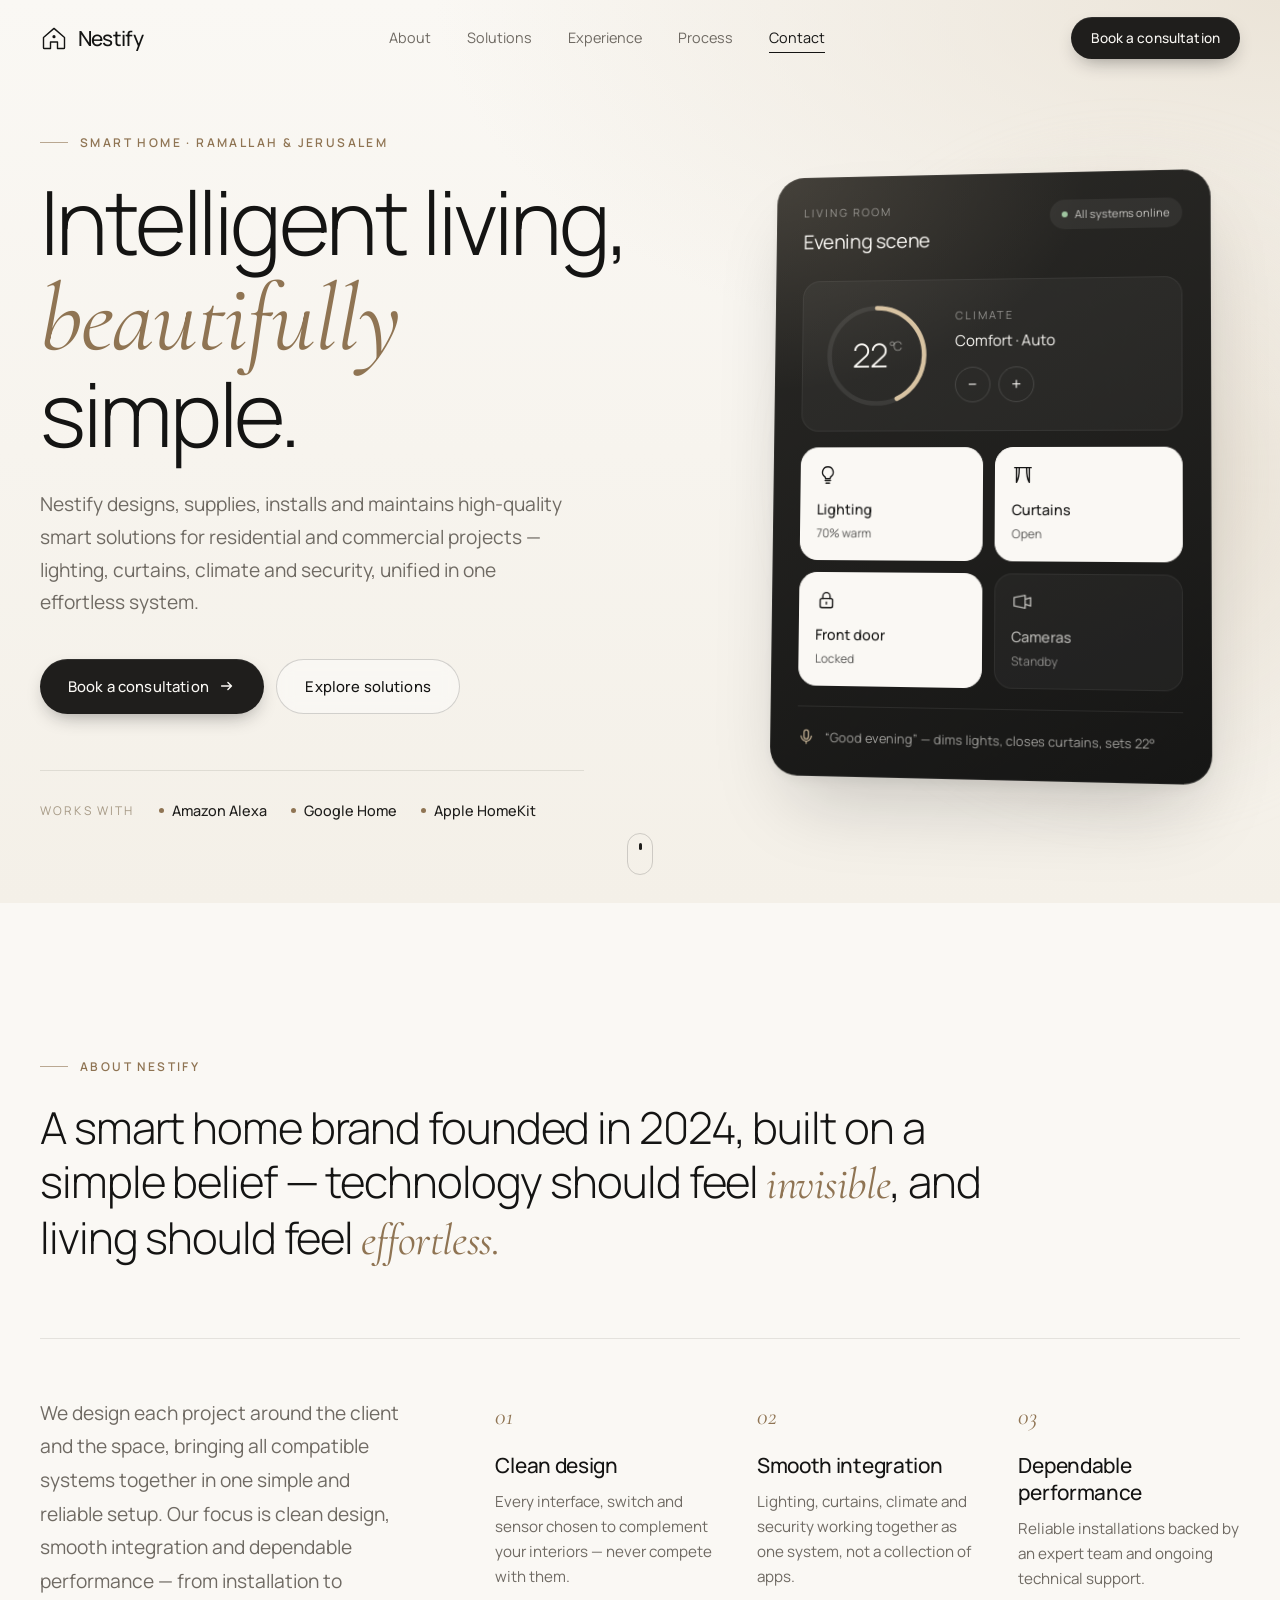
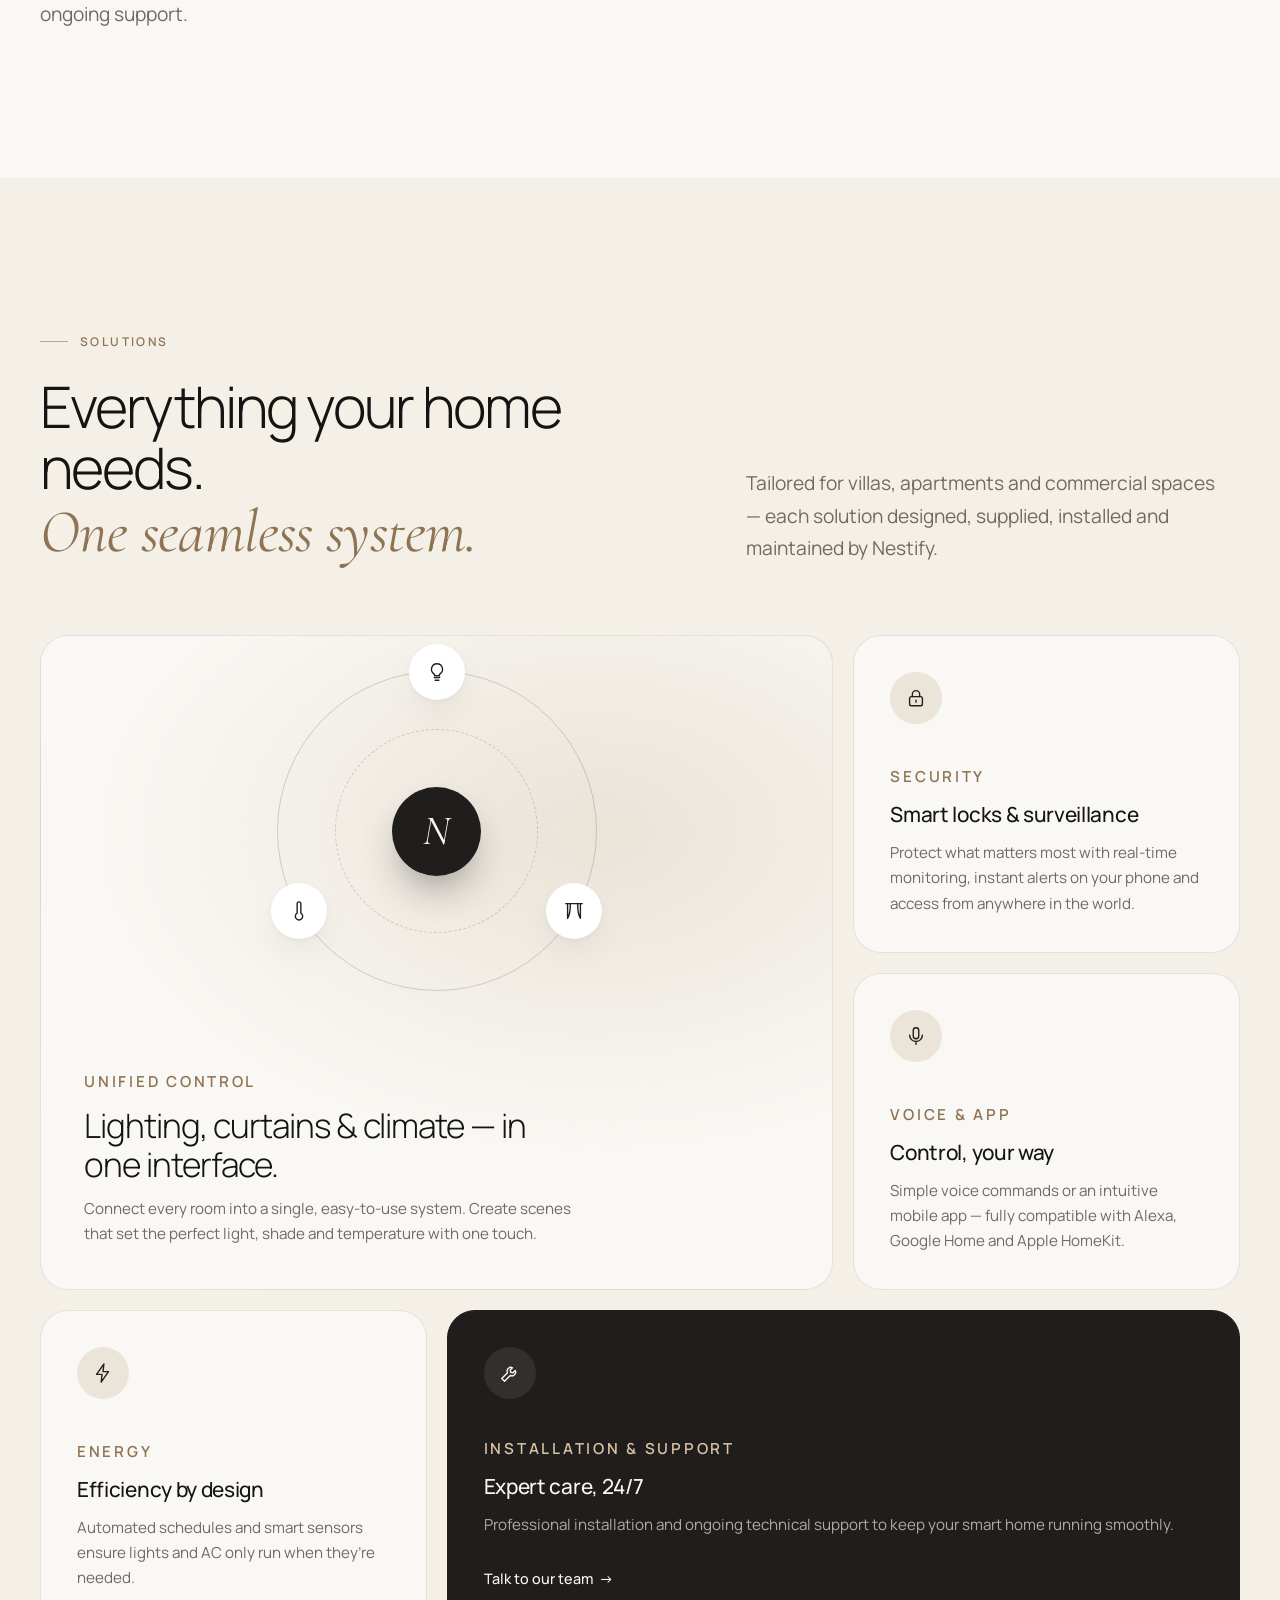
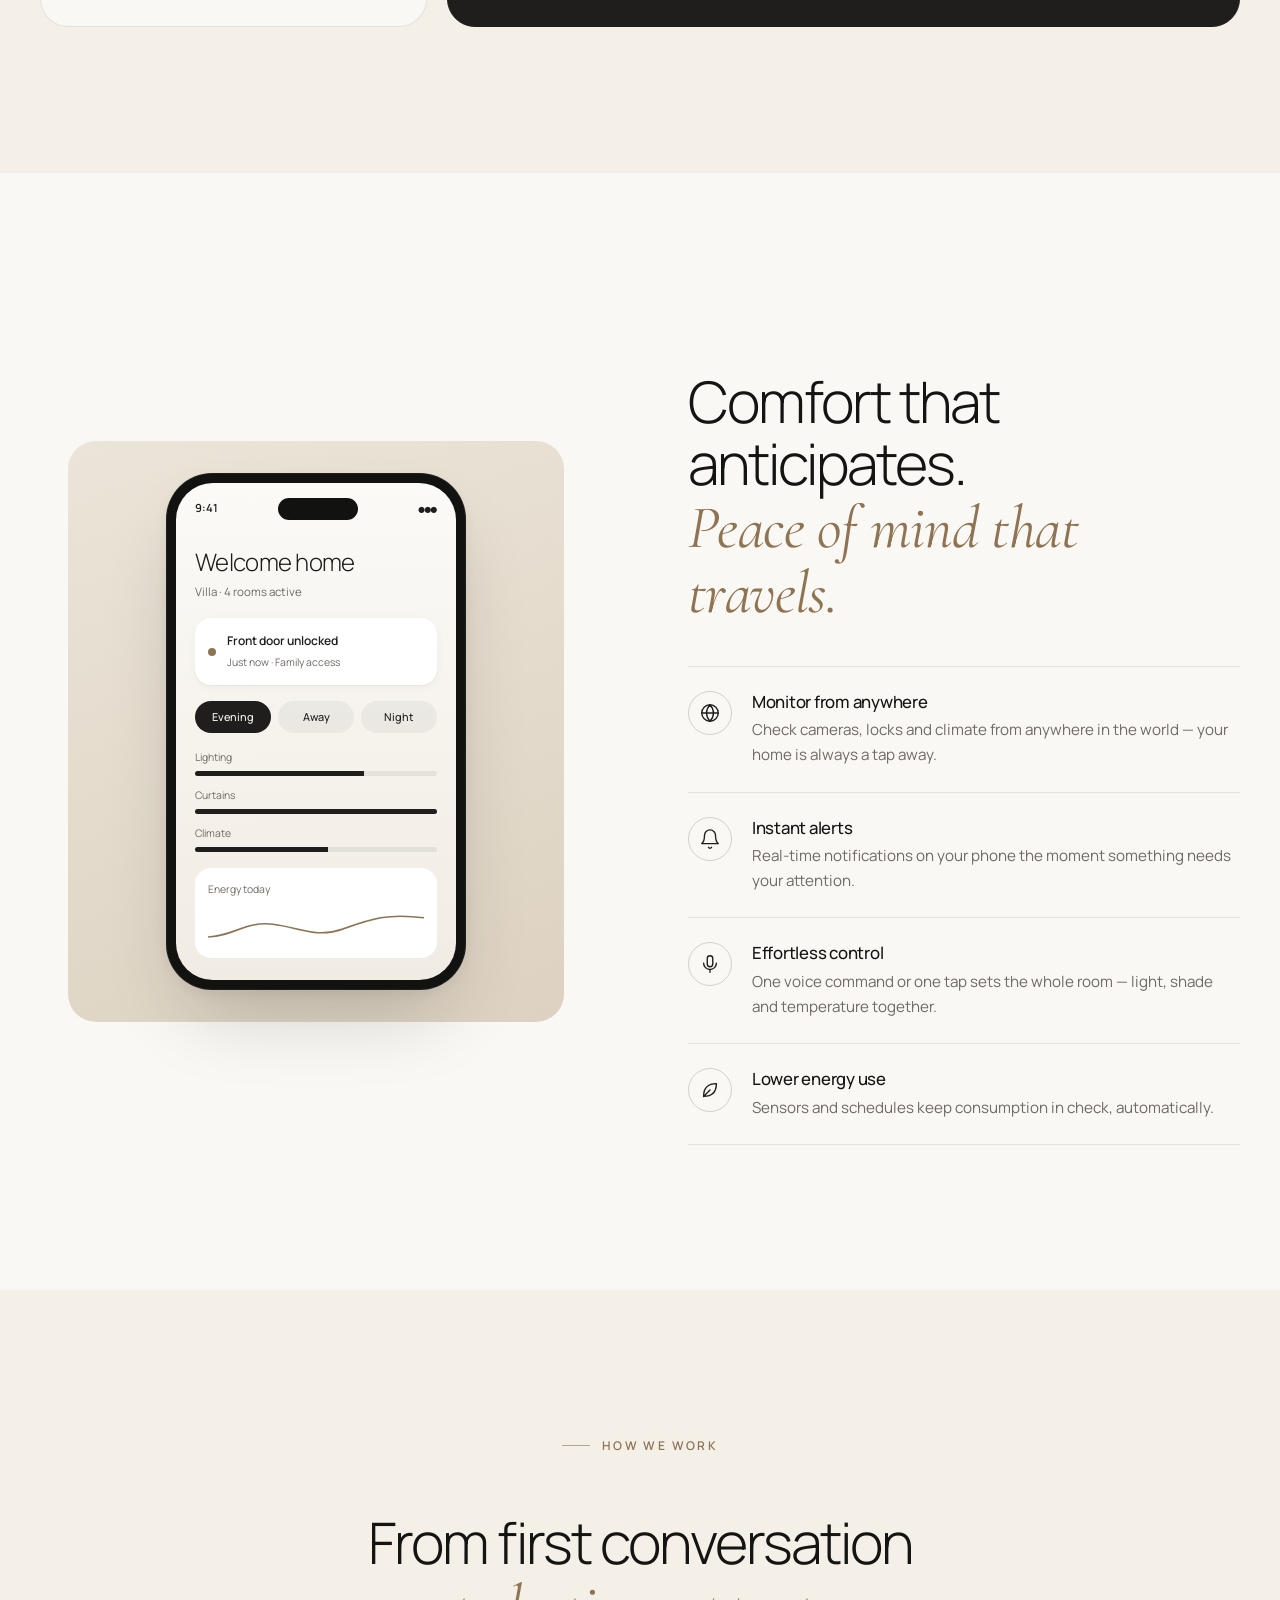
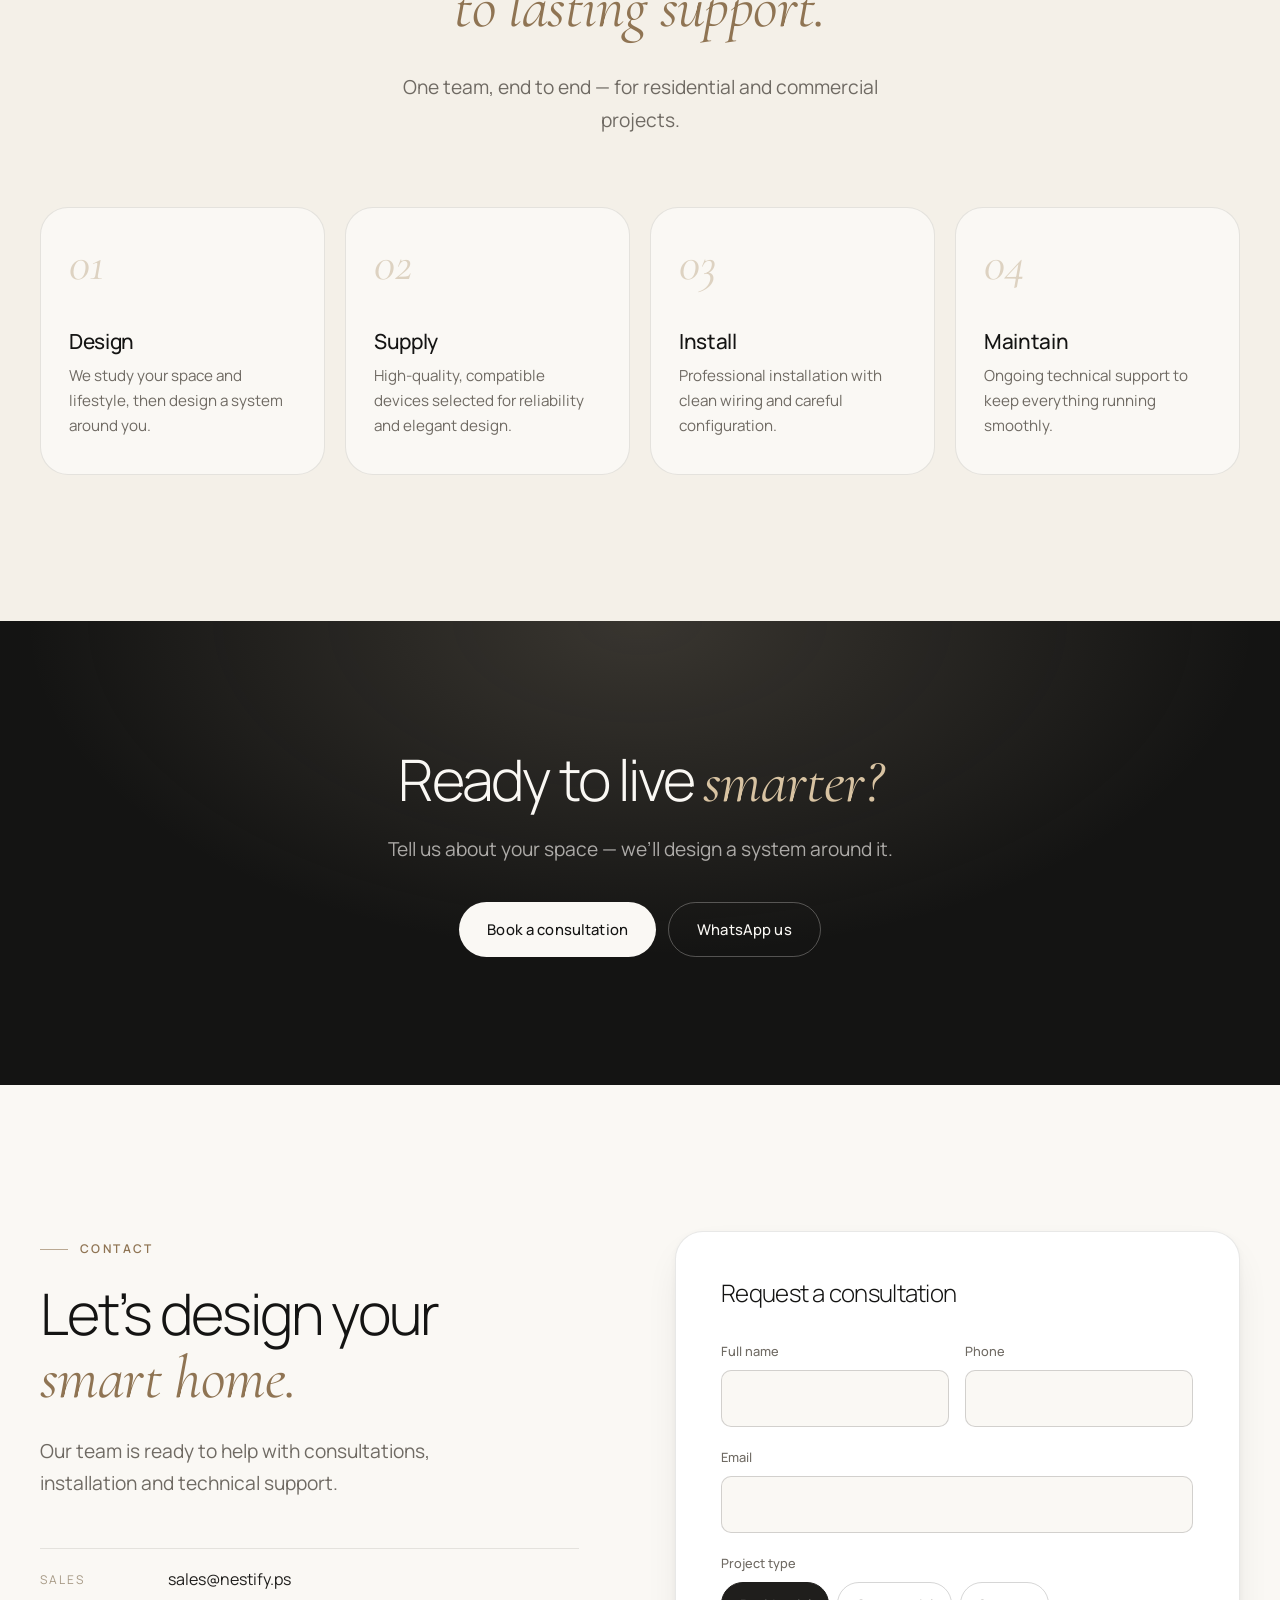
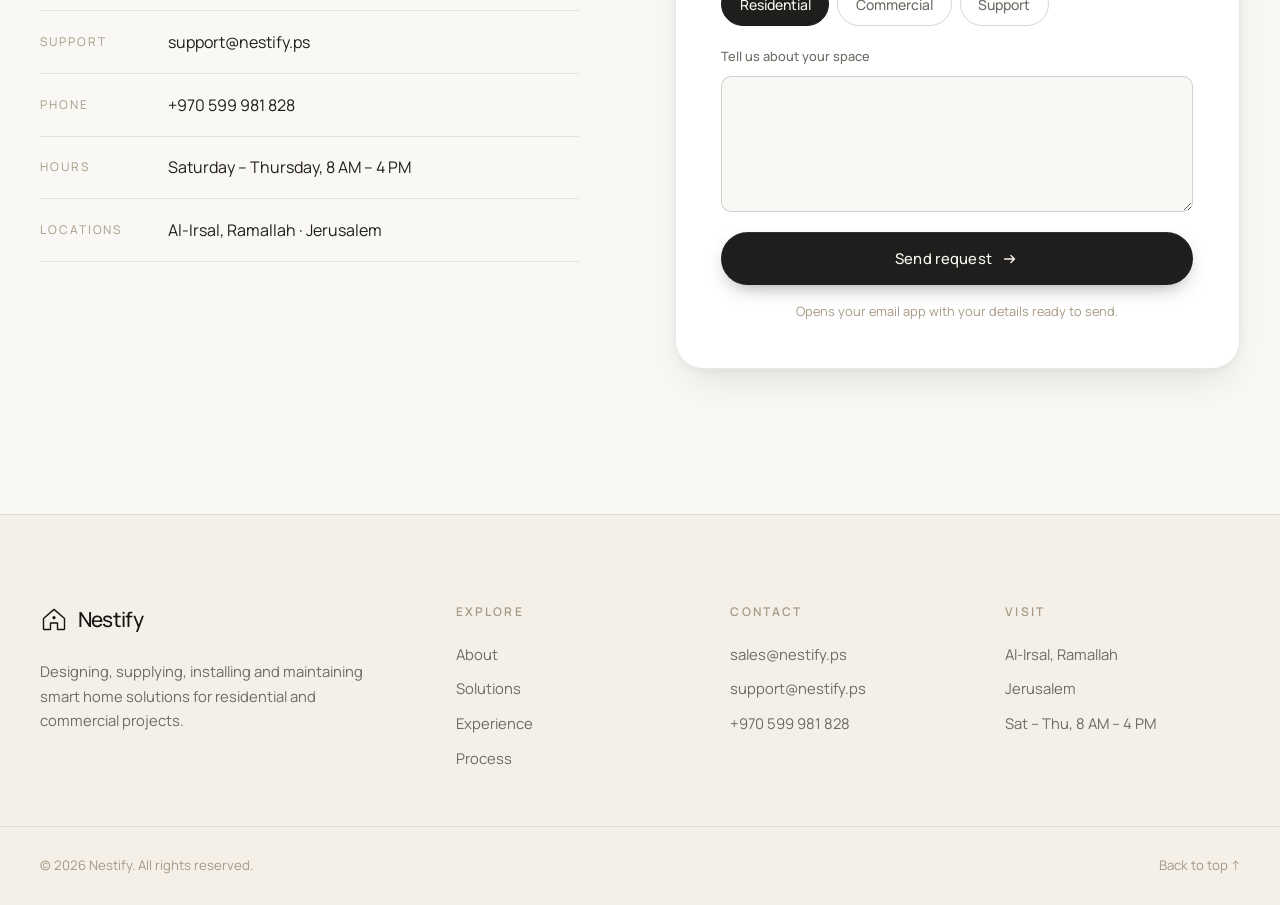
==== index.html @ 94a87b4c "Luxury redesign of the Nestify website Static, responsive rebuild with a warm-neutral design system," ====
<!doctype html>
<html lang="en" class="no-js">
<head>
  <meta charset="utf-8">
  <meta name="viewport" content="width=device-width, initial-scale=1">
  <title>Nestify — Smart Home Solutions | Ramallah &amp; Jerusalem</title>
  <meta name="description" content="Nestify designs, supplies, installs and maintains high-quality smart home solutions for residential and commercial projects — lighting, curtains, climate, security and energy, unified in one elegant system.">
  <meta name="theme-color" content="#faf8f4">
  <meta property="og:title" content="Nestify — Smart Home Solutions">
  <meta property="og:description" content="Lighting, curtains, climate, security and energy — unified in one elegant, reliable smart home system.">
  <meta property="og:type" content="website">
  <meta property="og:url" content="https://nestify.ps/">
  <link rel="icon" href="assets/favicon.svg" type="image/svg+xml">

  <link rel="preconnect" href="https://fonts.googleapis.com">
  <link rel="preconnect" href="https://fonts.gstatic.com" crossorigin>
  <link href="https://fonts.googleapis.com/css2?family=Cormorant+Garamond:ital,wght@0,400;0,500;1,400;1,500&family=Manrope:wght@300;400;500;600&display=swap" rel="stylesheet">
  <link rel="stylesheet" href="css/styles.css">
</head>
<body>
  <a class="skip-link" href="#main">Skip to content</a>

  <!-- ============ Header ============ -->
  <header class="site-header" data-header>
    <div class="container header-inner">
      <a class="brand" href="#top" aria-label="Nestify — home">
        <svg class="brand-mark" viewBox="0 0 32 32" aria-hidden="true"><path d="M4 15.5 16 5l12 10.5V27a1 1 0 0 1-1 1h-7v-7.5h-8V28H5a1 1 0 0 1-1-1V15.5Z" fill="none" stroke="currentColor" stroke-width="1.6" stroke-linejoin="round"/><circle cx="16" cy="14.5" r="1.8" fill="currentColor"/></svg>
        <span class="brand-name">Nestify</span>
      </a>

      <nav class="primary-nav" aria-label="Primary">
        <ul>
          <li><a href="#about">About</a></li>
          <li><a href="#solutions">Solutions</a></li>
          <li><a href="#experience">Experience</a></li>
          <li><a href="#process">Process</a></li>
          <li><a href="#contact">Contact</a></li>
        </ul>
      </nav>

      <div class="header-actions">
        <a class="btn btn-dark btn-sm header-cta" href="#contact">Book a consultation</a>
        <button class="menu-toggle" type="button" aria-expanded="false" aria-controls="mobile-menu" aria-label="Open menu" data-menu-toggle>
          <span></span><span></span>
        </button>
      </div>
    </div>

    <div class="mobile-menu" id="mobile-menu" data-mobile-menu hidden>
      <nav aria-label="Mobile">
        <ul>
          <li><a href="#about">About</a></li>
          <li><a href="#solutions">Solutions</a></li>
          <li><a href="#experience">Experience</a></li>
          <li><a href="#process">Process</a></li>
          <li><a href="#contact">Contact</a></li>
        </ul>
      </nav>
      <div class="mobile-menu-foot">
        <a class="btn btn-dark btn-block" href="#contact">Book a consultation</a>
        <a class="mobile-menu-phone" href="tel:+970599981828">+970 599 981 828</a>
      </div>
    </div>
  </header>

  <main id="main">
    <!-- ============ Hero ============ -->
    <section class="hero" id="top">
      <div class="hero-glow" aria-hidden="true"></div>
      <div class="container hero-grid">
        <div class="hero-copy">
          <p class="eyebrow reveal">Smart Home &middot; Ramallah &amp; Jerusalem</p>
          <h1 class="display reveal" style="--d:1">
            Intelligent living,<br>
            <em>beautifully</em> simple.
          </h1>
          <p class="lead reveal" style="--d:2">
            Nestify designs, supplies, installs and maintains high-quality smart solutions
            for residential and commercial projects &mdash; lighting, curtains, climate and
            security, unified in one effortless system.
          </p>
          <div class="hero-actions reveal" style="--d:3">
            <a class="btn btn-dark" href="#contact">
              Book a consultation
              <svg class="btn-arrow" viewBox="0 0 20 20" aria-hidden="true"><path d="M4 10h11m-4-4 4 4-4 4" fill="none" stroke="currentColor" stroke-width="1.5" stroke-linecap="round" stroke-linejoin="round"/></svg>
            </a>
            <a class="btn btn-ghost" href="#solutions">Explore solutions</a>
          </div>

          <div class="compat reveal" style="--d:4">
            <span class="compat-label">Works with</span>
            <ul class="compat-list">
              <li>Amazon Alexa</li>
              <li>Google Home</li>
              <li>Apple HomeKit</li>
            </ul>
          </div>
        </div>

        <!-- Interactive control panel illustration -->
        <div class="hero-visual reveal" style="--d:2">
          <div class="panel" aria-label="Example Nestify control panel">
            <div class="panel-head">
              <div>
                <p class="panel-kicker">Living Room</p>
                <p class="panel-title">Evening scene</p>
              </div>
              <span class="panel-status"><i></i>All systems online</span>
            </div>

            <div class="panel-climate">
              <div class="dial" data-dial style="--p:.55">
                <svg viewBox="0 0 120 120" aria-hidden="true">
                  <circle class="dial-track" cx="60" cy="60" r="52"/>
                  <circle class="dial-fill" cx="60" cy="60" r="52" pathLength="100"/>
                </svg>
                <div class="dial-value"><span data-temp>22</span><sup>&deg;C</sup></div>
              </div>
              <div class="dial-meta">
                <p class="panel-kicker">Climate</p>
                <p class="dial-mode">Comfort &middot; Auto</p>
                <div class="dial-controls">
                  <button type="button" class="icon-btn" data-temp-step="-1" aria-label="Lower temperature">&minus;</button>
                  <button type="button" class="icon-btn" data-temp-step="1" aria-label="Raise temperature">+</button>
                </div>
              </div>
            </div>

            <ul class="panel-tiles">
              <li>
                <button type="button" class="tile is-on" data-tile aria-pressed="true">
                  <svg viewBox="0 0 24 24" aria-hidden="true"><path d="M9 18h6M10 21h4M12 3a6 6 0 0 0-3.6 10.8c.6.5 1 1.2 1 2V16h5.2v-.2c0-.8.4-1.5 1-2A6 6 0 0 0 12 3Z"/></svg>
                  <span class="tile-name">Lighting</span>
                  <span class="tile-state" data-on="70% warm" data-off="Off">70% warm</span>
                </button>
              </li>
              <li>
                <button type="button" class="tile is-on" data-tile aria-pressed="true">
                  <svg viewBox="0 0 24 24" aria-hidden="true"><path d="M3 4h18M5 4v16M19 4v16M5 20c2-3 3-8 3-16M19 20c-2-3-3-8-3-16"/></svg>
                  <span class="tile-name">Curtains</span>
                  <span class="tile-state" data-on="Open" data-off="Closed">Open</span>
                </button>
              </li>
              <li>
                <button type="button" class="tile is-on" data-tile aria-pressed="true">
                  <svg viewBox="0 0 24 24" aria-hidden="true"><rect x="5" y="10.5" width="14" height="10" rx="2"/><path d="M8 10.5V8a4 4 0 0 1 8 0v2.5M12 14.5v2"/></svg>
                  <span class="tile-name">Front door</span>
                  <span class="tile-state" data-on="Locked" data-off="Unlocked">Locked</span>
                </button>
              </li>
              <li>
                <button type="button" class="tile" data-tile aria-pressed="false">
                  <svg viewBox="0 0 24 24" aria-hidden="true"><path d="M3 7.5 15 5v14L3 16.5v-9ZM15 9.5l6-2v9l-6-2"/></svg>
                  <span class="tile-name">Cameras</span>
                  <span class="tile-state" data-on="Recording" data-off="Standby">Standby</span>
                </button>
              </li>
            </ul>

            <p class="panel-foot">
              <svg viewBox="0 0 24 24" aria-hidden="true"><path d="M12 3a3 3 0 0 0-3 3v6a3 3 0 0 0 6 0V6a3 3 0 0 0-3-3ZM5 11a7 7 0 0 0 14 0M12 18v3"/></svg>
              <span>&ldquo;Good evening&rdquo; &mdash; dims lights, closes curtains, sets 22&deg;</span>
            </p>
          </div>
        </div>
      </div>

      <a class="scroll-cue" href="#about" aria-label="Scroll to learn more"><span></span></a>
    </section>

    <!-- ============ About / Difference ============ -->
    <section class="section about" id="about">
      <div class="container">
        <div class="about-head">
          <p class="eyebrow reveal">About Nestify</p>
          <h2 class="statement reveal" style="--d:1">
            A smart home brand founded in 2024, built on a simple belief &mdash;
            technology should feel <em>invisible</em>, and living should feel <em>effortless.</em>
          </h2>
        </div>

        <div class="about-body">
          <p class="about-text reveal">
            We design each project around the client and the space, bringing all compatible
            systems together in one simple and reliable setup. Our focus is clean design,
            smooth integration and dependable performance &mdash; from installation to
            ongoing support.
          </p>

          <ul class="pillars">
            <li class="pillar reveal" style="--d:1">
              <span class="pillar-num">01</span>
              <h3>Clean design</h3>
              <p>Every interface, switch and sensor chosen to complement your interiors &mdash; never compete with them.</p>
            </li>
            <li class="pillar reveal" style="--d:2">
              <span class="pillar-num">02</span>
              <h3>Smooth integration</h3>
              <p>Lighting, curtains, climate and security working together as one system, not a collection of apps.</p>
            </li>
            <li class="pillar reveal" style="--d:3">
              <span class="pillar-num">03</span>
              <h3>Dependable performance</h3>
              <p>Reliable installations backed by an expert team and ongoing technical support.</p>
            </li>
          </ul>
        </div>
      </div>
    </section>

    <!-- ============ Solutions ============ -->
    <section class="section solutions" id="solutions">
      <div class="container">
        <header class="section-head">
          <div>
            <p class="eyebrow reveal">Solutions</p>
            <h2 class="h2 reveal" style="--d:1">Everything your home needs.<br><em>One seamless system.</em></h2>
          </div>
          <p class="section-intro reveal" style="--d:2">
            Tailored for villas, apartments and commercial spaces &mdash; each solution
            designed, supplied, installed and maintained by Nestify.
          </p>
        </header>

        <div class="bento">
          <article class="card card-feature reveal">
            <div class="card-feature-art" aria-hidden="true">
              <div class="orbit">
                <span class="orbit-node n1"><svg viewBox="0 0 24 24"><path d="M9 18h6M10 21h4M12 3a6 6 0 0 0-3.6 10.8c.6.5 1 1.2 1 2V16h5.2v-.2c0-.8.4-1.5 1-2A6 6 0 0 0 12 3Z"/></svg></span>
                <span class="orbit-node n2"><svg viewBox="0 0 24 24"><path d="M3 4h18M5 4v16M19 4v16M5 20c2-3 3-8 3-16M19 20c-2-3-3-8-3-16"/></svg></span>
                <span class="orbit-node n3"><svg viewBox="0 0 24 24"><path d="M10 4a2 2 0 1 1 4 0v10.3a4 4 0 1 1-4 0V4Z"/></svg></span>
                <span class="orbit-core">N</span>
              </div>
            </div>
            <div class="card-body">
              <p class="card-kicker">Unified Control</p>
              <h3>Lighting, curtains &amp; climate &mdash; in one interface.</h3>
              <p>Connect every room into a single, easy-to-use system. Create scenes that set the perfect light, shade and temperature with one touch.</p>
            </div>
          </article>

          <article class="card reveal" style="--d:1">
            <span class="card-icon"><svg viewBox="0 0 24 24" aria-hidden="true"><rect x="5" y="10.5" width="14" height="10" rx="2"/><path d="M8 10.5V8a4 4 0 0 1 8 0v2.5M12 14.5v2"/></svg></span>
            <p class="card-kicker">Security</p>
            <h3>Smart locks &amp; surveillance</h3>
            <p>Protect what matters most with real-time monitoring, instant alerts on your phone and access from anywhere in the world.</p>
          </article>

          <article class="card reveal" style="--d:2">
            <span class="card-icon"><svg viewBox="0 0 24 24" aria-hidden="true"><path d="M12 3a3 3 0 0 0-3 3v6a3 3 0 0 0 6 0V6a3 3 0 0 0-3-3ZM5 11a7 7 0 0 0 14 0M12 18v3"/></svg></span>
            <p class="card-kicker">Voice &amp; App</p>
            <h3>Control, your way</h3>
            <p>Simple voice commands or an intuitive mobile app &mdash; fully compatible with Alexa, Google Home and Apple HomeKit.</p>
          </article>

          <article class="card reveal" style="--d:1">
            <span class="card-icon"><svg viewBox="0 0 24 24" aria-hidden="true"><path d="M13 2 5 13.5h6L10 22l8-11.5h-6L13 2Z"/></svg></span>
            <p class="card-kicker">Energy</p>
            <h3>Efficiency by design</h3>
            <p>Automated schedules and smart sensors ensure lights and AC only run when they&rsquo;re needed.</p>
          </article>

          <article class="card card-dark reveal" style="--d:2">
            <span class="card-icon"><svg viewBox="0 0 24 24" aria-hidden="true"><path d="M14.7 6.3a4 4 0 0 0-5.4 5.4L3 18l3 3 6.3-6.3a4 4 0 0 0 5.4-5.4l-2.5 2.5-2.4-.6-.6-2.4 2.5-2.5Z"/></svg></span>
            <p class="card-kicker">Installation &amp; Support</p>
            <h3>Expert care, 24/7</h3>
            <p>Professional installation and ongoing technical support to keep your smart home running smoothly.</p>
            <a class="text-link" href="#contact">Talk to our team <span aria-hidden="true">&rarr;</span></a>
          </article>
        </div>
      </div>
    </section>

    <!-- ============ Experience / Value ============ -->
    <section class="section experience" id="experience">
      <div class="container experience-grid">
        <div class="experience-visual reveal">
          <div class="phone" aria-hidden="true">
            <div class="phone-screen">
              <div class="phone-top"><span>9:41</span><span class="phone-notch"></span><span>&#9679;&#9679;&#9679;</span></div>
              <p class="phone-greet">Welcome home</p>
              <p class="phone-sub">Villa &middot; 4 rooms active</p>
              <div class="phone-alert">
                <span class="phone-alert-dot"></span>
                <div>
                  <strong>Front door unlocked</strong>
                  <small>Just now &middot; Family access</small>
                </div>
              </div>
              <div class="phone-scenes">
                <span class="is-active">Evening</span><span>Away</span><span>Night</span>
              </div>
              <div class="phone-bars">
                <div><small>Lighting</small><i style="--w:70%"></i></div>
                <div><small>Curtains</small><i style="--w:100%"></i></div>
                <div><small>Climate</small><i style="--w:55%"></i></div>
              </div>
              <div class="phone-energy">
                <small>Energy today</small>
                <svg viewBox="0 0 200 50" preserveAspectRatio="none"><path d="M0 40 C 25 38, 35 20, 60 24 S 100 42, 125 30 S 165 10, 200 16" fill="none" stroke="currentColor" stroke-width="2"/></svg>
              </div>
            </div>
          </div>
        </div>

        <div class="experience-copy">
          <p class="eyebrow reveal">The Nestify experience</p>
          <h2 class="h2 reveal" style="--d:1">Comfort that anticipates.<br><em>Peace of mind that travels.</em></h2>
          <ul class="benefits">
            <li class="benefit reveal" style="--d:1">
              <span class="benefit-icon"><svg viewBox="0 0 24 24" aria-hidden="true"><circle cx="12" cy="12" r="9"/><path d="M3 12h18M12 3c2.5 2.7 3.8 5.7 3.8 9s-1.3 6.3-3.8 9c-2.5-2.7-3.8-5.7-3.8-9S9.5 5.7 12 3Z"/></svg></span>
              <div>
                <h3>Monitor from anywhere</h3>
                <p>Check cameras, locks and climate from anywhere in the world &mdash; your home is always a tap away.</p>
              </div>
            </li>
            <li class="benefit reveal" style="--d:2">
              <span class="benefit-icon"><svg viewBox="0 0 24 24" aria-hidden="true"><path d="M6 8a6 6 0 1 1 12 0c0 7 3 9 3 9H3s3-2 3-9M10.3 21a1.9 1.9 0 0 0 3.4 0"/></svg></span>
              <div>
                <h3>Instant alerts</h3>
                <p>Real-time notifications on your phone the moment something needs your attention.</p>
              </div>
            </li>
            <li class="benefit reveal" style="--d:3">
              <span class="benefit-icon"><svg viewBox="0 0 24 24" aria-hidden="true"><path d="M12 3a3 3 0 0 0-3 3v6a3 3 0 0 0 6 0V6a3 3 0 0 0-3-3ZM5 11a7 7 0 0 0 14 0M12 18v3"/></svg></span>
              <div>
                <h3>Effortless control</h3>
                <p>One voice command or one tap sets the whole room &mdash; light, shade and temperature together.</p>
              </div>
            </li>
            <li class="benefit reveal" style="--d:4">
              <span class="benefit-icon"><svg viewBox="0 0 24 24" aria-hidden="true"><path d="M5 19c9 0 14-5 14-14-9 0-14 5-14 14Zm0 0 7-7"/></svg></span>
              <div>
                <h3>Lower energy use</h3>
                <p>Sensors and schedules keep consumption in check, automatically.</p>
              </div>
            </li>
          </ul>
        </div>
      </div>
    </section>

    <!-- ============ Process ============ -->
    <section class="section process" id="process">
      <div class="container">
        <header class="section-head section-head-center">
          <p class="eyebrow reveal">How we work</p>
          <h2 class="h2 reveal" style="--d:1">From first conversation<br><em>to lasting support.</em></h2>
          <p class="section-intro reveal" style="--d:2">One team, end to end &mdash; for residential and commercial projects.</p>
        </header>

        <ol class="steps">
          <li class="step reveal" style="--d:1">
            <span class="step-num">01</span>
            <h3>Design</h3>
            <p>We study your space and lifestyle, then design a system around you.</p>
          </li>
          <li class="step reveal" style="--d:2">
            <span class="step-num">02</span>
            <h3>Supply</h3>
            <p>High-quality, compatible devices selected for reliability and elegant design.</p>
          </li>
          <li class="step reveal" style="--d:3">
            <span class="step-num">03</span>
            <h3>Install</h3>
            <p>Professional installation with clean wiring and careful configuration.</p>
          </li>
          <li class="step reveal" style="--d:4">
            <span class="step-num">04</span>
            <h3>Maintain</h3>
            <p>Ongoing technical support to keep everything running smoothly.</p>
          </li>
        </ol>
      </div>
    </section>

    <!-- ============ CTA band ============ -->
    <section class="cta-band">
      <div class="container cta-inner reveal">
        <h2 class="h2">Ready to live <em>smarter?</em></h2>
        <p>Tell us about your space &mdash; we&rsquo;ll design a system around it.</p>
        <div class="cta-actions">
          <a class="btn btn-light" href="#contact">Book a consultation</a>
          <a class="btn btn-outline-light" href="https://wa.me/970599981828" target="_blank" rel="noopener">WhatsApp us</a>
        </div>
      </div>
    </section>

    <!-- ============ Contact ============ -->
    <section class="section contact" id="contact">
      <div class="container contact-grid">
        <div class="contact-info">
          <p class="eyebrow reveal">Contact</p>
          <h2 class="h2 reveal" style="--d:1">Let&rsquo;s design your<br><em>smart home.</em></h2>
          <p class="section-intro reveal" style="--d:2">Our team is ready to help with consultations, installation and technical support.</p>

          <dl class="contact-list">
            <div class="reveal" style="--d:1">
              <dt>Sales</dt>
              <dd><a href="mailto:sales@nestify.ps">sales@nestify.ps</a></dd>
            </div>
            <div class="reveal" style="--d:2">
              <dt>Support</dt>
              <dd><a href="mailto:support@nestify.ps">support@nestify.ps</a></dd>
            </div>
            <div class="reveal" style="--d:3">
              <dt>Phone</dt>
              <dd><a href="tel:+970599981828">+970 599 981 828</a></dd>
            </div>
            <div class="reveal" style="--d:4">
              <dt>Hours</dt>
              <dd>Saturday &ndash; Thursday, 8 AM &ndash; 4 PM</dd>
            </div>
            <div class="reveal" style="--d:5">
              <dt>Locations</dt>
              <dd>Al-Irsal, Ramallah &middot; Jerusalem</dd>
            </div>
          </dl>
        </div>

        <form class="contact-form reveal" style="--d:2" data-contact-form novalidate>
          <h3 class="form-title">Request a consultation</h3>
          <div class="field-row">
            <div class="field">
              <label for="f-name">Full name</label>
              <input id="f-name" name="name" type="text" autocomplete="name" required>
            </div>
            <div class="field">
              <label for="f-phone">Phone</label>
              <input id="f-phone" name="phone" type="tel" autocomplete="tel" inputmode="tel">
            </div>
          </div>
          <div class="field">
            <label for="f-email">Email</label>
            <input id="f-email" name="email" type="email" autocomplete="email" required>
          </div>
          <fieldset class="field">
            <legend>Project type</legend>
            <div class="chips">
              <label class="chip"><input type="radio" name="type" value="Residential" checked><span>Residential</span></label>
              <label class="chip"><input type="radio" name="type" value="Commercial"><span>Commercial</span></label>
              <label class="chip"><input type="radio" name="type" value="Support"><span>Support</span></label>
            </div>
          </fieldset>
          <div class="field">
            <label for="f-message">Tell us about your space</label>
            <textarea id="f-message" name="message" rows="4"></textarea>
          </div>
          <button class="btn btn-dark btn-block" type="submit">
            Send request
            <svg class="btn-arrow" viewBox="0 0 20 20" aria-hidden="true"><path d="M4 10h11m-4-4 4 4-4 4" fill="none" stroke="currentColor" stroke-width="1.5" stroke-linecap="round" stroke-linejoin="round"/></svg>
          </button>
          <p class="form-note" data-form-note role="status" aria-live="polite">Opens your email app with your details ready to send.</p>
        </form>
      </div>
    </section>
  </main>

  <!-- ============ Footer ============ -->
  <footer class="site-footer">
    <div class="container footer-grid">
      <div class="footer-brand">
        <a class="brand" href="#top" aria-label="Nestify — back to top">
          <svg class="brand-mark" viewBox="0 0 32 32" aria-hidden="true"><path d="M4 15.5 16 5l12 10.5V27a1 1 0 0 1-1 1h-7v-7.5h-8V28H5a1 1 0 0 1-1-1V15.5Z" fill="none" stroke="currentColor" stroke-width="1.6" stroke-linejoin="round"/><circle cx="16" cy="14.5" r="1.8" fill="currentColor"/></svg>
          <span class="brand-name">Nestify</span>
        </a>
        <p>Designing, supplying, installing and maintaining smart home solutions for residential and commercial projects.</p>
      </div>

      <div class="footer-col">
        <h4>Explore</h4>
        <ul>
          <li><a href="#about">About</a></li>
          <li><a href="#solutions">Solutions</a></li>
          <li><a href="#experience">Experience</a></li>
          <li><a href="#process">Process</a></li>
        </ul>
      </div>

      <div class="footer-col">
        <h4>Contact</h4>
        <ul>
          <li><a href="mailto:sales@nestify.ps">sales@nestify.ps</a></li>
          <li><a href="mailto:support@nestify.ps">support@nestify.ps</a></li>
          <li><a href="tel:+970599981828">+970 599 981 828</a></li>
        </ul>
      </div>

      <div class="footer-col">
        <h4>Visit</h4>
        <ul>
          <li>Al-Irsal, Ramallah</li>
          <li>Jerusalem</li>
          <li>Sat &ndash; Thu, 8 AM &ndash; 4 PM</li>
        </ul>
      </div>
    </div>

    <div class="container footer-bottom">
      <p>&copy; <span data-year>2026</span> Nestify. All rights reserved.</p>
      <a class="to-top" href="#top">Back to top <span aria-hidden="true">&uarr;</span></a>
    </div>
  </footer>

  <script src="js/main.js" defer></script>
</body>
</html>
---- css/styles.css ----
/* ==========================================================================
   Nestify — design system & styles
   1. Tokens   2. Base   3. Layout & type   4. Components
   5. Sections 6. Motion 7. Responsive
   ========================================================================== */

/* 1. Tokens --------------------------------------------------------------- */
:root {
  /* Palette — warm neutrals with a quiet bronze accent */
  --ivory: #faf8f4;
  --cream: #f4f0e8;
  --sand: #ebe4d8;
  --beige: #ddd2c1;
  --taupe: #a69985;
  --bronze: #8f7453;
  --stone: #6f6a63;
  --charcoal: #1f1e1c;
  --ink: #141413;
  --white: #ffffff;

  --text: var(--charcoal);
  --text-soft: var(--stone);
  --line: rgba(31, 30, 28, 0.1);
  --line-strong: rgba(31, 30, 28, 0.18);

  /* Type */
  --font-sans: "Manrope", system-ui, -apple-system, "Segoe UI", Roboto, sans-serif;
  --font-serif: "Cormorant Garamond", "Times New Roman", serif;

  --fs-eyebrow: 0.75rem;
  --fs-body: 1rem;
  --fs-lead: clamp(1.05rem, 0.98rem + 0.35vw, 1.2rem);
  --fs-h3: clamp(1.15rem, 1.08rem + 0.3vw, 1.3rem);
  --fs-h2: clamp(2.1rem, 1.5rem + 2.6vw, 3.6rem);
  --fs-display: clamp(2.8rem, 1.7rem + 4.8vw, 5.6rem);
  --fs-statement: clamp(1.6rem, 1.15rem + 2vw, 2.75rem);

  /* Space */
  --gutter: clamp(1rem, 0.5rem + 2.5vw, 2.5rem);
  --section-y: clamp(5rem, 3.5rem + 7vw, 10rem);
  --container: 1240px;

  /* Shape & depth */
  --r-sm: 10px;
  --r-md: 18px;
  --r-lg: 28px;
  --r-pill: 999px;
  --shadow-sm: 0 1px 2px rgba(20, 20, 19, 0.04), 0 2px 8px rgba(20, 20, 19, 0.04);
  --shadow-md: 0 2px 6px rgba(20, 20, 19, 0.04), 0 18px 40px -12px rgba(20, 20, 19, 0.12);
  --shadow-lg: 0 4px 12px rgba(20, 20, 19, 0.05), 0 40px 80px -24px rgba(20, 20, 19, 0.22);

  /* Motion */
  --ease: cubic-bezier(0.22, 1, 0.36, 1);
  --ease-soft: cubic-bezier(0.4, 0, 0.2, 1);
  --t-fast: 0.25s;
  --t-med: 0.5s;
  --t-slow: 1s;

  --header-h: 76px;
}

/* 2. Base ----------------------------------------------------------------- */
*,
*::before,
*::after { box-sizing: border-box; }

html {
  scroll-behavior: smooth;
  scroll-padding-top: calc(var(--header-h) + 12px);
  -webkit-text-size-adjust: 100%;
  text-size-adjust: 100%;
}

body {
  margin: 0;
  font-family: var(--font-sans);
  font-size: var(--fs-body);
  line-height: 1.65;
  font-weight: 400;
  color: var(--text);
  background: var(--ivory);
  -webkit-font-smoothing: antialiased;
  -moz-osx-font-smoothing: grayscale;
  text-rendering: optimizeLegibility;
  overflow-x: clip;
}

body.menu-open { overflow: hidden; }

img, svg { display: block; max-width: 100%; }
h1, h2, h3, h4, p, ul, ol, dl, dd, figure { margin: 0; }
ul, ol { padding: 0; list-style: none; }
a { color: inherit; text-decoration: none; }
button, input, textarea { font: inherit; color: inherit; }
button { cursor: pointer; background: none; border: 0; padding: 0; }

::selection { background: var(--charcoal); color: var(--ivory); }

:focus-visible {
  outline: 2px solid var(--bronze);
  outline-offset: 3px;
  border-radius: 4px;
}

.skip-link {
  position: absolute;
  top: -100px;
  left: 16px;
  z-index: 200;
  padding: 0.75rem 1.25rem;
  background: var(--charcoal);
  color: var(--ivory);
  border-radius: var(--r-pill);
  transition: top var(--t-fast) var(--ease);
}
.skip-link:focus { top: 12px; }

/* 3. Layout & type -------------------------------------------------------- */
.container {
  width: 100%;
  max-width: calc(var(--container) + var(--gutter) * 2);
  margin-inline: auto;
  padding-inline: var(--gutter);
}

.section { padding-block: var(--section-y); position: relative; }

.eyebrow {
  display: inline-flex;
  align-items: center;
  gap: 0.75rem;
  font-size: var(--fs-eyebrow);
  font-weight: 600;
  letter-spacing: 0.2em;
  text-transform: uppercase;
  color: var(--bronze);
  margin-bottom: 1.5rem;
}
.eyebrow::before {
  content: "";
  width: 28px;
  height: 1px;
  background: currentColor;
  opacity: 0.6;
}

.display,
.h2,
.statement {
  font-weight: 300;
  letter-spacing: -0.035em;
  line-height: 1.04;
  color: var(--ink);
}
.display { font-size: var(--fs-display); }
.h2 { font-size: var(--fs-h2); line-height: 1.08; }
.statement { font-size: var(--fs-statement); line-height: 1.22; letter-spacing: -0.025em; }

.display em,
.h2 em,
.statement em {
  font-family: var(--font-serif);
  font-style: italic;
  font-weight: 400;
  letter-spacing: -0.01em;
  color: var(--bronze);
}
.display em { font-size: 1.08em; }
.h2 em { font-size: 1.06em; }

.lead {
  font-size: var(--fs-lead);
  line-height: 1.7;
  color: var(--text-soft);
  max-width: 34rem;
}

h3 {
  font-size: var(--fs-h3);
  font-weight: 500;
  letter-spacing: -0.015em;
  line-height: 1.3;
  color: var(--ink);
}

.section-head {
  display: grid;
  grid-template-columns: 1.3fr 1fr;
  align-items: end;
  gap: 2rem 4rem;
  margin-bottom: clamp(3rem, 2rem + 3vw, 5rem);
}
.section-head-center {
  grid-template-columns: 1fr;
  justify-items: center;
  text-align: center;
}
.section-head-center .section-intro { margin-inline: auto; }

.section-intro {
  color: var(--text-soft);
  font-size: var(--fs-lead);
  line-height: 1.7;
  max-width: 30rem;
}

/* 4. Components ----------------------------------------------------------- */

/* Buttons */
.btn {
  --btn-bg: transparent;
  --btn-fg: var(--ink);
  position: relative;
  display: inline-flex;
  align-items: center;
  justify-content: center;
  gap: 0.6rem;
  min-height: 52px;
  padding: 0.9rem 1.75rem;
  border-radius: var(--r-pill);
  background: var(--btn-bg);
  color: var(--btn-fg);
  font-size: 0.925rem;
  font-weight: 500;
  letter-spacing: 0.01em;
  white-space: nowrap;
  isolation: isolate;
  overflow: hidden;
  transition:
    transform var(--t-fast) var(--ease),
    box-shadow var(--t-med) var(--ease),
    background-color var(--t-med) var(--ease),
    color var(--t-med) var(--ease),
    border-color var(--t-med) var(--ease);
}
.btn:active { transform: scale(0.98); }
.btn-sm { min-height: 42px; padding: 0.6rem 1.25rem; font-size: 0.85rem; }
.btn-block { width: 100%; }

.btn-arrow {
  width: 18px;
  height: 18px;
  transition: transform var(--t-med) var(--ease);
}
.btn:hover .btn-arrow { transform: translateX(4px); }

/* Soft sheen that sweeps on hover */
.btn-dark::after,
.btn-light::after {
  content: "";
  position: absolute;
  inset: 0;
  z-index: -1;
  background: linear-gradient(110deg, transparent 30%, rgba(255, 255, 255, 0.14) 50%, transparent 70%);
  transform: translateX(-100%);
  transition: transform 0.9s var(--ease);
}
.btn-dark:hover::after,
.btn-light:hover::after { transform: translateX(100%); }

.btn-dark {
  --btn-bg: var(--charcoal);
  --btn-fg: var(--ivory);
  box-shadow: 0 1px 0 rgba(255, 255, 255, 0.08) inset, 0 8px 20px -8px rgba(20, 20, 19, 0.45);
}
.btn-dark:hover {
  --btn-bg: var(--ink);
  box-shadow: 0 1px 0 rgba(255, 255, 255, 0.08) inset, 0 14px 30px -10px rgba(20, 20, 19, 0.5);
}

.btn-ghost {
  border: 1px solid var(--line-strong);
  background: rgba(255, 255, 255, 0.4);
  backdrop-filter: blur(8px);
  -webkit-backdrop-filter: blur(8px);
}
.btn-ghost:hover { border-color: var(--charcoal); background: var(--white); }

.btn-light { --btn-bg: var(--ivory); --btn-fg: var(--ink); }
.btn-light:hover { --btn-bg: var(--white); box-shadow: 0 14px 30px -12px rgba(0, 0, 0, 0.5); }

.btn-outline-light {
  --btn-fg: var(--ivory);
  border: 1px solid rgba(250, 248, 244, 0.28);
}
.btn-outline-light:hover { border-color: var(--ivory); background: rgba(250, 248, 244, 0.06); }

.text-link {
  display: inline-flex;
  align-items: center;
  gap: 0.4rem;
  margin-top: auto;
  padding-top: 1.5rem;
  font-size: 0.9rem;
  font-weight: 500;
}
.text-link span { transition: transform var(--t-med) var(--ease); }
.text-link:hover span { transform: translateX(4px); }

/* Brand */
.brand {
  display: inline-flex;
  align-items: center;
  gap: 0.6rem;
  color: var(--ink);
}
.brand-mark { width: 28px; height: 28px; }
.brand-name {
  font-size: 1.3rem;
  font-weight: 500;
  letter-spacing: -0.03em;
}

/* 5. Sections ------------------------------------------------------------- */

/* Header */
.site-header {
  position: fixed;
  inset: 0 0 auto;
  z-index: 100;
  transition: background-color var(--t-med) var(--ease), box-shadow var(--t-med) var(--ease), transform var(--t-med) var(--ease);
}
.site-header.is-scrolled {
  background: rgba(250, 248, 244, 0.78);
  backdrop-filter: saturate(160%) blur(18px);
  -webkit-backdrop-filter: saturate(160%) blur(18px);
  box-shadow: 0 1px 0 var(--line);
}
.site-header.is-hidden { transform: translateY(-100%); }

.header-inner {
  display: flex;
  align-items: center;
  justify-content: space-between;
  height: var(--header-h);
  gap: 1.5rem;
}

.primary-nav ul { display: flex; gap: 0.25rem; }
.primary-nav a {
  position: relative;
  display: block;
  padding: 0.5rem 1rem;
  font-size: 0.9rem;
  color: var(--text-soft);
  transition: color var(--t-fast) var(--ease);
}
.primary-nav a::after {
  content: "";
  position: absolute;
  left: 1rem;
  right: 1rem;
  bottom: 0.3rem;
  height: 1px;
  background: currentColor;
  transform: scaleX(0);
  transform-origin: right;
  transition: transform var(--t-med) var(--ease);
}
.primary-nav a:hover,
.primary-nav a.is-active { color: var(--ink); }
.primary-nav a:hover::after,
.primary-nav a.is-active::after { transform: scaleX(1); transform-origin: left; }

.header-actions { display: flex; align-items: center; gap: 0.75rem; }

.menu-toggle {
  display: none;
  position: relative;
  width: 44px;
  height: 44px;
  border-radius: 50%;
  border: 1px solid var(--line-strong);
}
.menu-toggle span {
  position: absolute;
  left: 13px;
  right: 13px;
  height: 1.5px;
  background: var(--ink);
  border-radius: 2px;
  transition: transform var(--t-med) var(--ease), top var(--t-med) var(--ease);
}
.menu-toggle span:first-child { top: 17px; }
.menu-toggle span:last-child { top: 25px; }
.menu-toggle[aria-expanded="true"] span:first-child { top: 21px; transform: rotate(45deg); }
.menu-toggle[aria-expanded="true"] span:last-child { top: 21px; transform: rotate(-45deg); }

.mobile-menu {
  position: fixed;
  inset: var(--header-h) 0 0;
  display: flex;
  flex-direction: column;
  justify-content: space-between;
  padding: 2rem var(--gutter) calc(2rem + env(safe-area-inset-bottom));
  background: var(--ivory);
  overflow-y: auto;
  opacity: 0;
  transform: translateY(-8px);
  transition: opacity var(--t-med) var(--ease), transform var(--t-med) var(--ease);
}
.mobile-menu[hidden] { display: none; }
.mobile-menu.is-open { opacity: 1; transform: none; }
.mobile-menu li { border-bottom: 1px solid var(--line); }
.mobile-menu nav a {
  display: block;
  padding: 1.1rem 0;
  font-size: 1.75rem;
  font-weight: 300;
  letter-spacing: -0.03em;
}
.mobile-menu-foot { display: grid; gap: 1rem; padding-top: 2rem; text-align: center; }
.mobile-menu-phone { color: var(--text-soft); font-size: 0.95rem; }

/* Hero */
.hero {
  position: relative;
  min-height: 100vh;
  min-height: 100svh;
  display: flex;
  align-items: center;
  padding-block: calc(var(--header-h) + 3rem) 5rem;
  background:
    radial-gradient(120% 80% at 100% 0%, var(--sand) 0%, transparent 55%),
    linear-gradient(180deg, var(--ivory) 0%, var(--cream) 100%);
  overflow: hidden;
}
.hero-glow {
  position: absolute;
  width: 60vmax;
  height: 60vmax;
  right: -18vmax;
  top: 10%;
  border-radius: 50%;
  background: radial-gradient(circle, rgba(221, 210, 193, 0.7), transparent 65%);
  filter: blur(20px);
  pointer-events: none;
}

.hero-grid {
  position: relative;
  display: grid;
  grid-template-columns: 1.1fr 0.9fr;
  align-items: center;
  gap: clamp(3rem, 2rem + 4vw, 6rem);
}
.hero-copy { min-width: 0; }
.hero-copy .display { margin-bottom: 1.75rem; }

.hero-actions {
  display: flex;
  flex-wrap: wrap;
  gap: 0.75rem;
  margin-top: 2.5rem;
}

.compat {
  display: flex;
  flex-wrap: wrap;
  align-items: center;
  gap: 0.75rem 1.5rem;
  margin-top: 3.5rem;
  padding-top: 1.75rem;
  border-top: 1px solid var(--line);
  max-width: 34rem;
}
.compat-label {
  font-size: var(--fs-eyebrow);
  letter-spacing: 0.18em;
  text-transform: uppercase;
  color: var(--taupe);
}
.compat-list { display: flex; flex-wrap: wrap; gap: 0.5rem 1.5rem; }
.compat-list li {
  font-size: 0.9rem;
  font-weight: 500;
  color: var(--charcoal);
  display: inline-flex;
  align-items: center;
  gap: 0.5rem;
}
.compat-list li::before {
  content: "";
  width: 5px;
  height: 5px;
  border-radius: 50%;
  background: var(--bronze);
}

/* Hero control panel */
.hero-visual { min-width: 0; display: flex; justify-content: center; }

.panel {
  width: 100%;
  max-width: 440px;
  padding: 1.75rem;
  border-radius: var(--r-lg);
  color: var(--ivory);
  background:
    radial-gradient(120% 60% at 0% 0%, rgba(166, 153, 133, 0.22), transparent 60%),
    linear-gradient(160deg, #2a2926 0%, #161615 100%);
  box-shadow: var(--shadow-lg), 0 0 0 1px rgba(255, 255, 255, 0.05) inset;
  transform: perspective(1400px) rotateY(-6deg) rotateX(3deg);
  transition: transform 1.2s var(--ease);
  animation: float 9s ease-in-out infinite;
}
.panel:hover { transform: perspective(1400px) rotateY(0) rotateX(0); }

.panel-head {
  display: flex;
  justify-content: space-between;
  align-items: flex-start;
  gap: 1rem;
  margin-bottom: 1.5rem;
}
.panel-kicker {
  font-size: 0.7rem;
  letter-spacing: 0.18em;
  text-transform: uppercase;
  color: rgba(250, 248, 244, 0.5);
}
.panel-title { font-size: 1.25rem; font-weight: 400; letter-spacing: -0.02em; margin-top: 0.2rem; }
.panel-status {
  display: inline-flex;
  align-items: center;
  gap: 0.45rem;
  padding: 0.35rem 0.75rem;
  border-radius: var(--r-pill);
  background: rgba(255, 255, 255, 0.06);
  font-size: 0.7rem;
  color: rgba(250, 248, 244, 0.75);
  white-space: nowrap;
}
.panel-status i {
  width: 6px;
  height: 6px;
  border-radius: 50%;
  background: #9fc5a0;
  box-shadow: 0 0 0 0 rgba(159, 197, 160, 0.6);
  animation: pulse 2.4s ease-out infinite;
}

.panel-climate {
  display: flex;
  align-items: center;
  gap: 1.5rem;
  padding: 1.25rem;
  margin-bottom: 1rem;
  border-radius: var(--r-md);
  background: rgba(255, 255, 255, 0.04);
  border: 1px solid rgba(255, 255, 255, 0.06);
}
.dial { position: relative; width: 112px; height: 112px; flex: none; }
.dial svg { width: 100%; height: 100%; transform: rotate(-90deg); }
.dial circle { fill: none; stroke-width: 5; }
.dial-track { stroke: rgba(255, 255, 255, 0.08); }
.dial-fill {
  stroke: #d8c3a2;
  stroke-linecap: round;
  stroke-dasharray: calc(var(--p) * 100) 100;
  transition: stroke-dasharray var(--t-slow) var(--ease);
}
.dial-value {
  position: absolute;
  inset: 0;
  display: grid;
  place-content: center;
  font-size: 2.1rem;
  font-weight: 300;
  letter-spacing: -0.04em;
  grid-auto-flow: column;
  align-items: start;
}
.dial-value sup { font-size: 0.8rem; margin-top: 0.5rem; margin-left: 2px; color: rgba(250, 248, 244, 0.6); }
.dial-meta { min-width: 0; }
.dial-mode { font-size: 0.95rem; margin: 0.2rem 0 0.9rem; }
.dial-controls { display: flex; gap: 0.5rem; }
.icon-btn {
  width: 36px;
  height: 36px;
  border-radius: 50%;
  border: 1px solid rgba(255, 255, 255, 0.14);
  color: var(--ivory);
  font-size: 1.1rem;
  line-height: 1;
  transition: background-color var(--t-fast) var(--ease), border-color var(--t-fast) var(--ease);
}
.icon-btn:hover { background: rgba(255, 255, 255, 0.08); border-color: rgba(255, 255, 255, 0.3); }

.panel-tiles { display: grid; grid-template-columns: 1fr 1fr; gap: 0.75rem; }
.tile {
  width: 100%;
  display: grid;
  gap: 0.15rem;
  padding: 1rem;
  text-align: left;
  border-radius: var(--r-md);
  background: rgba(255, 255, 255, 0.04);
  border: 1px solid rgba(255, 255, 255, 0.06);
  color: rgba(250, 248, 244, 0.7);
  transition: background-color var(--t-med) var(--ease), color var(--t-med) var(--ease), transform var(--t-fast) var(--ease), border-color var(--t-med) var(--ease);
}
.tile:hover { border-color: rgba(255, 255, 255, 0.16); }
.tile:active { transform: scale(0.97); }
.tile svg {
  width: 22px;
  height: 22px;
  margin-bottom: 0.6rem;
  fill: none;
  stroke: currentColor;
  stroke-width: 1.5;
  stroke-linecap: round;
  stroke-linejoin: round;
}
.tile-name { font-size: 0.9rem; font-weight: 500; }
.tile-state { font-size: 0.75rem; opacity: 0.7; }
.tile.is-on { background: var(--ivory); color: var(--ink); border-color: var(--ivory); }

.panel-foot {
  display: flex;
  align-items: center;
  gap: 0.6rem;
  margin-top: 1.25rem;
  padding-top: 1.25rem;
  border-top: 1px solid rgba(255, 255, 255, 0.08);
  font-size: 0.8rem;
  color: rgba(250, 248, 244, 0.6);
}
.panel-foot svg { width: 18px; height: 18px; flex: none; fill: none; stroke: #d8c3a2; stroke-width: 1.5; stroke-linecap: round; }

.scroll-cue {
  position: absolute;
  left: 50%;
  bottom: 1.75rem;
  width: 26px;
  height: 42px;
  margin-left: -13px;
  border: 1px solid var(--line-strong);
  border-radius: 20px;
}
.scroll-cue span {
  position: absolute;
  left: 50%;
  top: 9px;
  width: 3px;
  height: 7px;
  margin-left: -1.5px;
  border-radius: 2px;
  background: var(--charcoal);
  animation: scroll-cue 2.2s var(--ease) infinite;
}

/* About */
.about { background: var(--ivory); }
.about-head { max-width: 62rem; }
.about-body {
  display: grid;
  grid-template-columns: 1fr 2fr;
  gap: 3rem clamp(3rem, 2rem + 4vw, 6rem);
  margin-top: clamp(3rem, 2rem + 3vw, 5rem);
  padding-top: clamp(2.5rem, 2rem + 2vw, 4rem);
  border-top: 1px solid var(--line);
}
.about-text { color: var(--text-soft); font-size: var(--fs-lead); line-height: 1.75; }
.pillars { display: grid; grid-template-columns: repeat(3, 1fr); gap: 2.5rem; }
.pillar { min-width: 0; }
.pillar-num {
  display: block;
  font-family: var(--font-serif);
  font-style: italic;
  font-size: 1.5rem;
  color: var(--bronze);
  margin-bottom: 1rem;
}
.pillar h3 { margin-bottom: 0.6rem; }
.pillar p { color: var(--text-soft); font-size: 0.95rem; }

/* Solutions / bento */
.solutions { background: var(--cream); }
.bento {
  display: grid;
  grid-template-columns: repeat(3, 1fr);
  grid-auto-rows: minmax(280px, auto);
  gap: 1.25rem;
}
.card {
  position: relative;
  display: flex;
  flex-direction: column;
  min-width: 0;
  padding: clamp(1.75rem, 1.5rem + 1vw, 2.25rem);
  border-radius: var(--r-lg);
  background: var(--ivory);
  border: 1px solid var(--line);
  transition: transform var(--t-med) var(--ease), box-shadow var(--t-med) var(--ease), border-color var(--t-med) var(--ease);
}
.card:hover {
  transform: translateY(-4px);
  box-shadow: var(--shadow-md);
  border-color: transparent;
}
.card h3 { margin-bottom: 0.75rem; }
.card p { color: var(--text-soft); font-size: 0.95rem; }
.card-kicker {
  font-size: var(--fs-eyebrow);
  font-weight: 600;
  letter-spacing: 0.18em;
  text-transform: uppercase;
  color: var(--bronze) !important;
  margin-bottom: 0.75rem;
}
.card-icon {
  display: grid;
  place-items: center;
  width: 52px;
  height: 52px;
  margin-bottom: auto;
  border-radius: 50%;
  background: var(--sand);
  color: var(--charcoal);
  transition: background-color var(--t-med) var(--ease), color var(--t-med) var(--ease), transform var(--t-med) var(--ease);
}
.card-icon svg,
.orbit-node svg,
.benefit-icon svg {
  width: 22px;
  height: 22px;
  fill: none;
  stroke: currentColor;
  stroke-width: 1.5;
  stroke-linecap: round;
  stroke-linejoin: round;
}
.card:hover .card-icon { background: var(--charcoal); color: var(--ivory); transform: rotate(-8deg); }
.card .card-icon + .card-kicker { margin-top: 2.5rem; }

.card-feature {
  grid-column: span 2;
  grid-row: span 2;
  padding: 0;
  overflow: hidden;
  background:
    radial-gradient(90% 70% at 70% 30%, rgba(221, 210, 193, 0.55), transparent 70%),
    var(--ivory);
}
.card-feature .card-body { padding: clamp(1.75rem, 1.5rem + 1.5vw, 3rem); max-width: 36rem; }
.card-feature h3 { font-size: clamp(1.5rem, 1.2rem + 1.2vw, 2.1rem); font-weight: 300; letter-spacing: -0.03em; line-height: 1.15; }
.card-feature-art {
  flex: 1;
  display: grid;
  place-items: center;
  min-height: 260px;
  padding: 2rem;
}

.orbit {
  position: relative;
  width: min(320px, 70vw);
  aspect-ratio: 1;
  border-radius: 50%;
  border: 1px solid var(--line-strong);
}
.orbit::before {
  content: "";
  position: absolute;
  inset: 18%;
  border-radius: 50%;
  border: 1px dashed var(--line-strong);
  animation: spin 60s linear infinite;
}
.orbit-core {
  position: absolute;
  inset: 36%;
  display: grid;
  place-items: center;
  border-radius: 50%;
  background: var(--charcoal);
  color: var(--ivory);
  font-family: var(--font-serif);
  font-style: italic;
  font-size: clamp(1.8rem, 1.4rem + 1.5vw, 2.6rem);
  box-shadow: 0 20px 40px -12px rgba(20, 20, 19, 0.45);
}
.orbit-node {
  position: absolute;
  display: grid;
  place-items: center;
  width: 56px;
  height: 56px;
  margin: -28px 0 0 -28px;
  border-radius: 50%;
  background: var(--white);
  color: var(--charcoal);
  box-shadow: var(--shadow-md);
  animation: float 7s ease-in-out infinite;
}
.orbit-node.n1 { left: 50%; top: 0; }
.orbit-node.n2 { left: 93.3%; top: 75%; animation-delay: -2.3s; }
.orbit-node.n3 { left: 6.7%; top: 75%; animation-delay: -4.6s; }

.card-dark {
  grid-column: span 2;
  background: var(--charcoal);
  border-color: var(--charcoal);
  color: var(--ivory);
}
.card-dark h3,
.card-dark .text-link { color: var(--ivory); }
.card-dark p { color: rgba(250, 248, 244, 0.65); }
.card-dark .card-kicker { color: #d8c3a2 !important; }
.card-dark .card-icon { background: rgba(255, 255, 255, 0.08); color: var(--ivory); }
.card-dark:hover .card-icon { background: var(--ivory); color: var(--ink); }
.card-dark .card-icon + .card-kicker { margin-top: 2rem; }

/* Experience */
.experience { background: var(--ivory); overflow: hidden; }
.experience-grid {
  display: grid;
  grid-template-columns: 1fr 1fr;
  align-items: center;
  gap: clamp(3rem, 2rem + 5vw, 7rem);
}
.experience-copy { min-width: 0; }
.experience-visual {
  position: relative;
  display: flex;
  justify-content: center;
  padding-block: 2rem;
  min-width: 0;
}
.experience-visual::before {
  content: "";
  position: absolute;
  inset: 0 5%;
  border-radius: var(--r-lg);
  background: linear-gradient(160deg, var(--sand), var(--beige));
}

.phone {
  position: relative;
  width: min(300px, 78vw);
  padding: 10px;
  border-radius: 46px;
  background: #121211;
  box-shadow: var(--shadow-lg), 0 0 0 1px rgba(255, 255, 255, 0.06) inset;
}
.phone-screen {
  padding: 0.9rem 1.2rem 1.4rem;
  border-radius: 37px;
  background: linear-gradient(180deg, #fbfaf7, #f1ece3);
  font-size: 0.8rem;
}
.phone-top {
  display: flex;
  justify-content: space-between;
  align-items: center;
  font-size: 0.7rem;
  font-weight: 600;
  margin-bottom: 1.4rem;
}
.phone-top span:last-child { letter-spacing: -0.1em; font-size: 0.5rem; }
.phone-notch { width: 80px; height: 22px; border-radius: 20px; background: #121211; }
.phone-greet { font-size: 1.5rem; font-weight: 300; letter-spacing: -0.03em; }
.phone-sub { color: var(--text-soft); font-size: 0.72rem; margin-bottom: 1.1rem; }
.phone-alert {
  display: flex;
  align-items: center;
  gap: 0.7rem;
  padding: 0.8rem;
  border-radius: 16px;
  background: var(--white);
  box-shadow: var(--shadow-sm);
  margin-bottom: 1rem;
  animation: alert-in 6s var(--ease) infinite;
}
.phone-alert strong { display: block; font-size: 0.75rem; font-weight: 600; }
.phone-alert small { color: var(--text-soft); font-size: 0.65rem; }
.phone-alert-dot { width: 8px; height: 8px; border-radius: 50%; background: var(--bronze); flex: none; }
.phone-scenes { display: flex; gap: 0.4rem; margin-bottom: 1rem; }
.phone-scenes span {
  flex: 1;
  text-align: center;
  padding: 0.45rem 0;
  border-radius: var(--r-pill);
  background: rgba(31, 30, 28, 0.05);
  font-size: 0.68rem;
  font-weight: 500;
}
.phone-scenes .is-active { background: var(--charcoal); color: var(--ivory); }
.phone-bars { display: grid; gap: 0.7rem; margin-bottom: 1rem; }
.phone-bars div { display: grid; gap: 0.3rem; }
.phone-bars small { font-size: 0.65rem; color: var(--text-soft); }
.phone-bars i {
  display: block;
  height: 5px;
  border-radius: 4px;
  background: linear-gradient(90deg, var(--charcoal) var(--w), rgba(31, 30, 28, 0.08) var(--w));
}
.phone-energy {
  padding: 0.8rem;
  border-radius: 16px;
  background: var(--white);
  color: var(--bronze);
}
.phone-energy small { display: block; color: var(--text-soft); font-size: 0.65rem; margin-bottom: 0.4rem; }
.phone-energy svg { width: 100%; height: 40px; }

.benefits { display: grid; gap: 0; margin-top: 2.5rem; }
.benefit {
  display: flex;
  gap: 1.25rem;
  padding-block: 1.5rem;
  border-top: 1px solid var(--line);
}
.benefit:last-child { border-bottom: 1px solid var(--line); }
.benefit-icon {
  display: grid;
  place-items: center;
  flex: none;
  width: 44px;
  height: 44px;
  border-radius: 50%;
  border: 1px solid var(--line-strong);
  color: var(--charcoal);
  transition: background-color var(--t-med) var(--ease), color var(--t-med) var(--ease), border-color var(--t-med) var(--ease);
}
.benefit:hover .benefit-icon { background: var(--charcoal); border-color: var(--charcoal); color: var(--ivory); }
.benefit h3 { margin-bottom: 0.3rem; font-size: 1.05rem; }
.benefit p { color: var(--text-soft); font-size: 0.95rem; }

/* Process */
.process { background: var(--cream); }
.steps {
  position: relative;
  display: grid;
  grid-template-columns: repeat(4, 1fr);
  gap: 1.25rem;
  counter-reset: step;
}
.step {
  position: relative;
  min-width: 0;
  padding: 2rem 1.75rem 2.25rem;
  border-radius: var(--r-lg);
  background: var(--ivory);
  border: 1px solid var(--line);
  transition: transform var(--t-med) var(--ease), box-shadow var(--t-med) var(--ease);
}
.step:hover { transform: translateY(-4px); box-shadow: var(--shadow-md); }
.step-num {
  display: block;
  font-family: var(--font-serif);
  font-style: italic;
  font-size: 3rem;
  line-height: 1;
  color: var(--beige);
  margin-bottom: 2.5rem;
  transition: color var(--t-med) var(--ease);
}
.step:hover .step-num { color: var(--bronze); }
.step h3 { margin-bottom: 0.5rem; }
.step p { color: var(--text-soft); font-size: 0.95rem; }

/* CTA band */
.cta-band {
  padding-block: clamp(5rem, 4rem + 5vw, 8rem);
  background:
    radial-gradient(80% 120% at 50% 0%, rgba(166, 153, 133, 0.25), transparent 60%),
    var(--ink);
  color: var(--ivory);
  text-align: center;
}
.cta-inner { display: grid; justify-items: center; gap: 1.25rem; }
.cta-band .h2 { color: var(--ivory); }
.cta-band .h2 em { color: #d8c3a2; }
.cta-band p { color: rgba(250, 248, 244, 0.65); font-size: var(--fs-lead); }
.cta-actions { display: flex; flex-wrap: wrap; justify-content: center; gap: 0.75rem; margin-top: 1rem; }

/* Contact */
.contact { background: var(--ivory); }
.contact-grid {
  display: grid;
  grid-template-columns: 1fr 1.05fr;
  gap: clamp(3rem, 2rem + 5vw, 7rem);
  align-items: start;
}
.contact-info { min-width: 0; }
.contact-info .section-intro { margin-top: 1.5rem; }
.contact-list { margin-top: 3rem; border-top: 1px solid var(--line); }
.contact-list > div {
  display: grid;
  grid-template-columns: 7rem 1fr;
  gap: 1rem;
  padding-block: 1.1rem;
  border-bottom: 1px solid var(--line);
}
.contact-list dt {
  font-size: var(--fs-eyebrow);
  letter-spacing: 0.16em;
  text-transform: uppercase;
  color: var(--taupe);
  padding-top: 0.2rem;
}
.contact-list dd { min-width: 0; overflow-wrap: anywhere; }
.contact-list a {
  background: linear-gradient(currentColor, currentColor) 0 100% / 0 1px no-repeat;
  transition: background-size var(--t-med) var(--ease);
}
.contact-list a:hover { background-size: 100% 1px; }

.contact-form {
  min-width: 0;
  padding: clamp(1.75rem, 1.25rem + 2vw, 3rem);
  border-radius: var(--r-lg);
  background: var(--white);
  border: 1px solid var(--line);
  box-shadow: var(--shadow-md);
}
.form-title {
  font-size: 1.5rem;
  font-weight: 300;
  letter-spacing: -0.03em;
  margin-bottom: 2rem;
}
.field-row { display: grid; grid-template-columns: 1fr 1fr; gap: 1rem; }
.field { display: grid; gap: 0.5rem; margin: 0 0 1.25rem; padding: 0; border: 0; min-width: 0; }
.field label,
.field legend {
  font-size: 0.8rem;
  font-weight: 500;
  color: var(--text-soft);
  padding: 0;
}
.field legend { margin-bottom: 0.5rem; }
.field input,
.field textarea {
  width: 100%;
  min-width: 0;
  padding: 0.9rem 1rem;
  border-radius: var(--r-sm);
  border: 1px solid var(--line-strong);
  background: var(--ivory);
  font-size: 1rem; /* ≥16px prevents iOS zoom */
  transition: border-color var(--t-fast) var(--ease), background-color var(--t-fast) var(--ease), box-shadow var(--t-fast) var(--ease);
}
.field textarea { resize: vertical; min-height: 120px; }
.field input:hover,
.field textarea:hover { border-color: var(--taupe); }
.field input:focus,
.field textarea:focus {
  outline: none;
  border-color: var(--charcoal);
  background: var(--white);
  box-shadow: 0 0 0 4px rgba(143, 116, 83, 0.12);
}
.field input[aria-invalid="true"] { border-color: #b4553f; }

.chips { display: flex; flex-wrap: wrap; gap: 0.5rem; }
.chip { position: relative; cursor: pointer; }
.chip input { position: absolute; opacity: 0; pointer-events: none; }
.chip span {
  display: inline-block;
  padding: 0.6rem 1.1rem;
  border-radius: var(--r-pill);
  border: 1px solid var(--line-strong);
  font-size: 0.875rem;
  transition: all var(--t-fast) var(--ease);
}
.chip:hover span { border-color: var(--charcoal); }
.chip input:checked + span { background: var(--charcoal); border-color: var(--charcoal); color: var(--ivory); }
.chip input:focus-visible + span { outline: 2px solid var(--bronze); outline-offset: 2px; }

.form-note { margin-top: 1rem; font-size: 0.8rem; color: var(--taupe); text-align: center; }
.form-note.is-error { color: #b4553f; }

/* Footer */
.site-footer {
  padding-top: clamp(4rem, 3rem + 3vw, 6rem);
  background: var(--cream);
  border-top: 1px solid var(--line);
  font-size: 0.925rem;
}
.footer-grid {
  display: grid;
  grid-template-columns: 1.6fr repeat(3, 1fr);
  gap: 2.5rem;
  padding-bottom: 3.5rem;
}
.footer-brand p { color: var(--text-soft); max-width: 22rem; margin-top: 1.25rem; }
.footer-col h4 {
  font-size: var(--fs-eyebrow);
  font-weight: 600;
  letter-spacing: 0.18em;
  text-transform: uppercase;
  color: var(--taupe);
  margin-bottom: 1.25rem;
}
.footer-col ul { display: grid; gap: 0.65rem; }
.footer-col li { color: var(--text-soft); overflow-wrap: anywhere; }
.footer-col a { transition: color var(--t-fast) var(--ease); }
.footer-col a:hover { color: var(--ink); }
.footer-bottom {
  display: flex;
  flex-wrap: wrap;
  justify-content: space-between;
  gap: 1rem;
  padding-block: 1.75rem;
  border-top: 1px solid var(--line);
  color: var(--taupe);
  font-size: 0.825rem;
}
.to-top { transition: color var(--t-fast) var(--ease); }
.to-top:hover { color: var(--ink); }

/* 6. Motion --------------------------------------------------------------- */
.reveal {
  opacity: 0;
  transform: translateY(24px);
  transition:
    opacity 1s var(--ease) calc(var(--d, 0) * 90ms),
    transform 1.1s var(--ease) calc(var(--d, 0) * 90ms);
}
.reveal.is-visible { opacity: 1; transform: none; }
.no-js .reveal { opacity: 1; transform: none; }

@keyframes float {
  0%, 100% { translate: 0 0; }
  50% { translate: 0 -10px; }
}
@keyframes spin { to { transform: rotate(360deg); } }
@keyframes pulse {
  0% { box-shadow: 0 0 0 0 rgba(159, 197, 160, 0.55); }
  100% { box-shadow: 0 0 0 8px rgba(159, 197, 160, 0); }
}
@keyframes scroll-cue {
  0% { opacity: 0; transform: translateY(0); }
  30% { opacity: 1; }
  100% { opacity: 0; transform: translateY(12px); }
}
@keyframes alert-in {
  0%, 8% { opacity: 0; transform: translateY(-8px) scale(0.98); }
  16%, 85% { opacity: 1; transform: none; }
  100% { opacity: 0; transform: translateY(-4px); }
}

@media (prefers-reduced-motion: reduce) {
  html { scroll-behavior: auto; }
  *, *::before, *::after {
    animation-duration: 0.01ms !important;
    animation-iteration-count: 1 !important;
    transition-duration: 0.01ms !important;
    transition-delay: 0s !important;
  }
  .reveal { opacity: 1; transform: none; }
  .panel { transform: none; }
}

/* 7. Responsive ----------------------------------------------------------- */
@media (max-width: 1080px) {
  .primary-nav { display: none; }
  .menu-toggle { display: block; }

  .hero-grid { grid-template-columns: 1fr; text-align: center; }
  .hero-copy { display: grid; justify-items: center; }
  .hero-copy .eyebrow::before,
  .section-head-center .eyebrow::before { display: none; }
  .hero-copy .lead { margin-inline: auto; }
  .hero-actions { justify-content: center; }
  .compat { justify-content: center; margin-inline: auto; }
  .compat-list { justify-content: center; }
  .panel { transform: none; }

  .about-body { grid-template-columns: 1fr; }

  .bento { grid-template-columns: repeat(2, 1fr); }
  .card-feature { grid-column: span 2; grid-row: auto; }
  .card-dark { grid-column: auto; }

  .steps { grid-template-columns: repeat(2, 1fr); }

  .footer-grid { grid-template-columns: repeat(3, 1fr); }
  .footer-brand { grid-column: 1 / -1; }
}

@media (max-width: 860px) {
  .section-head { grid-template-columns: 1fr; }
  .experience-grid { grid-template-columns: 1fr; }
  .experience-visual { order: 2; }
  .contact-grid { grid-template-columns: 1fr; }
  .pillars { grid-template-columns: 1fr; gap: 0; }
  .pillar {
    display: grid;
    grid-template-columns: 3rem 1fr;
    column-gap: 1rem;
    padding-block: 1.5rem;
    border-top: 1px solid var(--line);
  }
  .pillar-num { grid-row: span 2; margin: 0; }
}

@media (max-width: 640px) {
  :root { --header-h: 68px; }

  .header-cta { display: none; }

  .hero { padding-block: calc(var(--header-h) + 2.5rem) 4.5rem; min-height: auto; }
  .hero-actions { width: 100%; flex-direction: column; }
  .hero-actions .btn { width: 100%; }
  .scroll-cue { display: none; }

  .panel { padding: 1.25rem; border-radius: 22px; }
  .panel-climate { gap: 1rem; padding: 1rem; }
  .dial { width: 92px; height: 92px; }
  .dial-value { font-size: 1.7rem; }
  .panel-status { font-size: 0; padding: 0.45rem; }
  .panel-status i { margin: 0; }
  .tile { padding: 0.85rem; }

  .bento { grid-template-columns: 1fr; grid-auto-rows: auto; }
  .card-feature { grid-column: auto; }
  .card { min-height: 0; }
  .card .card-icon + .card-kicker { margin-top: 1.75rem; }
  .card-feature-art { min-height: 220px; padding: 2.5rem 1.5rem 0; }

  .steps { grid-template-columns: 1fr; }
  .step { display: grid; grid-template-columns: 3.5rem 1fr; column-gap: 1rem; padding: 1.5rem; }
  .step-num { grid-row: span 2; font-size: 2.2rem; margin: 0; }

  .cta-actions { width: 100%; flex-direction: column; }
  .cta-actions .btn { width: 100%; }

  .field-row { grid-template-columns: 1fr; gap: 0; }
  .contact-list > div { grid-template-columns: 1fr; gap: 0.25rem; }

  .footer-grid { grid-template-columns: 1fr 1fr; }
  .footer-bottom { justify-content: center; text-align: center; }
}

@media (max-width: 380px) {
  .footer-grid { grid-template-columns: 1fr; }
  .panel-tiles { gap: 0.5rem; }
}
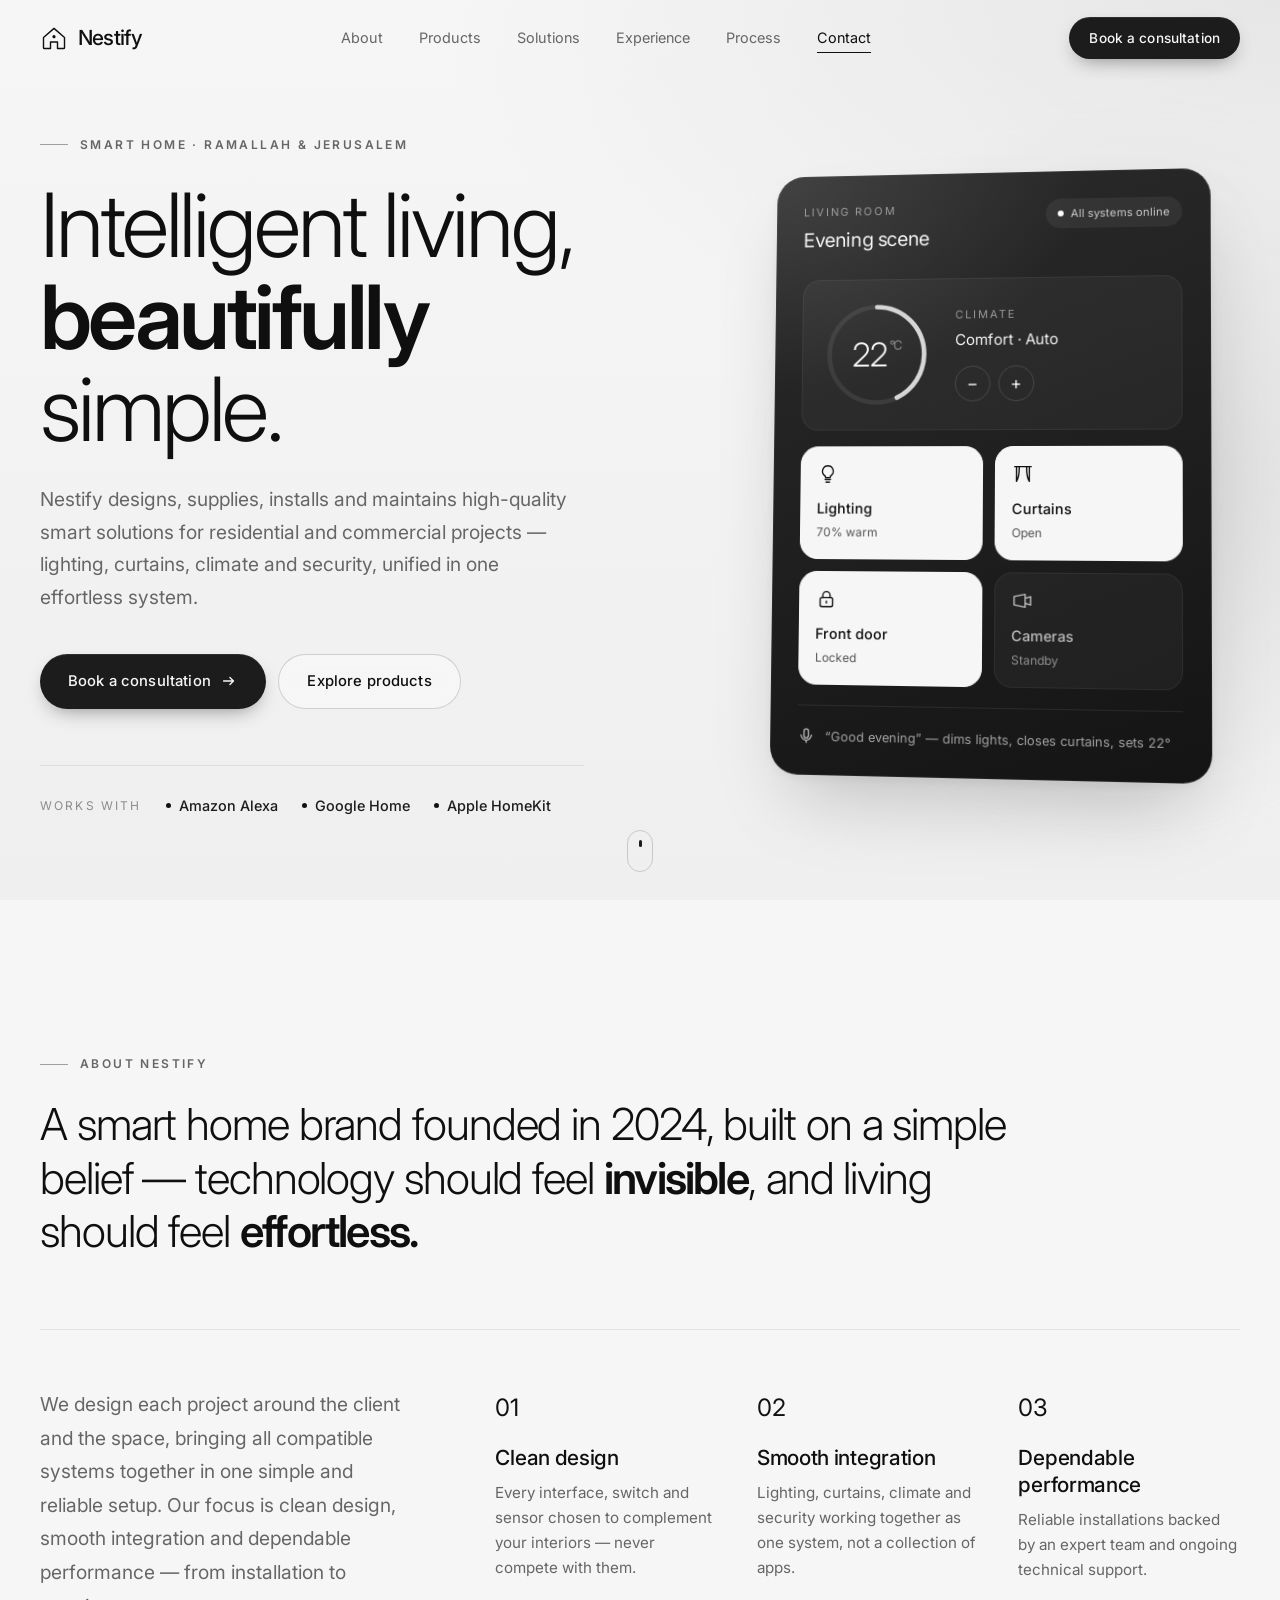
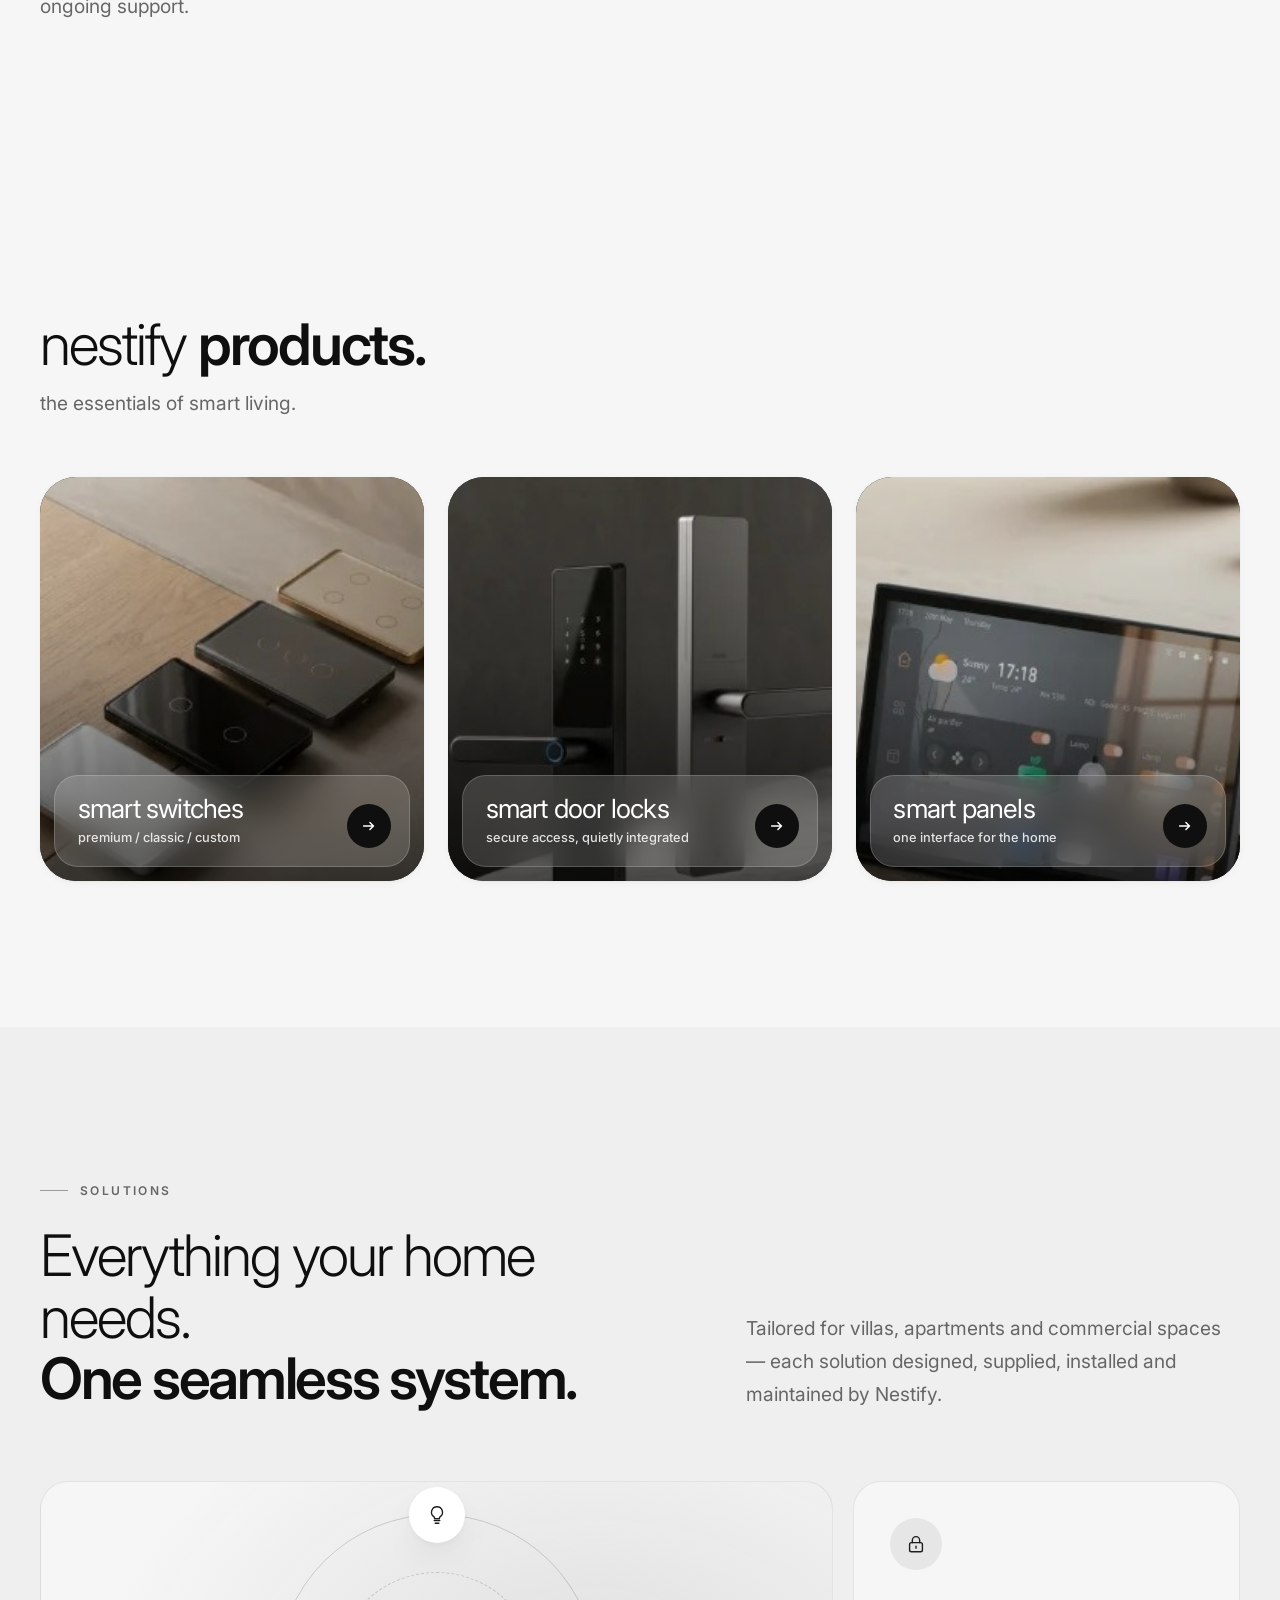
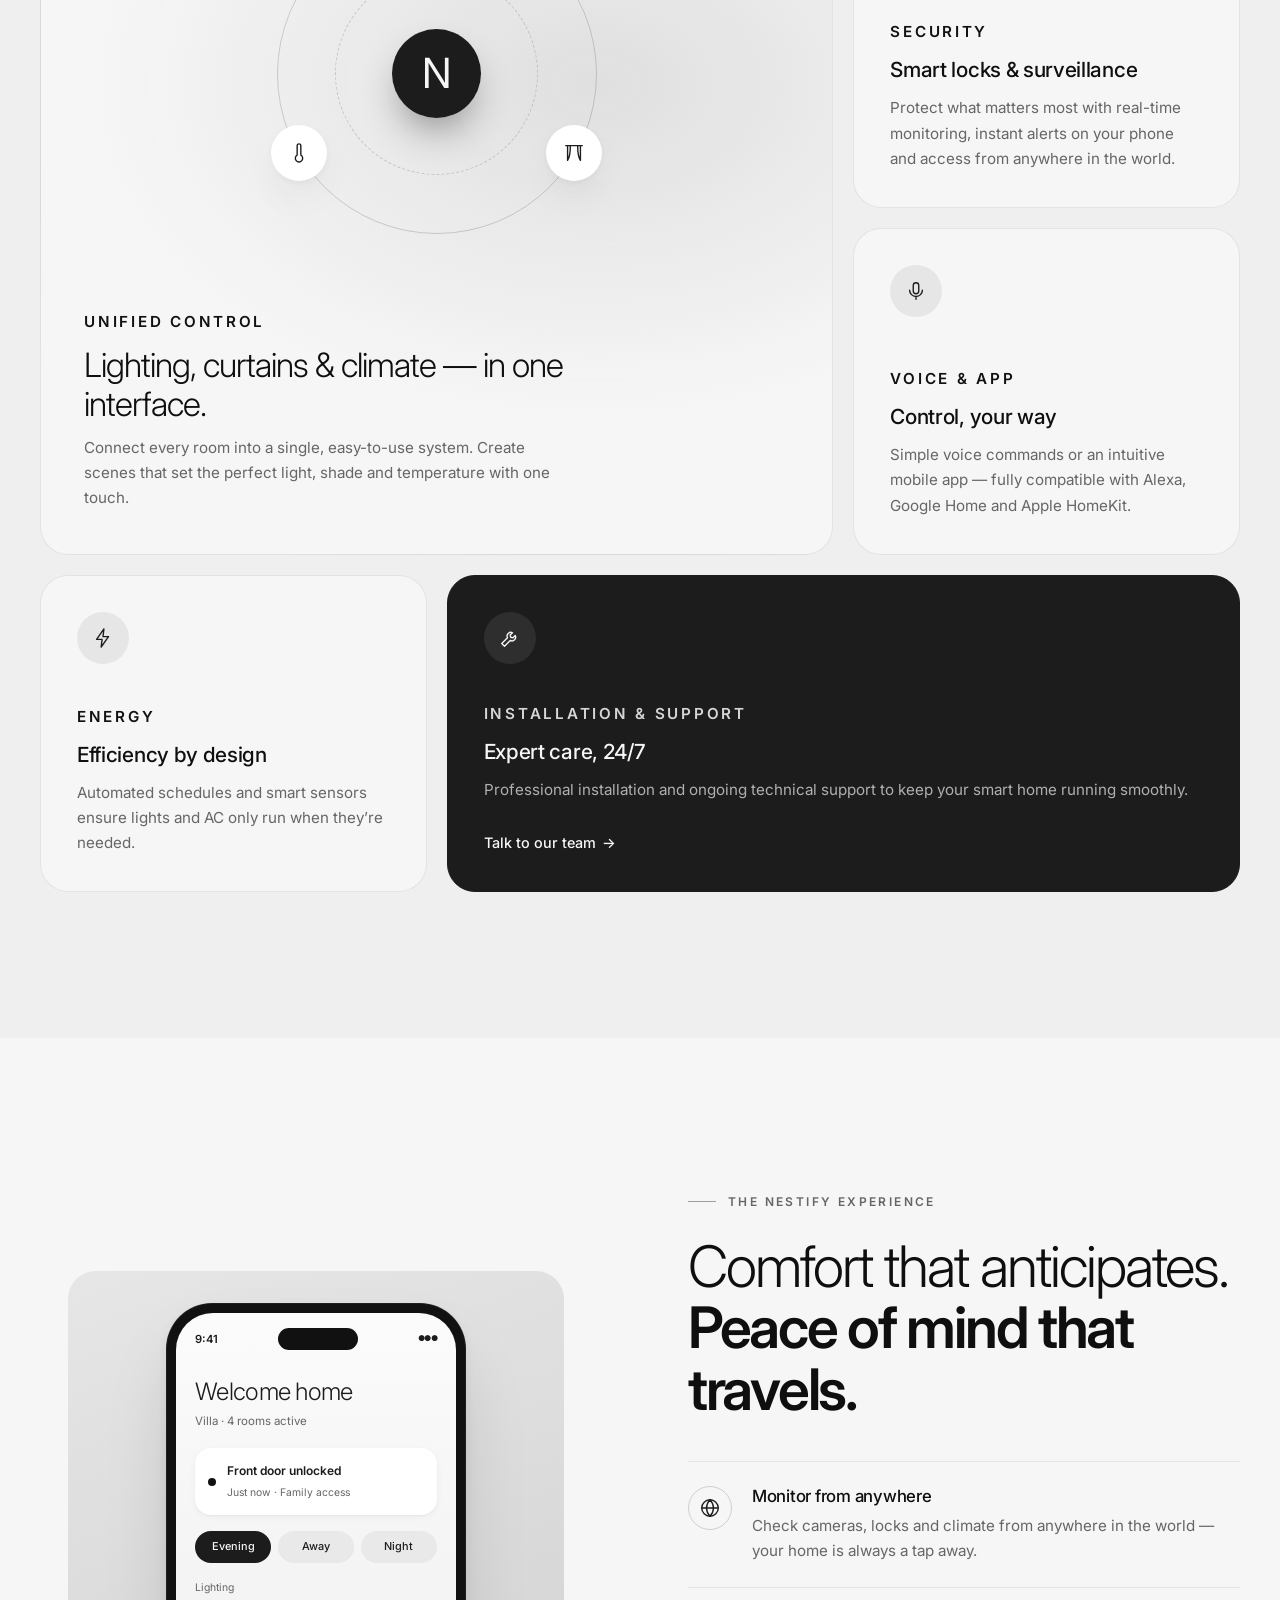
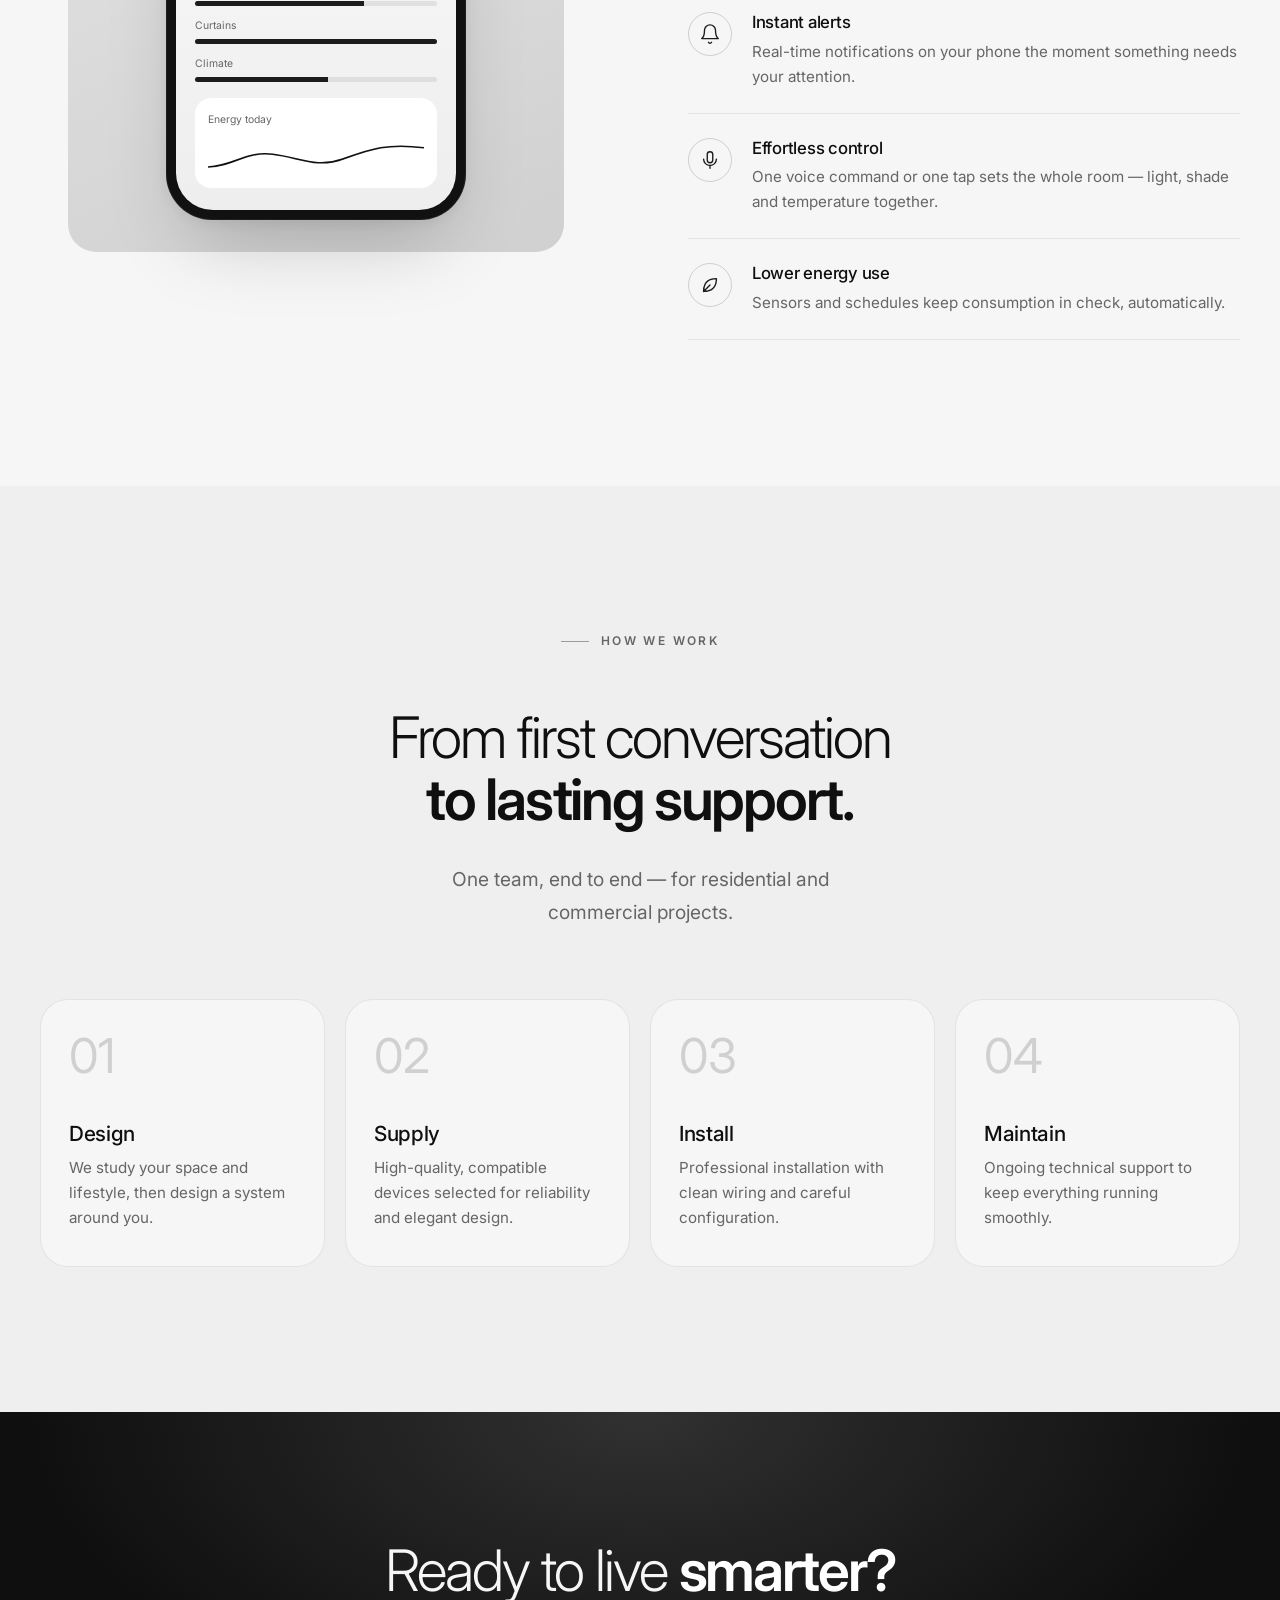
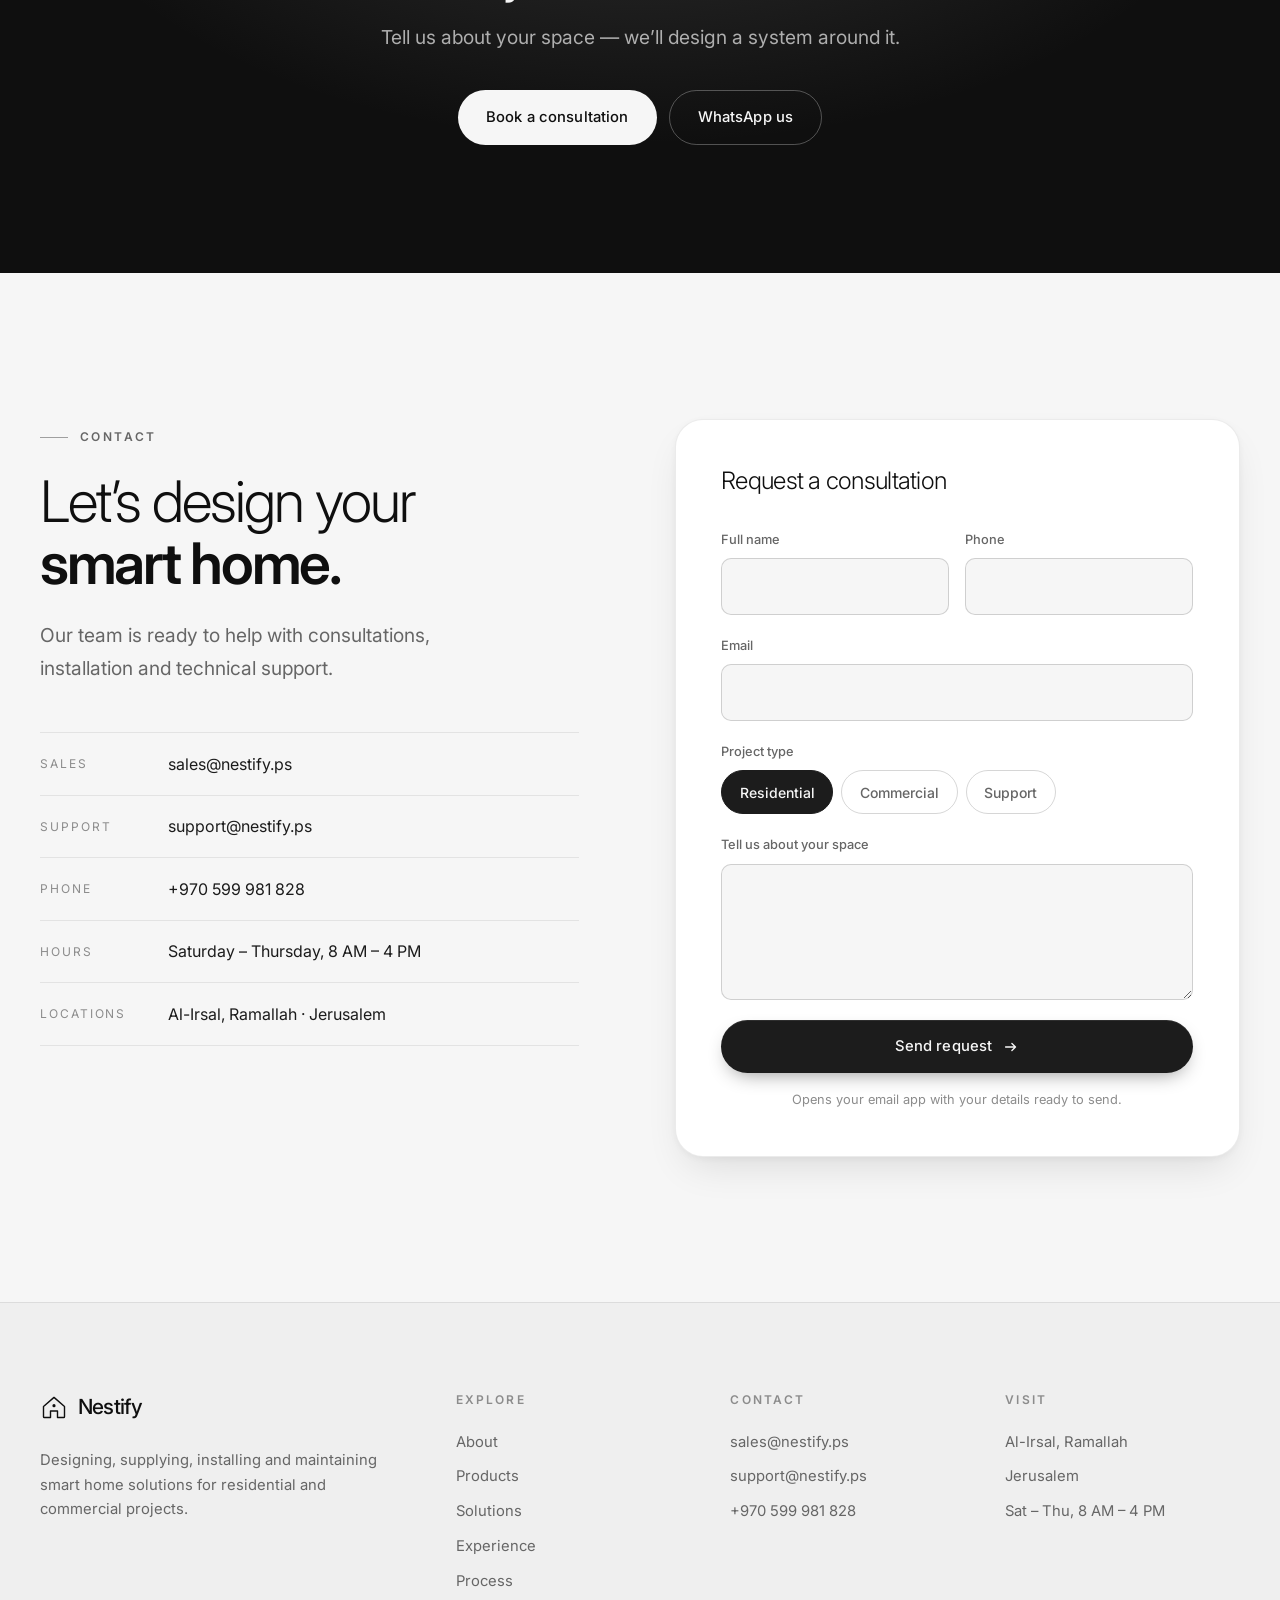
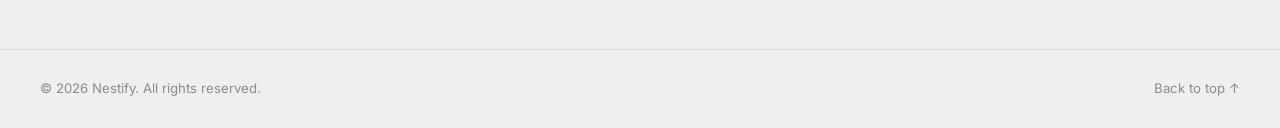
==== commit 5bbe2cc1: "Monochrome palette, products section and product pages - Switch the whole site to a black / white / " ====
--- a/index.html
+++ b/index.html
@@ -5,7 +5,7 @@
   <meta name="viewport" content="width=device-width, initial-scale=1">
   <title>Nestify — Smart Home Solutions | Ramallah &amp; Jerusalem</title>
   <meta name="description" content="Nestify designs, supplies, installs and maintains high-quality smart home solutions for residential and commercial projects — lighting, curtains, climate, security and energy, unified in one elegant system.">
-  <meta name="theme-color" content="#faf8f4">
+  <meta name="theme-color" content="#f6f6f6">
   <meta property="og:title" content="Nestify — Smart Home Solutions">
   <meta property="og:description" content="Lighting, curtains, climate, security and energy — unified in one elegant, reliable smart home system.">
   <meta property="og:type" content="website">
@@ -14,7 +14,7 @@
 
   <link rel="preconnect" href="https://fonts.googleapis.com">
   <link rel="preconnect" href="https://fonts.gstatic.com" crossorigin>
-  <link href="https://fonts.googleapis.com/css2?family=Cormorant+Garamond:ital,wght@0,400;0,500;1,400;1,500&family=Manrope:wght@300;400;500;600&display=swap" rel="stylesheet">
+  <link href="https://fonts.googleapis.com/css2?family=Inter:wght@300;400;500;600;700&display=swap" rel="stylesheet">
   <link rel="stylesheet" href="css/styles.css">
 </head>
 <body>
@@ -31,6 +31,7 @@
       <nav class="primary-nav" aria-label="Primary">
         <ul>
           <li><a href="#about">About</a></li>
+          <li><a href="#products">Products</a></li>
           <li><a href="#solutions">Solutions</a></li>
           <li><a href="#experience">Experience</a></li>
           <li><a href="#process">Process</a></li>
@@ -50,6 +51,7 @@
       <nav aria-label="Mobile">
         <ul>
           <li><a href="#about">About</a></li>
+          <li><a href="#products">Products</a></li>
           <li><a href="#solutions">Solutions</a></li>
           <li><a href="#experience">Experience</a></li>
           <li><a href="#process">Process</a></li>
@@ -84,7 +86,7 @@
               Book a consultation
               <svg class="btn-arrow" viewBox="0 0 20 20" aria-hidden="true"><path d="M4 10h11m-4-4 4 4-4 4" fill="none" stroke="currentColor" stroke-width="1.5" stroke-linecap="round" stroke-linejoin="round"/></svg>
             </a>
-            <a class="btn btn-ghost" href="#solutions">Explore solutions</a>
+            <a class="btn btn-ghost" href="#products">Explore products</a>
           </div>
 
           <div class="compat reveal" style="--d:4">
@@ -208,6 +210,55 @@
       </div>
     </section>
 
+    <!-- ============ Products ============ -->
+    <section class="section products" id="products">
+      <div class="container">
+        <header class="products-head">
+          <h2 class="h2 reveal">nestify <em>products.</em></h2>
+          <p class="products-sub reveal" style="--d:1">the essentials of smart living.</p>
+        </header>
+
+        <ul class="product-grid">
+          <li class="reveal" style="--d:1">
+            <a class="product-card" href="products/smart-switches.html">
+              <img src="assets/products/smart-switches.jpg" alt="Smart glass touch switches in white, black, graphite and gold finishes" width="338" height="262" loading="lazy">
+              <span class="product-card-caption">
+                <span class="product-card-text">
+                  <span class="product-card-title">smart switches</span>
+                  <span class="product-card-sub">premium / classic / custom</span>
+                </span>
+                <span class="product-card-arrow" aria-hidden="true"><svg viewBox="0 0 20 20"><path d="M4 10h11m-4-4 4 4-4 4"/></svg></span>
+              </span>
+            </a>
+          </li>
+          <li class="reveal" style="--d:2">
+            <a class="product-card" href="products/smart-door-locks.html">
+              <img src="assets/products/smart-door-locks.jpg" alt="Smart door lock with fingerprint handle and touch keypad" width="338" height="264" loading="lazy">
+              <span class="product-card-caption">
+                <span class="product-card-text">
+                  <span class="product-card-title">smart door locks</span>
+                  <span class="product-card-sub">secure access, quietly integrated</span>
+                </span>
+                <span class="product-card-arrow" aria-hidden="true"><svg viewBox="0 0 20 20"><path d="M4 10h11m-4-4 4 4-4 4"/></svg></span>
+              </span>
+            </a>
+          </li>
+          <li class="reveal" style="--d:3">
+            <a class="product-card" href="products/smart-panels.html">
+              <img src="assets/products/smart-panels.jpg" alt="Wall-mounted smart control panel showing climate, lighting and curtain controls" width="338" height="264" loading="lazy">
+              <span class="product-card-caption">
+                <span class="product-card-text">
+                  <span class="product-card-title">smart panels</span>
+                  <span class="product-card-sub">one interface for the home</span>
+                </span>
+                <span class="product-card-arrow" aria-hidden="true"><svg viewBox="0 0 20 20"><path d="M4 10h11m-4-4 4 4-4 4"/></svg></span>
+              </span>
+            </a>
+          </li>
+        </ul>
+      </div>
+    </section>
+
     <!-- ============ Solutions ============ -->
     <section class="section solutions" id="solutions">
       <div class="container">
@@ -471,6 +522,7 @@
         <h4>Explore</h4>
         <ul>
           <li><a href="#about">About</a></li>
+          <li><a href="#products">Products</a></li>
           <li><a href="#solutions">Solutions</a></li>
           <li><a href="#experience">Experience</a></li>
           <li><a href="#process">Process</a></li>
--- a/css/styles.css
+++ b/css/styles.css
@@ -6,26 +6,25 @@
 
 /* 1. Tokens --------------------------------------------------------------- */
 :root {
-  /* Palette — warm neutrals with a quiet bronze accent */
-  --ivory: #faf8f4;
-  --cream: #f4f0e8;
-  --sand: #ebe4d8;
-  --beige: #ddd2c1;
-  --taupe: #a69985;
-  --bronze: #8f7453;
-  --stone: #6f6a63;
-  --charcoal: #1f1e1c;
-  --ink: #141413;
+  /* Palette — monochrome: white, grays, black */
   --white: #ffffff;
+  --paper: #f6f6f6;
+  --mist: #efefef;
+  --cloud: #e6e6e6;
+  --silver: #d0d0d0;
+  --ash: #8c8c8c;
+  --accent: #111111;
+  --stone: #666666;
+  --charcoal: #1c1c1c;
+  --ink: #0f0f0f;
 
   --text: var(--charcoal);
   --text-soft: var(--stone);
-  --line: rgba(31, 30, 28, 0.1);
-  --line-strong: rgba(31, 30, 28, 0.18);
+  --line: rgba(0, 0, 0, 0.08);
+  --line-strong: rgba(0, 0, 0, 0.16);
 
   /* Type */
-  --font-sans: "Manrope", system-ui, -apple-system, "Segoe UI", Roboto, sans-serif;
-  --font-serif: "Cormorant Garamond", "Times New Roman", serif;
+  --font-sans: "Inter", system-ui, -apple-system, "Segoe UI", Roboto, "Helvetica Neue", Arial, sans-serif;
 
   --fs-eyebrow: 0.75rem;
   --fs-body: 1rem;
@@ -45,9 +44,9 @@
   --r-md: 18px;
   --r-lg: 28px;
   --r-pill: 999px;
-  --shadow-sm: 0 1px 2px rgba(20, 20, 19, 0.04), 0 2px 8px rgba(20, 20, 19, 0.04);
-  --shadow-md: 0 2px 6px rgba(20, 20, 19, 0.04), 0 18px 40px -12px rgba(20, 20, 19, 0.12);
-  --shadow-lg: 0 4px 12px rgba(20, 20, 19, 0.05), 0 40px 80px -24px rgba(20, 20, 19, 0.22);
+  --shadow-sm: 0 1px 2px rgba(0, 0, 0, 0.04), 0 2px 8px rgba(0, 0, 0, 0.04);
+  --shadow-md: 0 2px 6px rgba(0, 0, 0, 0.04), 0 18px 40px -12px rgba(0, 0, 0, 0.12);
+  --shadow-lg: 0 4px 12px rgba(0, 0, 0, 0.05), 0 40px 80px -24px rgba(0, 0, 0, 0.22);
 
   /* Motion */
   --ease: cubic-bezier(0.22, 1, 0.36, 1);
@@ -78,7 +77,7 @@
   line-height: 1.65;
   font-weight: 400;
   color: var(--text);
-  background: var(--ivory);
+  background: var(--paper);
   -webkit-font-smoothing: antialiased;
   -moz-osx-font-smoothing: grayscale;
   text-rendering: optimizeLegibility;
@@ -94,10 +93,10 @@
 button, input, textarea { font: inherit; color: inherit; }
 button { cursor: pointer; background: none; border: 0; padding: 0; }
 
-::selection { background: var(--charcoal); color: var(--ivory); }
+::selection { background: var(--charcoal); color: var(--paper); }
 
 :focus-visible {
-  outline: 2px solid var(--bronze);
+  outline: 2px solid var(--accent);
   outline-offset: 3px;
   border-radius: 4px;
 }
@@ -109,7 +108,7 @@
   z-index: 200;
   padding: 0.75rem 1.25rem;
   background: var(--charcoal);
-  color: var(--ivory);
+  color: var(--paper);
   border-radius: var(--r-pill);
   transition: top var(--t-fast) var(--ease);
 }
@@ -124,6 +123,7 @@
 }
 
 .section { padding-block: var(--section-y); position: relative; }
+.section-tight { padding-block: 0; }
 
 .eyebrow {
   display: inline-flex;
@@ -133,7 +133,7 @@
   font-weight: 600;
   letter-spacing: 0.2em;
   text-transform: uppercase;
-  color: var(--bronze);
+  color: var(--stone);
   margin-bottom: 1.5rem;
 }
 .eyebrow::before {
@@ -159,14 +159,11 @@
 .display em,
 .h2 em,
 .statement em {
-  font-family: var(--font-serif);
-  font-style: italic;
-  font-weight: 400;
-  letter-spacing: -0.01em;
-  color: var(--bronze);
-}
-.display em { font-size: 1.08em; }
-.h2 em { font-size: 1.06em; }
+  font-style: normal;
+  font-weight: 600;
+  letter-spacing: -0.04em;
+  color: var(--ink);
+}
 
 .lead {
   font-size: var(--fs-lead);
@@ -260,12 +257,12 @@
 
 .btn-dark {
   --btn-bg: var(--charcoal);
-  --btn-fg: var(--ivory);
-  box-shadow: 0 1px 0 rgba(255, 255, 255, 0.08) inset, 0 8px 20px -8px rgba(20, 20, 19, 0.45);
+  --btn-fg: var(--paper);
+  box-shadow: 0 1px 0 rgba(255, 255, 255, 0.08) inset, 0 8px 20px -8px rgba(0, 0, 0, 0.45);
 }
 .btn-dark:hover {
   --btn-bg: var(--ink);
-  box-shadow: 0 1px 0 rgba(255, 255, 255, 0.08) inset, 0 14px 30px -10px rgba(20, 20, 19, 0.5);
+  box-shadow: 0 1px 0 rgba(255, 255, 255, 0.08) inset, 0 14px 30px -10px rgba(0, 0, 0, 0.5);
 }
 
 .btn-ghost {
@@ -276,14 +273,14 @@
 }
 .btn-ghost:hover { border-color: var(--charcoal); background: var(--white); }
 
-.btn-light { --btn-bg: var(--ivory); --btn-fg: var(--ink); }
+.btn-light { --btn-bg: var(--paper); --btn-fg: var(--ink); }
 .btn-light:hover { --btn-bg: var(--white); box-shadow: 0 14px 30px -12px rgba(0, 0, 0, 0.5); }
 
 .btn-outline-light {
-  --btn-fg: var(--ivory);
-  border: 1px solid rgba(250, 248, 244, 0.28);
-}
-.btn-outline-light:hover { border-color: var(--ivory); background: rgba(250, 248, 244, 0.06); }
+  --btn-fg: var(--paper);
+  border: 1px solid rgba(255, 255, 255, 0.28);
+}
+.btn-outline-light:hover { border-color: var(--paper); background: rgba(255, 255, 255, 0.06); }
 
 .text-link {
   display: inline-flex;
@@ -321,7 +318,7 @@
   transition: background-color var(--t-med) var(--ease), box-shadow var(--t-med) var(--ease), transform var(--t-med) var(--ease);
 }
 .site-header.is-scrolled {
-  background: rgba(250, 248, 244, 0.78);
+  background: rgba(255, 255, 255, 0.78);
   backdrop-filter: saturate(160%) blur(18px);
   -webkit-backdrop-filter: saturate(160%) blur(18px);
   box-shadow: 0 1px 0 var(--line);
@@ -393,7 +390,7 @@
   flex-direction: column;
   justify-content: space-between;
   padding: 2rem var(--gutter) calc(2rem + env(safe-area-inset-bottom));
-  background: var(--ivory);
+  background: var(--paper);
   overflow-y: auto;
   opacity: 0;
   transform: translateY(-8px);
@@ -421,8 +418,8 @@
   align-items: center;
   padding-block: calc(var(--header-h) + 3rem) 5rem;
   background:
-    radial-gradient(120% 80% at 100% 0%, var(--sand) 0%, transparent 55%),
-    linear-gradient(180deg, var(--ivory) 0%, var(--cream) 100%);
+    radial-gradient(120% 80% at 100% 0%, var(--cloud) 0%, transparent 55%),
+    linear-gradient(180deg, var(--paper) 0%, var(--mist) 100%);
   overflow: hidden;
 }
 .hero-glow {
@@ -432,7 +429,7 @@
   right: -18vmax;
   top: 10%;
   border-radius: 50%;
-  background: radial-gradient(circle, rgba(221, 210, 193, 0.7), transparent 65%);
+  background: radial-gradient(circle, rgba(205, 205, 205, 0.7), transparent 65%);
   filter: blur(20px);
   pointer-events: none;
 }
@@ -468,7 +465,7 @@
   font-size: var(--fs-eyebrow);
   letter-spacing: 0.18em;
   text-transform: uppercase;
-  color: var(--taupe);
+  color: var(--ash);
 }
 .compat-list { display: flex; flex-wrap: wrap; gap: 0.5rem 1.5rem; }
 .compat-list li {
@@ -484,7 +481,7 @@
   width: 5px;
   height: 5px;
   border-radius: 50%;
-  background: var(--bronze);
+  background: var(--accent);
 }
 
 /* Hero control panel */
@@ -495,10 +492,10 @@
   max-width: 440px;
   padding: 1.75rem;
   border-radius: var(--r-lg);
-  color: var(--ivory);
+  color: var(--paper);
   background:
-    radial-gradient(120% 60% at 0% 0%, rgba(166, 153, 133, 0.22), transparent 60%),
-    linear-gradient(160deg, #2a2926 0%, #161615 100%);
+    radial-gradient(120% 60% at 0% 0%, rgba(150, 150, 150, 0.22), transparent 60%),
+    linear-gradient(160deg, #2b2b2b 0%, #141414 100%);
   box-shadow: var(--shadow-lg), 0 0 0 1px rgba(255, 255, 255, 0.05) inset;
   transform: perspective(1400px) rotateY(-6deg) rotateX(3deg);
   transition: transform 1.2s var(--ease);
@@ -517,7 +514,7 @@
   font-size: 0.7rem;
   letter-spacing: 0.18em;
   text-transform: uppercase;
-  color: rgba(250, 248, 244, 0.5);
+  color: rgba(255, 255, 255, 0.5);
 }
 .panel-title { font-size: 1.25rem; font-weight: 400; letter-spacing: -0.02em; margin-top: 0.2rem; }
 .panel-status {
@@ -528,15 +525,15 @@
   border-radius: var(--r-pill);
   background: rgba(255, 255, 255, 0.06);
   font-size: 0.7rem;
-  color: rgba(250, 248, 244, 0.75);
+  color: rgba(255, 255, 255, 0.75);
   white-space: nowrap;
 }
 .panel-status i {
   width: 6px;
   height: 6px;
   border-radius: 50%;
-  background: #9fc5a0;
-  box-shadow: 0 0 0 0 rgba(159, 197, 160, 0.6);
+  background: #ffffff;
+  box-shadow: 0 0 0 0 rgba(255, 255, 255, 0.6);
   animation: pulse 2.4s ease-out infinite;
 }
 
@@ -555,7 +552,7 @@
 .dial circle { fill: none; stroke-width: 5; }
 .dial-track { stroke: rgba(255, 255, 255, 0.08); }
 .dial-fill {
-  stroke: #d8c3a2;
+  stroke: #d6d6d6;
   stroke-linecap: round;
   stroke-dasharray: calc(var(--p) * 100) 100;
   transition: stroke-dasharray var(--t-slow) var(--ease);
@@ -571,7 +568,7 @@
   grid-auto-flow: column;
   align-items: start;
 }
-.dial-value sup { font-size: 0.8rem; margin-top: 0.5rem; margin-left: 2px; color: rgba(250, 248, 244, 0.6); }
+.dial-value sup { font-size: 0.8rem; margin-top: 0.5rem; margin-left: 2px; color: rgba(255, 255, 255, 0.6); }
 .dial-meta { min-width: 0; }
 .dial-mode { font-size: 0.95rem; margin: 0.2rem 0 0.9rem; }
 .dial-controls { display: flex; gap: 0.5rem; }
@@ -580,7 +577,7 @@
   height: 36px;
   border-radius: 50%;
   border: 1px solid rgba(255, 255, 255, 0.14);
-  color: var(--ivory);
+  color: var(--paper);
   font-size: 1.1rem;
   line-height: 1;
   transition: background-color var(--t-fast) var(--ease), border-color var(--t-fast) var(--ease);
@@ -597,7 +594,7 @@
   border-radius: var(--r-md);
   background: rgba(255, 255, 255, 0.04);
   border: 1px solid rgba(255, 255, 255, 0.06);
-  color: rgba(250, 248, 244, 0.7);
+  color: rgba(255, 255, 255, 0.7);
   transition: background-color var(--t-med) var(--ease), color var(--t-med) var(--ease), transform var(--t-fast) var(--ease), border-color var(--t-med) var(--ease);
 }
 .tile:hover { border-color: rgba(255, 255, 255, 0.16); }
@@ -614,7 +611,7 @@
 }
 .tile-name { font-size: 0.9rem; font-weight: 500; }
 .tile-state { font-size: 0.75rem; opacity: 0.7; }
-.tile.is-on { background: var(--ivory); color: var(--ink); border-color: var(--ivory); }
+.tile.is-on { background: var(--paper); color: var(--ink); border-color: var(--paper); }
 
 .panel-foot {
   display: flex;
@@ -624,9 +621,9 @@
   padding-top: 1.25rem;
   border-top: 1px solid rgba(255, 255, 255, 0.08);
   font-size: 0.8rem;
-  color: rgba(250, 248, 244, 0.6);
-}
-.panel-foot svg { width: 18px; height: 18px; flex: none; fill: none; stroke: #d8c3a2; stroke-width: 1.5; stroke-linecap: round; }
+  color: rgba(255, 255, 255, 0.6);
+}
+.panel-foot svg { width: 18px; height: 18px; flex: none; fill: none; stroke: #d6d6d6; stroke-width: 1.5; stroke-linecap: round; }
 
 .scroll-cue {
   position: absolute;
@@ -651,7 +648,7 @@
 }
 
 /* About */
-.about { background: var(--ivory); }
+.about { background: var(--paper); }
 .about-head { max-width: 62rem; }
 .about-body {
   display: grid;
@@ -666,17 +663,15 @@
 .pillar { min-width: 0; }
 .pillar-num {
   display: block;
-  font-family: var(--font-serif);
-  font-style: italic;
   font-size: 1.5rem;
-  color: var(--bronze);
+  color: var(--accent);
   margin-bottom: 1rem;
 }
 .pillar h3 { margin-bottom: 0.6rem; }
 .pillar p { color: var(--text-soft); font-size: 0.95rem; }
 
 /* Solutions / bento */
-.solutions { background: var(--cream); }
+.solutions { background: var(--mist); }
 .bento {
   display: grid;
   grid-template-columns: repeat(3, 1fr);
@@ -690,7 +685,7 @@
   min-width: 0;
   padding: clamp(1.75rem, 1.5rem + 1vw, 2.25rem);
   border-radius: var(--r-lg);
-  background: var(--ivory);
+  background: var(--paper);
   border: 1px solid var(--line);
   transition: transform var(--t-med) var(--ease), box-shadow var(--t-med) var(--ease), border-color var(--t-med) var(--ease);
 }
@@ -706,7 +701,7 @@
   font-weight: 600;
   letter-spacing: 0.18em;
   text-transform: uppercase;
-  color: var(--bronze) !important;
+  color: var(--accent) !important;
   margin-bottom: 0.75rem;
 }
 .card-icon {
@@ -716,7 +711,7 @@
   height: 52px;
   margin-bottom: auto;
   border-radius: 50%;
-  background: var(--sand);
+  background: var(--cloud);
   color: var(--charcoal);
   transition: background-color var(--t-med) var(--ease), color var(--t-med) var(--ease), transform var(--t-med) var(--ease);
 }
@@ -731,7 +726,7 @@
   stroke-linecap: round;
   stroke-linejoin: round;
 }
-.card:hover .card-icon { background: var(--charcoal); color: var(--ivory); transform: rotate(-8deg); }
+.card:hover .card-icon { background: var(--charcoal); color: var(--paper); transform: rotate(-8deg); }
 .card .card-icon + .card-kicker { margin-top: 2.5rem; }
 
 .card-feature {
@@ -740,8 +735,8 @@
   padding: 0;
   overflow: hidden;
   background:
-    radial-gradient(90% 70% at 70% 30%, rgba(221, 210, 193, 0.55), transparent 70%),
-    var(--ivory);
+    radial-gradient(90% 70% at 70% 30%, rgba(205, 205, 205, 0.55), transparent 70%),
+    var(--paper);
 }
 .card-feature .card-body { padding: clamp(1.75rem, 1.5rem + 1.5vw, 3rem); max-width: 36rem; }
 .card-feature h3 { font-size: clamp(1.5rem, 1.2rem + 1.2vw, 2.1rem); font-weight: 300; letter-spacing: -0.03em; line-height: 1.15; }
@@ -775,11 +770,9 @@
   place-items: center;
   border-radius: 50%;
   background: var(--charcoal);
-  color: var(--ivory);
-  font-family: var(--font-serif);
-  font-style: italic;
+  color: var(--paper);
   font-size: clamp(1.8rem, 1.4rem + 1.5vw, 2.6rem);
-  box-shadow: 0 20px 40px -12px rgba(20, 20, 19, 0.45);
+  box-shadow: 0 20px 40px -12px rgba(0, 0, 0, 0.45);
 }
 .orbit-node {
   position: absolute;
@@ -802,18 +795,18 @@
   grid-column: span 2;
   background: var(--charcoal);
   border-color: var(--charcoal);
-  color: var(--ivory);
+  color: var(--paper);
 }
 .card-dark h3,
-.card-dark .text-link { color: var(--ivory); }
-.card-dark p { color: rgba(250, 248, 244, 0.65); }
-.card-dark .card-kicker { color: #d8c3a2 !important; }
-.card-dark .card-icon { background: rgba(255, 255, 255, 0.08); color: var(--ivory); }
-.card-dark:hover .card-icon { background: var(--ivory); color: var(--ink); }
+.card-dark .text-link { color: var(--paper); }
+.card-dark p { color: rgba(255, 255, 255, 0.65); }
+.card-dark .card-kicker { color: #d6d6d6 !important; }
+.card-dark .card-icon { background: rgba(255, 255, 255, 0.08); color: var(--paper); }
+.card-dark:hover .card-icon { background: var(--paper); color: var(--ink); }
 .card-dark .card-icon + .card-kicker { margin-top: 2rem; }
 
 /* Experience */
-.experience { background: var(--ivory); overflow: hidden; }
+.experience { background: var(--paper); overflow: hidden; }
 .experience-grid {
   display: grid;
   grid-template-columns: 1fr 1fr;
@@ -833,7 +826,7 @@
   position: absolute;
   inset: 0 5%;
   border-radius: var(--r-lg);
-  background: linear-gradient(160deg, var(--sand), var(--beige));
+  background: linear-gradient(160deg, var(--cloud), var(--silver));
 }
 
 .phone {
@@ -841,13 +834,13 @@
   width: min(300px, 78vw);
   padding: 10px;
   border-radius: 46px;
-  background: #121211;
+  background: #111111;
   box-shadow: var(--shadow-lg), 0 0 0 1px rgba(255, 255, 255, 0.06) inset;
 }
 .phone-screen {
   padding: 0.9rem 1.2rem 1.4rem;
   border-radius: 37px;
-  background: linear-gradient(180deg, #fbfaf7, #f1ece3);
+  background: linear-gradient(180deg, #fbfbfb, #eeeeee);
   font-size: 0.8rem;
 }
 .phone-top {
@@ -859,7 +852,7 @@
   margin-bottom: 1.4rem;
 }
 .phone-top span:last-child { letter-spacing: -0.1em; font-size: 0.5rem; }
-.phone-notch { width: 80px; height: 22px; border-radius: 20px; background: #121211; }
+.phone-notch { width: 80px; height: 22px; border-radius: 20px; background: #111111; }
 .phone-greet { font-size: 1.5rem; font-weight: 300; letter-spacing: -0.03em; }
 .phone-sub { color: var(--text-soft); font-size: 0.72rem; margin-bottom: 1.1rem; }
 .phone-alert {
@@ -875,18 +868,18 @@
 }
 .phone-alert strong { display: block; font-size: 0.75rem; font-weight: 600; }
 .phone-alert small { color: var(--text-soft); font-size: 0.65rem; }
-.phone-alert-dot { width: 8px; height: 8px; border-radius: 50%; background: var(--bronze); flex: none; }
+.phone-alert-dot { width: 8px; height: 8px; border-radius: 50%; background: var(--accent); flex: none; }
 .phone-scenes { display: flex; gap: 0.4rem; margin-bottom: 1rem; }
 .phone-scenes span {
   flex: 1;
   text-align: center;
   padding: 0.45rem 0;
   border-radius: var(--r-pill);
-  background: rgba(31, 30, 28, 0.05);
+  background: rgba(0, 0, 0, 0.05);
   font-size: 0.68rem;
   font-weight: 500;
 }
-.phone-scenes .is-active { background: var(--charcoal); color: var(--ivory); }
+.phone-scenes .is-active { background: var(--charcoal); color: var(--paper); }
 .phone-bars { display: grid; gap: 0.7rem; margin-bottom: 1rem; }
 .phone-bars div { display: grid; gap: 0.3rem; }
 .phone-bars small { font-size: 0.65rem; color: var(--text-soft); }
@@ -894,13 +887,13 @@
   display: block;
   height: 5px;
   border-radius: 4px;
-  background: linear-gradient(90deg, var(--charcoal) var(--w), rgba(31, 30, 28, 0.08) var(--w));
+  background: linear-gradient(90deg, var(--charcoal) var(--w), rgba(0, 0, 0, 0.08) var(--w));
 }
 .phone-energy {
   padding: 0.8rem;
   border-radius: 16px;
   background: var(--white);
-  color: var(--bronze);
+  color: var(--accent);
 }
 .phone-energy small { display: block; color: var(--text-soft); font-size: 0.65rem; margin-bottom: 0.4rem; }
 .phone-energy svg { width: 100%; height: 40px; }
@@ -924,12 +917,12 @@
   color: var(--charcoal);
   transition: background-color var(--t-med) var(--ease), color var(--t-med) var(--ease), border-color var(--t-med) var(--ease);
 }
-.benefit:hover .benefit-icon { background: var(--charcoal); border-color: var(--charcoal); color: var(--ivory); }
+.benefit:hover .benefit-icon { background: var(--charcoal); border-color: var(--charcoal); color: var(--paper); }
 .benefit h3 { margin-bottom: 0.3rem; font-size: 1.05rem; }
 .benefit p { color: var(--text-soft); font-size: 0.95rem; }
 
 /* Process */
-.process { background: var(--cream); }
+.process { background: var(--mist); }
 .steps {
   position: relative;
   display: grid;
@@ -942,22 +935,20 @@
   min-width: 0;
   padding: 2rem 1.75rem 2.25rem;
   border-radius: var(--r-lg);
-  background: var(--ivory);
+  background: var(--paper);
   border: 1px solid var(--line);
   transition: transform var(--t-med) var(--ease), box-shadow var(--t-med) var(--ease);
 }
 .step:hover { transform: translateY(-4px); box-shadow: var(--shadow-md); }
 .step-num {
   display: block;
-  font-family: var(--font-serif);
-  font-style: italic;
   font-size: 3rem;
   line-height: 1;
-  color: var(--beige);
+  color: var(--silver);
   margin-bottom: 2.5rem;
   transition: color var(--t-med) var(--ease);
 }
-.step:hover .step-num { color: var(--bronze); }
+.step:hover .step-num { color: var(--accent); }
 .step h3 { margin-bottom: 0.5rem; }
 .step p { color: var(--text-soft); font-size: 0.95rem; }
 
@@ -965,19 +956,19 @@
 .cta-band {
   padding-block: clamp(5rem, 4rem + 5vw, 8rem);
   background:
-    radial-gradient(80% 120% at 50% 0%, rgba(166, 153, 133, 0.25), transparent 60%),
+    radial-gradient(80% 120% at 50% 0%, rgba(150, 150, 150, 0.25), transparent 60%),
     var(--ink);
-  color: var(--ivory);
+  color: var(--paper);
   text-align: center;
 }
 .cta-inner { display: grid; justify-items: center; gap: 1.25rem; }
-.cta-band .h2 { color: var(--ivory); }
-.cta-band .h2 em { color: #d8c3a2; }
-.cta-band p { color: rgba(250, 248, 244, 0.65); font-size: var(--fs-lead); }
+.cta-band .h2 { color: var(--paper); }
+.cta-band .h2 em { color: var(--white); }
+.cta-band p { color: rgba(255, 255, 255, 0.65); font-size: var(--fs-lead); }
 .cta-actions { display: flex; flex-wrap: wrap; justify-content: center; gap: 0.75rem; margin-top: 1rem; }
 
 /* Contact */
-.contact { background: var(--ivory); }
+.contact { background: var(--paper); }
 .contact-grid {
   display: grid;
   grid-template-columns: 1fr 1.05fr;
@@ -998,7 +989,7 @@
   font-size: var(--fs-eyebrow);
   letter-spacing: 0.16em;
   text-transform: uppercase;
-  color: var(--taupe);
+  color: var(--ash);
   padding-top: 0.2rem;
 }
 .contact-list dd { min-width: 0; overflow-wrap: anywhere; }
@@ -1039,19 +1030,19 @@
   padding: 0.9rem 1rem;
   border-radius: var(--r-sm);
   border: 1px solid var(--line-strong);
-  background: var(--ivory);
+  background: var(--paper);
   font-size: 1rem; /* ≥16px prevents iOS zoom */
   transition: border-color var(--t-fast) var(--ease), background-color var(--t-fast) var(--ease), box-shadow var(--t-fast) var(--ease);
 }
 .field textarea { resize: vertical; min-height: 120px; }
 .field input:hover,
-.field textarea:hover { border-color: var(--taupe); }
+.field textarea:hover { border-color: var(--ash); }
 .field input:focus,
 .field textarea:focus {
   outline: none;
   border-color: var(--charcoal);
   background: var(--white);
-  box-shadow: 0 0 0 4px rgba(143, 116, 83, 0.12);
+  box-shadow: 0 0 0 4px rgba(0, 0, 0, 0.12);
 }
 .field input[aria-invalid="true"] { border-color: #b4553f; }
 
@@ -1067,16 +1058,16 @@
   transition: all var(--t-fast) var(--ease);
 }
 .chip:hover span { border-color: var(--charcoal); }
-.chip input:checked + span { background: var(--charcoal); border-color: var(--charcoal); color: var(--ivory); }
-.chip input:focus-visible + span { outline: 2px solid var(--bronze); outline-offset: 2px; }
-
-.form-note { margin-top: 1rem; font-size: 0.8rem; color: var(--taupe); text-align: center; }
+.chip input:checked + span { background: var(--charcoal); border-color: var(--charcoal); color: var(--paper); }
+.chip input:focus-visible + span { outline: 2px solid var(--accent); outline-offset: 2px; }
+
+.form-note { margin-top: 1rem; font-size: 0.8rem; color: var(--ash); text-align: center; }
 .form-note.is-error { color: #b4553f; }
 
 /* Footer */
 .site-footer {
   padding-top: clamp(4rem, 3rem + 3vw, 6rem);
-  background: var(--cream);
+  background: var(--mist);
   border-top: 1px solid var(--line);
   font-size: 0.925rem;
 }
@@ -1092,7 +1083,7 @@
   font-weight: 600;
   letter-spacing: 0.18em;
   text-transform: uppercase;
-  color: var(--taupe);
+  color: var(--ash);
   margin-bottom: 1.25rem;
 }
 .footer-col ul { display: grid; gap: 0.65rem; }
@@ -1106,11 +1097,195 @@
   gap: 1rem;
   padding-block: 1.75rem;
   border-top: 1px solid var(--line);
-  color: var(--taupe);
+  color: var(--ash);
   font-size: 0.825rem;
 }
 .to-top { transition: color var(--t-fast) var(--ease); }
 .to-top:hover { color: var(--ink); }
+
+/* Products (home) */
+.products { background: var(--paper); }
+.products-head { margin-bottom: clamp(2.5rem, 2rem + 2vw, 4rem); }
+.products-sub { margin-top: 0.75rem; color: var(--text-soft); font-size: var(--fs-lead); }
+
+.product-grid {
+  display: grid;
+  grid-template-columns: repeat(3, 1fr);
+  gap: clamp(1rem, 0.5rem + 1.2vw, 1.5rem);
+}
+.product-grid > li { min-width: 0; }
+
+.product-card {
+  position: relative;
+  display: block;
+  aspect-ratio: 1 / 1.05;
+  border-radius: 36px;
+  overflow: hidden;
+  background: var(--charcoal);
+  isolation: isolate;
+  box-shadow: var(--shadow-sm);
+  transition: transform var(--t-med) var(--ease), box-shadow var(--t-med) var(--ease);
+}
+.product-card img {
+  position: absolute;
+  inset: 0;
+  width: 100%;
+  height: 100%;
+  object-fit: cover;
+  filter: grayscale(0.15);
+  transition: transform 1.2s var(--ease), filter var(--t-med) var(--ease);
+}
+.product-card::after {
+  content: "";
+  position: absolute;
+  inset: 0;
+  background: linear-gradient(180deg, transparent 45%, rgba(0, 0, 0, 0.45) 100%);
+  pointer-events: none;
+}
+.product-card:hover { transform: translateY(-6px); box-shadow: var(--shadow-lg); }
+.product-card:hover img { transform: scale(1.05); filter: grayscale(0); }
+
+.product-card-caption {
+  position: absolute;
+  z-index: 1;
+  inset: auto 0.9rem 0.9rem;
+  display: flex;
+  align-items: flex-end;
+  justify-content: space-between;
+  gap: 1rem;
+  padding: 1.1rem 1.1rem 1.1rem 1.4rem;
+  border-radius: 24px;
+  background: rgba(255, 255, 255, 0.16);
+  border: 1px solid rgba(255, 255, 255, 0.18);
+  backdrop-filter: blur(16px) saturate(140%);
+  -webkit-backdrop-filter: blur(16px) saturate(140%);
+  color: var(--white);
+}
+.product-card-text { display: grid; gap: 0.2rem; min-width: 0; }
+.product-card-title {
+  font-size: clamp(1.3rem, 1.1rem + 0.7vw, 1.65rem);
+  font-weight: 400;
+  letter-spacing: -0.03em;
+  line-height: 1.15;
+}
+.product-card-sub { font-size: 0.8rem; font-weight: 500; opacity: 0.85; }
+.product-card-arrow {
+  display: grid;
+  place-items: center;
+  flex: none;
+  width: 44px;
+  height: 44px;
+  border-radius: 50%;
+  background: var(--ink);
+  color: var(--white);
+  transition: transform var(--t-med) var(--ease), background-color var(--t-med) var(--ease), color var(--t-med) var(--ease);
+}
+.product-card-arrow svg { width: 18px; height: 18px; fill: none; stroke: currentColor; stroke-width: 1.6; stroke-linecap: round; stroke-linejoin: round; }
+.product-card:hover .product-card-arrow { background: var(--white); color: var(--ink); transform: rotate(-45deg); }
+
+/* Product pages */
+.product-hero {
+  padding-block: calc(var(--header-h) + clamp(2rem, 1rem + 3vw, 4rem)) clamp(4rem, 3rem + 4vw, 7rem);
+  background: linear-gradient(180deg, var(--white) 0%, var(--paper) 100%);
+}
+.breadcrumb {
+  display: flex;
+  flex-wrap: wrap;
+  gap: 0.5rem;
+  margin-bottom: clamp(2rem, 1.5rem + 2vw, 3.5rem);
+  font-size: 0.85rem;
+  color: var(--ash);
+}
+.breadcrumb a { transition: color var(--t-fast) var(--ease); }
+.breadcrumb a:hover { color: var(--ink); }
+.breadcrumb li + li::before { content: "/"; margin-right: 0.5rem; color: var(--silver); }
+.breadcrumb [aria-current] { color: var(--ink); }
+
+.product-hero-grid {
+  display: grid;
+  grid-template-columns: 1fr 1.1fr;
+  align-items: center;
+  gap: clamp(2.5rem, 2rem + 4vw, 6rem);
+}
+.product-hero-copy { min-width: 0; }
+.product-hero-copy .display { margin-bottom: 1rem; }
+.product-tagline {
+  font-size: 0.95rem;
+  font-weight: 500;
+  color: var(--stone);
+  margin-bottom: 1.75rem;
+}
+.product-hero-media {
+  position: relative;
+  min-width: 0;
+  border-radius: 36px;
+  overflow: hidden;
+  aspect-ratio: 1.29;
+  background: var(--charcoal);
+  box-shadow: var(--shadow-lg);
+}
+.product-hero-media img { width: 100%; height: 100%; object-fit: cover; }
+
+.feature-grid {
+  display: grid;
+  grid-template-columns: repeat(4, 1fr);
+  gap: 1.25rem;
+}
+.feature-grid .card { min-height: 260px; }
+
+.split {
+  display: grid;
+  grid-template-columns: 1fr 1.2fr;
+  gap: clamp(2.5rem, 2rem + 4vw, 6rem);
+  align-items: start;
+}
+.split > * { min-width: 0; }
+.split .section-intro { margin-top: 1.25rem; }
+
+.option-list { display: grid; gap: 1rem; }
+.option {
+  display: grid;
+  grid-template-columns: auto 1fr;
+  gap: 0.25rem 1.25rem;
+  align-items: start;
+  padding: 1.5rem 1.75rem;
+  border-radius: var(--r-md);
+  background: var(--white);
+  border: 1px solid var(--line);
+  transition: transform var(--t-med) var(--ease), box-shadow var(--t-med) var(--ease), border-color var(--t-med) var(--ease);
+}
+.option:hover { transform: translateX(4px); box-shadow: var(--shadow-md); border-color: transparent; }
+.option-num { grid-row: span 2; font-size: 0.8rem; font-weight: 600; color: var(--ash); padding-top: 0.25rem; }
+.option h3 { font-size: 1.1rem; }
+.option p { color: var(--text-soft); font-size: 0.95rem; }
+
+.swatches { display: flex; flex-wrap: wrap; gap: 1.25rem; margin-top: 2rem; }
+.swatch { display: grid; justify-items: center; gap: 0.6rem; font-size: 0.8rem; color: var(--text-soft); }
+.swatch i {
+  width: 48px;
+  height: 48px;
+  border-radius: 50%;
+  background: var(--c);
+  box-shadow: inset 0 0 0 1px rgba(0, 0, 0, 0.1), 0 6px 14px -6px rgba(0, 0, 0, 0.3);
+}
+
+.compat-band {
+  display: flex;
+  flex-wrap: wrap;
+  align-items: center;
+  justify-content: space-between;
+  gap: 1.5rem 3rem;
+  padding: clamp(1.75rem, 1.5rem + 1.5vw, 2.75rem);
+  border-radius: var(--r-lg);
+  background: var(--white);
+  border: 1px solid var(--line);
+}
+.compat-band h3 { font-size: 1.25rem; font-weight: 400; }
+.compat-band h3 strong { font-weight: 600; }
+.compat-band .compat-list li::before { background: var(--ink); }
+
+.more-products .product-grid { grid-template-columns: repeat(2, 1fr); }
+.more-products .product-card { aspect-ratio: 1.35; }
 
 /* 6. Motion --------------------------------------------------------------- */
 .reveal {
@@ -1129,8 +1304,8 @@
 }
 @keyframes spin { to { transform: rotate(360deg); } }
 @keyframes pulse {
-  0% { box-shadow: 0 0 0 0 rgba(159, 197, 160, 0.55); }
-  100% { box-shadow: 0 0 0 8px rgba(159, 197, 160, 0); }
+  0% { box-shadow: 0 0 0 0 rgba(255, 255, 255, 0.55); }
+  100% { box-shadow: 0 0 0 8px rgba(255, 255, 255, 0); }
 }
 @keyframes scroll-cue {
   0% { opacity: 0; transform: translateY(0); }
@@ -1180,6 +1355,14 @@
 
   .footer-grid { grid-template-columns: repeat(3, 1fr); }
   .footer-brand { grid-column: 1 / -1; }
+
+  .product-grid { grid-template-columns: repeat(2, 1fr); }
+  .product-grid > li:last-child:nth-child(odd) { grid-column: 1 / -1; }
+  .product-grid > li:last-child:nth-child(odd) .product-card { aspect-ratio: 2 / 1; }
+  .product-hero-grid { grid-template-columns: 1fr; }
+  .product-hero-media { order: -1; }
+  .feature-grid { grid-template-columns: repeat(2, 1fr); }
+  .split { grid-template-columns: 1fr; }
 }
 
 @media (max-width: 860px) {
@@ -1234,6 +1417,18 @@
 
   .footer-grid { grid-template-columns: 1fr 1fr; }
   .footer-bottom { justify-content: center; text-align: center; }
+
+  .product-grid,
+  .more-products .product-grid { grid-template-columns: 1fr; }
+  .product-card,
+  .product-grid > li:last-child:nth-child(odd) .product-card,
+  .more-products .product-card { aspect-ratio: 1 / 0.95; border-radius: 28px; }
+  .product-card-caption { border-radius: 20px; }
+  .product-hero-media { border-radius: 28px; }
+  .feature-grid { grid-template-columns: 1fr; }
+  .feature-grid .card { min-height: 0; }
+  .option { padding: 1.25rem; }
+  .compat-band { flex-direction: column; align-items: flex-start; }
 }
 
 @media (max-width: 380px) {
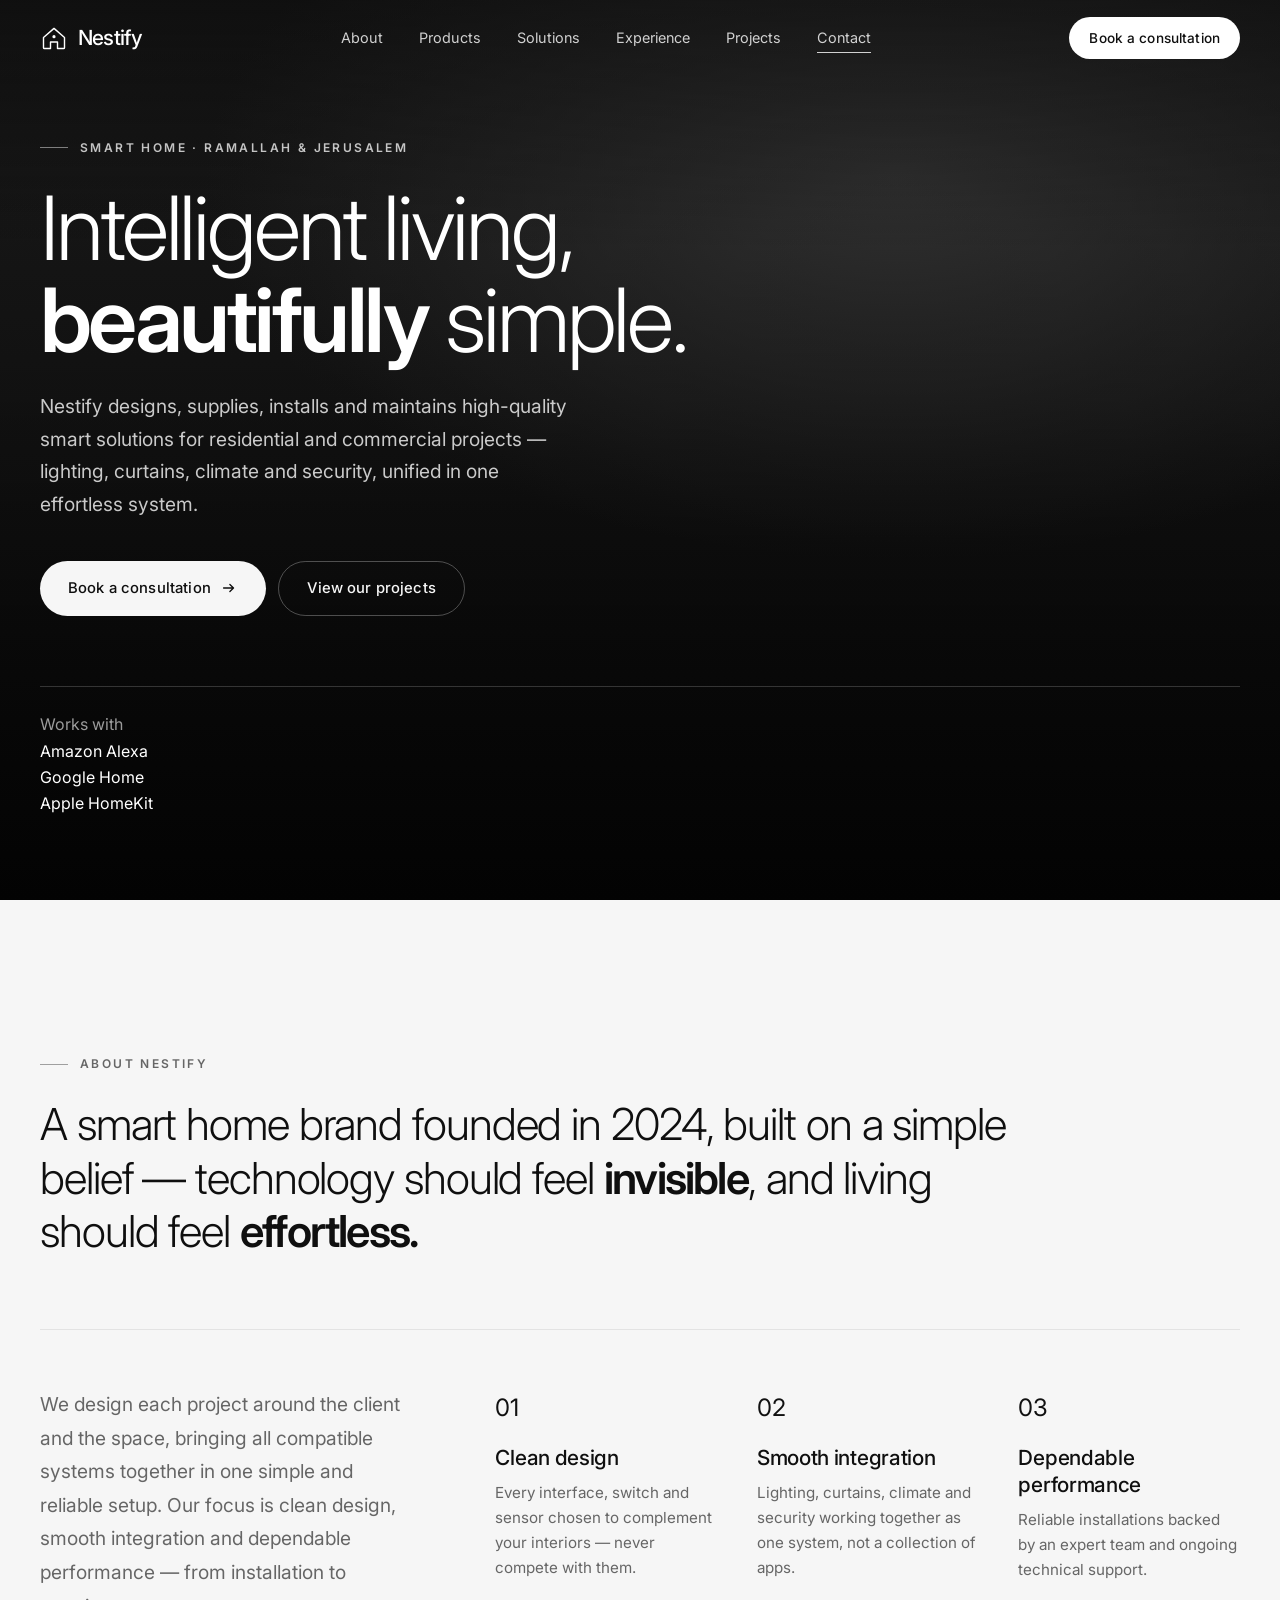
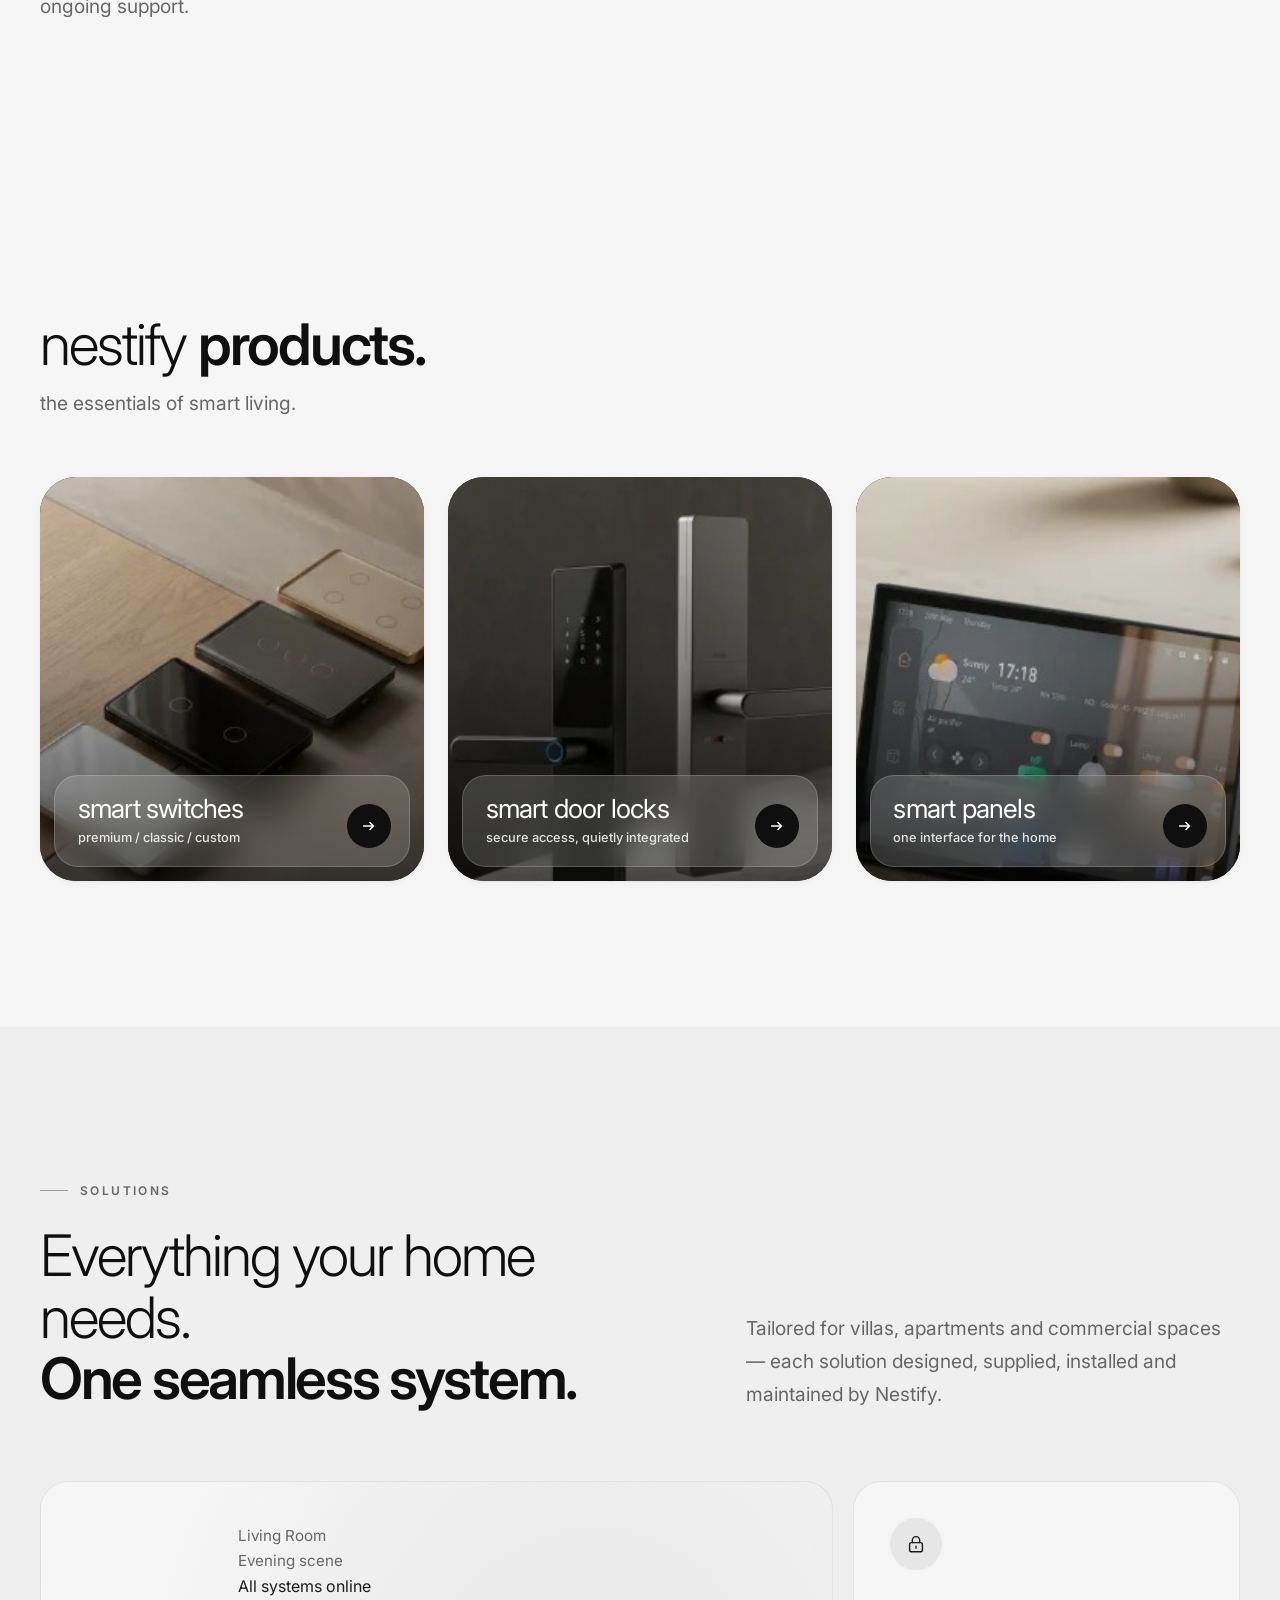
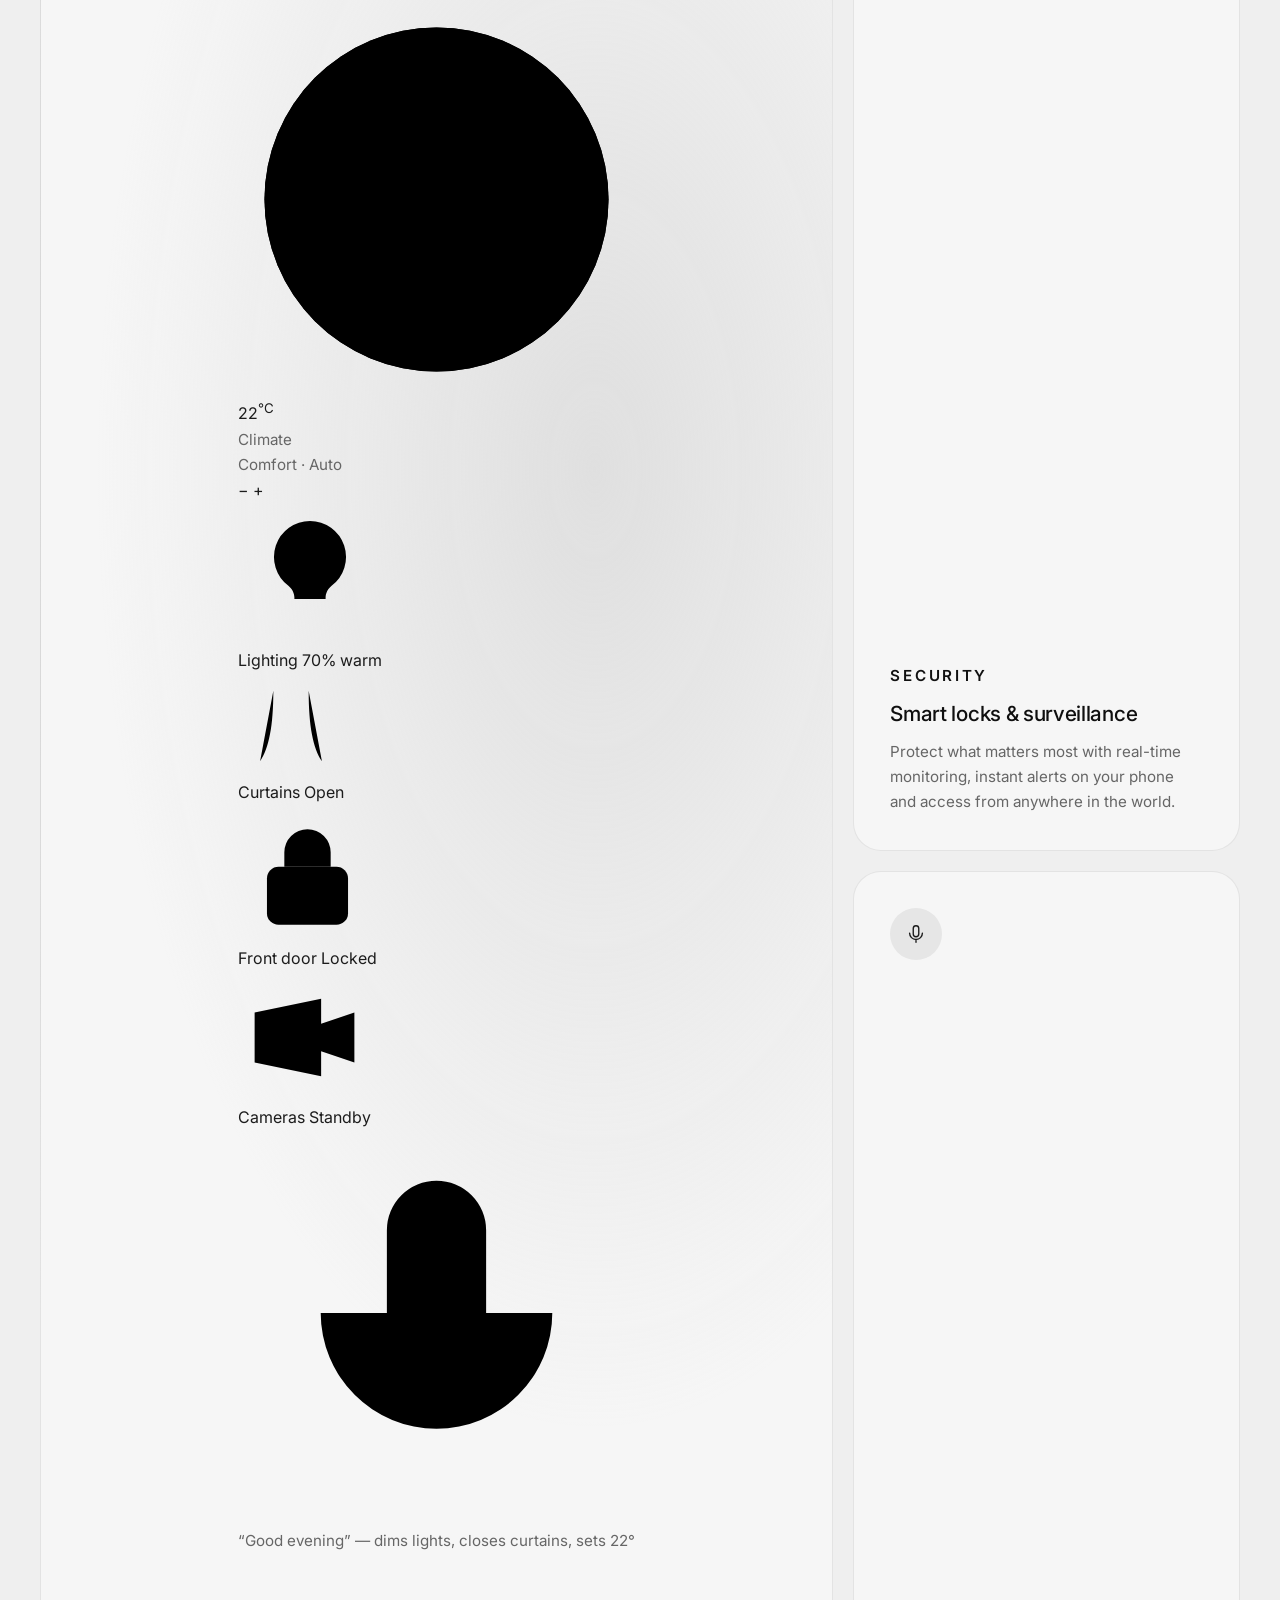
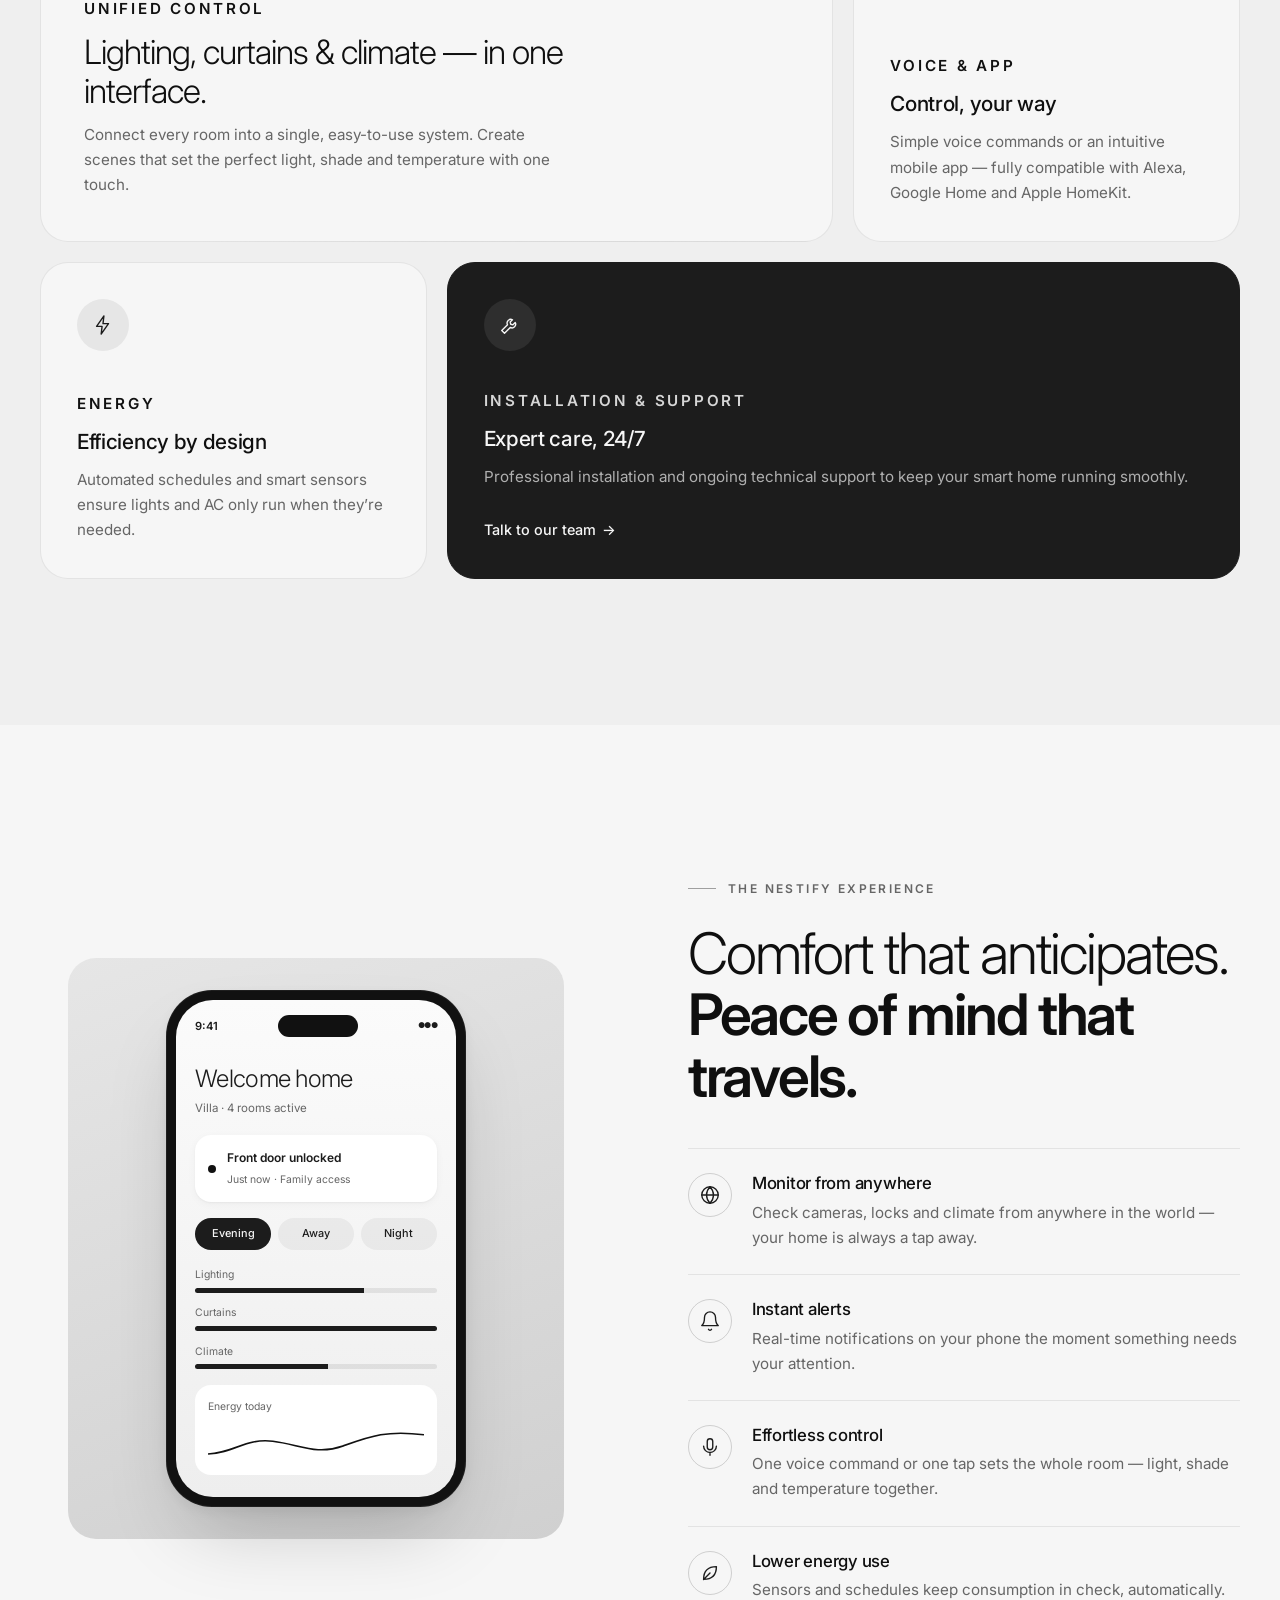
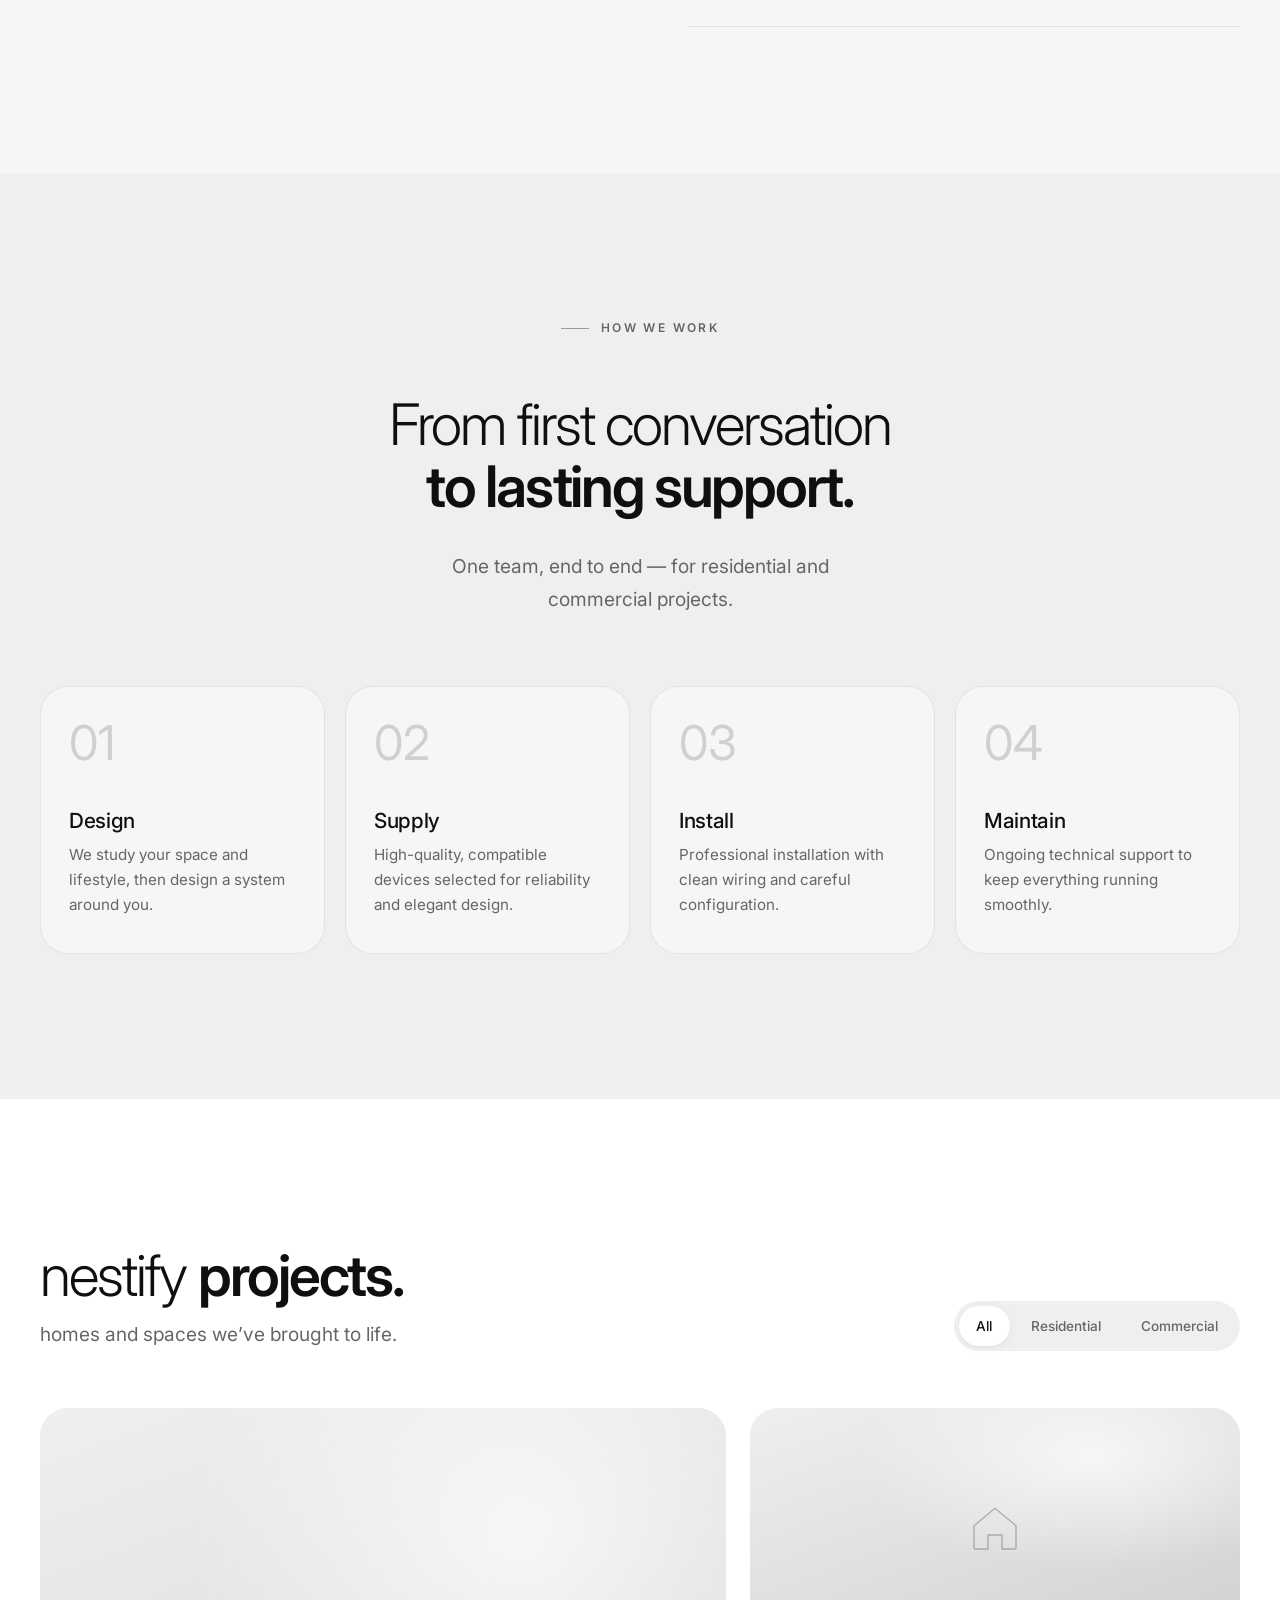
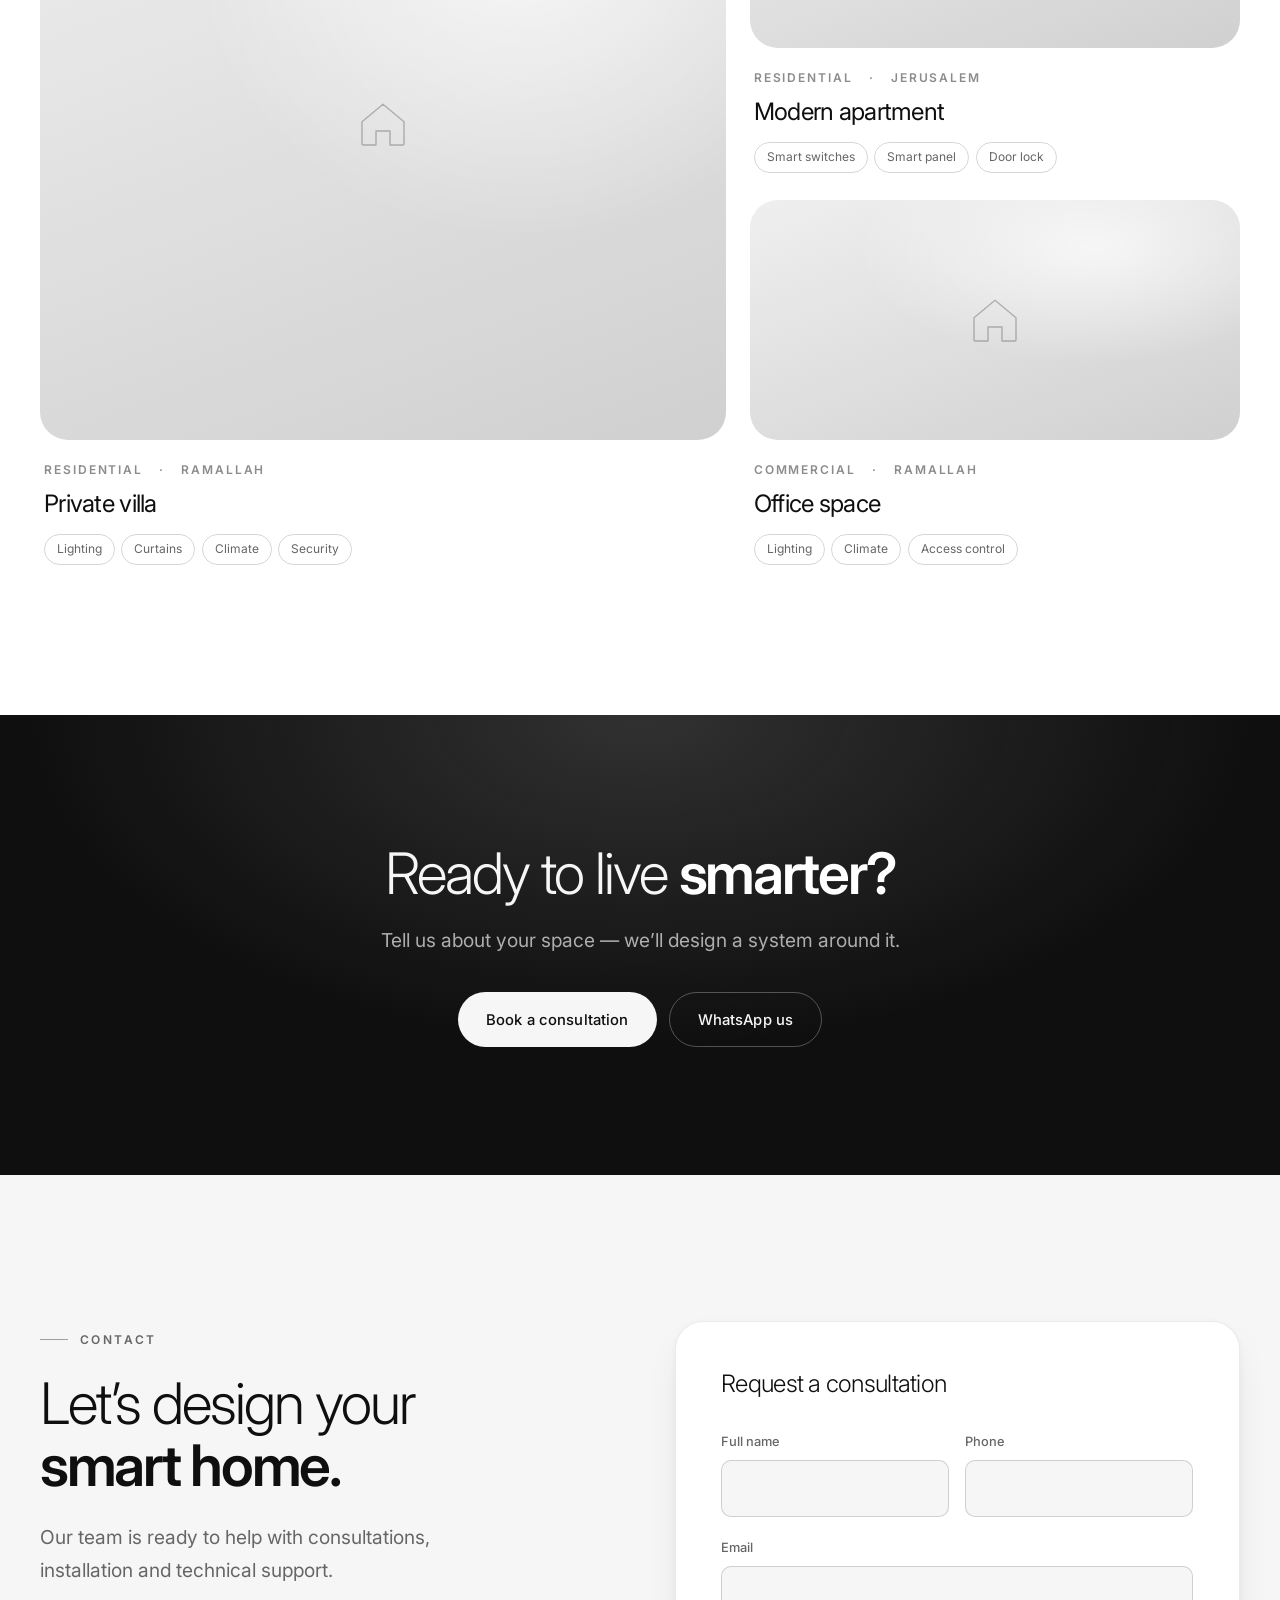
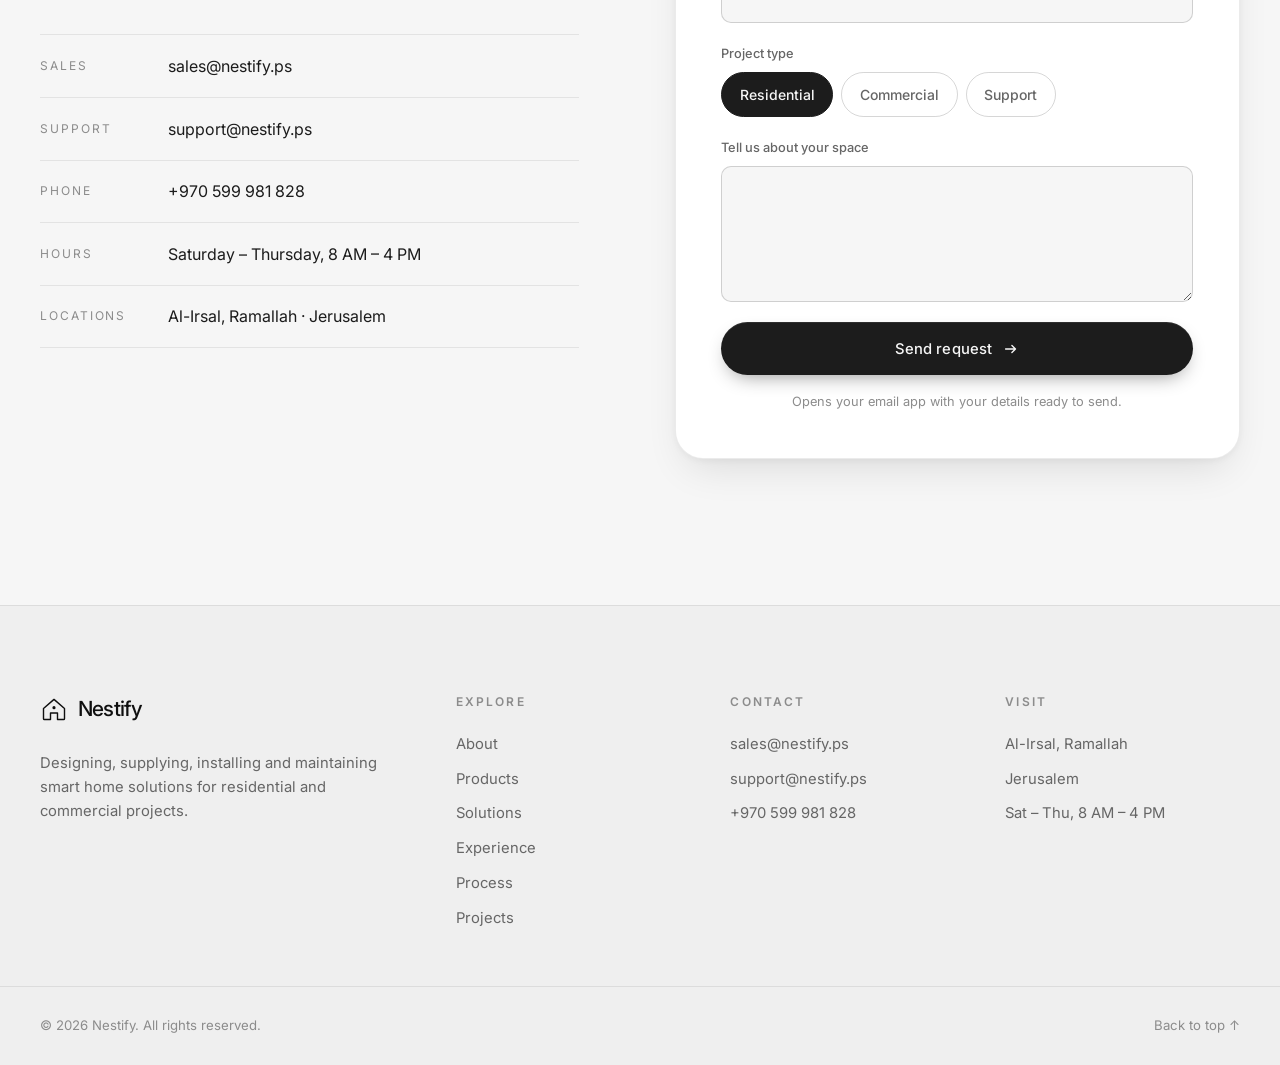
==== commit 9631c249: "Video hero and projects section - Replace the home hero with a full-screen background video   (asset" ====
--- a/index.html
+++ b/index.html
@@ -17,7 +17,7 @@
   <link href="https://fonts.googleapis.com/css2?family=Inter:wght@300;400;500;600;700&display=swap" rel="stylesheet">
   <link rel="stylesheet" href="css/styles.css">
 </head>
-<body>
+<body class="has-video-hero">
   <a class="skip-link" href="#main">Skip to content</a>
 
   <!-- ============ Header ============ -->
@@ -34,7 +34,7 @@
           <li><a href="#products">Products</a></li>
           <li><a href="#solutions">Solutions</a></li>
           <li><a href="#experience">Experience</a></li>
-          <li><a href="#process">Process</a></li>
+          <li><a href="#projects">Projects</a></li>
           <li><a href="#contact">Contact</a></li>
         </ul>
       </nav>
@@ -54,7 +54,7 @@
           <li><a href="#products">Products</a></li>
           <li><a href="#solutions">Solutions</a></li>
           <li><a href="#experience">Experience</a></li>
-          <li><a href="#process">Process</a></li>
+          <li><a href="#projects">Projects</a></li>
           <li><a href="#contact">Contact</a></li>
         </ul>
       </nav>
@@ -66,30 +66,38 @@
   </header>
 
   <main id="main">
-    <!-- ============ Hero ============ -->
+    <!-- ============ Hero (video) ============ -->
     <section class="hero" id="top">
-      <div class="hero-glow" aria-hidden="true"></div>
-      <div class="container hero-grid">
-        <div class="hero-copy">
-          <p class="eyebrow reveal">Smart Home &middot; Ramallah &amp; Jerusalem</p>
-          <h1 class="display reveal" style="--d:1">
-            Intelligent living,<br>
-            <em>beautifully</em> simple.
-          </h1>
-          <p class="lead reveal" style="--d:2">
-            Nestify designs, supplies, installs and maintains high-quality smart solutions
-            for residential and commercial projects &mdash; lighting, curtains, climate and
-            security, unified in one effortless system.
-          </p>
-          <div class="hero-actions reveal" style="--d:3">
-            <a class="btn btn-dark" href="#contact">
-              Book a consultation
-              <svg class="btn-arrow" viewBox="0 0 20 20" aria-hidden="true"><path d="M4 10h11m-4-4 4 4-4 4" fill="none" stroke="currentColor" stroke-width="1.5" stroke-linecap="round" stroke-linejoin="round"/></svg>
-            </a>
-            <a class="btn btn-ghost" href="#products">Explore products</a>
-          </div>
-
-          <div class="compat reveal" style="--d:4">
+      <div class="hero-media" aria-hidden="true">
+        <!-- Drop the house film into assets/video/ (hero.mp4, optional hero.webm and hero-poster.jpg). -->
+        <video class="hero-video" data-hero-video autoplay muted loop playsinline preload="auto">
+          <source src="assets/video/hero.webm" type="video/webm">
+          <source src="assets/video/hero.mp4" type="video/mp4">
+        </video>
+      </div>
+      <div class="hero-shade" aria-hidden="true"></div>
+
+      <div class="container hero-content">
+        <p class="eyebrow reveal">Smart Home &middot; Ramallah &amp; Jerusalem</p>
+        <h1 class="display reveal" style="--d:1">
+          Intelligent living,<br>
+          <em>beautifully</em> simple.
+        </h1>
+        <p class="lead reveal" style="--d:2">
+          Nestify designs, supplies, installs and maintains high-quality smart solutions
+          for residential and commercial projects &mdash; lighting, curtains, climate and
+          security, unified in one effortless system.
+        </p>
+        <div class="hero-actions reveal" style="--d:3">
+          <a class="btn btn-light" href="#contact">
+            Book a consultation
+            <svg class="btn-arrow" viewBox="0 0 20 20" aria-hidden="true"><path d="M4 10h11m-4-4 4 4-4 4" fill="none" stroke="currentColor" stroke-width="1.5" stroke-linecap="round" stroke-linejoin="round"/></svg>
+          </a>
+          <a class="btn btn-outline-light" href="#projects">View our projects</a>
+        </div>
+
+        <div class="hero-foot reveal" style="--d:4">
+          <div class="compat">
             <span class="compat-label">Works with</span>
             <ul class="compat-list">
               <li>Amazon Alexa</li>
@@ -97,77 +105,13 @@
               <li>Apple HomeKit</li>
             </ul>
           </div>
-        </div>
-
-        <!-- Interactive control panel illustration -->
-        <div class="hero-visual reveal" style="--d:2">
-          <div class="panel" aria-label="Example Nestify control panel">
-            <div class="panel-head">
-              <div>
-                <p class="panel-kicker">Living Room</p>
-                <p class="panel-title">Evening scene</p>
-              </div>
-              <span class="panel-status"><i></i>All systems online</span>
-            </div>
-
-            <div class="panel-climate">
-              <div class="dial" data-dial style="--p:.55">
-                <svg viewBox="0 0 120 120" aria-hidden="true">
-                  <circle class="dial-track" cx="60" cy="60" r="52"/>
-                  <circle class="dial-fill" cx="60" cy="60" r="52" pathLength="100"/>
-                </svg>
-                <div class="dial-value"><span data-temp>22</span><sup>&deg;C</sup></div>
-              </div>
-              <div class="dial-meta">
-                <p class="panel-kicker">Climate</p>
-                <p class="dial-mode">Comfort &middot; Auto</p>
-                <div class="dial-controls">
-                  <button type="button" class="icon-btn" data-temp-step="-1" aria-label="Lower temperature">&minus;</button>
-                  <button type="button" class="icon-btn" data-temp-step="1" aria-label="Raise temperature">+</button>
-                </div>
-              </div>
-            </div>
-
-            <ul class="panel-tiles">
-              <li>
-                <button type="button" class="tile is-on" data-tile aria-pressed="true">
-                  <svg viewBox="0 0 24 24" aria-hidden="true"><path d="M9 18h6M10 21h4M12 3a6 6 0 0 0-3.6 10.8c.6.5 1 1.2 1 2V16h5.2v-.2c0-.8.4-1.5 1-2A6 6 0 0 0 12 3Z"/></svg>
-                  <span class="tile-name">Lighting</span>
-                  <span class="tile-state" data-on="70% warm" data-off="Off">70% warm</span>
-                </button>
-              </li>
-              <li>
-                <button type="button" class="tile is-on" data-tile aria-pressed="true">
-                  <svg viewBox="0 0 24 24" aria-hidden="true"><path d="M3 4h18M5 4v16M19 4v16M5 20c2-3 3-8 3-16M19 20c-2-3-3-8-3-16"/></svg>
-                  <span class="tile-name">Curtains</span>
-                  <span class="tile-state" data-on="Open" data-off="Closed">Open</span>
-                </button>
-              </li>
-              <li>
-                <button type="button" class="tile is-on" data-tile aria-pressed="true">
-                  <svg viewBox="0 0 24 24" aria-hidden="true"><rect x="5" y="10.5" width="14" height="10" rx="2"/><path d="M8 10.5V8a4 4 0 0 1 8 0v2.5M12 14.5v2"/></svg>
-                  <span class="tile-name">Front door</span>
-                  <span class="tile-state" data-on="Locked" data-off="Unlocked">Locked</span>
-                </button>
-              </li>
-              <li>
-                <button type="button" class="tile" data-tile aria-pressed="false">
-                  <svg viewBox="0 0 24 24" aria-hidden="true"><path d="M3 7.5 15 5v14L3 16.5v-9ZM15 9.5l6-2v9l-6-2"/></svg>
-                  <span class="tile-name">Cameras</span>
-                  <span class="tile-state" data-on="Recording" data-off="Standby">Standby</span>
-                </button>
-              </li>
-            </ul>
-
-            <p class="panel-foot">
-              <svg viewBox="0 0 24 24" aria-hidden="true"><path d="M12 3a3 3 0 0 0-3 3v6a3 3 0 0 0 6 0V6a3 3 0 0 0-3-3ZM5 11a7 7 0 0 0 14 0M12 18v3"/></svg>
-              <span>&ldquo;Good evening&rdquo; &mdash; dims lights, closes curtains, sets 22&deg;</span>
-            </p>
-          </div>
-        </div>
-      </div>
-
-      <a class="scroll-cue" href="#about" aria-label="Scroll to learn more"><span></span></a>
+          <button class="video-toggle" type="button" data-video-toggle aria-pressed="false" aria-label="Pause background video">
+            <svg class="i-pause" viewBox="0 0 20 20" aria-hidden="true"><path d="M7 5v10M13 5v10"/></svg>
+            <svg class="i-play" viewBox="0 0 20 20" aria-hidden="true"><path d="M7 5.5v9l7.5-4.5L7 5.5Z"/></svg>
+          </button>
+        </div>
+      </div>
+
     </section>
 
     <!-- ============ About / Difference ============ -->
@@ -275,12 +219,69 @@
 
         <div class="bento">
           <article class="card card-feature reveal">
-            <div class="card-feature-art" aria-hidden="true">
-              <div class="orbit">
-                <span class="orbit-node n1"><svg viewBox="0 0 24 24"><path d="M9 18h6M10 21h4M12 3a6 6 0 0 0-3.6 10.8c.6.5 1 1.2 1 2V16h5.2v-.2c0-.8.4-1.5 1-2A6 6 0 0 0 12 3Z"/></svg></span>
-                <span class="orbit-node n2"><svg viewBox="0 0 24 24"><path d="M3 4h18M5 4v16M19 4v16M5 20c2-3 3-8 3-16M19 20c-2-3-3-8-3-16"/></svg></span>
-                <span class="orbit-node n3"><svg viewBox="0 0 24 24"><path d="M10 4a2 2 0 1 1 4 0v10.3a4 4 0 1 1-4 0V4Z"/></svg></span>
-                <span class="orbit-core">N</span>
+            <div class="card-feature-art">
+              <div class="panel" aria-label="Example Nestify control panel">
+                <div class="panel-head">
+                  <div>
+                    <p class="panel-kicker">Living Room</p>
+                    <p class="panel-title">Evening scene</p>
+                  </div>
+                  <span class="panel-status"><i></i>All systems online</span>
+                </div>
+
+                <div class="panel-climate">
+                  <div class="dial" data-dial style="--p:.55">
+                    <svg viewBox="0 0 120 120" aria-hidden="true">
+                      <circle class="dial-track" cx="60" cy="60" r="52"/>
+                      <circle class="dial-fill" cx="60" cy="60" r="52" pathLength="100"/>
+                    </svg>
+                    <div class="dial-value"><span data-temp>22</span><sup>&deg;C</sup></div>
+                  </div>
+                  <div class="dial-meta">
+                    <p class="panel-kicker">Climate</p>
+                    <p class="dial-mode">Comfort &middot; Auto</p>
+                    <div class="dial-controls">
+                      <button type="button" class="icon-btn" data-temp-step="-1" aria-label="Lower temperature">&minus;</button>
+                      <button type="button" class="icon-btn" data-temp-step="1" aria-label="Raise temperature">+</button>
+                    </div>
+                  </div>
+                </div>
+
+                <ul class="panel-tiles">
+                  <li>
+                    <button type="button" class="tile is-on" data-tile aria-pressed="true">
+                      <svg viewBox="0 0 24 24" aria-hidden="true"><path d="M9 18h6M10 21h4M12 3a6 6 0 0 0-3.6 10.8c.6.5 1 1.2 1 2V16h5.2v-.2c0-.8.4-1.5 1-2A6 6 0 0 0 12 3Z"/></svg>
+                      <span class="tile-name">Lighting</span>
+                      <span class="tile-state" data-on="70% warm" data-off="Off">70% warm</span>
+                    </button>
+                  </li>
+                  <li>
+                    <button type="button" class="tile is-on" data-tile aria-pressed="true">
+                      <svg viewBox="0 0 24 24" aria-hidden="true"><path d="M3 4h18M5 4v16M19 4v16M5 20c2-3 3-8 3-16M19 20c-2-3-3-8-3-16"/></svg>
+                      <span class="tile-name">Curtains</span>
+                      <span class="tile-state" data-on="Open" data-off="Closed">Open</span>
+                    </button>
+                  </li>
+                  <li>
+                    <button type="button" class="tile is-on" data-tile aria-pressed="true">
+                      <svg viewBox="0 0 24 24" aria-hidden="true"><rect x="5" y="10.5" width="14" height="10" rx="2"/><path d="M8 10.5V8a4 4 0 0 1 8 0v2.5M12 14.5v2"/></svg>
+                      <span class="tile-name">Front door</span>
+                      <span class="tile-state" data-on="Locked" data-off="Unlocked">Locked</span>
+                    </button>
+                  </li>
+                  <li>
+                    <button type="button" class="tile" data-tile aria-pressed="false">
+                      <svg viewBox="0 0 24 24" aria-hidden="true"><path d="M3 7.5 15 5v14L3 16.5v-9ZM15 9.5l6-2v9l-6-2"/></svg>
+                      <span class="tile-name">Cameras</span>
+                      <span class="tile-state" data-on="Recording" data-off="Standby">Standby</span>
+                    </button>
+                  </li>
+                </ul>
+
+                <p class="panel-foot">
+                  <svg viewBox="0 0 24 24" aria-hidden="true"><path d="M12 3a3 3 0 0 0-3 3v6a3 3 0 0 0 6 0V6a3 3 0 0 0-3-3ZM5 11a7 7 0 0 0 14 0M12 18v3"/></svg>
+                  <span>&ldquo;Good evening&rdquo; &mdash; dims lights, closes curtains, sets 22&deg;</span>
+                </p>
               </div>
             </div>
             <div class="card-body">
@@ -425,6 +426,60 @@
       </div>
     </section>
 
+    <!-- ============ Projects ============ -->
+    <!-- Sample entries: replace titles, locations, systems and photos with real Nestify projects. -->
+    <section class="section projects" id="projects">
+      <div class="container">
+        <header class="projects-head">
+          <div>
+            <h2 class="h2 reveal">nestify <em>projects.</em></h2>
+            <p class="products-sub reveal" style="--d:1">homes and spaces we&rsquo;ve brought to life.</p>
+          </div>
+          <div class="filter reveal" style="--d:2" role="group" aria-label="Filter projects">
+            <button type="button" class="filter-btn is-active" data-filter="all" aria-pressed="true">All</button>
+            <button type="button" class="filter-btn" data-filter="residential" aria-pressed="false">Residential</button>
+            <button type="button" class="filter-btn" data-filter="commercial" aria-pressed="false">Commercial</button>
+          </div>
+        </header>
+
+        <ul class="project-grid" data-projects>
+          <li class="project project-lg reveal" style="--d:1" data-category="residential">
+            <article>
+              <!-- Replace the placeholder with: <img src="assets/projects/….jpg" alt="…" loading="lazy"> -->
+              <div class="project-media project-media--placeholder"><svg viewBox="0 0 48 48" aria-hidden="true"><path d="M6 22 24 7l18 15v19a1 1 0 0 1-1 1H30V30H18v12H7a1 1 0 0 1-1-1V22Z"/></svg></div>
+              <div class="project-info">
+                <p class="project-meta"><span>Residential</span><span>Ramallah</span></p>
+                <h3>Private villa</h3>
+                <ul class="project-tags"><li>Lighting</li><li>Curtains</li><li>Climate</li><li>Security</li></ul>
+              </div>
+            </article>
+          </li>
+          <li class="project reveal" style="--d:2" data-category="residential">
+            <article>
+              <!-- Replace the placeholder with: <img src="assets/projects/….jpg" alt="…" loading="lazy"> -->
+              <div class="project-media project-media--placeholder"><svg viewBox="0 0 48 48" aria-hidden="true"><path d="M6 22 24 7l18 15v19a1 1 0 0 1-1 1H30V30H18v12H7a1 1 0 0 1-1-1V22Z"/></svg></div>
+              <div class="project-info">
+                <p class="project-meta"><span>Residential</span><span>Jerusalem</span></p>
+                <h3>Modern apartment</h3>
+                <ul class="project-tags"><li>Smart switches</li><li>Smart panel</li><li>Door lock</li></ul>
+              </div>
+            </article>
+          </li>
+          <li class="project reveal" style="--d:3" data-category="commercial">
+            <article>
+              <!-- Replace the placeholder with: <img src="assets/projects/….jpg" alt="…" loading="lazy"> -->
+              <div class="project-media project-media--placeholder"><svg viewBox="0 0 48 48" aria-hidden="true"><path d="M6 22 24 7l18 15v19a1 1 0 0 1-1 1H30V30H18v12H7a1 1 0 0 1-1-1V22Z"/></svg></div>
+              <div class="project-info">
+                <p class="project-meta"><span>Commercial</span><span>Ramallah</span></p>
+                <h3>Office space</h3>
+                <ul class="project-tags"><li>Lighting</li><li>Climate</li><li>Access control</li></ul>
+              </div>
+            </article>
+          </li>
+        </ul>
+      </div>
+    </section>
+
     <!-- ============ CTA band ============ -->
     <section class="cta-band">
       <div class="container cta-inner reveal">
@@ -526,6 +581,7 @@
           <li><a href="#solutions">Solutions</a></li>
           <li><a href="#experience">Experience</a></li>
           <li><a href="#process">Process</a></li>
+          <li><a href="#projects">Projects</a></li>
         </ul>
       </div>
 
--- a/css/styles.css
+++ b/css/styles.css
@@ -409,40 +409,45 @@
 .mobile-menu-foot { display: grid; gap: 1rem; padding-top: 2rem; text-align: center; }
 .mobile-menu-phone { color: var(--text-soft); font-size: 0.95rem; }
 
-/* Hero */
+/* Hero — full-screen video */
 .hero {
   position: relative;
   min-height: 100vh;
   min-height: 100svh;
   display: flex;
-  align-items: center;
-  padding-block: calc(var(--header-h) + 3rem) 5rem;
+  align-items: flex-end;
+  padding-block: calc(var(--header-h) + 3rem) clamp(3rem, 2rem + 4vw, 5.5rem);
+  color: var(--white);
   background:
-    radial-gradient(120% 80% at 100% 0%, var(--cloud) 0%, transparent 55%),
-    linear-gradient(180deg, var(--paper) 0%, var(--mist) 100%);
+    radial-gradient(90% 70% at 70% 20%, #3a3a3a 0%, transparent 60%),
+    linear-gradient(180deg, #1f1f1f 0%, #0b0b0b 100%);
   overflow: hidden;
-}
-.hero-glow {
+  isolation: isolate;
+}
+.hero-media { position: absolute; inset: 0; z-index: -2; }
+.hero-video {
+  width: 100%;
+  height: 100%;
+  object-fit: cover;
+  opacity: 0;
+  transform: scale(1.04);
+  transition: opacity 1.6s var(--ease), transform 8s var(--ease-soft);
+}
+.hero-video.is-ready { opacity: 1; transform: none; }
+.hero-shade {
   position: absolute;
-  width: 60vmax;
-  height: 60vmax;
-  right: -18vmax;
-  top: 10%;
-  border-radius: 50%;
-  background: radial-gradient(circle, rgba(205, 205, 205, 0.7), transparent 65%);
-  filter: blur(20px);
-  pointer-events: none;
-}
-
-.hero-grid {
-  position: relative;
-  display: grid;
-  grid-template-columns: 1.1fr 0.9fr;
-  align-items: center;
-  gap: clamp(3rem, 2rem + 4vw, 6rem);
-}
-.hero-copy { min-width: 0; }
-.hero-copy .display { margin-bottom: 1.75rem; }
+  inset: 0;
+  z-index: -1;
+  background:
+    linear-gradient(180deg, rgba(0, 0, 0, 0.45) 0%, rgba(0, 0, 0, 0) 28%),
+    linear-gradient(0deg, rgba(0, 0, 0, 0.72) 0%, rgba(0, 0, 0, 0.25) 55%, rgba(0, 0, 0, 0.1) 100%);
+}
+
+.hero-content { position: relative; }
+.hero .eyebrow { color: rgba(255, 255, 255, 0.75); }
+.hero .display { color: var(--white); margin-bottom: 1.5rem; max-width: 14ch; }
+.hero .display em { color: var(--white); }
+.hero .lead { color: rgba(255, 255, 255, 0.78); }
 
 .hero-actions {
   display: flex;
@@ -451,203 +456,47 @@
   margin-top: 2.5rem;
 }
 
-.compat {
-  display: flex;
-  flex-wrap: wrap;
+.hero-foot {
+  display: flex;
   align-items: center;
-  gap: 0.75rem 1.5rem;
-  margin-top: 3.5rem;
-  padding-top: 1.75rem;
-  border-top: 1px solid var(--line);
-  max-width: 34rem;
-}
-.compat-label {
-  font-size: var(--fs-eyebrow);
-  letter-spacing: 0.18em;
-  text-transform: uppercase;
-  color: var(--ash);
-}
-.compat-list { display: flex; flex-wrap: wrap; gap: 0.5rem 1.5rem; }
-.compat-list li {
-  font-size: 0.9rem;
-  font-weight: 500;
-  color: var(--charcoal);
-  display: inline-flex;
-  align-items: center;
-  gap: 0.5rem;
-}
-.compat-list li::before {
-  content: "";
-  width: 5px;
-  height: 5px;
+  justify-content: space-between;
+  gap: 1.5rem;
+  margin-top: clamp(2.5rem, 2rem + 3vw, 4.5rem);
+  padding-top: 1.5rem;
+  border-top: 1px solid rgba(255, 255, 255, 0.18);
+}
+.hero .compat-label { color: rgba(255, 255, 255, 0.6); }
+.hero .compat-list li { color: var(--white); }
+.hero .compat-list li::before { background: var(--white); }
+
+.video-toggle {
+  display: grid;
+  place-items: center;
+  flex: none;
+  width: 44px;
+  height: 44px;
   border-radius: 50%;
-  background: var(--accent);
-}
-
-/* Hero control panel */
-.hero-visual { min-width: 0; display: flex; justify-content: center; }
-
-.panel {
-  width: 100%;
-  max-width: 440px;
-  padding: 1.75rem;
-  border-radius: var(--r-lg);
-  color: var(--paper);
-  background:
-    radial-gradient(120% 60% at 0% 0%, rgba(150, 150, 150, 0.22), transparent 60%),
-    linear-gradient(160deg, #2b2b2b 0%, #141414 100%);
-  box-shadow: var(--shadow-lg), 0 0 0 1px rgba(255, 255, 255, 0.05) inset;
-  transform: perspective(1400px) rotateY(-6deg) rotateX(3deg);
-  transition: transform 1.2s var(--ease);
-  animation: float 9s ease-in-out infinite;
-}
-.panel:hover { transform: perspective(1400px) rotateY(0) rotateX(0); }
-
-.panel-head {
-  display: flex;
-  justify-content: space-between;
-  align-items: flex-start;
-  gap: 1rem;
-  margin-bottom: 1.5rem;
-}
-.panel-kicker {
-  font-size: 0.7rem;
-  letter-spacing: 0.18em;
-  text-transform: uppercase;
-  color: rgba(255, 255, 255, 0.5);
-}
-.panel-title { font-size: 1.25rem; font-weight: 400; letter-spacing: -0.02em; margin-top: 0.2rem; }
-.panel-status {
-  display: inline-flex;
-  align-items: center;
-  gap: 0.45rem;
-  padding: 0.35rem 0.75rem;
-  border-radius: var(--r-pill);
-  background: rgba(255, 255, 255, 0.06);
-  font-size: 0.7rem;
-  color: rgba(255, 255, 255, 0.75);
-  white-space: nowrap;
-}
-.panel-status i {
-  width: 6px;
-  height: 6px;
-  border-radius: 50%;
-  background: #ffffff;
-  box-shadow: 0 0 0 0 rgba(255, 255, 255, 0.6);
-  animation: pulse 2.4s ease-out infinite;
-}
-
-.panel-climate {
-  display: flex;
-  align-items: center;
-  gap: 1.5rem;
-  padding: 1.25rem;
-  margin-bottom: 1rem;
-  border-radius: var(--r-md);
-  background: rgba(255, 255, 255, 0.04);
-  border: 1px solid rgba(255, 255, 255, 0.06);
-}
-.dial { position: relative; width: 112px; height: 112px; flex: none; }
-.dial svg { width: 100%; height: 100%; transform: rotate(-90deg); }
-.dial circle { fill: none; stroke-width: 5; }
-.dial-track { stroke: rgba(255, 255, 255, 0.08); }
-.dial-fill {
-  stroke: #d6d6d6;
-  stroke-linecap: round;
-  stroke-dasharray: calc(var(--p) * 100) 100;
-  transition: stroke-dasharray var(--t-slow) var(--ease);
-}
-.dial-value {
-  position: absolute;
-  inset: 0;
-  display: grid;
-  place-content: center;
-  font-size: 2.1rem;
-  font-weight: 300;
-  letter-spacing: -0.04em;
-  grid-auto-flow: column;
-  align-items: start;
-}
-.dial-value sup { font-size: 0.8rem; margin-top: 0.5rem; margin-left: 2px; color: rgba(255, 255, 255, 0.6); }
-.dial-meta { min-width: 0; }
-.dial-mode { font-size: 0.95rem; margin: 0.2rem 0 0.9rem; }
-.dial-controls { display: flex; gap: 0.5rem; }
-.icon-btn {
-  width: 36px;
-  height: 36px;
-  border-radius: 50%;
-  border: 1px solid rgba(255, 255, 255, 0.14);
-  color: var(--paper);
-  font-size: 1.1rem;
-  line-height: 1;
+  border: 1px solid rgba(255, 255, 255, 0.3);
+  color: var(--white);
   transition: background-color var(--t-fast) var(--ease), border-color var(--t-fast) var(--ease);
 }
-.icon-btn:hover { background: rgba(255, 255, 255, 0.08); border-color: rgba(255, 255, 255, 0.3); }
-
-.panel-tiles { display: grid; grid-template-columns: 1fr 1fr; gap: 0.75rem; }
-.tile {
-  width: 100%;
-  display: grid;
-  gap: 0.15rem;
-  padding: 1rem;
-  text-align: left;
-  border-radius: var(--r-md);
-  background: rgba(255, 255, 255, 0.04);
-  border: 1px solid rgba(255, 255, 255, 0.06);
-  color: rgba(255, 255, 255, 0.7);
-  transition: background-color var(--t-med) var(--ease), color var(--t-med) var(--ease), transform var(--t-fast) var(--ease), border-color var(--t-med) var(--ease);
-}
-.tile:hover { border-color: rgba(255, 255, 255, 0.16); }
-.tile:active { transform: scale(0.97); }
-.tile svg {
-  width: 22px;
-  height: 22px;
-  margin-bottom: 0.6rem;
-  fill: none;
-  stroke: currentColor;
-  stroke-width: 1.5;
-  stroke-linecap: round;
-  stroke-linejoin: round;
-}
-.tile-name { font-size: 0.9rem; font-weight: 500; }
-.tile-state { font-size: 0.75rem; opacity: 0.7; }
-.tile.is-on { background: var(--paper); color: var(--ink); border-color: var(--paper); }
-
-.panel-foot {
-  display: flex;
-  align-items: center;
-  gap: 0.6rem;
-  margin-top: 1.25rem;
-  padding-top: 1.25rem;
-  border-top: 1px solid rgba(255, 255, 255, 0.08);
-  font-size: 0.8rem;
-  color: rgba(255, 255, 255, 0.6);
-}
-.panel-foot svg { width: 18px; height: 18px; flex: none; fill: none; stroke: #d6d6d6; stroke-width: 1.5; stroke-linecap: round; }
-
-.scroll-cue {
-  position: absolute;
-  left: 50%;
-  bottom: 1.75rem;
-  width: 26px;
-  height: 42px;
-  margin-left: -13px;
-  border: 1px solid var(--line-strong);
-  border-radius: 20px;
-}
-.scroll-cue span {
-  position: absolute;
-  left: 50%;
-  top: 9px;
-  width: 3px;
-  height: 7px;
-  margin-left: -1.5px;
-  border-radius: 2px;
-  background: var(--charcoal);
-  animation: scroll-cue 2.2s var(--ease) infinite;
-}
-
-/* About */
+.video-toggle:hover { background: rgba(255, 255, 255, 0.1); border-color: var(--white); }
+.video-toggle svg { width: 18px; height: 18px; fill: none; stroke: currentColor; stroke-width: 1.6; stroke-linecap: round; stroke-linejoin: round; }
+.video-toggle .i-play { display: none; }
+.video-toggle[aria-pressed="true"] .i-pause { display: none; }
+.video-toggle[aria-pressed="true"] .i-play { display: block; }
+.video-toggle[hidden] { display: none; }
+
+/* Header over the dark video hero, until the page scrolls */
+.has-video-hero .site-header:not(.is-scrolled) .brand,
+.has-video-hero .site-header:not(.is-scrolled) .primary-nav a,
+.has-video-hero .site-header:not(.is-scrolled) .primary-nav a:hover { color: var(--white); }
+.has-video-hero .site-header:not(.is-scrolled) .primary-nav a { opacity: 0.8; }
+.has-video-hero .site-header:not(.is-scrolled) .primary-nav a:hover { opacity: 1; }
+.has-video-hero .site-header:not(.is-scrolled) .header-cta { --btn-bg: var(--white); --btn-fg: var(--ink); box-shadow: none; }
+.has-video-hero .site-header:not(.is-scrolled) .menu-toggle { border-color: rgba(255, 255, 255, 0.4); }
+.has-video-hero .site-header:not(.is-scrolled) .menu-toggle span { background: var(--white); }
+.has-video-hero /* About */
 .about { background: var(--paper); }
 .about-head { max-width: 62rem; }
 .about-body {
@@ -716,7 +565,6 @@
   transition: background-color var(--t-med) var(--ease), color var(--t-med) var(--ease), transform var(--t-med) var(--ease);
 }
 .card-icon svg,
-.orbit-node svg,
 .benefit-icon svg {
   width: 22px;
   height: 22px;
@@ -744,52 +592,9 @@
   flex: 1;
   display: grid;
   place-items: center;
-  min-height: 260px;
-  padding: 2rem;
-}
-
-.orbit {
-  position: relative;
-  width: min(320px, 70vw);
-  aspect-ratio: 1;
-  border-radius: 50%;
-  border: 1px solid var(--line-strong);
-}
-.orbit::before {
-  content: "";
-  position: absolute;
-  inset: 18%;
-  border-radius: 50%;
-  border: 1px dashed var(--line-strong);
-  animation: spin 60s linear infinite;
-}
-.orbit-core {
-  position: absolute;
-  inset: 36%;
-  display: grid;
-  place-items: center;
-  border-radius: 50%;
-  background: var(--charcoal);
-  color: var(--paper);
-  font-size: clamp(1.8rem, 1.4rem + 1.5vw, 2.6rem);
-  box-shadow: 0 20px 40px -12px rgba(0, 0, 0, 0.45);
-}
-.orbit-node {
-  position: absolute;
-  display: grid;
-  place-items: center;
-  width: 56px;
-  height: 56px;
-  margin: -28px 0 0 -28px;
-  border-radius: 50%;
-  background: var(--white);
-  color: var(--charcoal);
-  box-shadow: var(--shadow-md);
-  animation: float 7s ease-in-out infinite;
-}
-.orbit-node.n1 { left: 50%; top: 0; }
-.orbit-node.n2 { left: 93.3%; top: 75%; animation-delay: -2.3s; }
-.orbit-node.n3 { left: 6.7%; top: 75%; animation-delay: -4.6s; }
+  padding: clamp(1.5rem, 1rem + 2vw, 3rem) clamp(1rem, 0.5rem + 2vw, 3rem) 0;
+}
+.card-feature .panel { max-width: 400px; }
 
 .card-dark {
   grid-column: span 2;
@@ -1183,6 +988,102 @@
 .product-card-arrow svg { width: 18px; height: 18px; fill: none; stroke: currentColor; stroke-width: 1.6; stroke-linecap: round; stroke-linejoin: round; }
 .product-card:hover .product-card-arrow { background: var(--white); color: var(--ink); transform: rotate(-45deg); }
 
+/* Projects */
+.projects { background: var(--white); }
+.projects-head {
+  display: flex;
+  flex-wrap: wrap;
+  align-items: flex-end;
+  justify-content: space-between;
+  gap: 1.5rem 2rem;
+  margin-bottom: clamp(2.5rem, 2rem + 2vw, 4rem);
+}
+
+.filter {
+  display: inline-flex;
+  gap: 0.25rem;
+  padding: 0.3rem;
+  border-radius: var(--r-pill);
+  background: var(--mist);
+}
+.filter-btn {
+  padding: 0.55rem 1.1rem;
+  border-radius: var(--r-pill);
+  font-size: 0.85rem;
+  font-weight: 500;
+  color: var(--text-soft);
+  transition: background-color var(--t-fast) var(--ease), color var(--t-fast) var(--ease), box-shadow var(--t-fast) var(--ease);
+}
+.filter-btn:hover { color: var(--ink); }
+.filter-btn.is-active { background: var(--white); color: var(--ink); box-shadow: var(--shadow-sm); }
+
+.project-grid {
+  display: grid;
+  grid-template-columns: 1.4fr 1fr;
+  gap: clamp(1rem, 0.5rem + 1.2vw, 1.5rem);
+}
+.project { min-width: 0; }
+.project.project-lg { grid-row: span 2; }
+.project.is-hidden { display: none; }
+.project article { display: flex; flex-direction: column; height: 100%; }
+
+.project-media {
+  position: relative;
+  flex: 1;
+  min-height: 240px;
+  border-radius: var(--r-lg);
+  overflow: hidden;
+  background: var(--cloud);
+}
+.project-lg .project-media { min-height: 420px; }
+.project-media img {
+  position: absolute;
+  inset: 0;
+  width: 100%;
+  height: 100%;
+  object-fit: cover;
+  transition: transform 1.2s var(--ease);
+}
+.project:hover .project-media img { transform: scale(1.04); }
+.project-media--placeholder {
+  display: grid;
+  place-items: center;
+  background:
+    radial-gradient(80% 80% at 70% 20%, rgba(255, 255, 255, 0.7), transparent 60%),
+    linear-gradient(160deg, var(--mist), var(--silver));
+}
+.project-media--placeholder svg {
+  width: 56px;
+  height: 56px;
+  fill: none;
+  stroke: rgba(0, 0, 0, 0.25);
+  stroke-width: 1.2;
+  stroke-linejoin: round;
+}
+
+.project-info { padding: 1.25rem 0.25rem 0.25rem; }
+.project-meta {
+  display: flex;
+  flex-wrap: wrap;
+  gap: 0.4rem 1rem;
+  font-size: var(--fs-eyebrow);
+  font-weight: 600;
+  letter-spacing: 0.16em;
+  text-transform: uppercase;
+  color: var(--ash);
+  margin-bottom: 0.5rem;
+}
+.project-meta span + span::before { content: "\00b7"; margin-right: 1rem; }
+.project-info h3 { font-size: clamp(1.2rem, 1.1rem + 0.5vw, 1.5rem); font-weight: 400; letter-spacing: -0.03em; }
+.project-tags { display: flex; flex-wrap: wrap; gap: 0.4rem; margin-top: 0.9rem; }
+.project-tags li {
+  padding: 0.3rem 0.75rem;
+  border-radius: var(--r-pill);
+  border: 1px solid var(--line-strong);
+  font-size: 0.75rem;
+  color: var(--text-soft);
+}
+
 /* Product pages */
 .product-hero {
   padding-block: calc(var(--header-h) + clamp(2rem, 1rem + 3vw, 4rem)) clamp(4rem, 3rem + 4vw, 7rem);
@@ -1306,11 +1207,6 @@
 @keyframes pulse {
   0% { box-shadow: 0 0 0 0 rgba(255, 255, 255, 0.55); }
   100% { box-shadow: 0 0 0 8px rgba(255, 255, 255, 0); }
-}
-@keyframes scroll-cue {
-  0% { opacity: 0; transform: translateY(0); }
-  30% { opacity: 1; }
-  100% { opacity: 0; transform: translateY(12px); }
 }
 @keyframes alert-in {
   0%, 8% { opacity: 0; transform: translateY(-8px) scale(0.98); }
@@ -1335,14 +1231,7 @@
   .primary-nav { display: none; }
   .menu-toggle { display: block; }
 
-  .hero-grid { grid-template-columns: 1fr; text-align: center; }
-  .hero-copy { display: grid; justify-items: center; }
-  .hero-copy .eyebrow::before,
   .section-head-center .eyebrow::before { display: none; }
-  .hero-copy .lead { margin-inline: auto; }
-  .hero-actions { justify-content: center; }
-  .compat { justify-content: center; margin-inline: auto; }
-  .compat-list { justify-content: center; }
   .panel { transform: none; }
 
   .about-body { grid-template-columns: 1fr; }
@@ -1355,6 +1244,10 @@
 
   .footer-grid { grid-template-columns: repeat(3, 1fr); }
   .footer-brand { grid-column: 1 / -1; }
+
+  .project-grid { grid-template-columns: 1fr 1fr; }
+  .project.project-lg { grid-column: 1 / -1; grid-row: auto; }
+  .project-lg .project-media { min-height: 360px; }
 
   .product-grid { grid-template-columns: repeat(2, 1fr); }
   .product-grid > li:last-child:nth-child(odd) { grid-column: 1 / -1; }
@@ -1386,10 +1279,10 @@
 
   .header-cta { display: none; }
 
-  .hero { padding-block: calc(var(--header-h) + 2.5rem) 4.5rem; min-height: auto; }
+  .hero { padding-block: calc(var(--header-h) + 3rem) 2.5rem; }
+  .hero-foot { align-items: flex-end; }
   .hero-actions { width: 100%; flex-direction: column; }
   .hero-actions .btn { width: 100%; }
-  .scroll-cue { display: none; }
 
   .panel { padding: 1.25rem; border-radius: 22px; }
   .panel-climate { gap: 1rem; padding: 1rem; }
@@ -1403,7 +1296,7 @@
   .card-feature { grid-column: auto; }
   .card { min-height: 0; }
   .card .card-icon + .card-kicker { margin-top: 1.75rem; }
-  .card-feature-art { min-height: 220px; padding: 2.5rem 1.5rem 0; }
+  .card-feature-art { padding: 1.25rem 1rem 0; }
 
   .steps { grid-template-columns: 1fr; }
   .step { display: grid; grid-template-columns: 3.5rem 1fr; column-gap: 1rem; padding: 1.5rem; }
@@ -1420,6 +1313,11 @@
 
   .product-grid,
   .more-products .product-grid { grid-template-columns: 1fr; }
+  .project-grid { grid-template-columns: 1fr; }
+  .project-media,
+  .project-lg .project-media { min-height: 0; aspect-ratio: 4 / 3; flex: none; }
+  .filter { width: 100%; }
+  .filter-btn { flex: 1; }
   .product-card,
   .product-grid > li:last-child:nth-child(odd) .product-card,
   .more-products .product-card { aspect-ratio: 1 / 0.95; border-radius: 28px; }
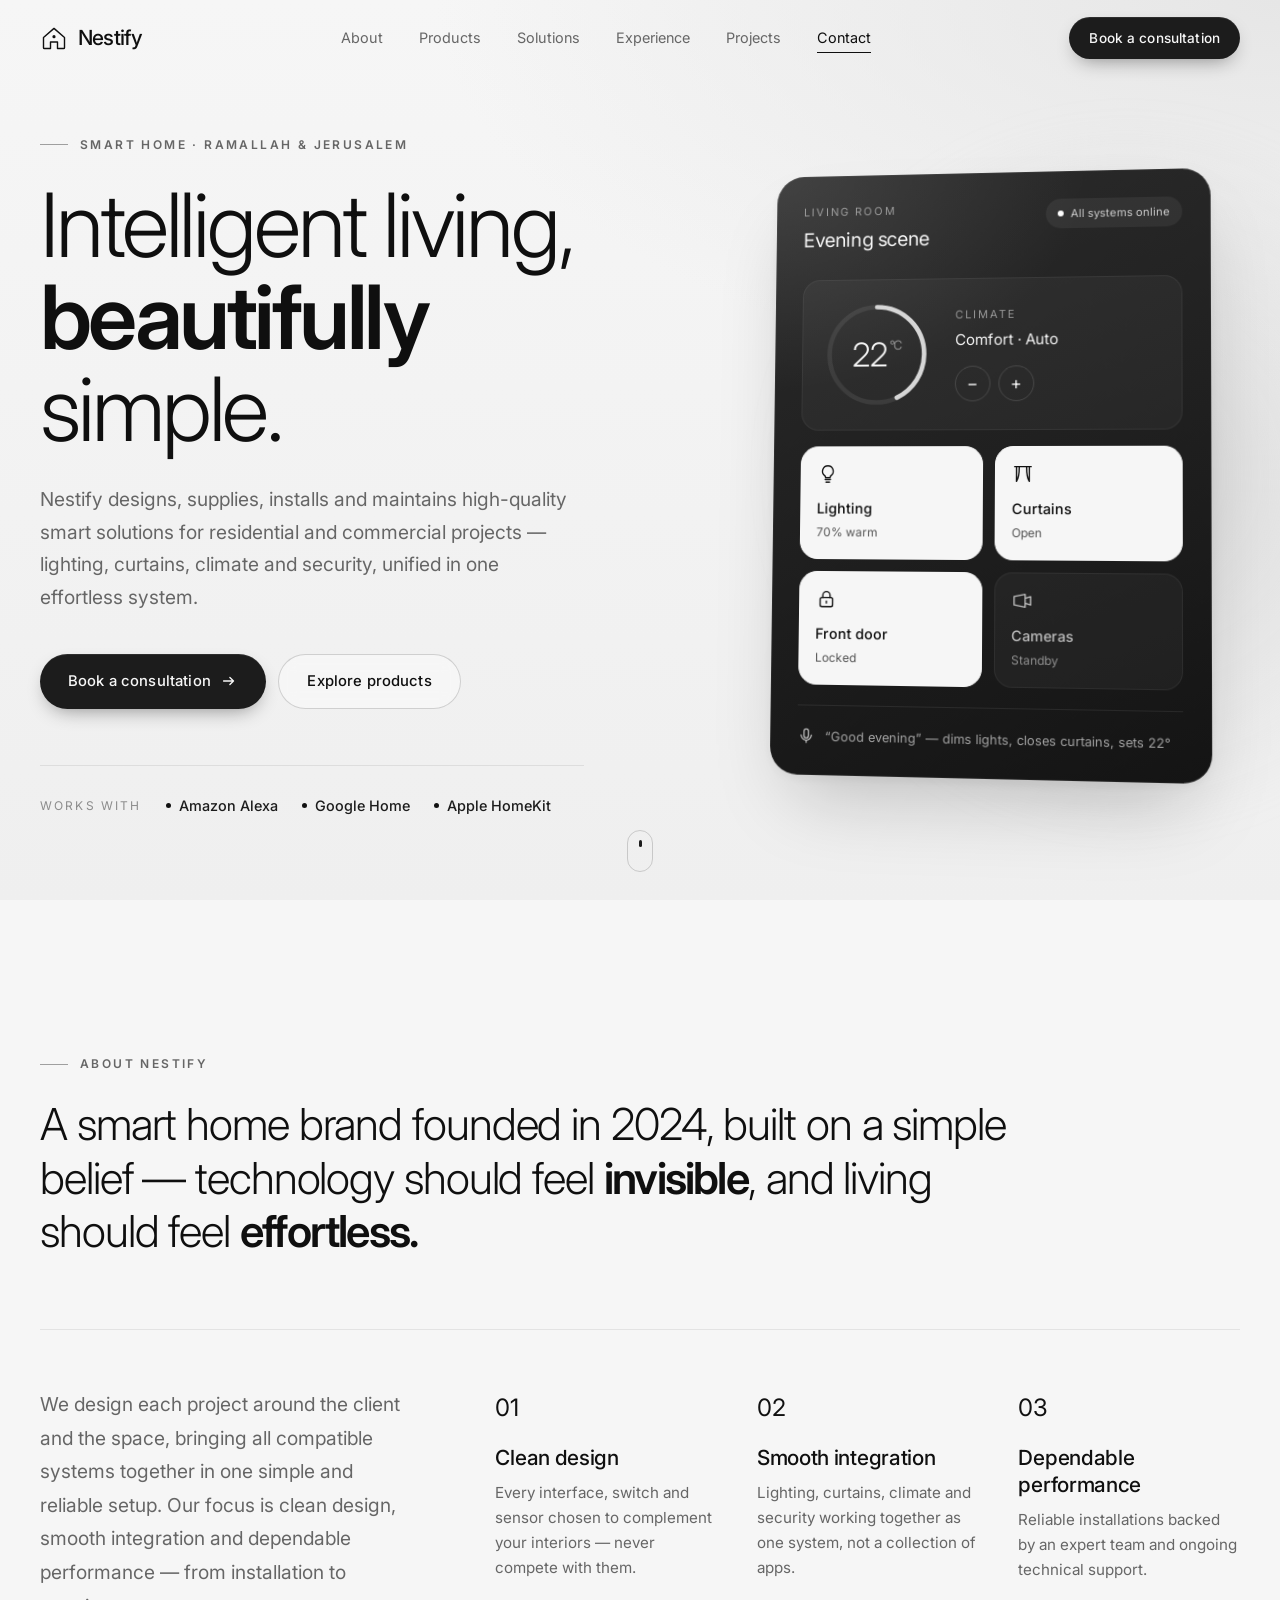
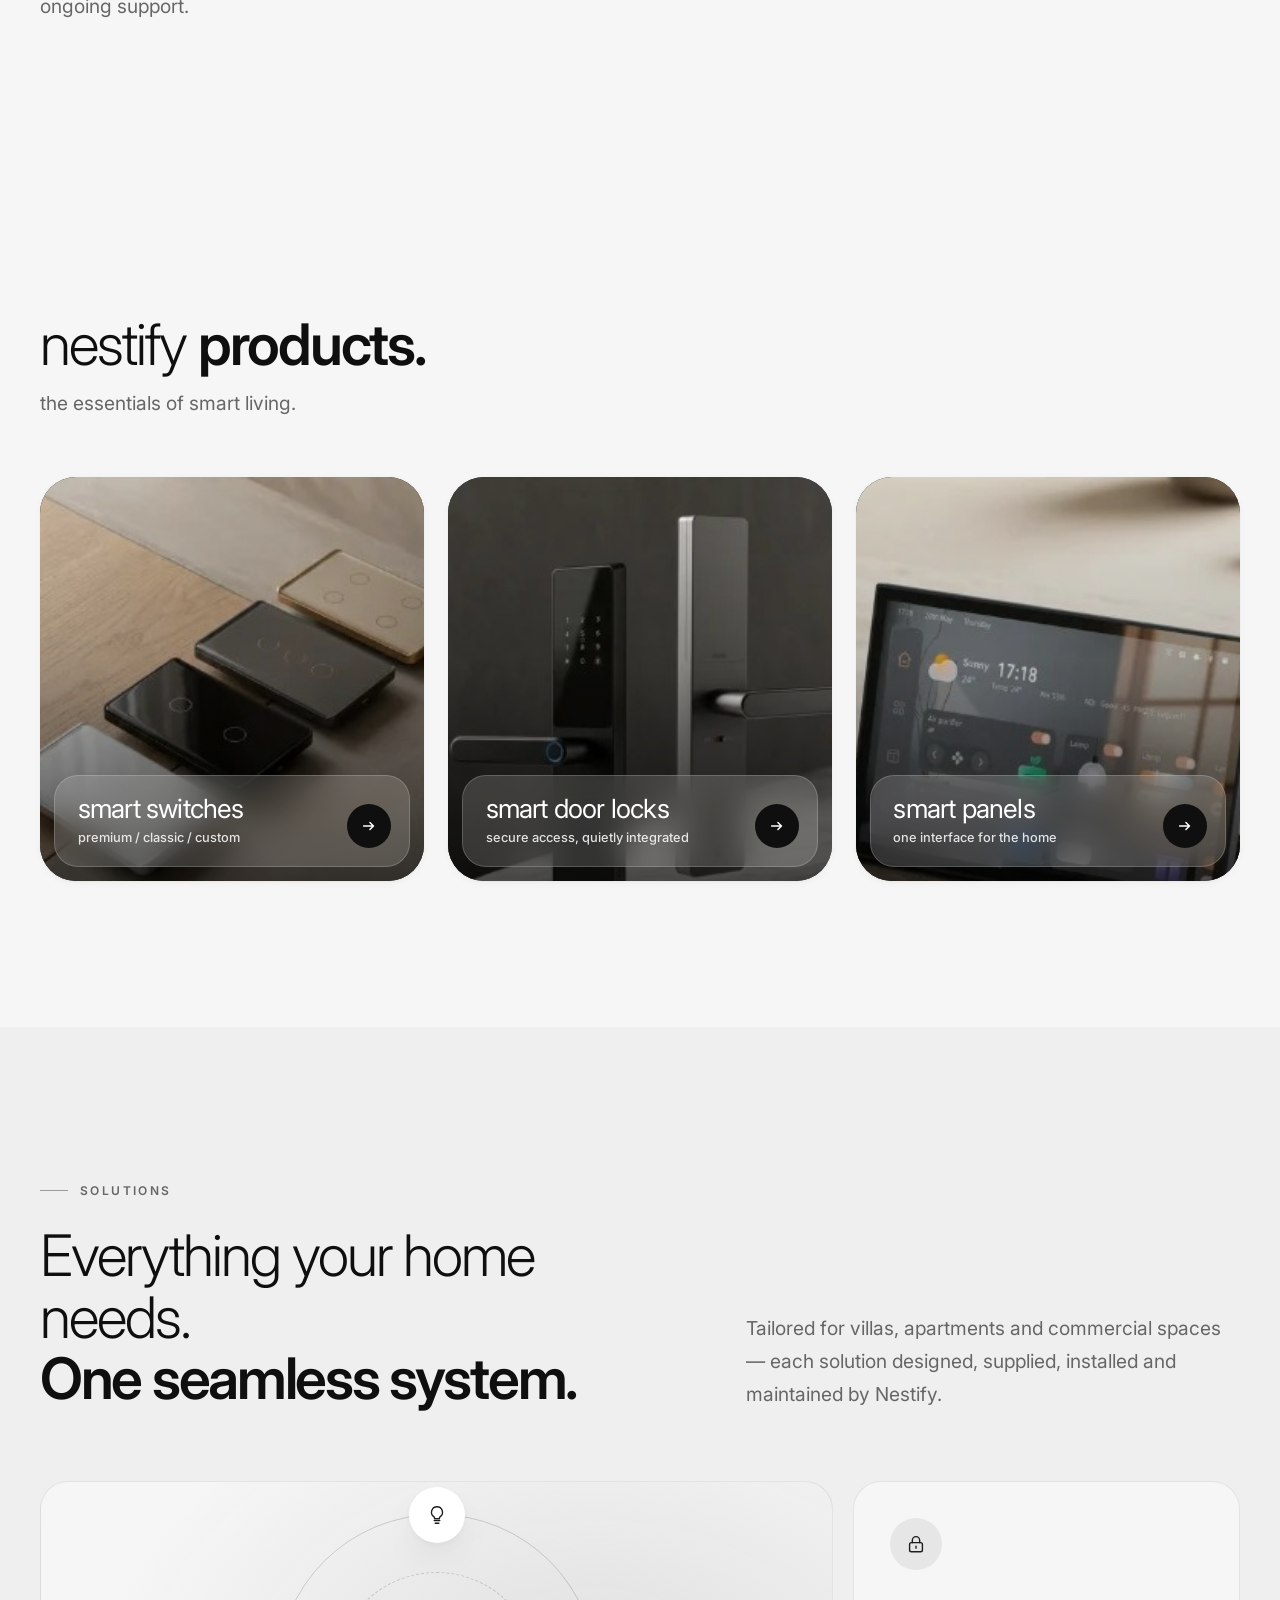
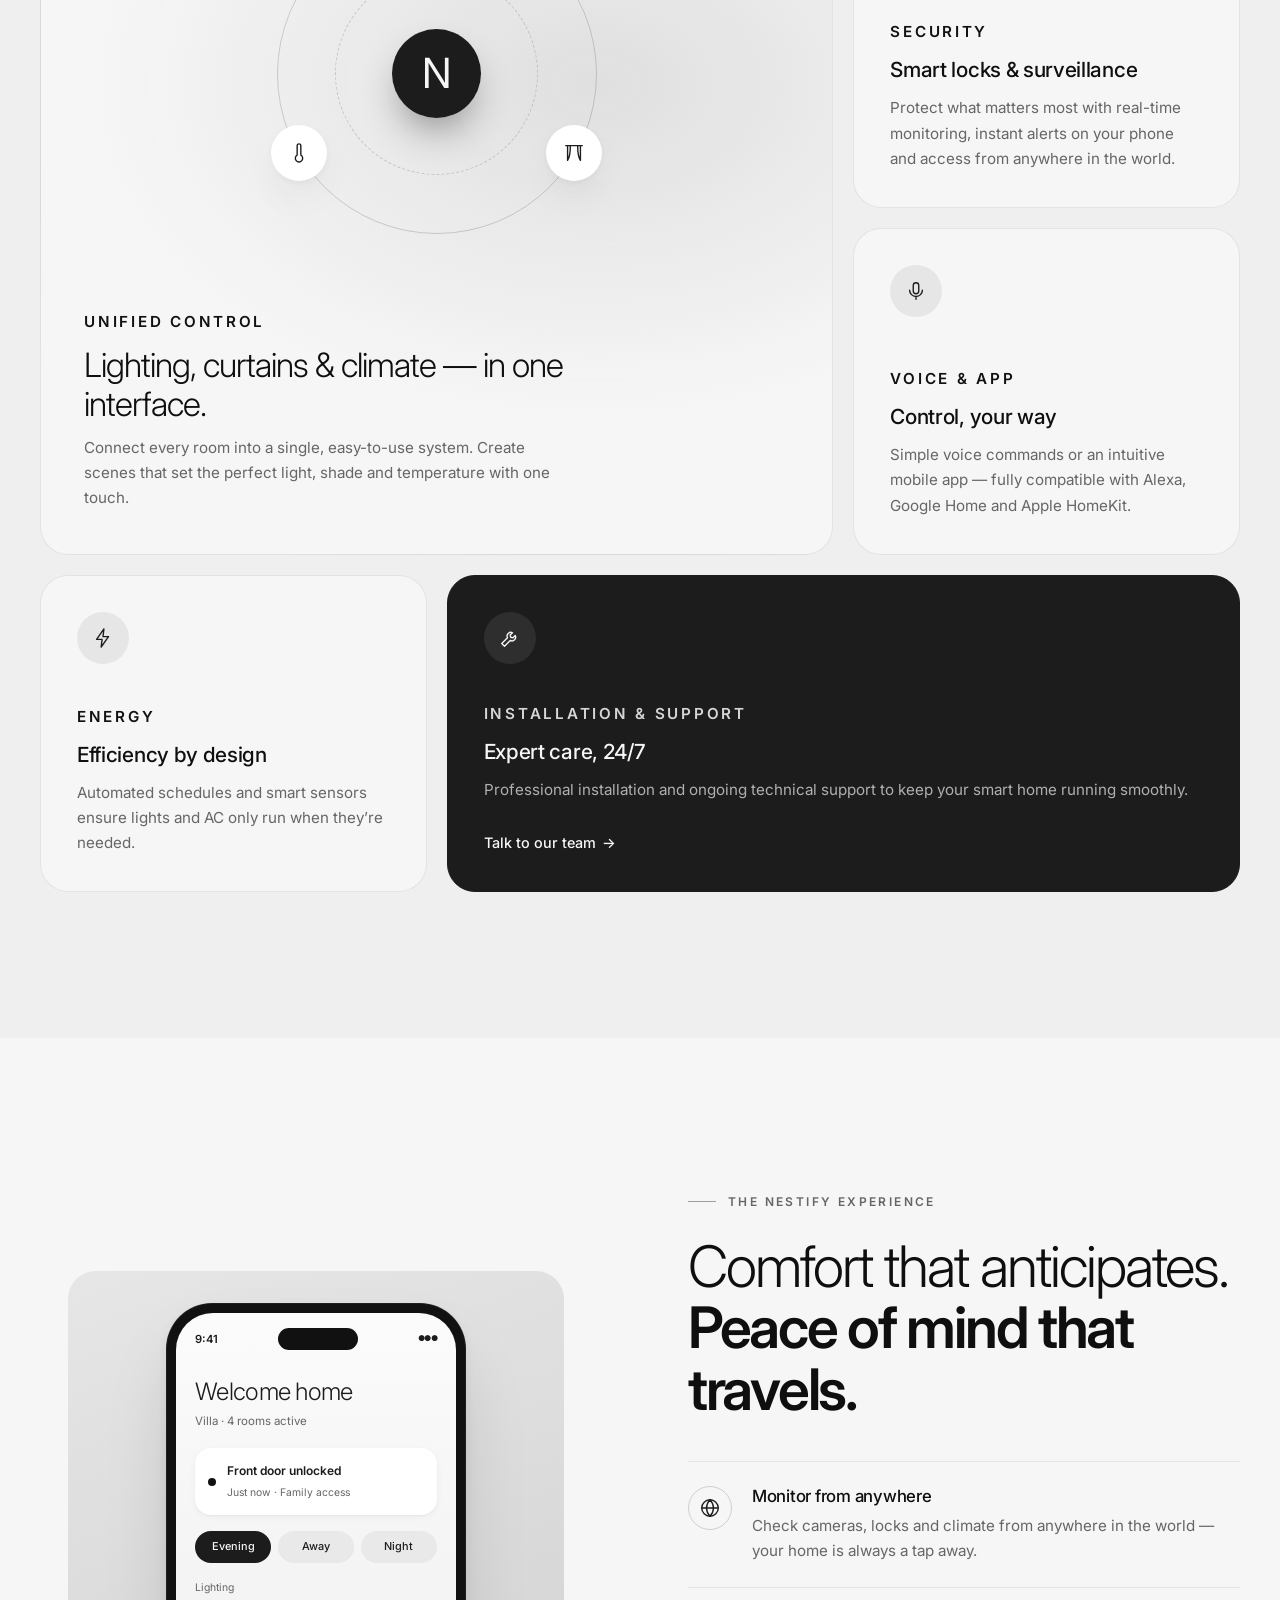
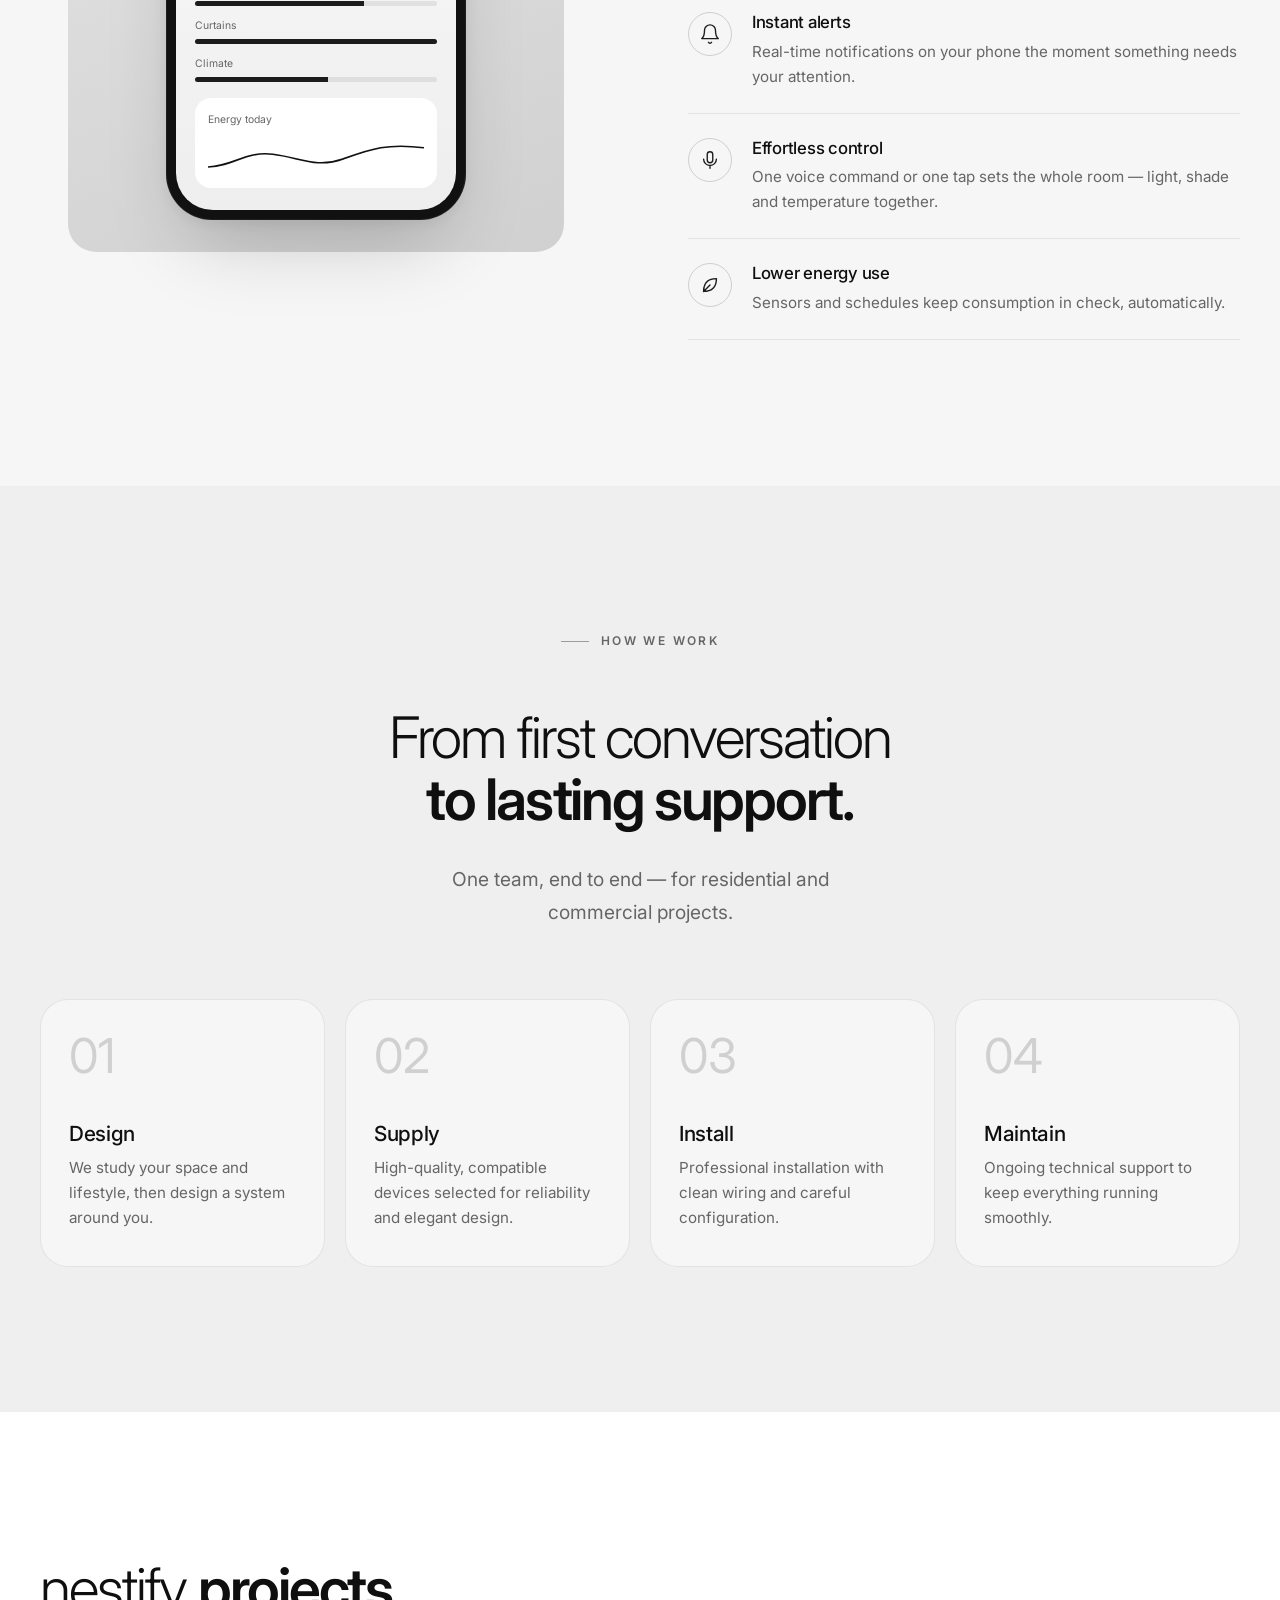
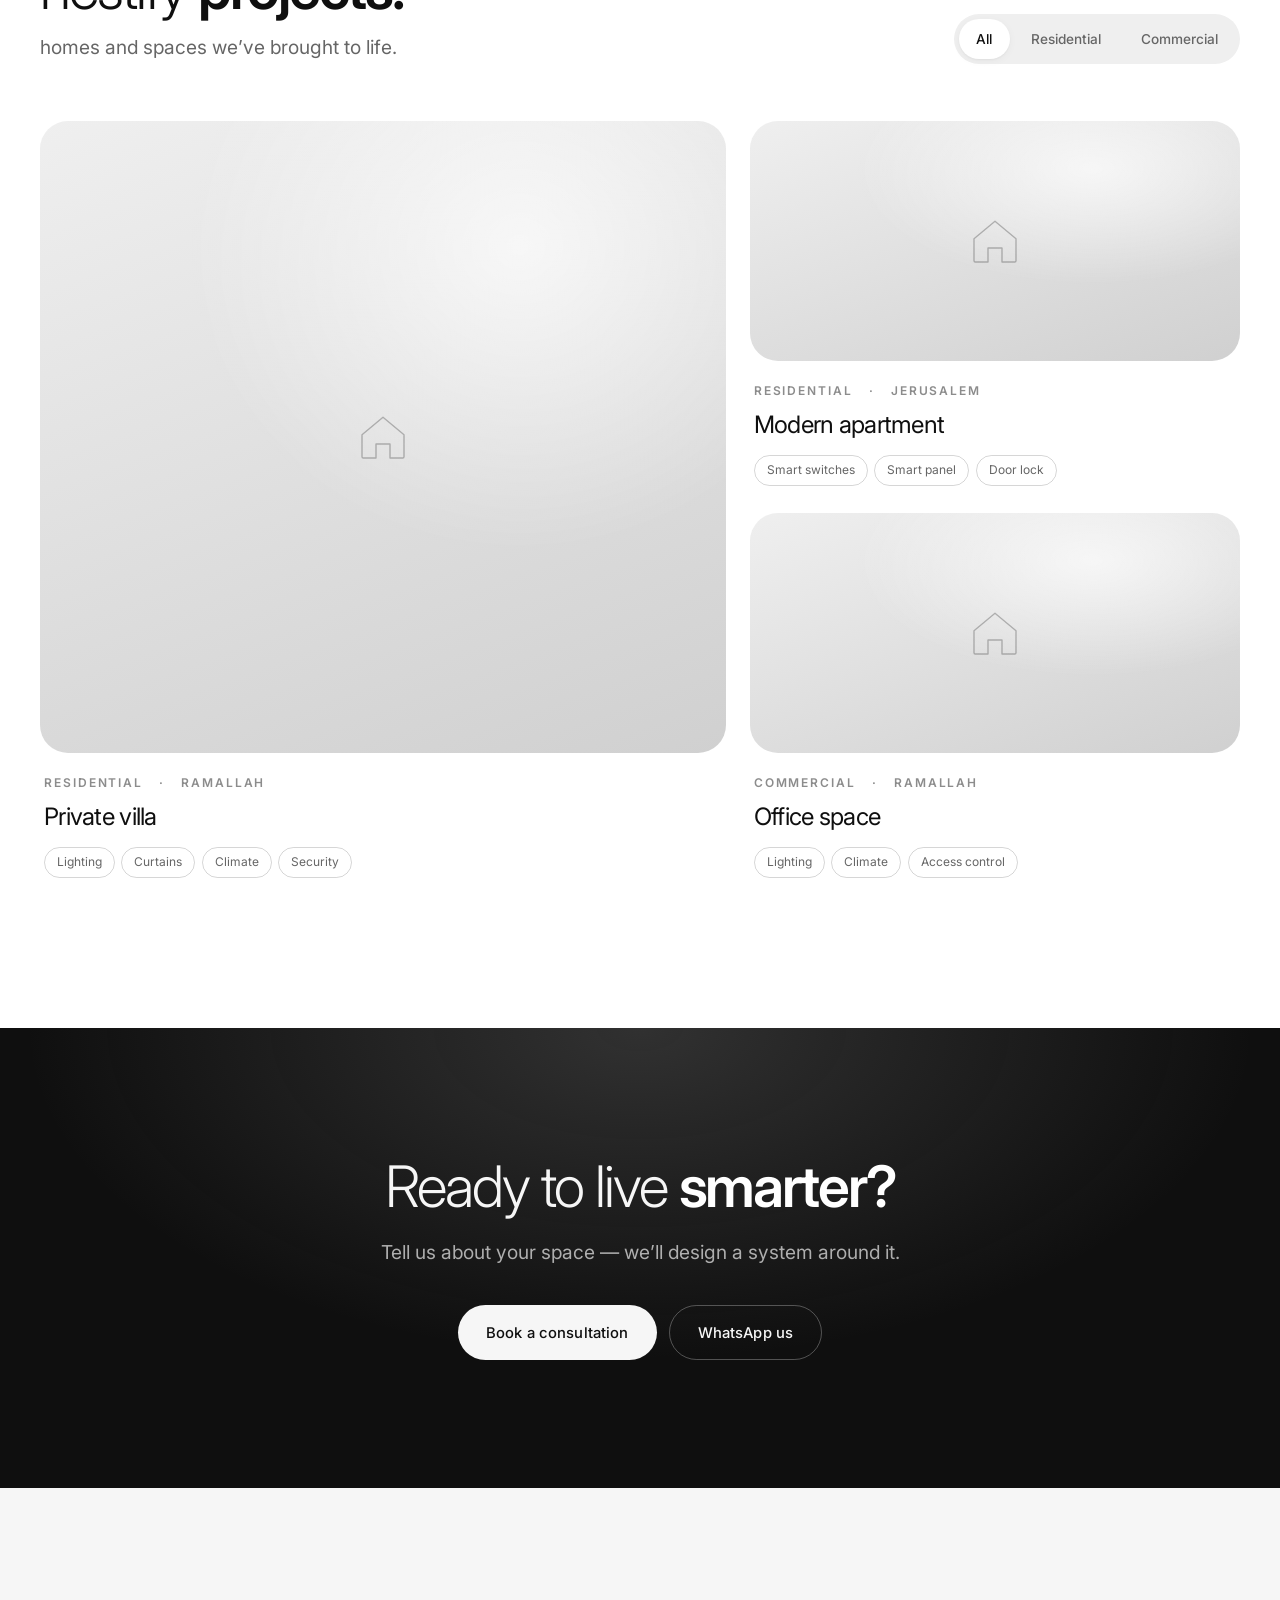
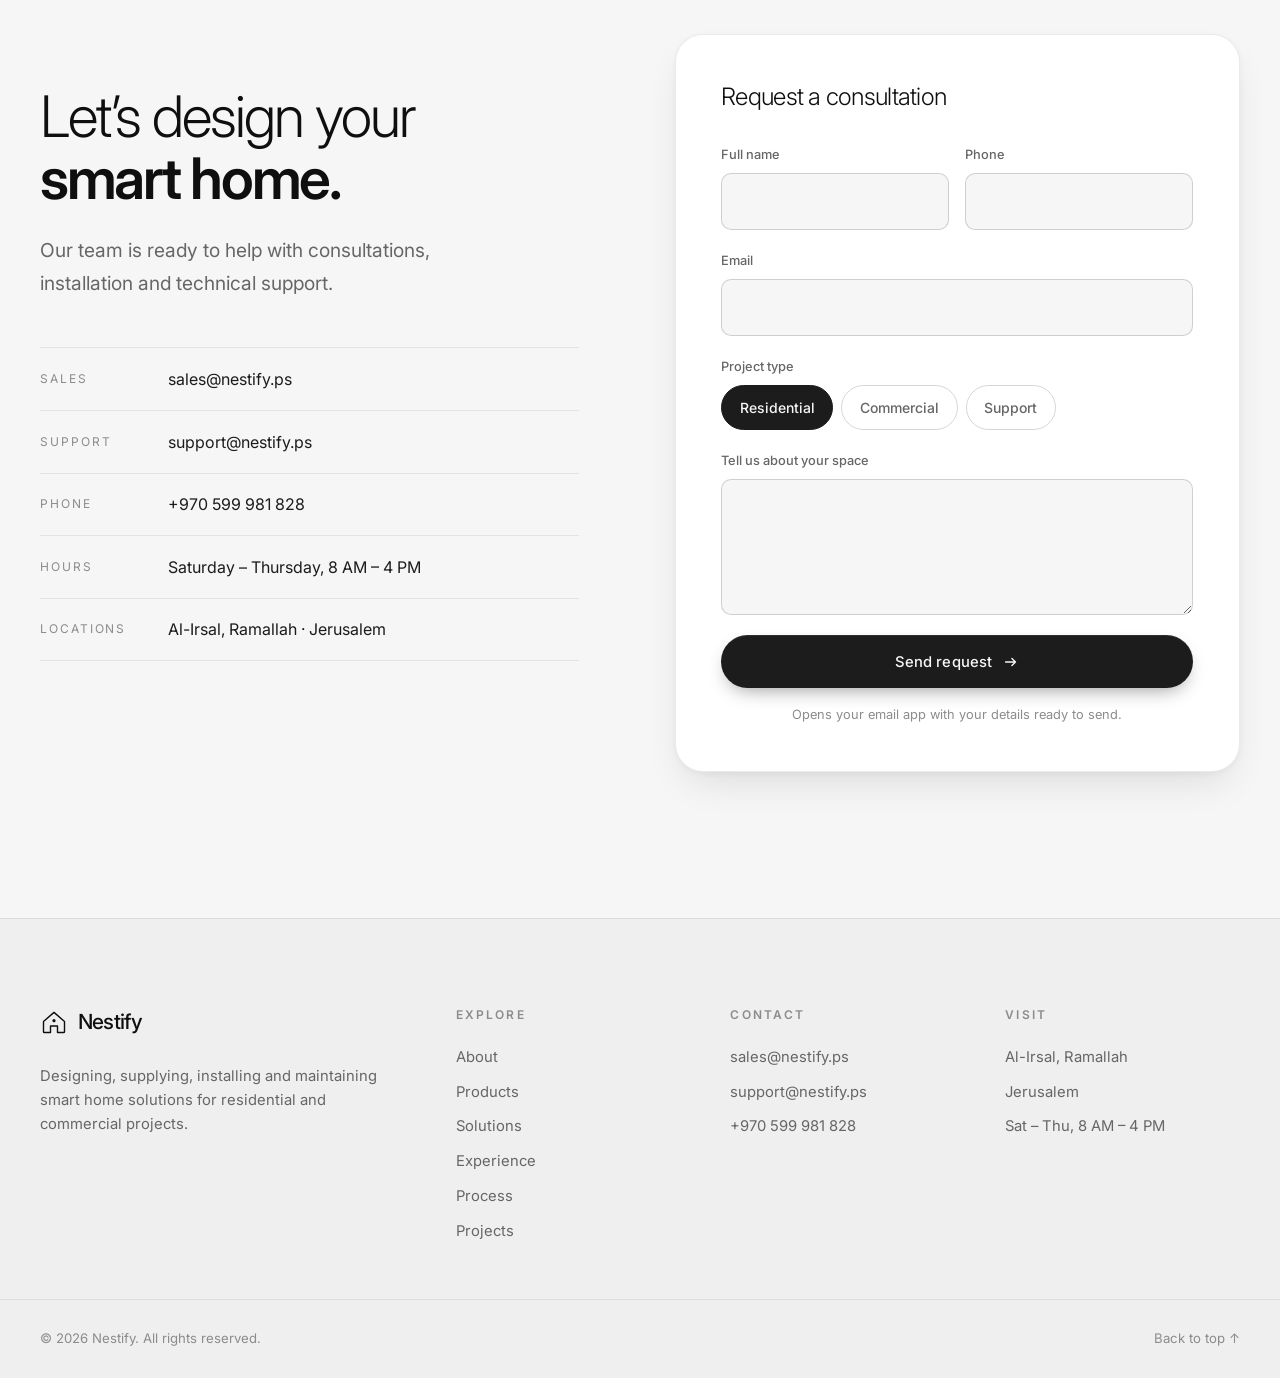
==== commit 39aba06e: "Revert video hero, keep projects section Restore the previous hero (with the interactive control pan" ====
--- a/index.html
+++ b/index.html
@@ -17,7 +17,7 @@
   <link href="https://fonts.googleapis.com/css2?family=Inter:wght@300;400;500;600;700&display=swap" rel="stylesheet">
   <link rel="stylesheet" href="css/styles.css">
 </head>
-<body class="has-video-hero">
+<body>
   <a class="skip-link" href="#main">Skip to content</a>
 
   <!-- ============ Header ============ -->
@@ -66,38 +66,30 @@
   </header>
 
   <main id="main">
-    <!-- ============ Hero (video) ============ -->
+    <!-- ============ Hero ============ -->
     <section class="hero" id="top">
-      <div class="hero-media" aria-hidden="true">
-        <!-- Drop the house film into assets/video/ (hero.mp4, optional hero.webm and hero-poster.jpg). -->
-        <video class="hero-video" data-hero-video autoplay muted loop playsinline preload="auto">
-          <source src="assets/video/hero.webm" type="video/webm">
-          <source src="assets/video/hero.mp4" type="video/mp4">
-        </video>
-      </div>
-      <div class="hero-shade" aria-hidden="true"></div>
-
-      <div class="container hero-content">
-        <p class="eyebrow reveal">Smart Home &middot; Ramallah &amp; Jerusalem</p>
-        <h1 class="display reveal" style="--d:1">
-          Intelligent living,<br>
-          <em>beautifully</em> simple.
-        </h1>
-        <p class="lead reveal" style="--d:2">
-          Nestify designs, supplies, installs and maintains high-quality smart solutions
-          for residential and commercial projects &mdash; lighting, curtains, climate and
-          security, unified in one effortless system.
-        </p>
-        <div class="hero-actions reveal" style="--d:3">
-          <a class="btn btn-light" href="#contact">
-            Book a consultation
-            <svg class="btn-arrow" viewBox="0 0 20 20" aria-hidden="true"><path d="M4 10h11m-4-4 4 4-4 4" fill="none" stroke="currentColor" stroke-width="1.5" stroke-linecap="round" stroke-linejoin="round"/></svg>
-          </a>
-          <a class="btn btn-outline-light" href="#projects">View our projects</a>
-        </div>
-
-        <div class="hero-foot reveal" style="--d:4">
-          <div class="compat">
+      <div class="hero-glow" aria-hidden="true"></div>
+      <div class="container hero-grid">
+        <div class="hero-copy">
+          <p class="eyebrow reveal">Smart Home &middot; Ramallah &amp; Jerusalem</p>
+          <h1 class="display reveal" style="--d:1">
+            Intelligent living,<br>
+            <em>beautifully</em> simple.
+          </h1>
+          <p class="lead reveal" style="--d:2">
+            Nestify designs, supplies, installs and maintains high-quality smart solutions
+            for residential and commercial projects &mdash; lighting, curtains, climate and
+            security, unified in one effortless system.
+          </p>
+          <div class="hero-actions reveal" style="--d:3">
+            <a class="btn btn-dark" href="#contact">
+              Book a consultation
+              <svg class="btn-arrow" viewBox="0 0 20 20" aria-hidden="true"><path d="M4 10h11m-4-4 4 4-4 4" fill="none" stroke="currentColor" stroke-width="1.5" stroke-linecap="round" stroke-linejoin="round"/></svg>
+            </a>
+            <a class="btn btn-ghost" href="#products">Explore products</a>
+          </div>
+
+          <div class="compat reveal" style="--d:4">
             <span class="compat-label">Works with</span>
             <ul class="compat-list">
               <li>Amazon Alexa</li>
@@ -105,13 +97,77 @@
               <li>Apple HomeKit</li>
             </ul>
           </div>
-          <button class="video-toggle" type="button" data-video-toggle aria-pressed="false" aria-label="Pause background video">
-            <svg class="i-pause" viewBox="0 0 20 20" aria-hidden="true"><path d="M7 5v10M13 5v10"/></svg>
-            <svg class="i-play" viewBox="0 0 20 20" aria-hidden="true"><path d="M7 5.5v9l7.5-4.5L7 5.5Z"/></svg>
-          </button>
-        </div>
-      </div>
-
+        </div>
+
+        <!-- Interactive control panel illustration -->
+        <div class="hero-visual reveal" style="--d:2">
+          <div class="panel" aria-label="Example Nestify control panel">
+            <div class="panel-head">
+              <div>
+                <p class="panel-kicker">Living Room</p>
+                <p class="panel-title">Evening scene</p>
+              </div>
+              <span class="panel-status"><i></i>All systems online</span>
+            </div>
+
+            <div class="panel-climate">
+              <div class="dial" data-dial style="--p:.55">
+                <svg viewBox="0 0 120 120" aria-hidden="true">
+                  <circle class="dial-track" cx="60" cy="60" r="52"/>
+                  <circle class="dial-fill" cx="60" cy="60" r="52" pathLength="100"/>
+                </svg>
+                <div class="dial-value"><span data-temp>22</span><sup>&deg;C</sup></div>
+              </div>
+              <div class="dial-meta">
+                <p class="panel-kicker">Climate</p>
+                <p class="dial-mode">Comfort &middot; Auto</p>
+                <div class="dial-controls">
+                  <button type="button" class="icon-btn" data-temp-step="-1" aria-label="Lower temperature">&minus;</button>
+                  <button type="button" class="icon-btn" data-temp-step="1" aria-label="Raise temperature">+</button>
+                </div>
+              </div>
+            </div>
+
+            <ul class="panel-tiles">
+              <li>
+                <button type="button" class="tile is-on" data-tile aria-pressed="true">
+                  <svg viewBox="0 0 24 24" aria-hidden="true"><path d="M9 18h6M10 21h4M12 3a6 6 0 0 0-3.6 10.8c.6.5 1 1.2 1 2V16h5.2v-.2c0-.8.4-1.5 1-2A6 6 0 0 0 12 3Z"/></svg>
+                  <span class="tile-name">Lighting</span>
+                  <span class="tile-state" data-on="70% warm" data-off="Off">70% warm</span>
+                </button>
+              </li>
+              <li>
+                <button type="button" class="tile is-on" data-tile aria-pressed="true">
+                  <svg viewBox="0 0 24 24" aria-hidden="true"><path d="M3 4h18M5 4v16M19 4v16M5 20c2-3 3-8 3-16M19 20c-2-3-3-8-3-16"/></svg>
+                  <span class="tile-name">Curtains</span>
+                  <span class="tile-state" data-on="Open" data-off="Closed">Open</span>
+                </button>
+              </li>
+              <li>
+                <button type="button" class="tile is-on" data-tile aria-pressed="true">
+                  <svg viewBox="0 0 24 24" aria-hidden="true"><rect x="5" y="10.5" width="14" height="10" rx="2"/><path d="M8 10.5V8a4 4 0 0 1 8 0v2.5M12 14.5v2"/></svg>
+                  <span class="tile-name">Front door</span>
+                  <span class="tile-state" data-on="Locked" data-off="Unlocked">Locked</span>
+                </button>
+              </li>
+              <li>
+                <button type="button" class="tile" data-tile aria-pressed="false">
+                  <svg viewBox="0 0 24 24" aria-hidden="true"><path d="M3 7.5 15 5v14L3 16.5v-9ZM15 9.5l6-2v9l-6-2"/></svg>
+                  <span class="tile-name">Cameras</span>
+                  <span class="tile-state" data-on="Recording" data-off="Standby">Standby</span>
+                </button>
+              </li>
+            </ul>
+
+            <p class="panel-foot">
+              <svg viewBox="0 0 24 24" aria-hidden="true"><path d="M12 3a3 3 0 0 0-3 3v6a3 3 0 0 0 6 0V6a3 3 0 0 0-3-3ZM5 11a7 7 0 0 0 14 0M12 18v3"/></svg>
+              <span>&ldquo;Good evening&rdquo; &mdash; dims lights, closes curtains, sets 22&deg;</span>
+            </p>
+          </div>
+        </div>
+      </div>
+
+      <a class="scroll-cue" href="#about" aria-label="Scroll to learn more"><span></span></a>
     </section>
 
     <!-- ============ About / Difference ============ -->
@@ -219,69 +275,12 @@
 
         <div class="bento">
           <article class="card card-feature reveal">
-            <div class="card-feature-art">
-              <div class="panel" aria-label="Example Nestify control panel">
-                <div class="panel-head">
-                  <div>
-                    <p class="panel-kicker">Living Room</p>
-                    <p class="panel-title">Evening scene</p>
-                  </div>
-                  <span class="panel-status"><i></i>All systems online</span>
-                </div>
-
-                <div class="panel-climate">
-                  <div class="dial" data-dial style="--p:.55">
-                    <svg viewBox="0 0 120 120" aria-hidden="true">
-                      <circle class="dial-track" cx="60" cy="60" r="52"/>
-                      <circle class="dial-fill" cx="60" cy="60" r="52" pathLength="100"/>
-                    </svg>
-                    <div class="dial-value"><span data-temp>22</span><sup>&deg;C</sup></div>
-                  </div>
-                  <div class="dial-meta">
-                    <p class="panel-kicker">Climate</p>
-                    <p class="dial-mode">Comfort &middot; Auto</p>
-                    <div class="dial-controls">
-                      <button type="button" class="icon-btn" data-temp-step="-1" aria-label="Lower temperature">&minus;</button>
-                      <button type="button" class="icon-btn" data-temp-step="1" aria-label="Raise temperature">+</button>
-                    </div>
-                  </div>
-                </div>
-
-                <ul class="panel-tiles">
-                  <li>
-                    <button type="button" class="tile is-on" data-tile aria-pressed="true">
-                      <svg viewBox="0 0 24 24" aria-hidden="true"><path d="M9 18h6M10 21h4M12 3a6 6 0 0 0-3.6 10.8c.6.5 1 1.2 1 2V16h5.2v-.2c0-.8.4-1.5 1-2A6 6 0 0 0 12 3Z"/></svg>
-                      <span class="tile-name">Lighting</span>
-                      <span class="tile-state" data-on="70% warm" data-off="Off">70% warm</span>
-                    </button>
-                  </li>
-                  <li>
-                    <button type="button" class="tile is-on" data-tile aria-pressed="true">
-                      <svg viewBox="0 0 24 24" aria-hidden="true"><path d="M3 4h18M5 4v16M19 4v16M5 20c2-3 3-8 3-16M19 20c-2-3-3-8-3-16"/></svg>
-                      <span class="tile-name">Curtains</span>
-                      <span class="tile-state" data-on="Open" data-off="Closed">Open</span>
-                    </button>
-                  </li>
-                  <li>
-                    <button type="button" class="tile is-on" data-tile aria-pressed="true">
-                      <svg viewBox="0 0 24 24" aria-hidden="true"><rect x="5" y="10.5" width="14" height="10" rx="2"/><path d="M8 10.5V8a4 4 0 0 1 8 0v2.5M12 14.5v2"/></svg>
-                      <span class="tile-name">Front door</span>
-                      <span class="tile-state" data-on="Locked" data-off="Unlocked">Locked</span>
-                    </button>
-                  </li>
-                  <li>
-                    <button type="button" class="tile" data-tile aria-pressed="false">
-                      <svg viewBox="0 0 24 24" aria-hidden="true"><path d="M3 7.5 15 5v14L3 16.5v-9ZM15 9.5l6-2v9l-6-2"/></svg>
-                      <span class="tile-name">Cameras</span>
-                      <span class="tile-state" data-on="Recording" data-off="Standby">Standby</span>
-                    </button>
-                  </li>
-                </ul>
-
-                <p class="panel-foot">
-                  <svg viewBox="0 0 24 24" aria-hidden="true"><path d="M12 3a3 3 0 0 0-3 3v6a3 3 0 0 0 6 0V6a3 3 0 0 0-3-3ZM5 11a7 7 0 0 0 14 0M12 18v3"/></svg>
-                  <span>&ldquo;Good evening&rdquo; &mdash; dims lights, closes curtains, sets 22&deg;</span>
-                </p>
+            <div class="card-feature-art" aria-hidden="true">
+              <div class="orbit">
+                <span class="orbit-node n1"><svg viewBox="0 0 24 24"><path d="M9 18h6M10 21h4M12 3a6 6 0 0 0-3.6 10.8c.6.5 1 1.2 1 2V16h5.2v-.2c0-.8.4-1.5 1-2A6 6 0 0 0 12 3Z"/></svg></span>
+                <span class="orbit-node n2"><svg viewBox="0 0 24 24"><path d="M3 4h18M5 4v16M19 4v16M5 20c2-3 3-8 3-16M19 20c-2-3-3-8-3-16"/></svg></span>
+                <span class="orbit-node n3"><svg viewBox="0 0 24 24"><path d="M10 4a2 2 0 1 1 4 0v10.3a4 4 0 1 1-4 0V4Z"/></svg></span>
+                <span class="orbit-core">N</span>
               </div>
             </div>
             <div class="card-body">
--- a/css/styles.css
+++ b/css/styles.css
@@ -409,45 +409,40 @@
 .mobile-menu-foot { display: grid; gap: 1rem; padding-top: 2rem; text-align: center; }
 .mobile-menu-phone { color: var(--text-soft); font-size: 0.95rem; }
 
-/* Hero — full-screen video */
+/* Hero */
 .hero {
   position: relative;
   min-height: 100vh;
   min-height: 100svh;
   display: flex;
-  align-items: flex-end;
-  padding-block: calc(var(--header-h) + 3rem) clamp(3rem, 2rem + 4vw, 5.5rem);
-  color: var(--white);
+  align-items: center;
+  padding-block: calc(var(--header-h) + 3rem) 5rem;
   background:
-    radial-gradient(90% 70% at 70% 20%, #3a3a3a 0%, transparent 60%),
-    linear-gradient(180deg, #1f1f1f 0%, #0b0b0b 100%);
+    radial-gradient(120% 80% at 100% 0%, var(--cloud) 0%, transparent 55%),
+    linear-gradient(180deg, var(--paper) 0%, var(--mist) 100%);
   overflow: hidden;
-  isolation: isolate;
-}
-.hero-media { position: absolute; inset: 0; z-index: -2; }
-.hero-video {
-  width: 100%;
-  height: 100%;
-  object-fit: cover;
-  opacity: 0;
-  transform: scale(1.04);
-  transition: opacity 1.6s var(--ease), transform 8s var(--ease-soft);
-}
-.hero-video.is-ready { opacity: 1; transform: none; }
-.hero-shade {
+}
+.hero-glow {
   position: absolute;
-  inset: 0;
-  z-index: -1;
-  background:
-    linear-gradient(180deg, rgba(0, 0, 0, 0.45) 0%, rgba(0, 0, 0, 0) 28%),
-    linear-gradient(0deg, rgba(0, 0, 0, 0.72) 0%, rgba(0, 0, 0, 0.25) 55%, rgba(0, 0, 0, 0.1) 100%);
-}
-
-.hero-content { position: relative; }
-.hero .eyebrow { color: rgba(255, 255, 255, 0.75); }
-.hero .display { color: var(--white); margin-bottom: 1.5rem; max-width: 14ch; }
-.hero .display em { color: var(--white); }
-.hero .lead { color: rgba(255, 255, 255, 0.78); }
+  width: 60vmax;
+  height: 60vmax;
+  right: -18vmax;
+  top: 10%;
+  border-radius: 50%;
+  background: radial-gradient(circle, rgba(205, 205, 205, 0.7), transparent 65%);
+  filter: blur(20px);
+  pointer-events: none;
+}
+
+.hero-grid {
+  position: relative;
+  display: grid;
+  grid-template-columns: 1.1fr 0.9fr;
+  align-items: center;
+  gap: clamp(3rem, 2rem + 4vw, 6rem);
+}
+.hero-copy { min-width: 0; }
+.hero-copy .display { margin-bottom: 1.75rem; }
 
 .hero-actions {
   display: flex;
@@ -456,47 +451,203 @@
   margin-top: 2.5rem;
 }
 
-.hero-foot {
-  display: flex;
-  align-items: center;
+.compat {
+  display: flex;
+  flex-wrap: wrap;
+  align-items: center;
+  gap: 0.75rem 1.5rem;
+  margin-top: 3.5rem;
+  padding-top: 1.75rem;
+  border-top: 1px solid var(--line);
+  max-width: 34rem;
+}
+.compat-label {
+  font-size: var(--fs-eyebrow);
+  letter-spacing: 0.18em;
+  text-transform: uppercase;
+  color: var(--ash);
+}
+.compat-list { display: flex; flex-wrap: wrap; gap: 0.5rem 1.5rem; }
+.compat-list li {
+  font-size: 0.9rem;
+  font-weight: 500;
+  color: var(--charcoal);
+  display: inline-flex;
+  align-items: center;
+  gap: 0.5rem;
+}
+.compat-list li::before {
+  content: "";
+  width: 5px;
+  height: 5px;
+  border-radius: 50%;
+  background: var(--accent);
+}
+
+/* Hero control panel */
+.hero-visual { min-width: 0; display: flex; justify-content: center; }
+
+.panel {
+  width: 100%;
+  max-width: 440px;
+  padding: 1.75rem;
+  border-radius: var(--r-lg);
+  color: var(--paper);
+  background:
+    radial-gradient(120% 60% at 0% 0%, rgba(150, 150, 150, 0.22), transparent 60%),
+    linear-gradient(160deg, #2b2b2b 0%, #141414 100%);
+  box-shadow: var(--shadow-lg), 0 0 0 1px rgba(255, 255, 255, 0.05) inset;
+  transform: perspective(1400px) rotateY(-6deg) rotateX(3deg);
+  transition: transform 1.2s var(--ease);
+  animation: float 9s ease-in-out infinite;
+}
+.panel:hover { transform: perspective(1400px) rotateY(0) rotateX(0); }
+
+.panel-head {
+  display: flex;
   justify-content: space-between;
+  align-items: flex-start;
+  gap: 1rem;
+  margin-bottom: 1.5rem;
+}
+.panel-kicker {
+  font-size: 0.7rem;
+  letter-spacing: 0.18em;
+  text-transform: uppercase;
+  color: rgba(255, 255, 255, 0.5);
+}
+.panel-title { font-size: 1.25rem; font-weight: 400; letter-spacing: -0.02em; margin-top: 0.2rem; }
+.panel-status {
+  display: inline-flex;
+  align-items: center;
+  gap: 0.45rem;
+  padding: 0.35rem 0.75rem;
+  border-radius: var(--r-pill);
+  background: rgba(255, 255, 255, 0.06);
+  font-size: 0.7rem;
+  color: rgba(255, 255, 255, 0.75);
+  white-space: nowrap;
+}
+.panel-status i {
+  width: 6px;
+  height: 6px;
+  border-radius: 50%;
+  background: #ffffff;
+  box-shadow: 0 0 0 0 rgba(255, 255, 255, 0.6);
+  animation: pulse 2.4s ease-out infinite;
+}
+
+.panel-climate {
+  display: flex;
+  align-items: center;
   gap: 1.5rem;
-  margin-top: clamp(2.5rem, 2rem + 3vw, 4.5rem);
-  padding-top: 1.5rem;
-  border-top: 1px solid rgba(255, 255, 255, 0.18);
-}
-.hero .compat-label { color: rgba(255, 255, 255, 0.6); }
-.hero .compat-list li { color: var(--white); }
-.hero .compat-list li::before { background: var(--white); }
-
-.video-toggle {
-  display: grid;
-  place-items: center;
-  flex: none;
-  width: 44px;
-  height: 44px;
+  padding: 1.25rem;
+  margin-bottom: 1rem;
+  border-radius: var(--r-md);
+  background: rgba(255, 255, 255, 0.04);
+  border: 1px solid rgba(255, 255, 255, 0.06);
+}
+.dial { position: relative; width: 112px; height: 112px; flex: none; }
+.dial svg { width: 100%; height: 100%; transform: rotate(-90deg); }
+.dial circle { fill: none; stroke-width: 5; }
+.dial-track { stroke: rgba(255, 255, 255, 0.08); }
+.dial-fill {
+  stroke: #d6d6d6;
+  stroke-linecap: round;
+  stroke-dasharray: calc(var(--p) * 100) 100;
+  transition: stroke-dasharray var(--t-slow) var(--ease);
+}
+.dial-value {
+  position: absolute;
+  inset: 0;
+  display: grid;
+  place-content: center;
+  font-size: 2.1rem;
+  font-weight: 300;
+  letter-spacing: -0.04em;
+  grid-auto-flow: column;
+  align-items: start;
+}
+.dial-value sup { font-size: 0.8rem; margin-top: 0.5rem; margin-left: 2px; color: rgba(255, 255, 255, 0.6); }
+.dial-meta { min-width: 0; }
+.dial-mode { font-size: 0.95rem; margin: 0.2rem 0 0.9rem; }
+.dial-controls { display: flex; gap: 0.5rem; }
+.icon-btn {
+  width: 36px;
+  height: 36px;
   border-radius: 50%;
-  border: 1px solid rgba(255, 255, 255, 0.3);
-  color: var(--white);
+  border: 1px solid rgba(255, 255, 255, 0.14);
+  color: var(--paper);
+  font-size: 1.1rem;
+  line-height: 1;
   transition: background-color var(--t-fast) var(--ease), border-color var(--t-fast) var(--ease);
 }
-.video-toggle:hover { background: rgba(255, 255, 255, 0.1); border-color: var(--white); }
-.video-toggle svg { width: 18px; height: 18px; fill: none; stroke: currentColor; stroke-width: 1.6; stroke-linecap: round; stroke-linejoin: round; }
-.video-toggle .i-play { display: none; }
-.video-toggle[aria-pressed="true"] .i-pause { display: none; }
-.video-toggle[aria-pressed="true"] .i-play { display: block; }
-.video-toggle[hidden] { display: none; }
-
-/* Header over the dark video hero, until the page scrolls */
-.has-video-hero .site-header:not(.is-scrolled) .brand,
-.has-video-hero .site-header:not(.is-scrolled) .primary-nav a,
-.has-video-hero .site-header:not(.is-scrolled) .primary-nav a:hover { color: var(--white); }
-.has-video-hero .site-header:not(.is-scrolled) .primary-nav a { opacity: 0.8; }
-.has-video-hero .site-header:not(.is-scrolled) .primary-nav a:hover { opacity: 1; }
-.has-video-hero .site-header:not(.is-scrolled) .header-cta { --btn-bg: var(--white); --btn-fg: var(--ink); box-shadow: none; }
-.has-video-hero .site-header:not(.is-scrolled) .menu-toggle { border-color: rgba(255, 255, 255, 0.4); }
-.has-video-hero .site-header:not(.is-scrolled) .menu-toggle span { background: var(--white); }
-.has-video-hero /* About */
+.icon-btn:hover { background: rgba(255, 255, 255, 0.08); border-color: rgba(255, 255, 255, 0.3); }
+
+.panel-tiles { display: grid; grid-template-columns: 1fr 1fr; gap: 0.75rem; }
+.tile {
+  width: 100%;
+  display: grid;
+  gap: 0.15rem;
+  padding: 1rem;
+  text-align: left;
+  border-radius: var(--r-md);
+  background: rgba(255, 255, 255, 0.04);
+  border: 1px solid rgba(255, 255, 255, 0.06);
+  color: rgba(255, 255, 255, 0.7);
+  transition: background-color var(--t-med) var(--ease), color var(--t-med) var(--ease), transform var(--t-fast) var(--ease), border-color var(--t-med) var(--ease);
+}
+.tile:hover { border-color: rgba(255, 255, 255, 0.16); }
+.tile:active { transform: scale(0.97); }
+.tile svg {
+  width: 22px;
+  height: 22px;
+  margin-bottom: 0.6rem;
+  fill: none;
+  stroke: currentColor;
+  stroke-width: 1.5;
+  stroke-linecap: round;
+  stroke-linejoin: round;
+}
+.tile-name { font-size: 0.9rem; font-weight: 500; }
+.tile-state { font-size: 0.75rem; opacity: 0.7; }
+.tile.is-on { background: var(--paper); color: var(--ink); border-color: var(--paper); }
+
+.panel-foot {
+  display: flex;
+  align-items: center;
+  gap: 0.6rem;
+  margin-top: 1.25rem;
+  padding-top: 1.25rem;
+  border-top: 1px solid rgba(255, 255, 255, 0.08);
+  font-size: 0.8rem;
+  color: rgba(255, 255, 255, 0.6);
+}
+.panel-foot svg { width: 18px; height: 18px; flex: none; fill: none; stroke: #d6d6d6; stroke-width: 1.5; stroke-linecap: round; }
+
+.scroll-cue {
+  position: absolute;
+  left: 50%;
+  bottom: 1.75rem;
+  width: 26px;
+  height: 42px;
+  margin-left: -13px;
+  border: 1px solid var(--line-strong);
+  border-radius: 20px;
+}
+.scroll-cue span {
+  position: absolute;
+  left: 50%;
+  top: 9px;
+  width: 3px;
+  height: 7px;
+  margin-left: -1.5px;
+  border-radius: 2px;
+  background: var(--charcoal);
+  animation: scroll-cue 2.2s var(--ease) infinite;
+}
+
+/* About */
 .about { background: var(--paper); }
 .about-head { max-width: 62rem; }
 .about-body {
@@ -565,6 +716,7 @@
   transition: background-color var(--t-med) var(--ease), color var(--t-med) var(--ease), transform var(--t-med) var(--ease);
 }
 .card-icon svg,
+.orbit-node svg,
 .benefit-icon svg {
   width: 22px;
   height: 22px;
@@ -592,9 +744,52 @@
   flex: 1;
   display: grid;
   place-items: center;
-  padding: clamp(1.5rem, 1rem + 2vw, 3rem) clamp(1rem, 0.5rem + 2vw, 3rem) 0;
-}
-.card-feature .panel { max-width: 400px; }
+  min-height: 260px;
+  padding: 2rem;
+}
+
+.orbit {
+  position: relative;
+  width: min(320px, 70vw);
+  aspect-ratio: 1;
+  border-radius: 50%;
+  border: 1px solid var(--line-strong);
+}
+.orbit::before {
+  content: "";
+  position: absolute;
+  inset: 18%;
+  border-radius: 50%;
+  border: 1px dashed var(--line-strong);
+  animation: spin 60s linear infinite;
+}
+.orbit-core {
+  position: absolute;
+  inset: 36%;
+  display: grid;
+  place-items: center;
+  border-radius: 50%;
+  background: var(--charcoal);
+  color: var(--paper);
+  font-size: clamp(1.8rem, 1.4rem + 1.5vw, 2.6rem);
+  box-shadow: 0 20px 40px -12px rgba(0, 0, 0, 0.45);
+}
+.orbit-node {
+  position: absolute;
+  display: grid;
+  place-items: center;
+  width: 56px;
+  height: 56px;
+  margin: -28px 0 0 -28px;
+  border-radius: 50%;
+  background: var(--white);
+  color: var(--charcoal);
+  box-shadow: var(--shadow-md);
+  animation: float 7s ease-in-out infinite;
+}
+.orbit-node.n1 { left: 50%; top: 0; }
+.orbit-node.n2 { left: 93.3%; top: 75%; animation-delay: -2.3s; }
+.orbit-node.n3 { left: 6.7%; top: 75%; animation-delay: -4.6s; }
 
 .card-dark {
   grid-column: span 2;
@@ -1208,6 +1403,11 @@
   0% { box-shadow: 0 0 0 0 rgba(255, 255, 255, 0.55); }
   100% { box-shadow: 0 0 0 8px rgba(255, 255, 255, 0); }
 }
+@keyframes scroll-cue {
+  0% { opacity: 0; transform: translateY(0); }
+  30% { opacity: 1; }
+  100% { opacity: 0; transform: translateY(12px); }
+}
 @keyframes alert-in {
   0%, 8% { opacity: 0; transform: translateY(-8px) scale(0.98); }
   16%, 85% { opacity: 1; transform: none; }
@@ -1231,7 +1431,14 @@
   .primary-nav { display: none; }
   .menu-toggle { display: block; }
 
+  .hero-grid { grid-template-columns: 1fr; text-align: center; }
+  .hero-copy { display: grid; justify-items: center; }
+  .hero-copy .eyebrow::before,
   .section-head-center .eyebrow::before { display: none; }
+  .hero-copy .lead { margin-inline: auto; }
+  .hero-actions { justify-content: center; }
+  .compat { justify-content: center; margin-inline: auto; }
+  .compat-list { justify-content: center; }
   .panel { transform: none; }
 
   .about-body { grid-template-columns: 1fr; }
@@ -1279,10 +1486,10 @@
 
   .header-cta { display: none; }
 
-  .hero { padding-block: calc(var(--header-h) + 3rem) 2.5rem; }
-  .hero-foot { align-items: flex-end; }
+  .hero { padding-block: calc(var(--header-h) + 2.5rem) 4.5rem; min-height: auto; }
   .hero-actions { width: 100%; flex-direction: column; }
   .hero-actions .btn { width: 100%; }
+  .scroll-cue { display: none; }
 
   .panel { padding: 1.25rem; border-radius: 22px; }
   .panel-climate { gap: 1rem; padding: 1rem; }
@@ -1296,7 +1503,7 @@
   .card-feature { grid-column: auto; }
   .card { min-height: 0; }
   .card .card-icon + .card-kicker { margin-top: 1.75rem; }
-  .card-feature-art { padding: 1.25rem 1rem 0; }
+  .card-feature-art { min-height: 220px; padding: 2.5rem 1.5rem 0; }
 
   .steps { grid-template-columns: 1fr; }
   .step { display: grid; grid-template-columns: 3.5rem 1fr; column-gap: 1rem; padding: 1.5rem; }
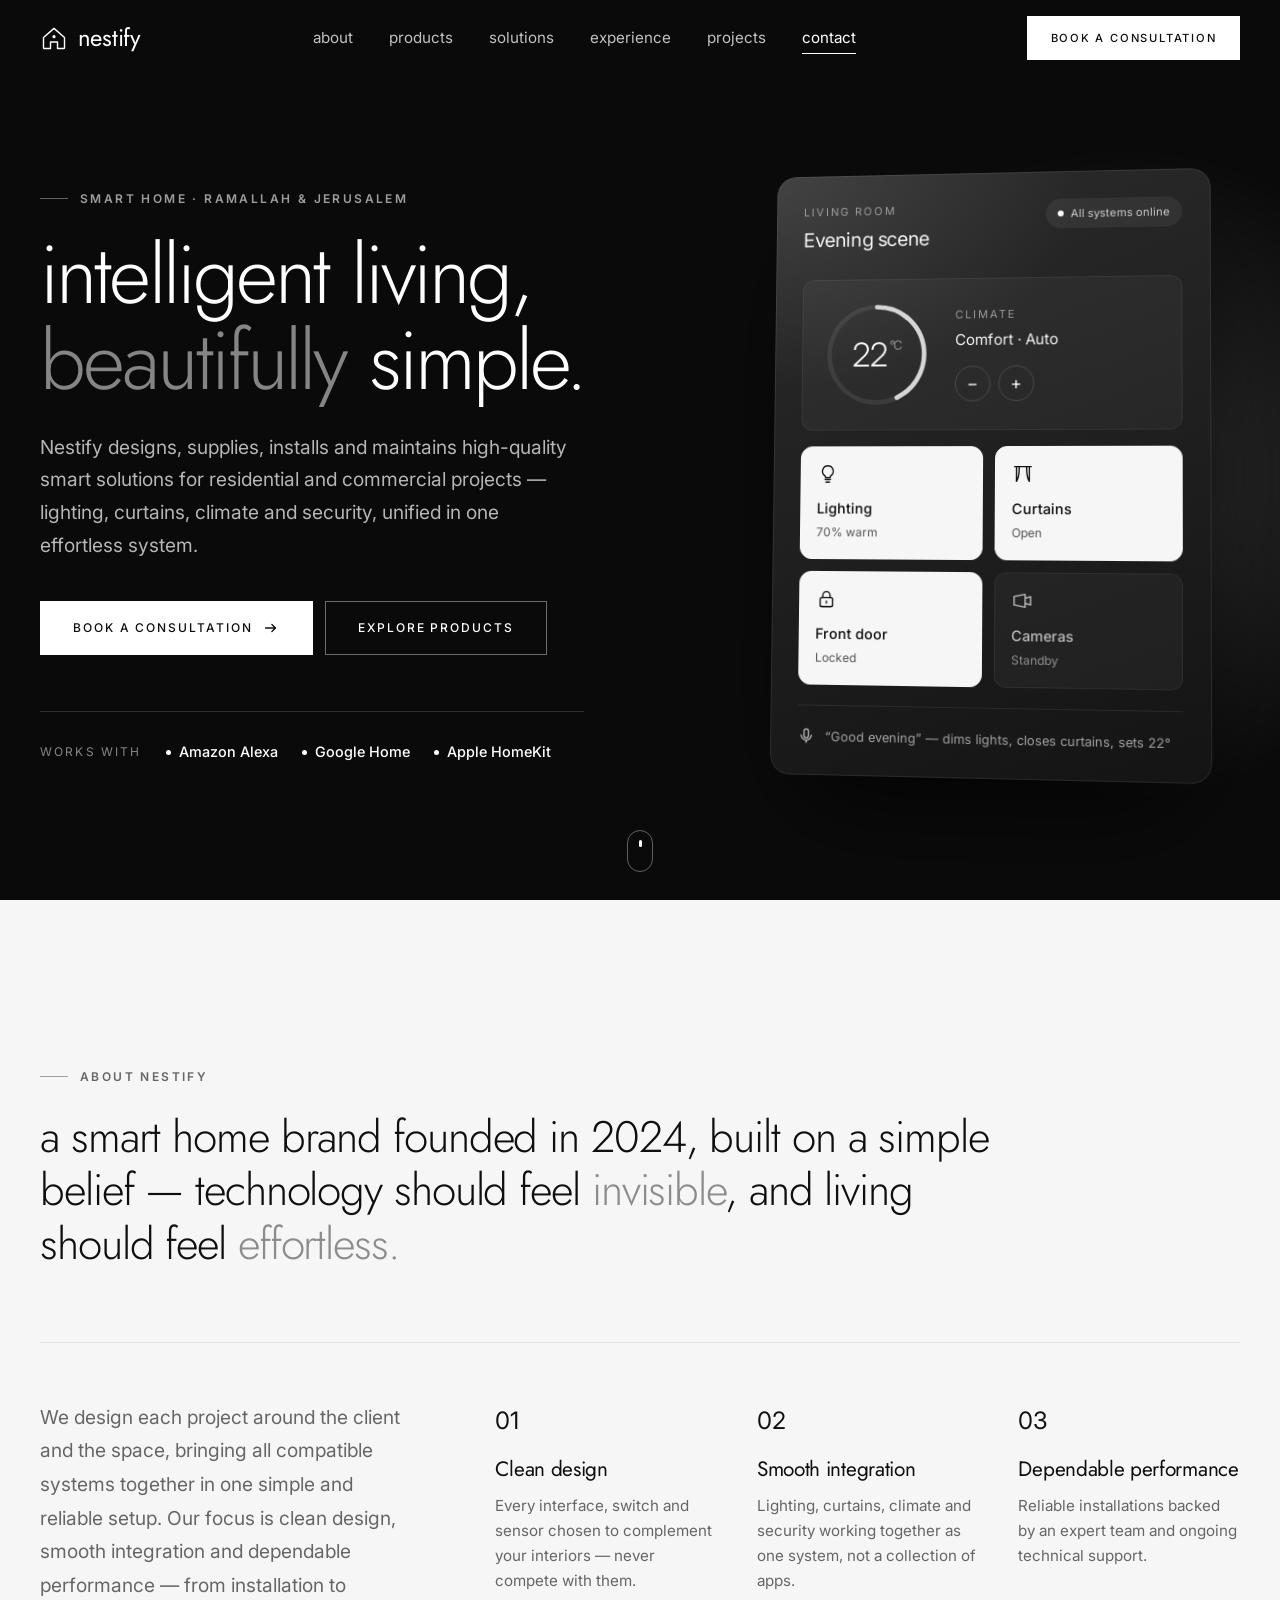
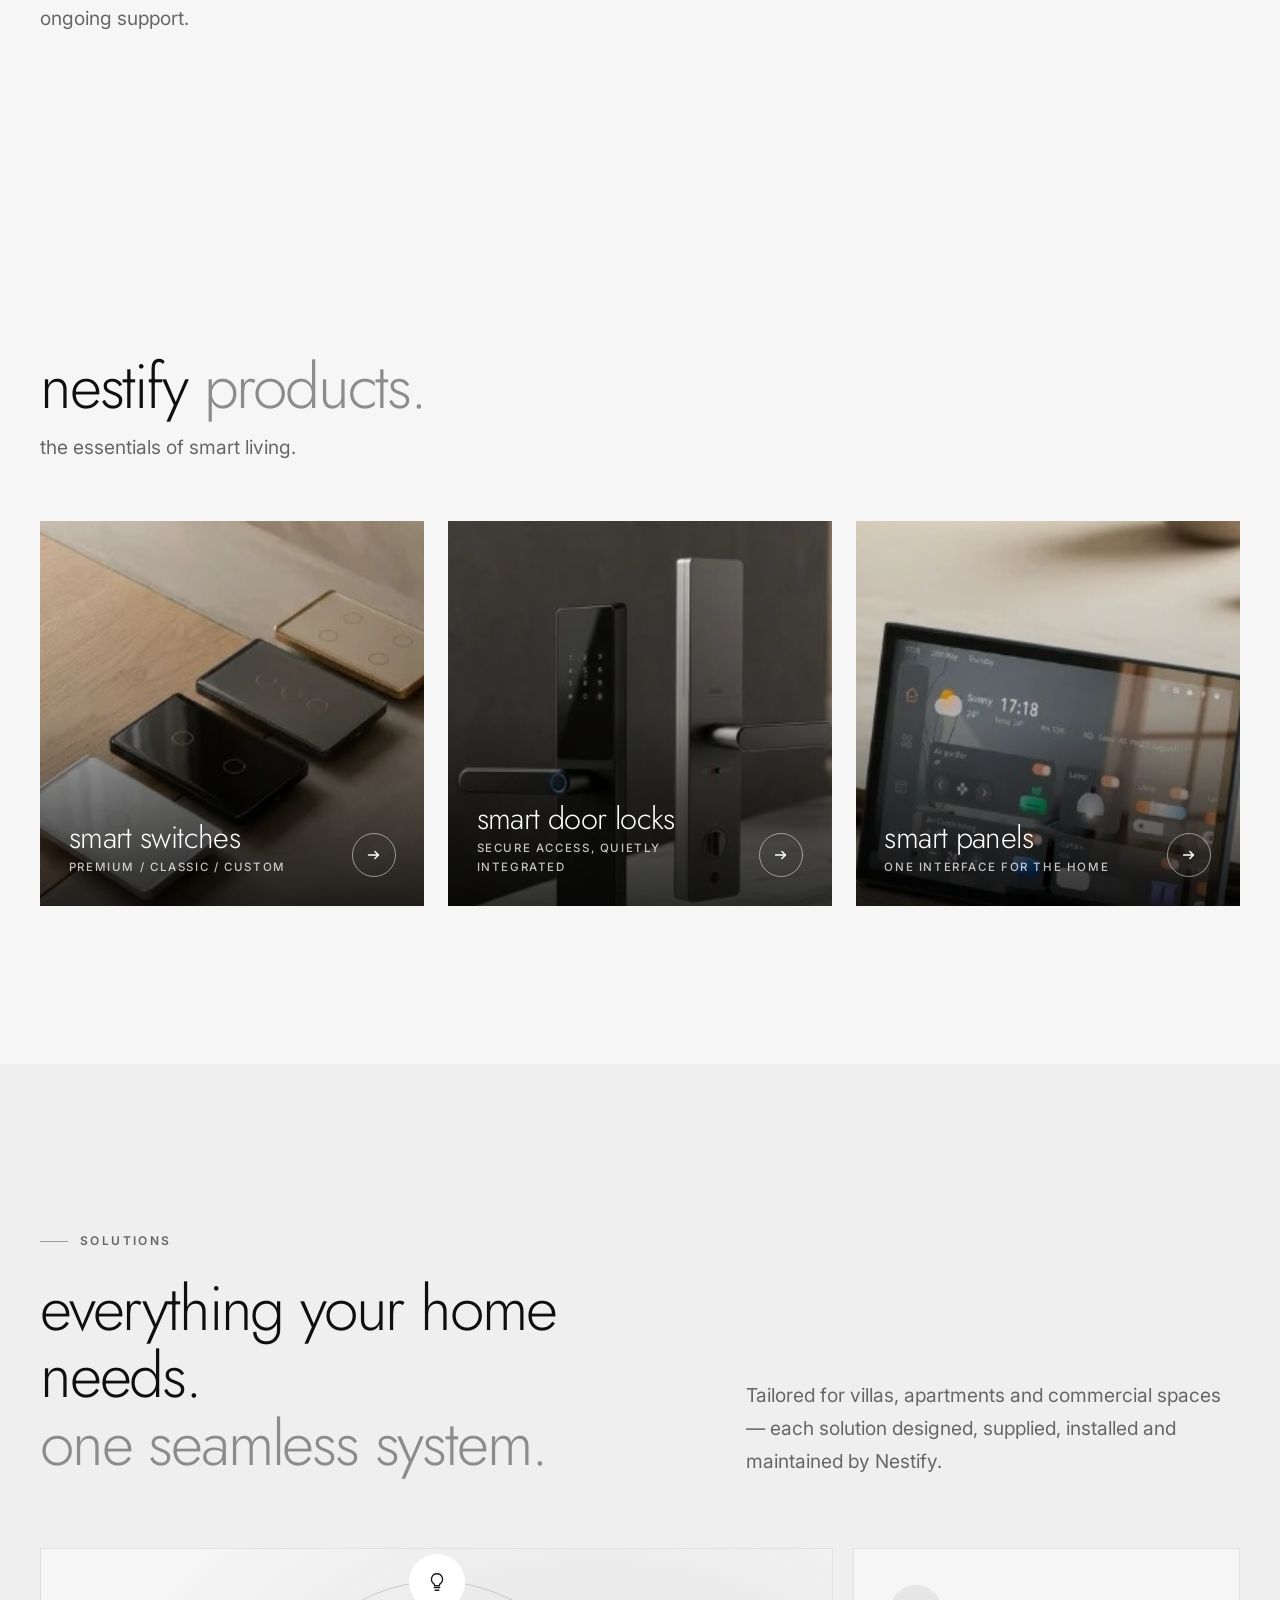
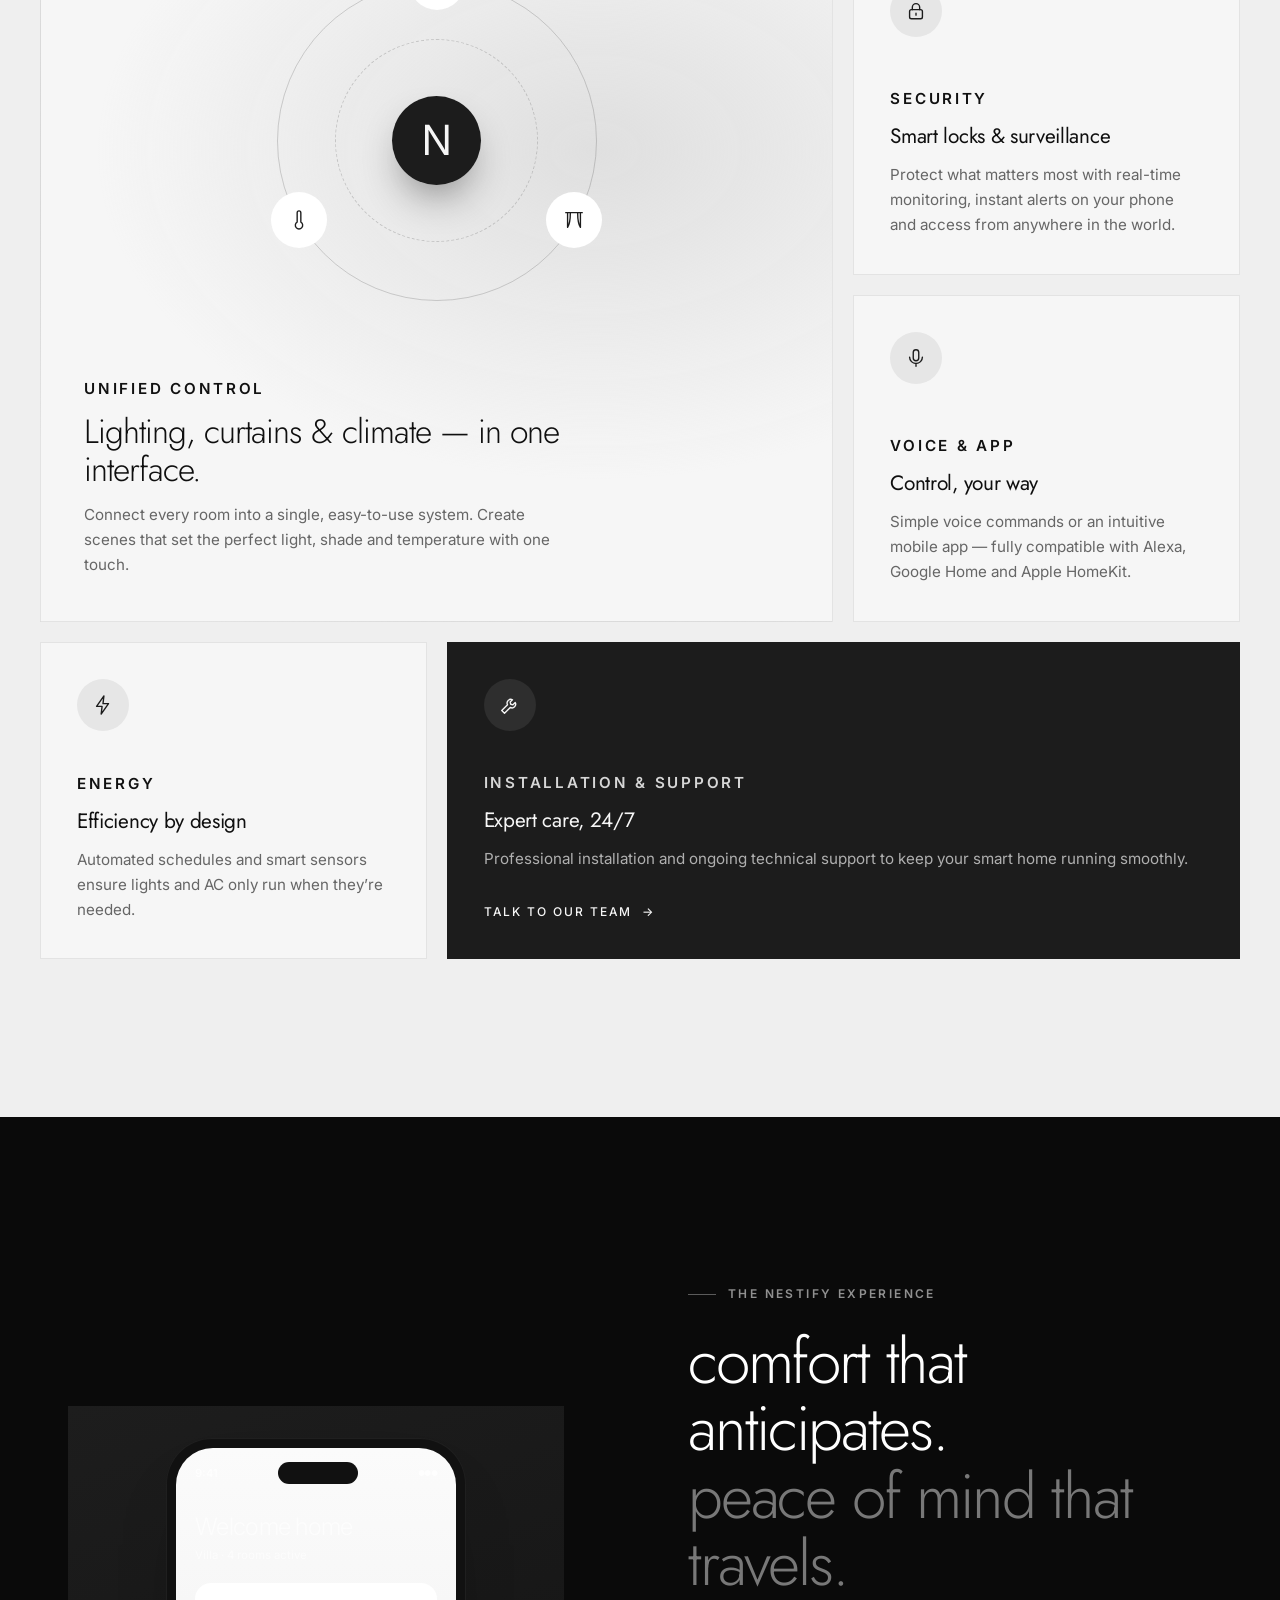
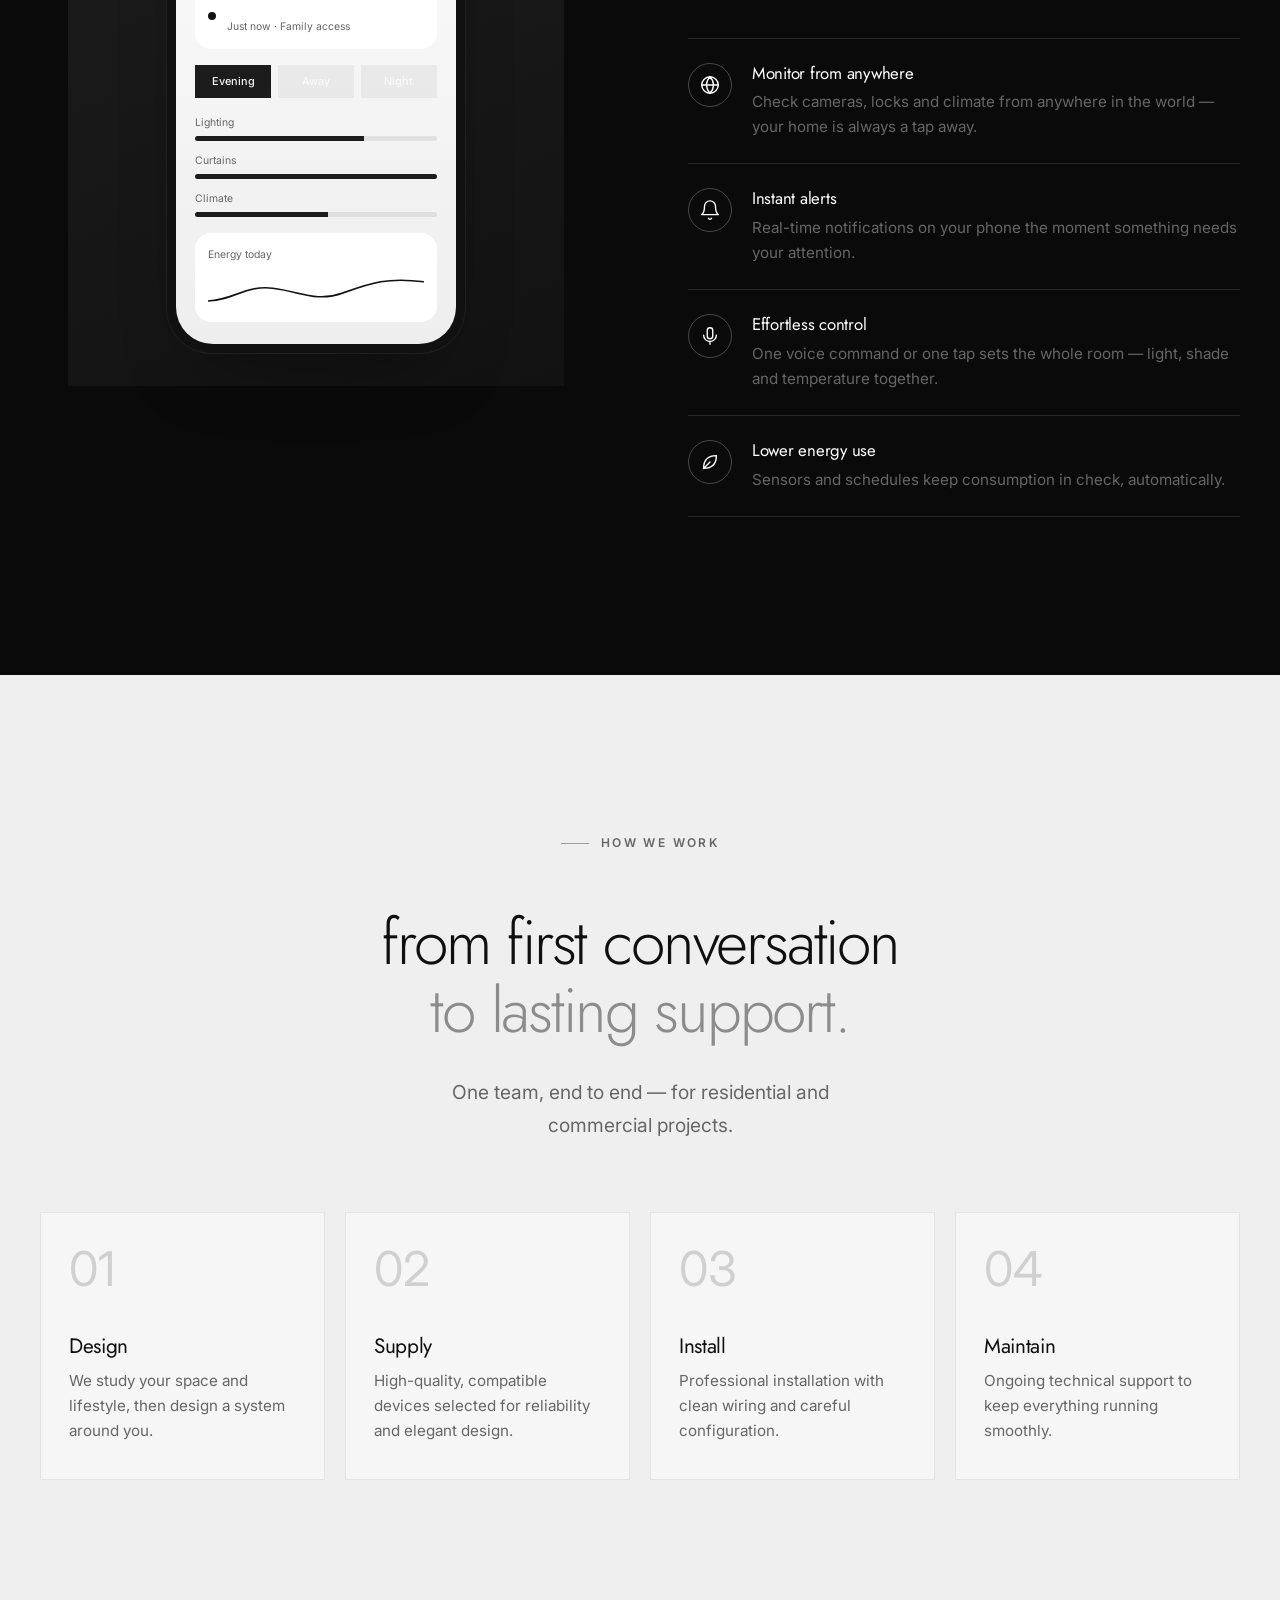
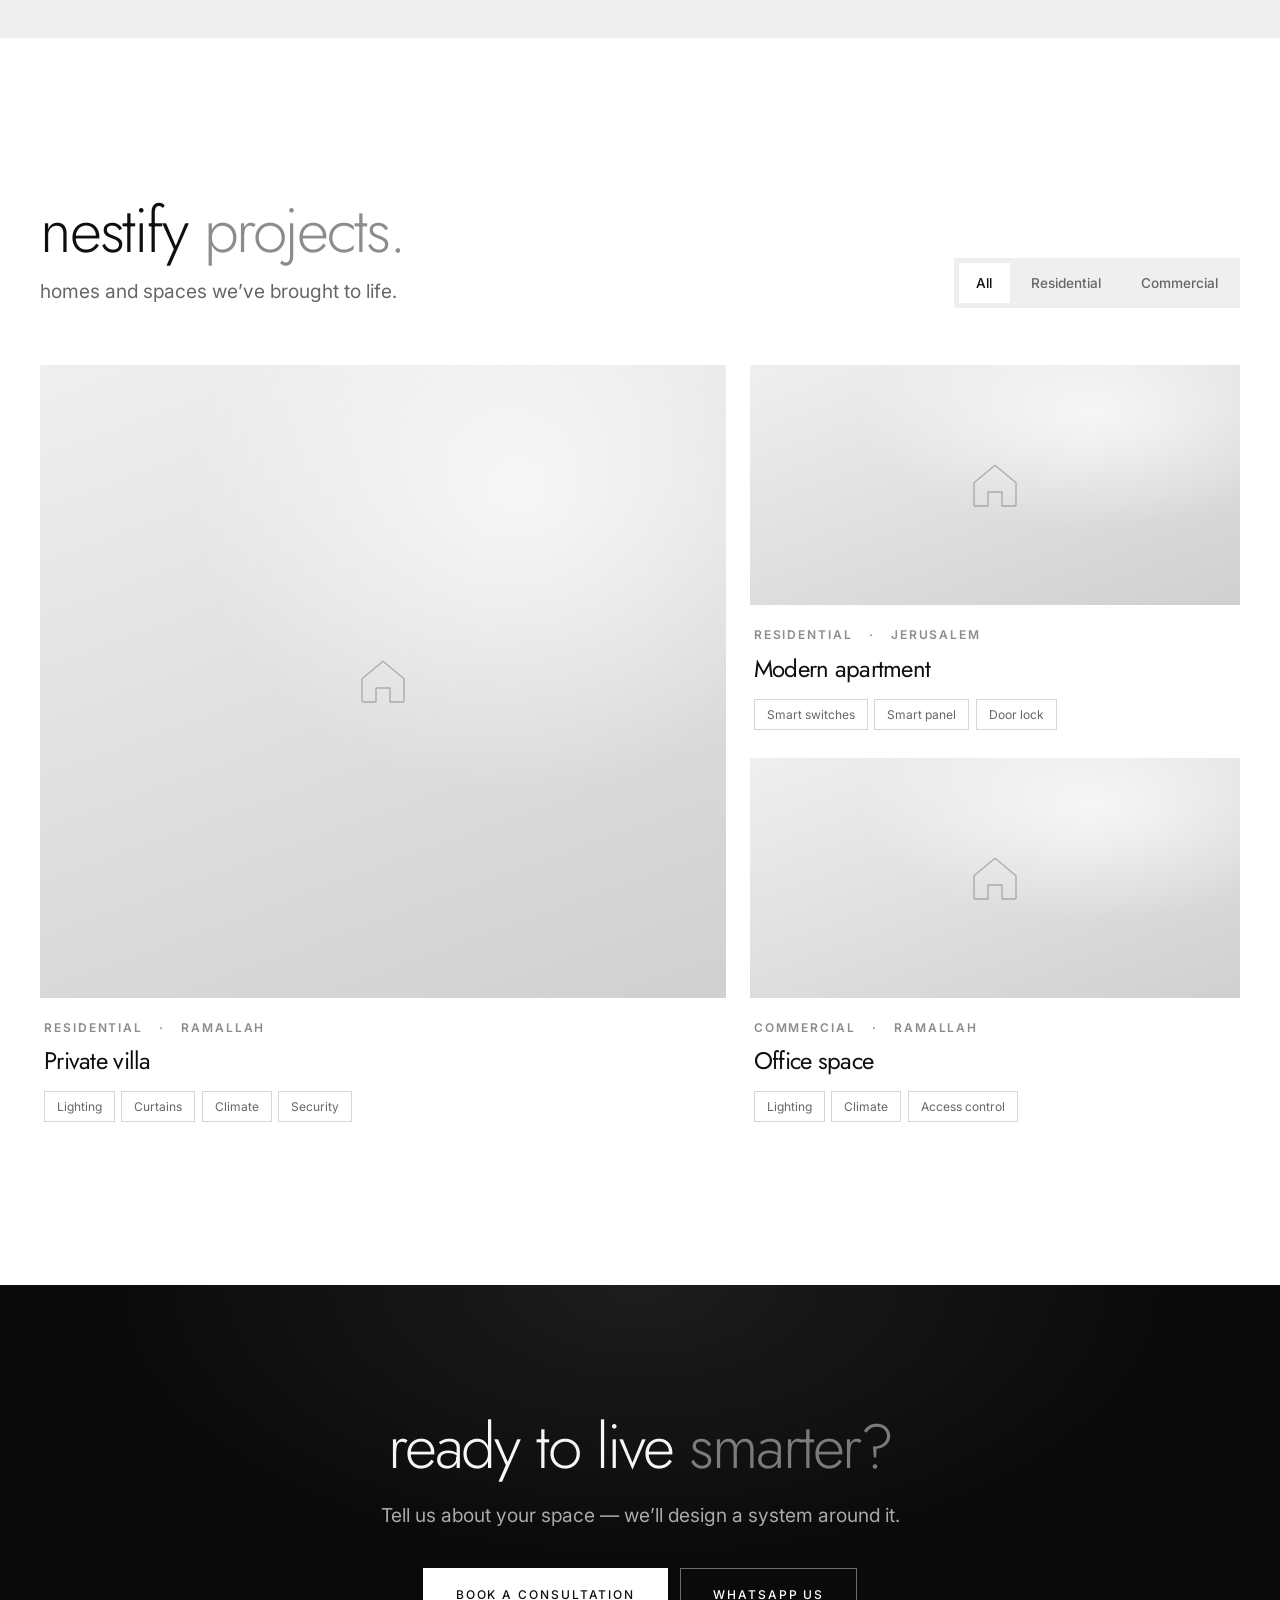
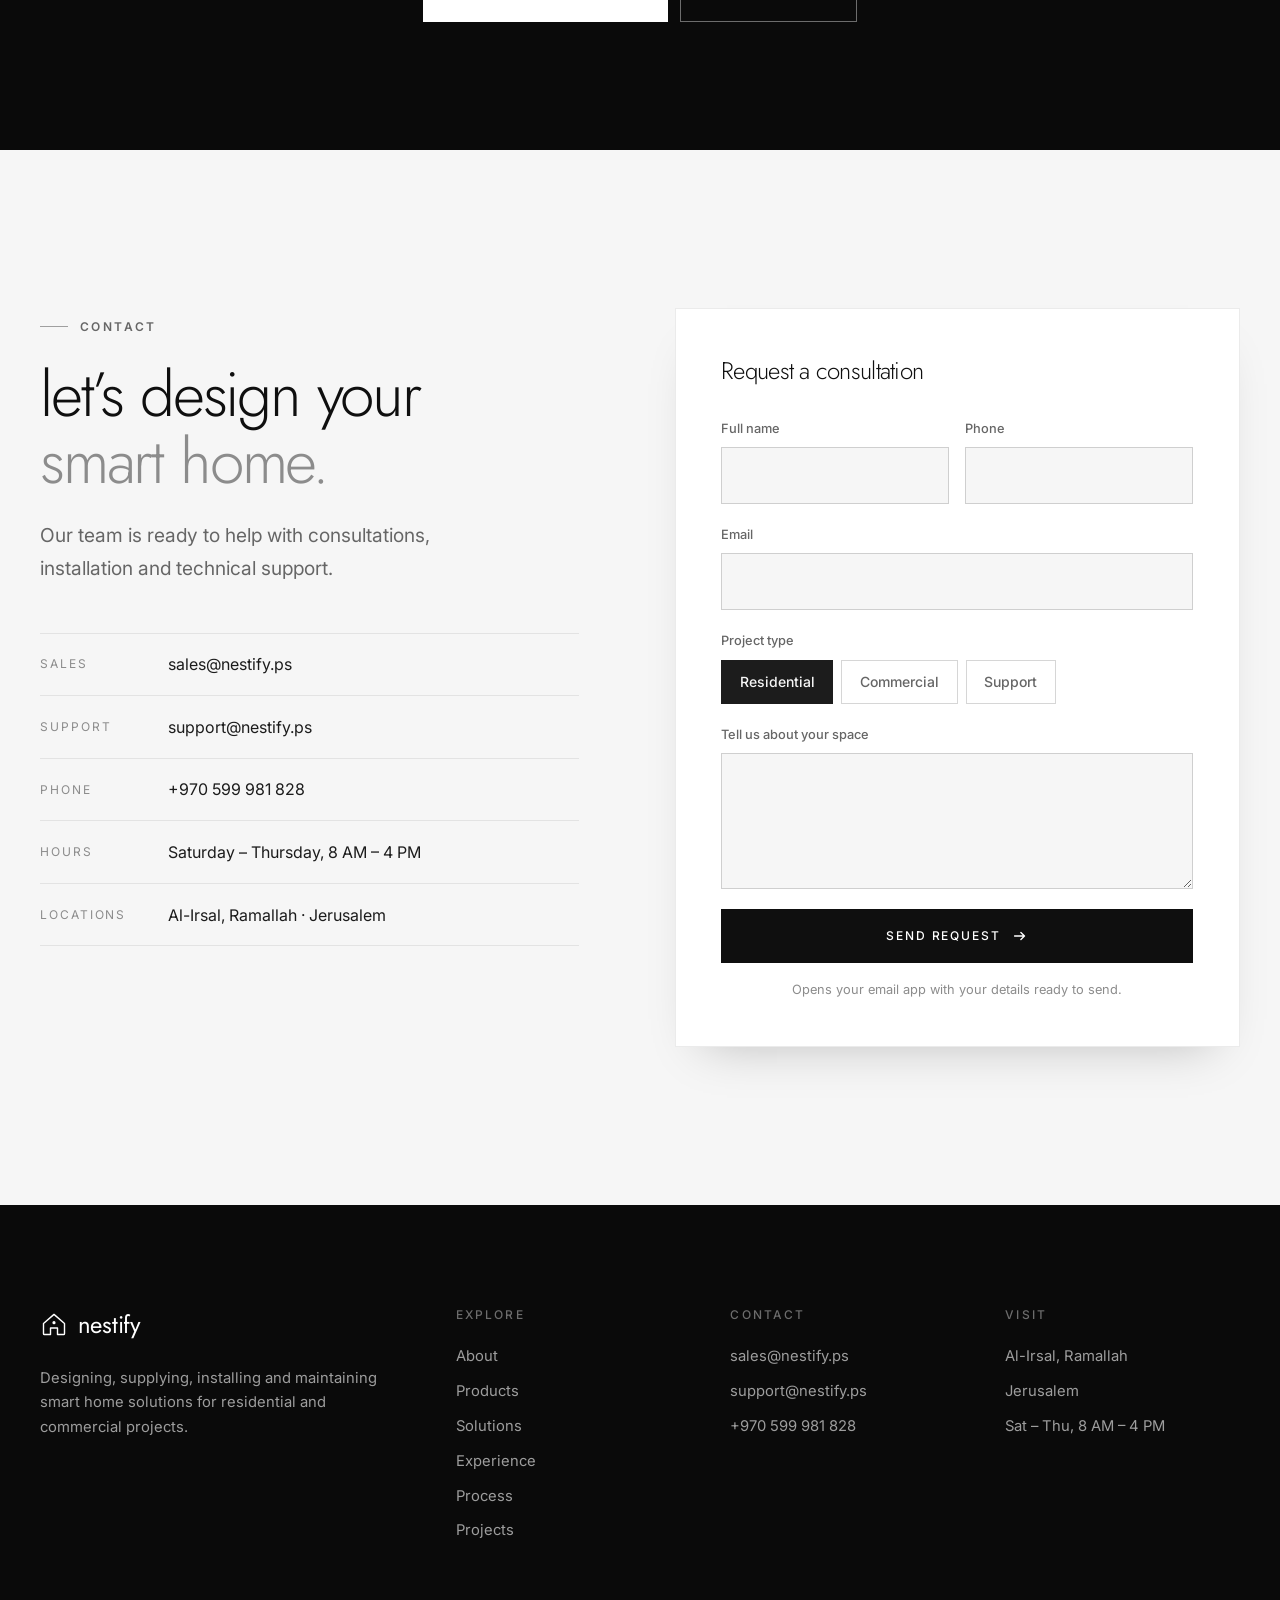
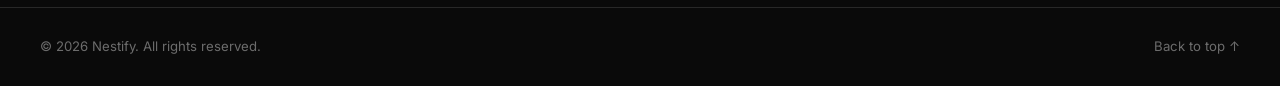
==== commit a5199512: "Restyle toward a gallery-like luxury aesthetic - Lowercase, light Jost headlines with two-tone gray " ====
--- a/index.html
+++ b/index.html
@@ -14,10 +14,10 @@
 
   <link rel="preconnect" href="https://fonts.googleapis.com">
   <link rel="preconnect" href="https://fonts.gstatic.com" crossorigin>
-  <link href="https://fonts.googleapis.com/css2?family=Inter:wght@300;400;500;600;700&display=swap" rel="stylesheet">
+  <link href="https://fonts.googleapis.com/css2?family=Inter:wght@300;400;500;600&family=Jost:wght@300;400;500&display=swap" rel="stylesheet">
   <link rel="stylesheet" href="css/styles.css">
 </head>
-<body>
+<body class="has-dark-hero">
   <a class="skip-link" href="#main">Skip to content</a>
 
   <!-- ============ Header ============ -->
@@ -82,11 +82,11 @@
             security, unified in one effortless system.
           </p>
           <div class="hero-actions reveal" style="--d:3">
-            <a class="btn btn-dark" href="#contact">
+            <a class="btn btn-light" href="#contact">
               Book a consultation
               <svg class="btn-arrow" viewBox="0 0 20 20" aria-hidden="true"><path d="M4 10h11m-4-4 4 4-4 4" fill="none" stroke="currentColor" stroke-width="1.5" stroke-linecap="round" stroke-linejoin="round"/></svg>
             </a>
-            <a class="btn btn-ghost" href="#products">Explore products</a>
+            <a class="btn btn-outline-light" href="#products">Explore products</a>
           </div>
 
           <div class="compat reveal" style="--d:4">
@@ -323,7 +323,7 @@
     </section>
 
     <!-- ============ Experience / Value ============ -->
-    <section class="section experience" id="experience">
+    <section class="section section-dark experience" id="experience">
       <div class="container experience-grid">
         <div class="experience-visual reveal">
           <div class="phone" aria-hidden="true">
--- a/css/styles.css
+++ b/css/styles.css
@@ -25,28 +25,30 @@
 
   /* Type */
   --font-sans: "Inter", system-ui, -apple-system, "Segoe UI", Roboto, "Helvetica Neue", Arial, sans-serif;
+  --font-display: "Jost", "Inter", system-ui, -apple-system, "Segoe UI", sans-serif;
 
   --fs-eyebrow: 0.75rem;
   --fs-body: 1rem;
   --fs-lead: clamp(1.05rem, 0.98rem + 0.35vw, 1.2rem);
   --fs-h3: clamp(1.15rem, 1.08rem + 0.3vw, 1.3rem);
-  --fs-h2: clamp(2.1rem, 1.5rem + 2.6vw, 3.6rem);
-  --fs-display: clamp(2.8rem, 1.7rem + 4.8vw, 5.6rem);
+  --fs-h2: clamp(2.2rem, 1.5rem + 3vw, 4rem);
+  --fs-display: clamp(2.9rem, 1.6rem + 4.4vw, 5.9rem);
   --fs-statement: clamp(1.6rem, 1.15rem + 2vw, 2.75rem);
 
   /* Space */
   --gutter: clamp(1rem, 0.5rem + 2.5vw, 2.5rem);
-  --section-y: clamp(5rem, 3.5rem + 7vw, 10rem);
-  --container: 1240px;
+  --section-y: clamp(5.5rem, 3.5rem + 8vw, 11rem);
+  --container: 1320px;
 
   /* Shape & depth */
-  --r-sm: 10px;
-  --r-md: 18px;
-  --r-lg: 28px;
-  --r-pill: 999px;
-  --shadow-sm: 0 1px 2px rgba(0, 0, 0, 0.04), 0 2px 8px rgba(0, 0, 0, 0.04);
-  --shadow-md: 0 2px 6px rgba(0, 0, 0, 0.04), 0 18px 40px -12px rgba(0, 0, 0, 0.12);
-  --shadow-lg: 0 4px 12px rgba(0, 0, 0, 0.05), 0 40px 80px -24px rgba(0, 0, 0, 0.22);
+  /* Architectural: square edges, almost no shadow */
+  --r-sm: 0;
+  --r-md: 0;
+  --r-lg: 0;
+  --r-pill: 0;
+  --shadow-sm: none;
+  --shadow-md: 0 24px 48px -28px rgba(0, 0, 0, 0.25);
+  --shadow-lg: 0 40px 80px -40px rgba(0, 0, 0, 0.45);
 
   /* Motion */
   --ease: cubic-bezier(0.22, 1, 0.36, 1);
@@ -147,6 +149,8 @@
 .display,
 .h2,
 .statement {
+  font-family: var(--font-display);
+  text-transform: lowercase;
   font-weight: 300;
   letter-spacing: -0.035em;
   line-height: 1.04;
@@ -160,9 +164,8 @@
 .h2 em,
 .statement em {
   font-style: normal;
-  font-weight: 600;
-  letter-spacing: -0.04em;
-  color: var(--ink);
+  font-weight: 300;
+  color: var(--ash);
 }
 
 .lead {
@@ -173,8 +176,9 @@
 }
 
 h3 {
+  font-family: var(--font-display);
   font-size: var(--fs-h3);
-  font-weight: 500;
+  font-weight: 400;
   letter-spacing: -0.015em;
   line-height: 1.3;
   color: var(--ink);
@@ -212,14 +216,16 @@
   align-items: center;
   justify-content: center;
   gap: 0.6rem;
-  min-height: 52px;
-  padding: 0.9rem 1.75rem;
+  min-height: 54px;
+  padding: 0.9rem 2rem;
+  border: 1px solid transparent;
   border-radius: var(--r-pill);
   background: var(--btn-bg);
   color: var(--btn-fg);
-  font-size: 0.925rem;
+  font-size: 0.75rem;
   font-weight: 500;
-  letter-spacing: 0.01em;
+  letter-spacing: 0.16em;
+  text-transform: uppercase;
   white-space: nowrap;
   isolation: isolate;
   overflow: hidden;
@@ -231,7 +237,7 @@
     border-color var(--t-med) var(--ease);
 }
 .btn:active { transform: scale(0.98); }
-.btn-sm { min-height: 42px; padding: 0.6rem 1.25rem; font-size: 0.85rem; }
+.btn-sm { min-height: 44px; padding: 0.6rem 1.4rem; font-size: 0.7rem; }
 .btn-block { width: 100%; }
 
 .btn-arrow {
@@ -255,41 +261,28 @@
 .btn-dark:hover::after,
 .btn-light:hover::after { transform: translateX(100%); }
 
-.btn-dark {
-  --btn-bg: var(--charcoal);
-  --btn-fg: var(--paper);
-  box-shadow: 0 1px 0 rgba(255, 255, 255, 0.08) inset, 0 8px 20px -8px rgba(0, 0, 0, 0.45);
-}
-.btn-dark:hover {
-  --btn-bg: var(--ink);
-  box-shadow: 0 1px 0 rgba(255, 255, 255, 0.08) inset, 0 14px 30px -10px rgba(0, 0, 0, 0.5);
-}
-
-.btn-ghost {
-  border: 1px solid var(--line-strong);
-  background: rgba(255, 255, 255, 0.4);
-  backdrop-filter: blur(8px);
-  -webkit-backdrop-filter: blur(8px);
-}
-.btn-ghost:hover { border-color: var(--charcoal); background: var(--white); }
-
-.btn-light { --btn-bg: var(--paper); --btn-fg: var(--ink); }
-.btn-light:hover { --btn-bg: var(--white); box-shadow: 0 14px 30px -12px rgba(0, 0, 0, 0.5); }
-
-.btn-outline-light {
-  --btn-fg: var(--paper);
-  border: 1px solid rgba(255, 255, 255, 0.28);
-}
-.btn-outline-light:hover { border-color: var(--paper); background: rgba(255, 255, 255, 0.06); }
+.btn-dark { --btn-bg: var(--ink); --btn-fg: var(--white); }
+.btn-dark:hover { --btn-bg: #2a2a2a; }
+
+.btn-ghost { border-color: var(--ink); }
+.btn-ghost:hover { --btn-bg: var(--ink); --btn-fg: var(--white); }
+
+.btn-light { --btn-bg: var(--white); --btn-fg: var(--ink); }
+.btn-light:hover { --btn-bg: var(--cloud); }
+
+.btn-outline-light { --btn-fg: var(--white); border-color: rgba(255, 255, 255, 0.4); }
+.btn-outline-light:hover { --btn-bg: var(--white); --btn-fg: var(--ink); border-color: var(--white); }
 
 .text-link {
   display: inline-flex;
   align-items: center;
-  gap: 0.4rem;
+  gap: 0.6rem;
   margin-top: auto;
   padding-top: 1.5rem;
-  font-size: 0.9rem;
+  font-size: 0.75rem;
   font-weight: 500;
+  letter-spacing: 0.16em;
+  text-transform: uppercase;
 }
 .text-link span { transition: transform var(--t-med) var(--ease); }
 .text-link:hover span { transform: translateX(4px); }
@@ -303,9 +296,11 @@
 }
 .brand-mark { width: 28px; height: 28px; }
 .brand-name {
-  font-size: 1.3rem;
-  font-weight: 500;
-  letter-spacing: -0.03em;
+  font-family: var(--font-display);
+  font-size: 1.5rem;
+  font-weight: 400;
+  letter-spacing: -0.01em;
+  text-transform: lowercase;
 }
 
 /* 5. Sections ------------------------------------------------------------- */
@@ -338,7 +333,8 @@
   position: relative;
   display: block;
   padding: 0.5rem 1rem;
-  font-size: 0.9rem;
+  font-size: 0.95rem;
+  text-transform: lowercase;
   color: var(--text-soft);
   transition: color var(--t-fast) var(--ease);
 }
@@ -359,6 +355,18 @@
 .primary-nav a:hover::after,
 .primary-nav a.is-active::after { transform: scaleX(1); transform-origin: left; }
 
+/* Header over a dark hero, until the page scrolls */
+.has-dark-hero .site-header:not(.is-scrolled) .brand,
+.has-dark-hero .site-header:not(.is-scrolled) .primary-nav a { color: rgba(255, 255, 255, 0.75); }
+.has-dark-hero .site-header:not(.is-scrolled) .brand,
+.has-dark-hero .site-header:not(.is-scrolled) .primary-nav a:hover,
+.has-dark-hero .site-header:not(.is-scrolled) .primary-nav a.is-active { color: var(--white); }
+.has-dark-hero .site-header:not(.is-scrolled) .header-cta { --btn-bg: var(--white); --btn-fg: var(--ink); }
+.has-dark-hero .site-header:not(.is-scrolled) .menu-toggle { border-color: rgba(255, 255, 255, 0.4); }
+.has-dark-hero .site-header:not(.is-scrolled) .menu-toggle span { background: var(--white); }
+.has-dark-hero .scroll-cue { border-color: rgba(255, 255, 255, 0.35); }
+.has-dark-hero .scroll-cue span { background: var(--white); }
+
 .header-actions { display: flex; align-items: center; gap: 0.75rem; }
 
 .menu-toggle {
@@ -366,7 +374,6 @@
   position: relative;
   width: 44px;
   height: 44px;
-  border-radius: 50%;
   border: 1px solid var(--line-strong);
 }
 .menu-toggle span {
@@ -402,9 +409,11 @@
 .mobile-menu nav a {
   display: block;
   padding: 1.1rem 0;
-  font-size: 1.75rem;
+  font-family: var(--font-display);
+  font-size: 2rem;
   font-weight: 300;
-  letter-spacing: -0.03em;
+  letter-spacing: -0.02em;
+  text-transform: lowercase;
 }
 .mobile-menu-foot { display: grid; gap: 1rem; padding-top: 2rem; text-align: center; }
 .mobile-menu-phone { color: var(--text-soft); font-size: 0.95rem; }
@@ -417,11 +426,14 @@
   display: flex;
   align-items: center;
   padding-block: calc(var(--header-h) + 3rem) 5rem;
-  background:
-    radial-gradient(120% 80% at 100% 0%, var(--cloud) 0%, transparent 55%),
-    linear-gradient(180deg, var(--paper) 0%, var(--mist) 100%);
+  color: var(--white);
+  background: #0a0a0a;
   overflow: hidden;
 }
+.hero .eyebrow { color: rgba(255, 255, 255, 0.6); }
+.hero .display { color: var(--white); }
+.hero .display em { color: rgba(255, 255, 255, 0.5); }
+.hero .lead { color: rgba(255, 255, 255, 0.7); }
 .hero-glow {
   position: absolute;
   width: 60vmax;
@@ -429,8 +441,8 @@
   right: -18vmax;
   top: 10%;
   border-radius: 50%;
-  background: radial-gradient(circle, rgba(205, 205, 205, 0.7), transparent 65%);
-  filter: blur(20px);
+  background: radial-gradient(circle, rgba(255, 255, 255, 0.14), transparent 62%);
+  filter: blur(10px);
   pointer-events: none;
 }
 
@@ -461,6 +473,10 @@
   border-top: 1px solid var(--line);
   max-width: 34rem;
 }
+.hero .compat { border-top-color: rgba(255, 255, 255, 0.14); }
+.hero .compat-label { color: rgba(255, 255, 255, 0.5); }
+.hero .compat-list li { color: var(--white); }
+.hero .compat-list li::before { background: var(--white); }
 .compat-label {
   font-size: var(--fs-eyebrow);
   letter-spacing: 0.18em;
@@ -491,17 +507,21 @@
   width: 100%;
   max-width: 440px;
   padding: 1.75rem;
-  border-radius: var(--r-lg);
+  border-radius: 20px; /* hardware keeps its soft corners */
   color: var(--paper);
   background:
     radial-gradient(120% 60% at 0% 0%, rgba(150, 150, 150, 0.22), transparent 60%),
     linear-gradient(160deg, #2b2b2b 0%, #141414 100%);
-  box-shadow: var(--shadow-lg), 0 0 0 1px rgba(255, 255, 255, 0.05) inset;
+  box-shadow: 0 50px 100px -30px rgba(0, 0, 0, 0.8), 0 0 0 1px rgba(255, 255, 255, 0.08) inset;
   transform: perspective(1400px) rotateY(-6deg) rotateX(3deg);
   transition: transform 1.2s var(--ease);
   animation: float 9s ease-in-out infinite;
 }
 .panel:hover { transform: perspective(1400px) rotateY(0) rotateX(0); }
+/* The panel is a device, so its UI keeps soft corners */
+.panel .panel-climate,
+.panel .tile { border-radius: 12px; }
+.panel .panel-status { border-radius: 999px; }
 
 .panel-head {
   display: flex;
@@ -689,11 +709,7 @@
   border: 1px solid var(--line);
   transition: transform var(--t-med) var(--ease), box-shadow var(--t-med) var(--ease), border-color var(--t-med) var(--ease);
 }
-.card:hover {
-  transform: translateY(-4px);
-  box-shadow: var(--shadow-md);
-  border-color: transparent;
-}
+.card:hover { border-color: var(--line-strong); }
 .card h3 { margin-bottom: 0.75rem; }
 .card p { color: var(--text-soft); font-size: 0.95rem; }
 .card-kicker {
@@ -805,8 +821,21 @@
 .card-dark:hover .card-icon { background: var(--paper); color: var(--ink); }
 .card-dark .card-icon + .card-kicker { margin-top: 2rem; }
 
+/* Dark sections */
+.section-dark { background: #0a0a0a; color: rgba(255, 255, 255, 0.72); }
+.section-dark .h2,
+.section-dark h3 { color: var(--white); }
+.section-dark .h2 em { color: rgba(255, 255, 255, 0.45); }
+.section-dark .eyebrow { color: rgba(255, 255, 255, 0.55); }
+.section-dark .section-intro,
+.section-dark p { color: rgba(255, 255, 255, 0.62); }
+
 /* Experience */
-.experience { background: var(--paper); overflow: hidden; }
+.experience { overflow: hidden; }
+.experience.section-dark .experience-visual::before { background: linear-gradient(160deg, #1d1d1d, #121212); }
+.experience.section-dark .benefit { border-color: rgba(255, 255, 255, 0.12); }
+.experience.section-dark .benefit-icon { border-color: rgba(255, 255, 255, 0.25); color: var(--white); }
+.experience.section-dark .benefit:hover .benefit-icon { background: var(--white); border-color: var(--white); color: var(--ink); }
 .experience-grid {
   display: grid;
   grid-template-columns: 1fr 1fr;
@@ -939,7 +968,7 @@
   border: 1px solid var(--line);
   transition: transform var(--t-med) var(--ease), box-shadow var(--t-med) var(--ease);
 }
-.step:hover { transform: translateY(-4px); box-shadow: var(--shadow-md); }
+.step:hover { border-color: var(--line-strong); }
 .step-num {
   display: block;
   font-size: 3rem;
@@ -956,14 +985,14 @@
 .cta-band {
   padding-block: clamp(5rem, 4rem + 5vw, 8rem);
   background:
-    radial-gradient(80% 120% at 50% 0%, rgba(150, 150, 150, 0.25), transparent 60%),
-    var(--ink);
+    radial-gradient(70% 100% at 50% 0%, rgba(255, 255, 255, 0.08), transparent 60%),
+    #0a0a0a;
   color: var(--paper);
   text-align: center;
 }
 .cta-inner { display: grid; justify-items: center; gap: 1.25rem; }
 .cta-band .h2 { color: var(--paper); }
-.cta-band .h2 em { color: var(--white); }
+.cta-band .h2 em { color: rgba(255, 255, 255, 0.45); }
 .cta-band p { color: rgba(255, 255, 255, 0.65); font-size: var(--fs-lead); }
 .cta-actions { display: flex; flex-wrap: wrap; justify-content: center; gap: 0.75rem; margin-top: 1rem; }
 
@@ -1066,42 +1095,43 @@
 
 /* Footer */
 .site-footer {
-  padding-top: clamp(4rem, 3rem + 3vw, 6rem);
-  background: var(--mist);
-  border-top: 1px solid var(--line);
+  padding-top: clamp(4.5rem, 3rem + 4vw, 7rem);
+  background: #0a0a0a;
+  color: rgba(255, 255, 255, 0.6);
   font-size: 0.925rem;
 }
+.site-footer .brand { color: var(--white); }
 .footer-grid {
   display: grid;
   grid-template-columns: 1.6fr repeat(3, 1fr);
   gap: 2.5rem;
-  padding-bottom: 3.5rem;
-}
-.footer-brand p { color: var(--text-soft); max-width: 22rem; margin-top: 1.25rem; }
+  padding-bottom: 4rem;
+}
+.footer-brand p { max-width: 22rem; margin-top: 1.25rem; }
 .footer-col h4 {
   font-size: var(--fs-eyebrow);
-  font-weight: 600;
+  font-weight: 500;
   letter-spacing: 0.18em;
   text-transform: uppercase;
-  color: var(--ash);
+  color: rgba(255, 255, 255, 0.4);
   margin-bottom: 1.25rem;
 }
 .footer-col ul { display: grid; gap: 0.65rem; }
-.footer-col li { color: var(--text-soft); overflow-wrap: anywhere; }
+.footer-col li { overflow-wrap: anywhere; }
 .footer-col a { transition: color var(--t-fast) var(--ease); }
-.footer-col a:hover { color: var(--ink); }
+.footer-col a:hover { color: var(--white); }
 .footer-bottom {
   display: flex;
   flex-wrap: wrap;
   justify-content: space-between;
   gap: 1rem;
   padding-block: 1.75rem;
-  border-top: 1px solid var(--line);
-  color: var(--ash);
+  border-top: 1px solid rgba(255, 255, 255, 0.12);
+  color: rgba(255, 255, 255, 0.4);
   font-size: 0.825rem;
 }
 .to-top { transition: color var(--t-fast) var(--ease); }
-.to-top:hover { color: var(--ink); }
+.to-top:hover { color: var(--white); }
 
 /* Products (home) */
 .products { background: var(--paper); }
@@ -1118,8 +1148,8 @@
 .product-card {
   position: relative;
   display: block;
-  aspect-ratio: 1 / 1.05;
-  border-radius: 36px;
+  aspect-ratio: 1 / 1;
+  border-radius: var(--r-lg);
   overflow: hidden;
   background: var(--charcoal);
   isolation: isolate;
@@ -1132,43 +1162,37 @@
   width: 100%;
   height: 100%;
   object-fit: cover;
-  filter: grayscale(0.15);
-  transition: transform 1.2s var(--ease), filter var(--t-med) var(--ease);
+  transition: transform 1.6s var(--ease);
 }
 .product-card::after {
   content: "";
   position: absolute;
   inset: 0;
-  background: linear-gradient(180deg, transparent 45%, rgba(0, 0, 0, 0.45) 100%);
+  background: linear-gradient(180deg, rgba(0, 0, 0, 0) 50%, rgba(0, 0, 0, 0.65) 100%);
   pointer-events: none;
 }
-.product-card:hover { transform: translateY(-6px); box-shadow: var(--shadow-lg); }
-.product-card:hover img { transform: scale(1.05); filter: grayscale(0); }
+.product-card:hover img { transform: scale(1.06); }
 
 .product-card-caption {
   position: absolute;
   z-index: 1;
-  inset: auto 0.9rem 0.9rem;
+  inset: auto 0 0;
   display: flex;
   align-items: flex-end;
   justify-content: space-between;
   gap: 1rem;
-  padding: 1.1rem 1.1rem 1.1rem 1.4rem;
-  border-radius: 24px;
-  background: rgba(255, 255, 255, 0.16);
-  border: 1px solid rgba(255, 255, 255, 0.18);
-  backdrop-filter: blur(16px) saturate(140%);
-  -webkit-backdrop-filter: blur(16px) saturate(140%);
+  padding: clamp(1.25rem, 1rem + 1vw, 2rem);
   color: var(--white);
 }
 .product-card-text { display: grid; gap: 0.2rem; min-width: 0; }
 .product-card-title {
-  font-size: clamp(1.3rem, 1.1rem + 0.7vw, 1.65rem);
-  font-weight: 400;
-  letter-spacing: -0.03em;
+  font-family: var(--font-display);
+  font-size: clamp(1.5rem, 1.2rem + 0.9vw, 2rem);
+  font-weight: 300;
+  letter-spacing: -0.02em;
   line-height: 1.15;
 }
-.product-card-sub { font-size: 0.8rem; font-weight: 500; opacity: 0.85; }
+.product-card-sub { font-size: 0.72rem; font-weight: 500; letter-spacing: 0.14em; text-transform: uppercase; opacity: 0.75; }
 .product-card-arrow {
   display: grid;
   place-items: center;
@@ -1176,12 +1200,12 @@
   width: 44px;
   height: 44px;
   border-radius: 50%;
-  background: var(--ink);
+  border: 1px solid rgba(255, 255, 255, 0.5);
   color: var(--white);
-  transition: transform var(--t-med) var(--ease), background-color var(--t-med) var(--ease), color var(--t-med) var(--ease);
+  transition: transform var(--t-med) var(--ease), background-color var(--t-med) var(--ease), color var(--t-med) var(--ease), border-color var(--t-med) var(--ease);
 }
 .product-card-arrow svg { width: 18px; height: 18px; fill: none; stroke: currentColor; stroke-width: 1.6; stroke-linecap: round; stroke-linejoin: round; }
-.product-card:hover .product-card-arrow { background: var(--white); color: var(--ink); transform: rotate(-45deg); }
+.product-card:hover .product-card-arrow { background: var(--white); border-color: var(--white); color: var(--ink); }
 
 /* Projects */
 .projects { background: var(--white); }
@@ -1282,8 +1306,18 @@
 /* Product pages */
 .product-hero {
   padding-block: calc(var(--header-h) + clamp(2rem, 1rem + 3vw, 4rem)) clamp(4rem, 3rem + 4vw, 7rem);
-  background: linear-gradient(180deg, var(--white) 0%, var(--paper) 100%);
-}
+  background: #0a0a0a;
+  color: var(--white);
+}
+.product-hero .eyebrow { color: rgba(255, 255, 255, 0.55); }
+.product-hero .display { color: var(--white); }
+.product-hero .display em { color: rgba(255, 255, 255, 0.5); }
+.product-hero .lead,
+.product-hero .product-tagline { color: rgba(255, 255, 255, 0.65); }
+.product-hero .breadcrumb { color: rgba(255, 255, 255, 0.45); }
+.product-hero .breadcrumb a:hover,
+.product-hero .breadcrumb [aria-current] { color: var(--white); }
+.product-hero .breadcrumb li + li::before { color: rgba(255, 255, 255, 0.25); }
 .breadcrumb {
   display: flex;
   flex-wrap: wrap;
@@ -1306,15 +1340,17 @@
 .product-hero-copy { min-width: 0; }
 .product-hero-copy .display { margin-bottom: 1rem; }
 .product-tagline {
-  font-size: 0.95rem;
+  font-size: 0.75rem;
   font-weight: 500;
+  letter-spacing: 0.16em;
+  text-transform: uppercase;
   color: var(--stone);
   margin-bottom: 1.75rem;
 }
 .product-hero-media {
   position: relative;
   min-width: 0;
-  border-radius: 36px;
+  border-radius: var(--r-lg);
   overflow: hidden;
   aspect-ratio: 1.29;
   background: var(--charcoal);
@@ -1381,7 +1417,7 @@
 .compat-band .compat-list li::before { background: var(--ink); }
 
 .more-products .product-grid { grid-template-columns: repeat(2, 1fr); }
-.more-products .product-card { aspect-ratio: 1.35; }
+.more-products .product-card { aspect-ratio: 4 / 3; }
 
 /* 6. Motion --------------------------------------------------------------- */
 .reveal {
@@ -1527,9 +1563,7 @@
   .filter-btn { flex: 1; }
   .product-card,
   .product-grid > li:last-child:nth-child(odd) .product-card,
-  .more-products .product-card { aspect-ratio: 1 / 0.95; border-radius: 28px; }
-  .product-card-caption { border-radius: 20px; }
-  .product-hero-media { border-radius: 28px; }
+  .more-products .product-card { aspect-ratio: 1 / 0.95; }
   .feature-grid { grid-template-columns: 1fr; }
   .feature-grid .card { min-height: 0; }
   .option { padding: 1.25rem; }
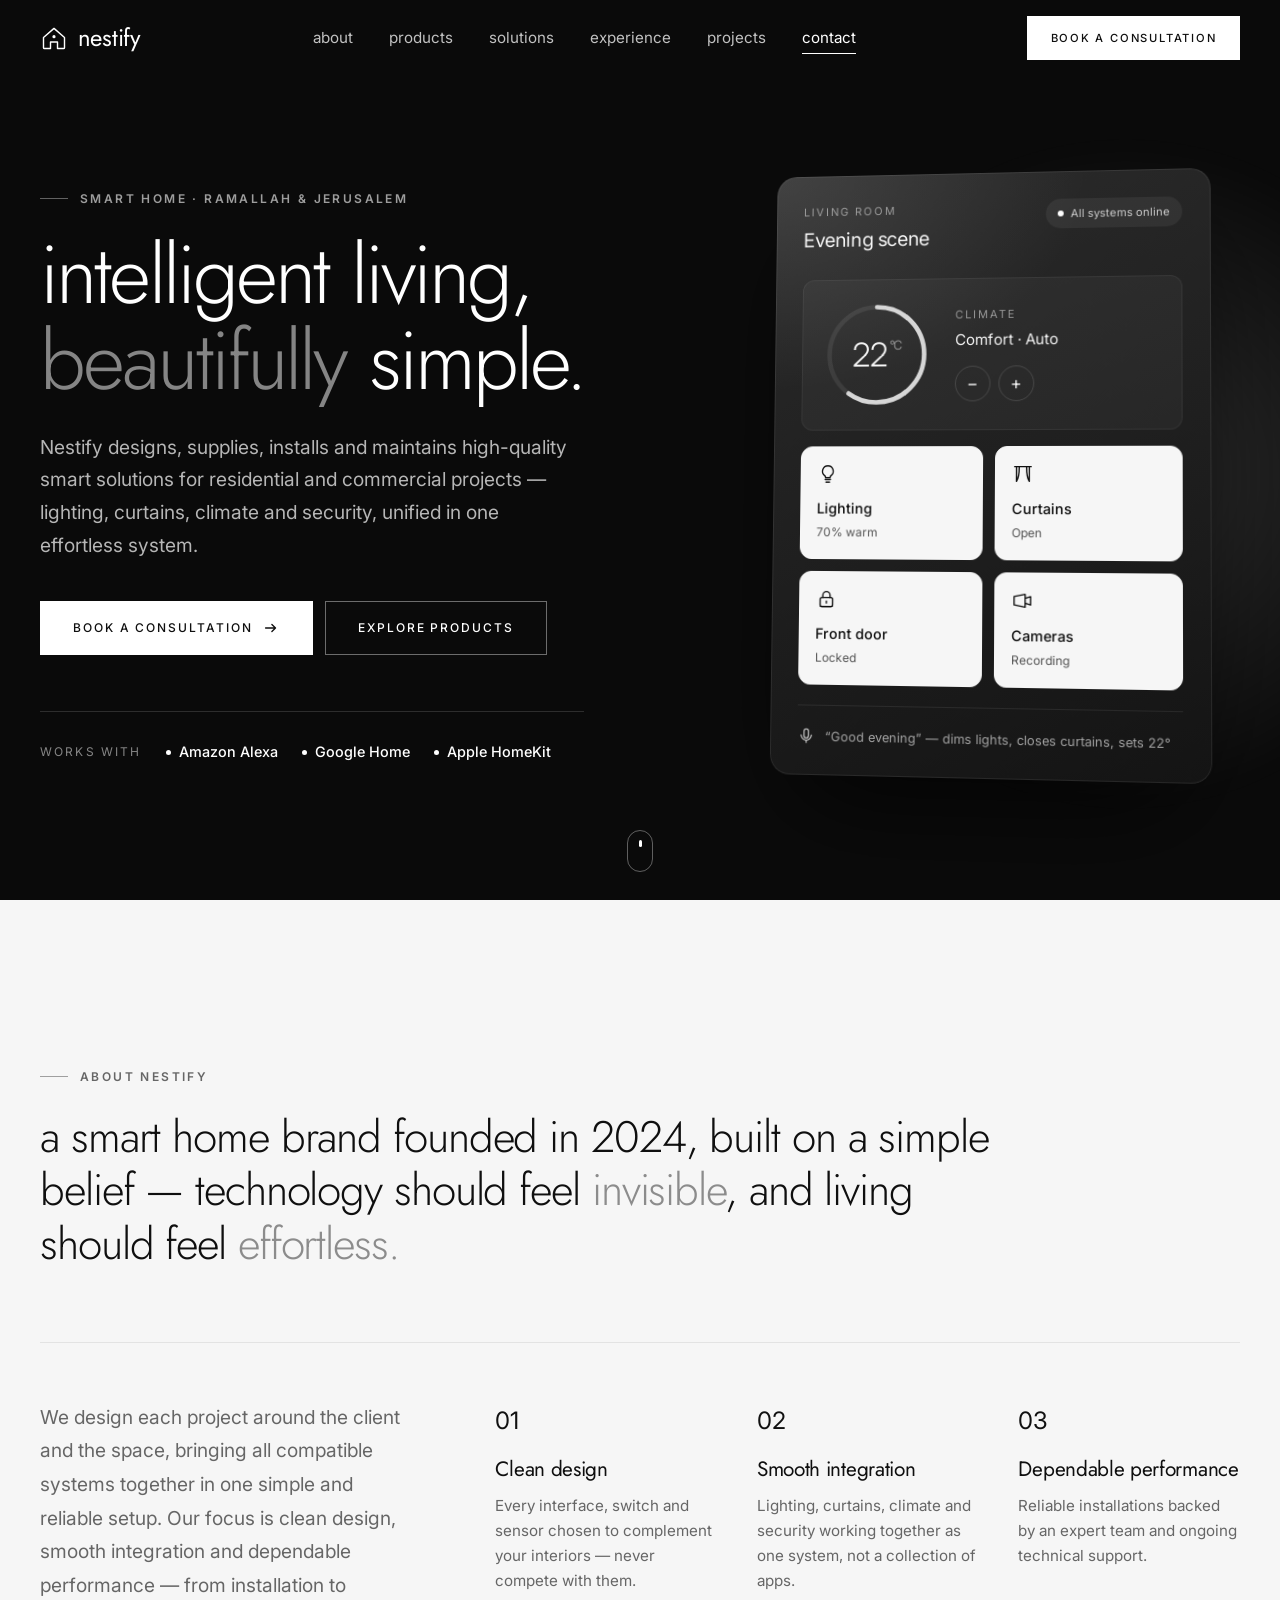
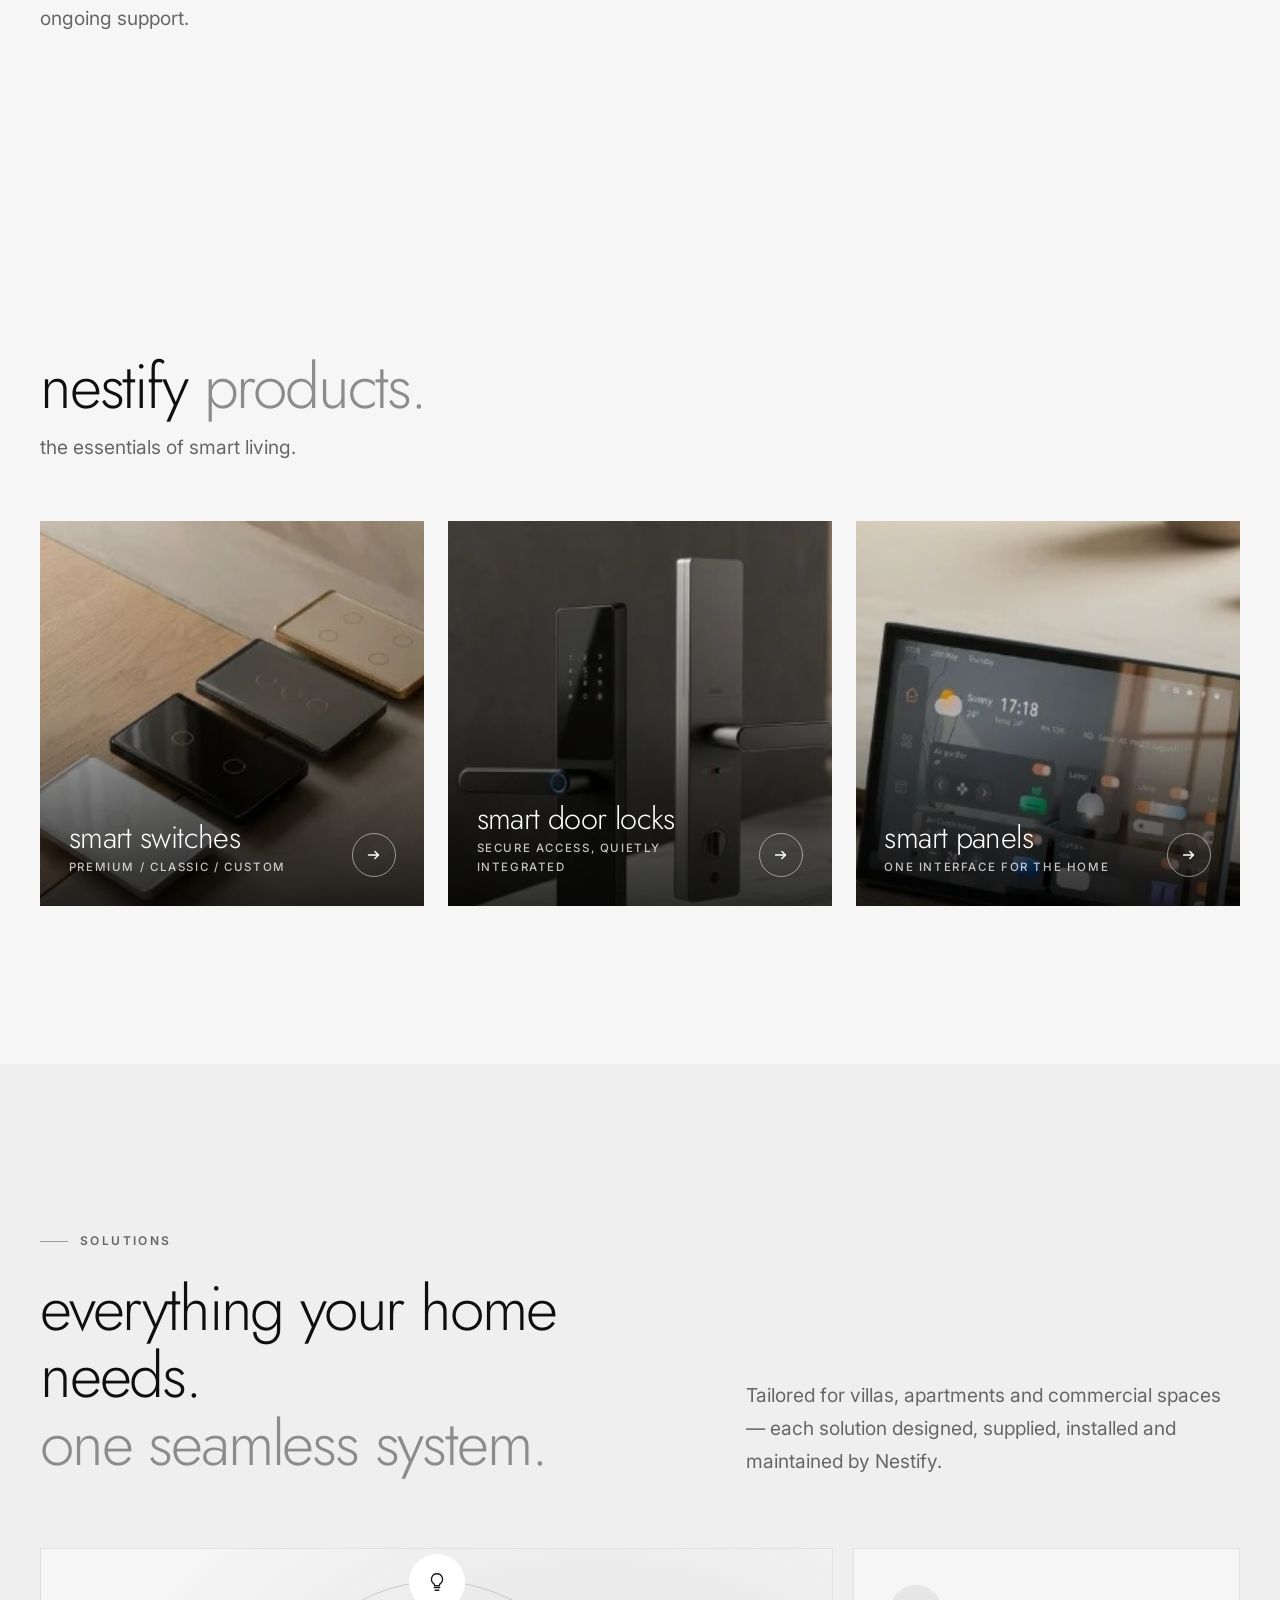
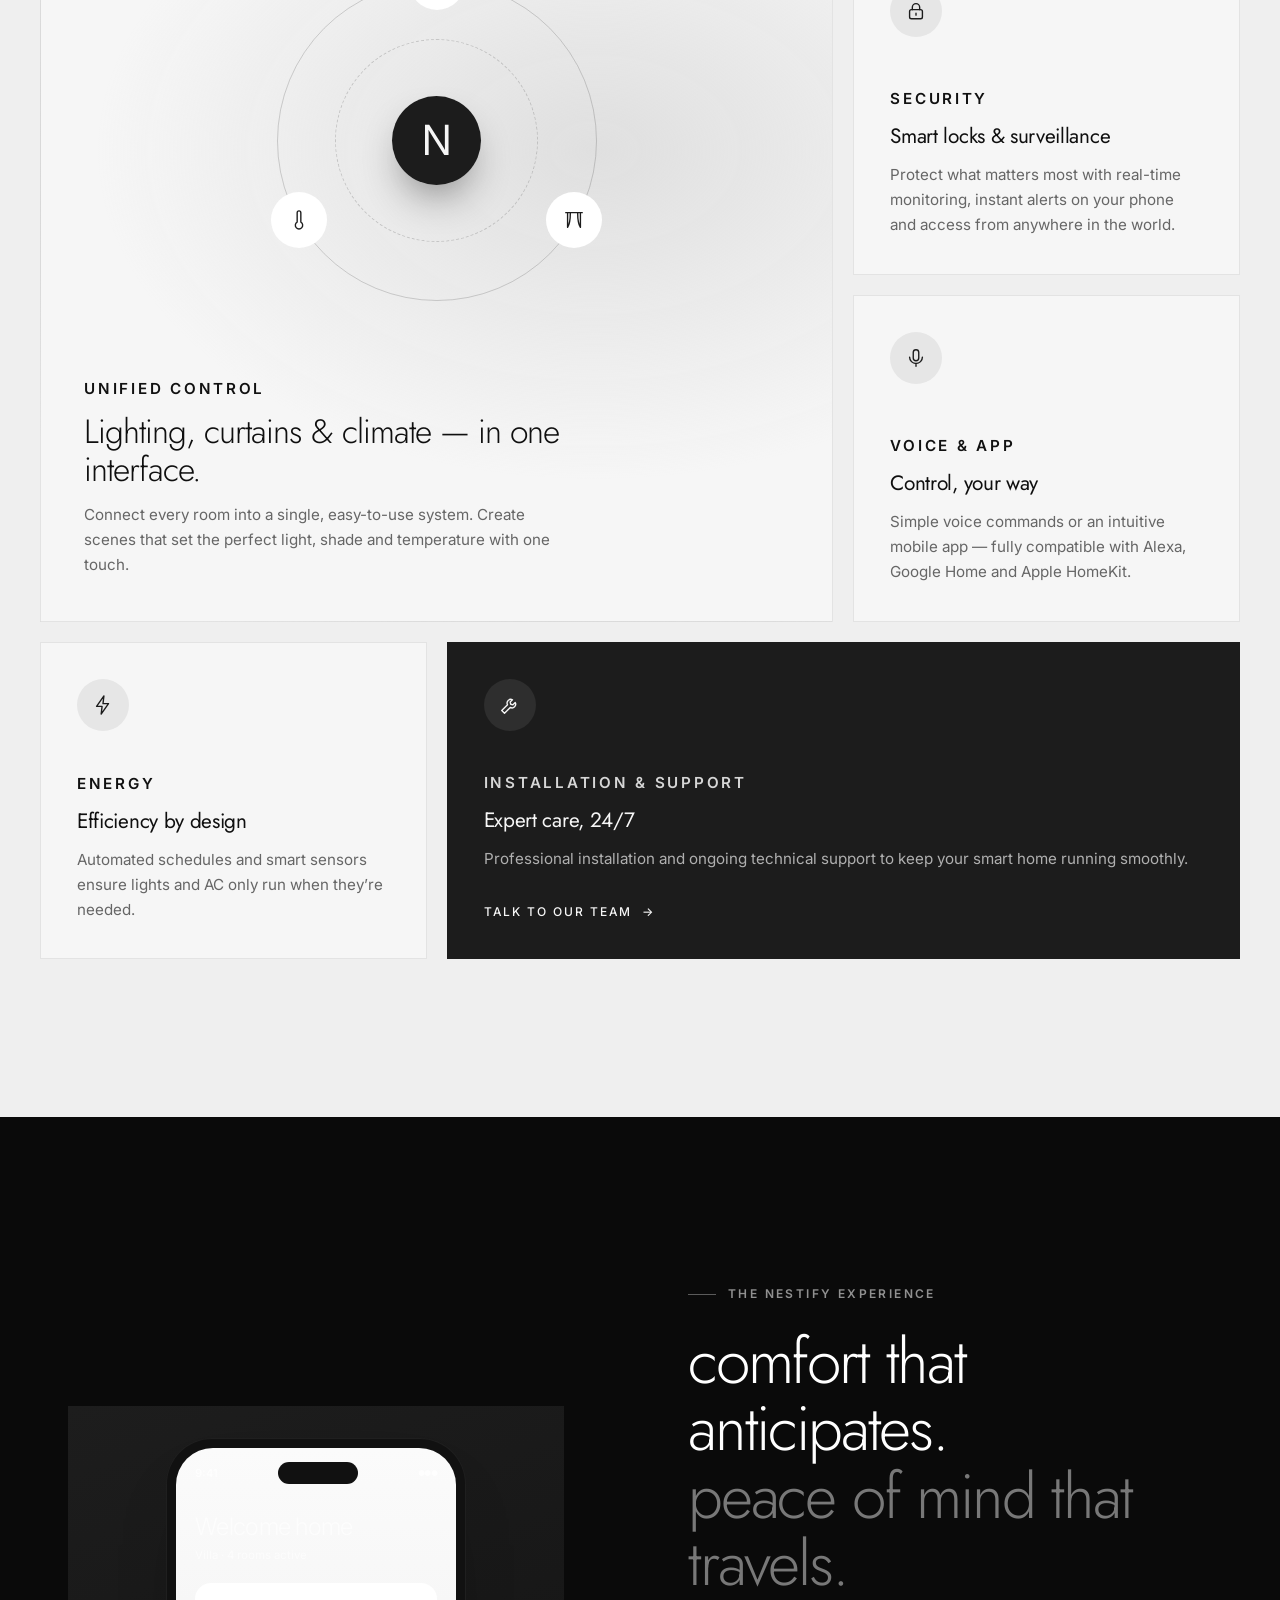
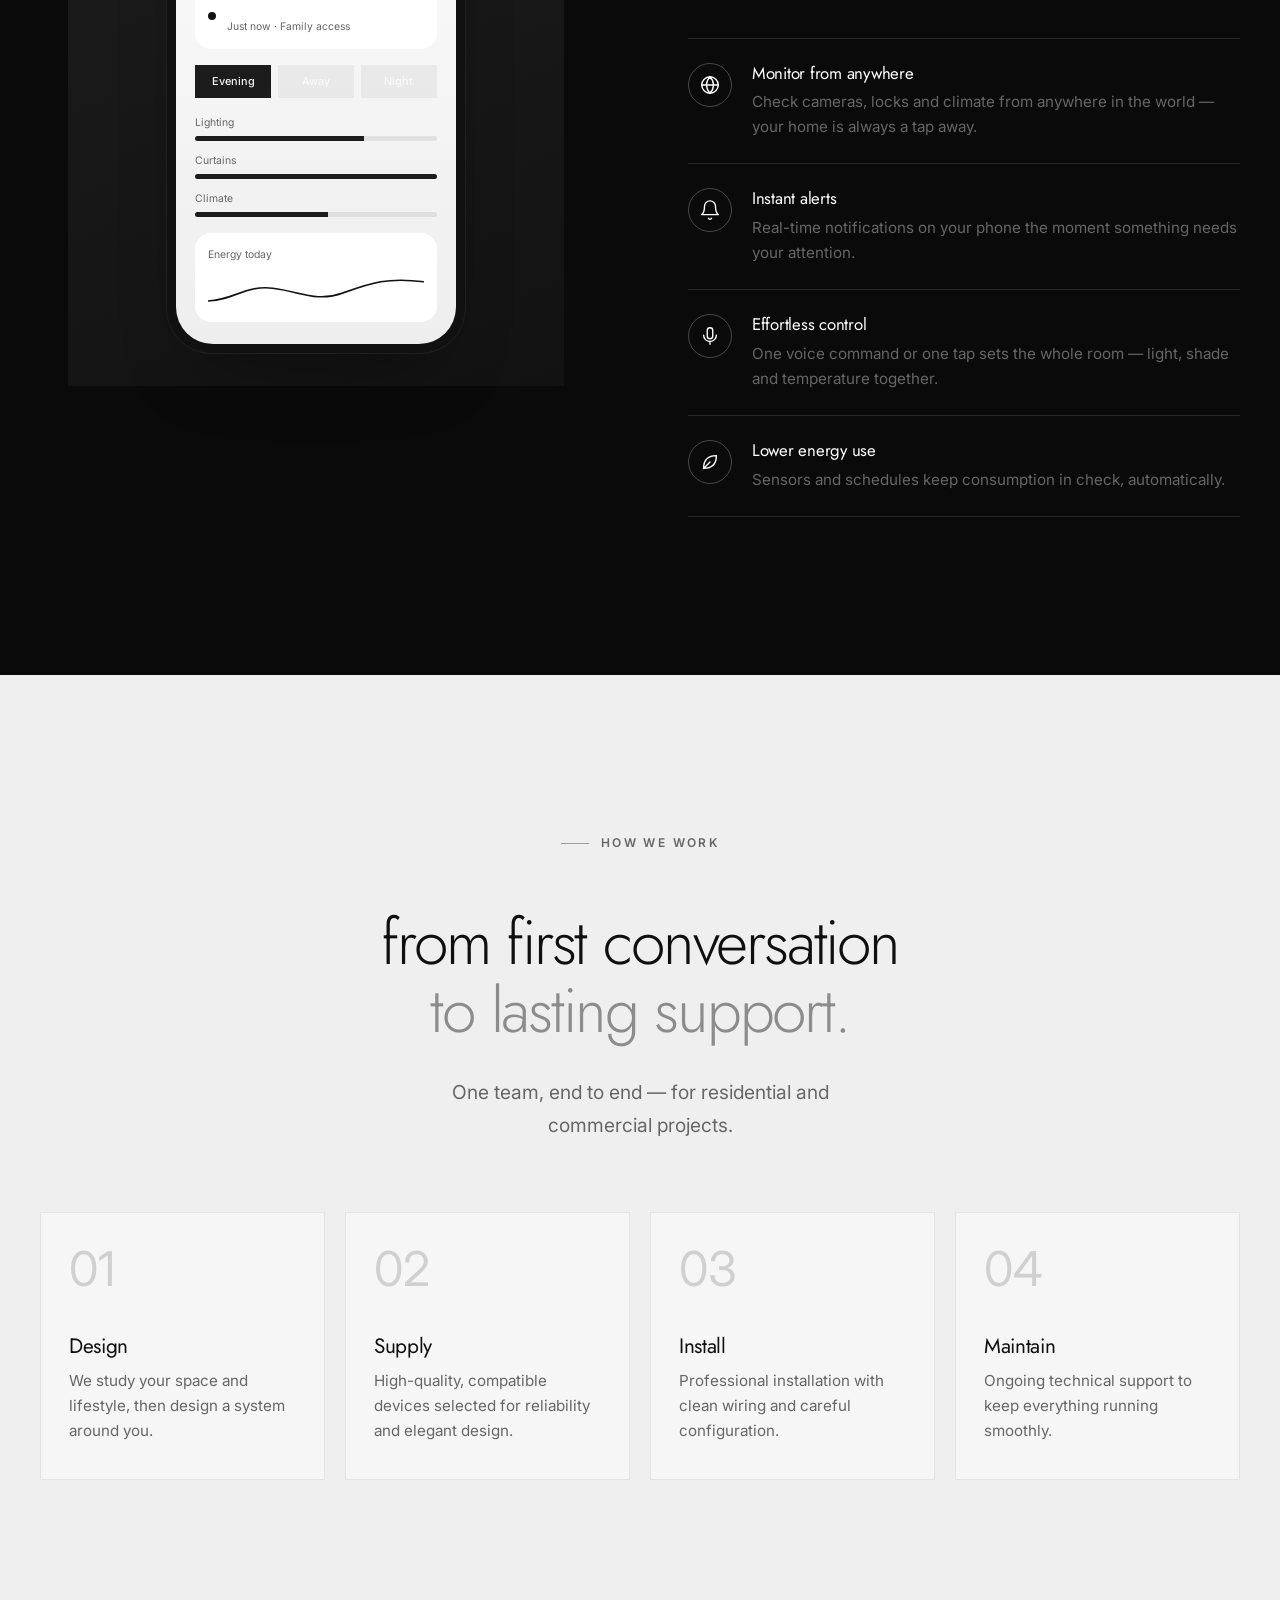
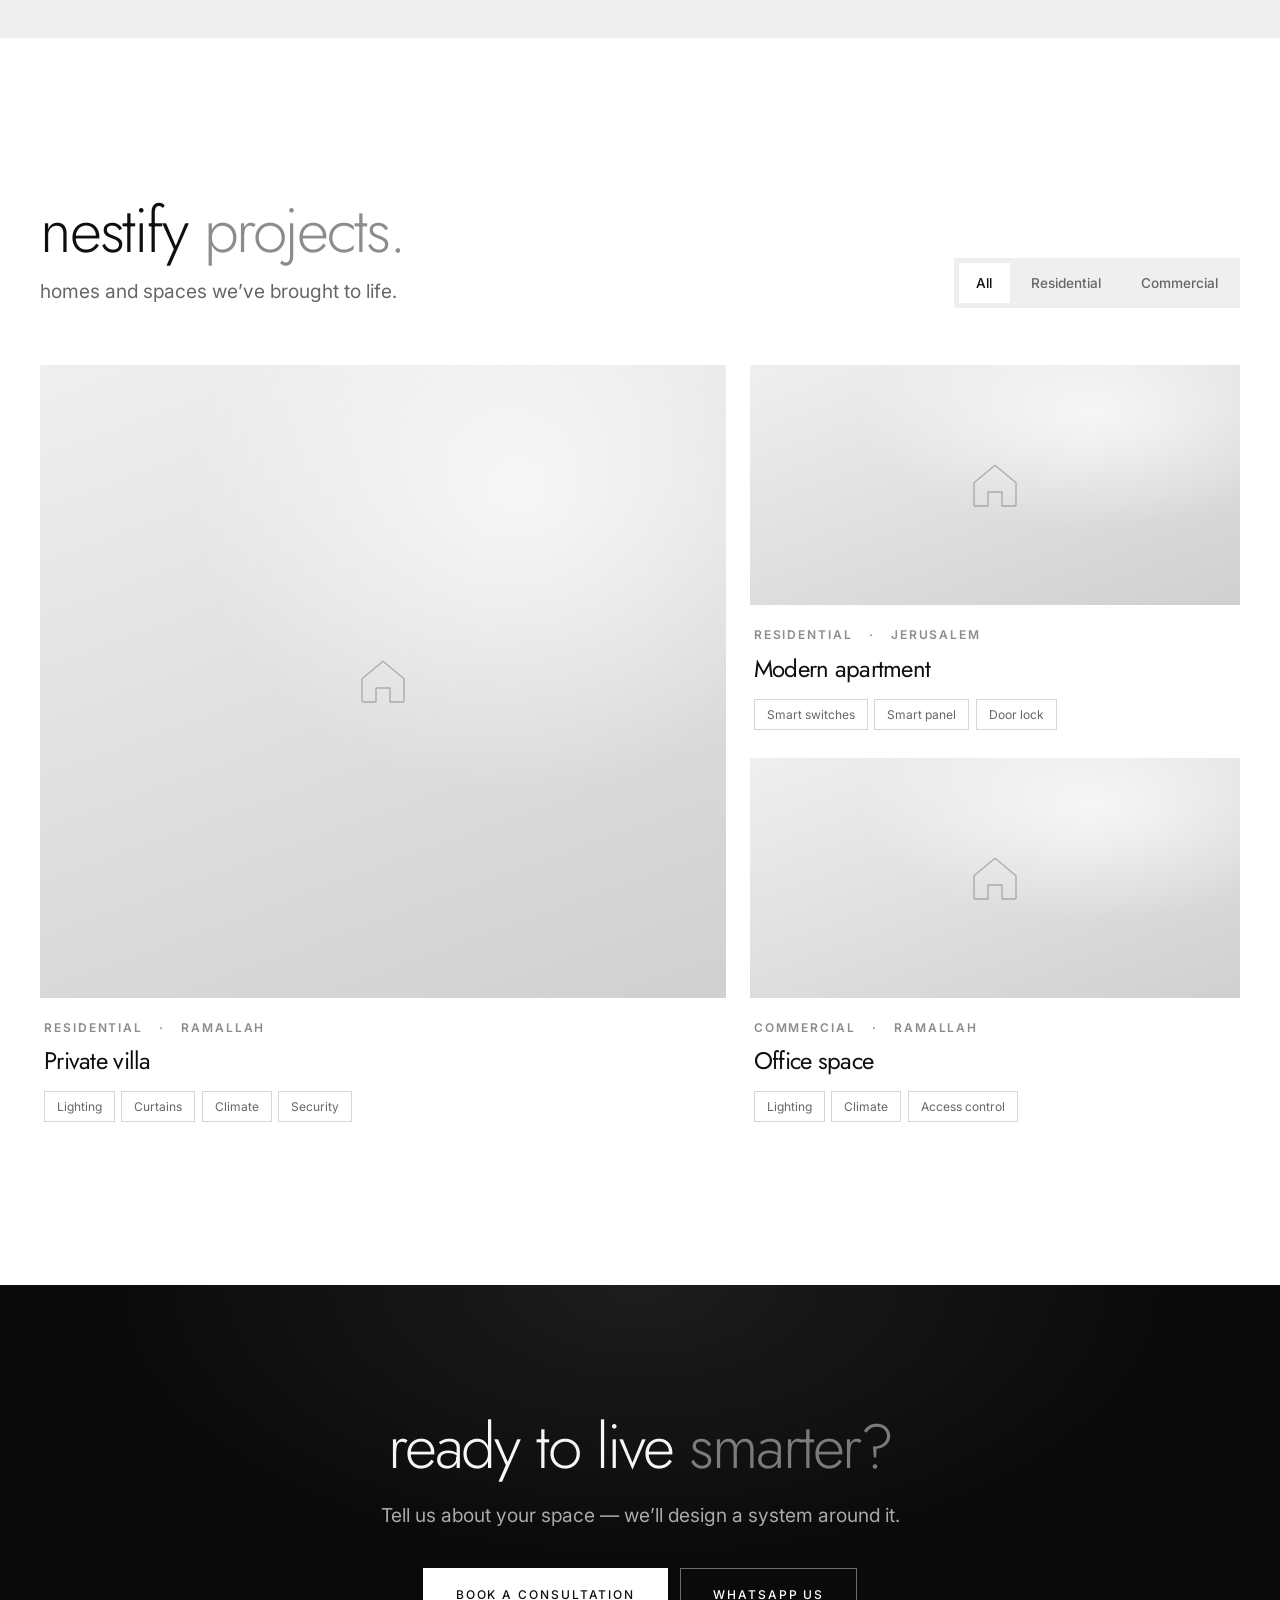
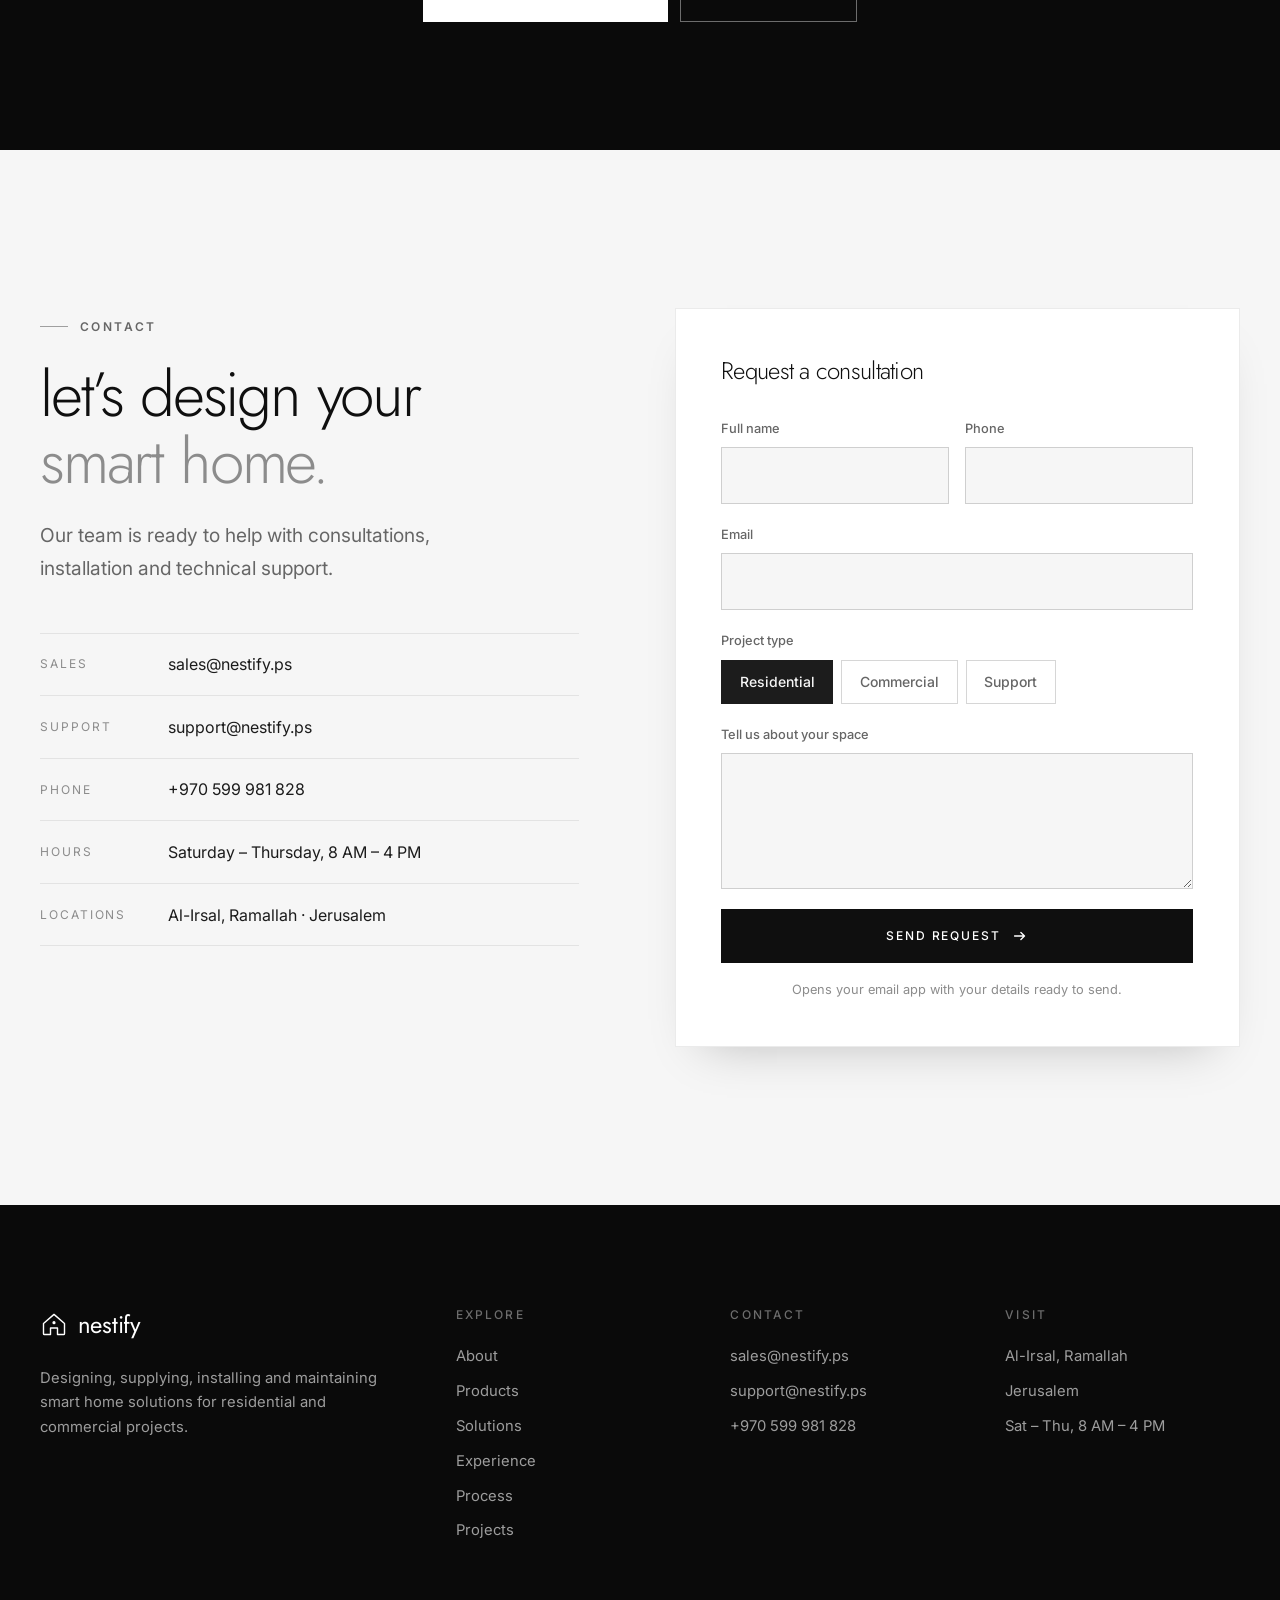
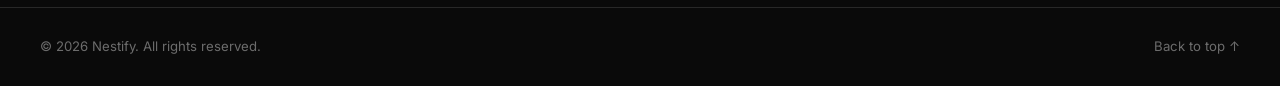
==== commit c8e8abdd: "Animate the hero control panel on load The thermostat ring fills to 60% (22 °C on a 10–30 °C scale) " ====
--- a/index.html
+++ b/index.html
@@ -111,7 +111,7 @@
             </div>
 
             <div class="panel-climate">
-              <div class="dial" data-dial style="--p:.55">
+              <div class="dial" data-dial style="--p:.6">
                 <svg viewBox="0 0 120 120" aria-hidden="true">
                   <circle class="dial-track" cx="60" cy="60" r="52"/>
                   <circle class="dial-fill" cx="60" cy="60" r="52" pathLength="100"/>
@@ -130,24 +130,24 @@
 
             <ul class="panel-tiles">
               <li>
-                <button type="button" class="tile is-on" data-tile aria-pressed="true">
+                <button type="button" class="tile" data-tile aria-pressed="false">
                   <svg viewBox="0 0 24 24" aria-hidden="true"><path d="M9 18h6M10 21h4M12 3a6 6 0 0 0-3.6 10.8c.6.5 1 1.2 1 2V16h5.2v-.2c0-.8.4-1.5 1-2A6 6 0 0 0 12 3Z"/></svg>
                   <span class="tile-name">Lighting</span>
-                  <span class="tile-state" data-on="70% warm" data-off="Off">70% warm</span>
+                  <span class="tile-state" data-on="70% warm" data-off="Off">Off</span>
                 </button>
               </li>
               <li>
-                <button type="button" class="tile is-on" data-tile aria-pressed="true">
+                <button type="button" class="tile" data-tile aria-pressed="false">
                   <svg viewBox="0 0 24 24" aria-hidden="true"><path d="M3 4h18M5 4v16M19 4v16M5 20c2-3 3-8 3-16M19 20c-2-3-3-8-3-16"/></svg>
                   <span class="tile-name">Curtains</span>
-                  <span class="tile-state" data-on="Open" data-off="Closed">Open</span>
+                  <span class="tile-state" data-on="Open" data-off="Closed">Closed</span>
                 </button>
               </li>
               <li>
-                <button type="button" class="tile is-on" data-tile aria-pressed="true">
+                <button type="button" class="tile" data-tile aria-pressed="false">
                   <svg viewBox="0 0 24 24" aria-hidden="true"><rect x="5" y="10.5" width="14" height="10" rx="2"/><path d="M8 10.5V8a4 4 0 0 1 8 0v2.5M12 14.5v2"/></svg>
                   <span class="tile-name">Front door</span>
-                  <span class="tile-state" data-on="Locked" data-off="Unlocked">Locked</span>
+                  <span class="tile-state" data-on="Locked" data-off="Unlocked">Unlocked</span>
                 </button>
               </li>
               <li>
--- a/css/styles.css
+++ b/css/styles.css
@@ -577,6 +577,7 @@
   stroke-dasharray: calc(var(--p) * 100) 100;
   transition: stroke-dasharray var(--t-slow) var(--ease);
 }
+.dial.is-intro .dial-fill { transition: none; } /* driven frame by frame during the intro */
 .dial-value {
   position: absolute;
   inset: 0;
@@ -619,6 +620,7 @@
 }
 .tile:hover { border-color: rgba(255, 255, 255, 0.16); }
 .tile:active { transform: scale(0.97); }
+.tile.is-pressing { animation: tile-press 0.45s var(--ease); }
 .tile svg {
   width: 22px;
   height: 22px;
@@ -1433,6 +1435,11 @@
 @keyframes float {
   0%, 100% { translate: 0 0; }
   50% { translate: 0 -10px; }
+}
+@keyframes tile-press {
+  0% { transform: scale(1); }
+  35% { transform: scale(0.93); }
+  100% { transform: scale(1); }
 }
 @keyframes spin { to { transform: rotate(360deg); } }
 @keyframes pulse {
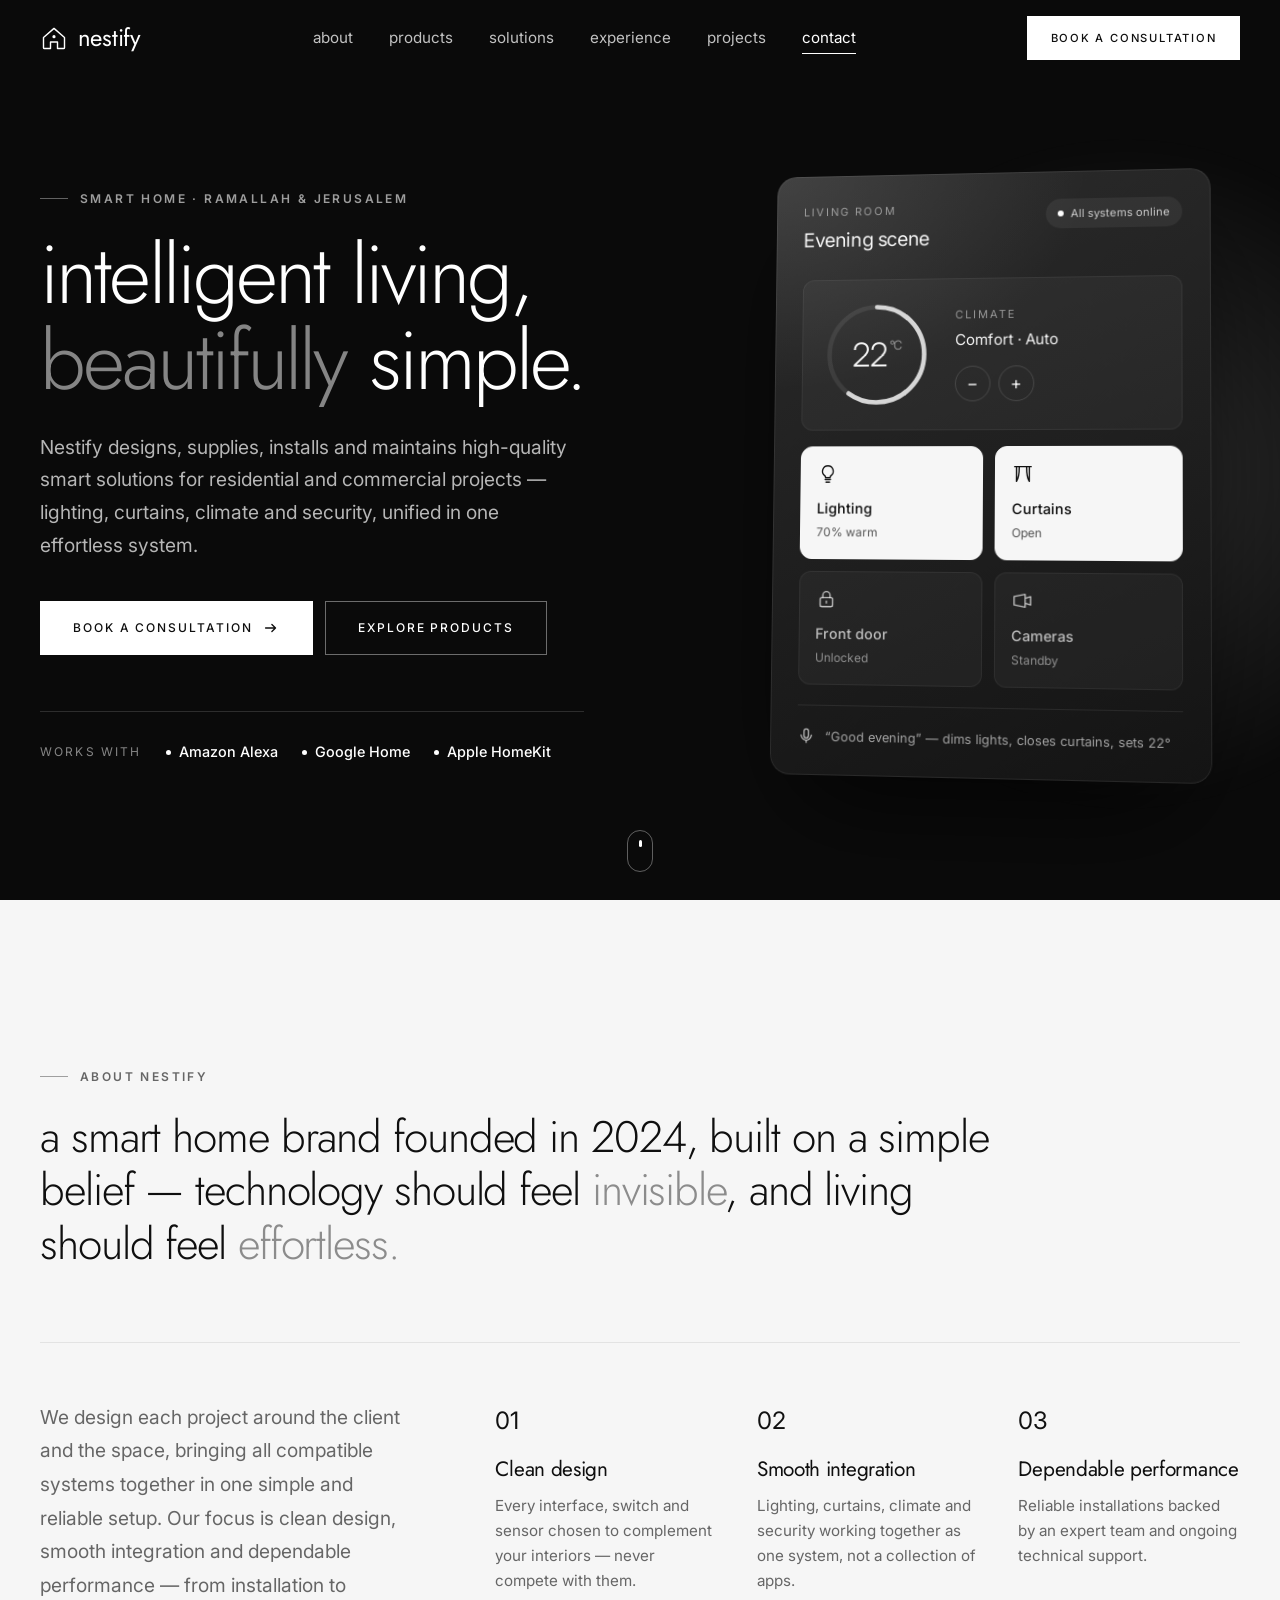
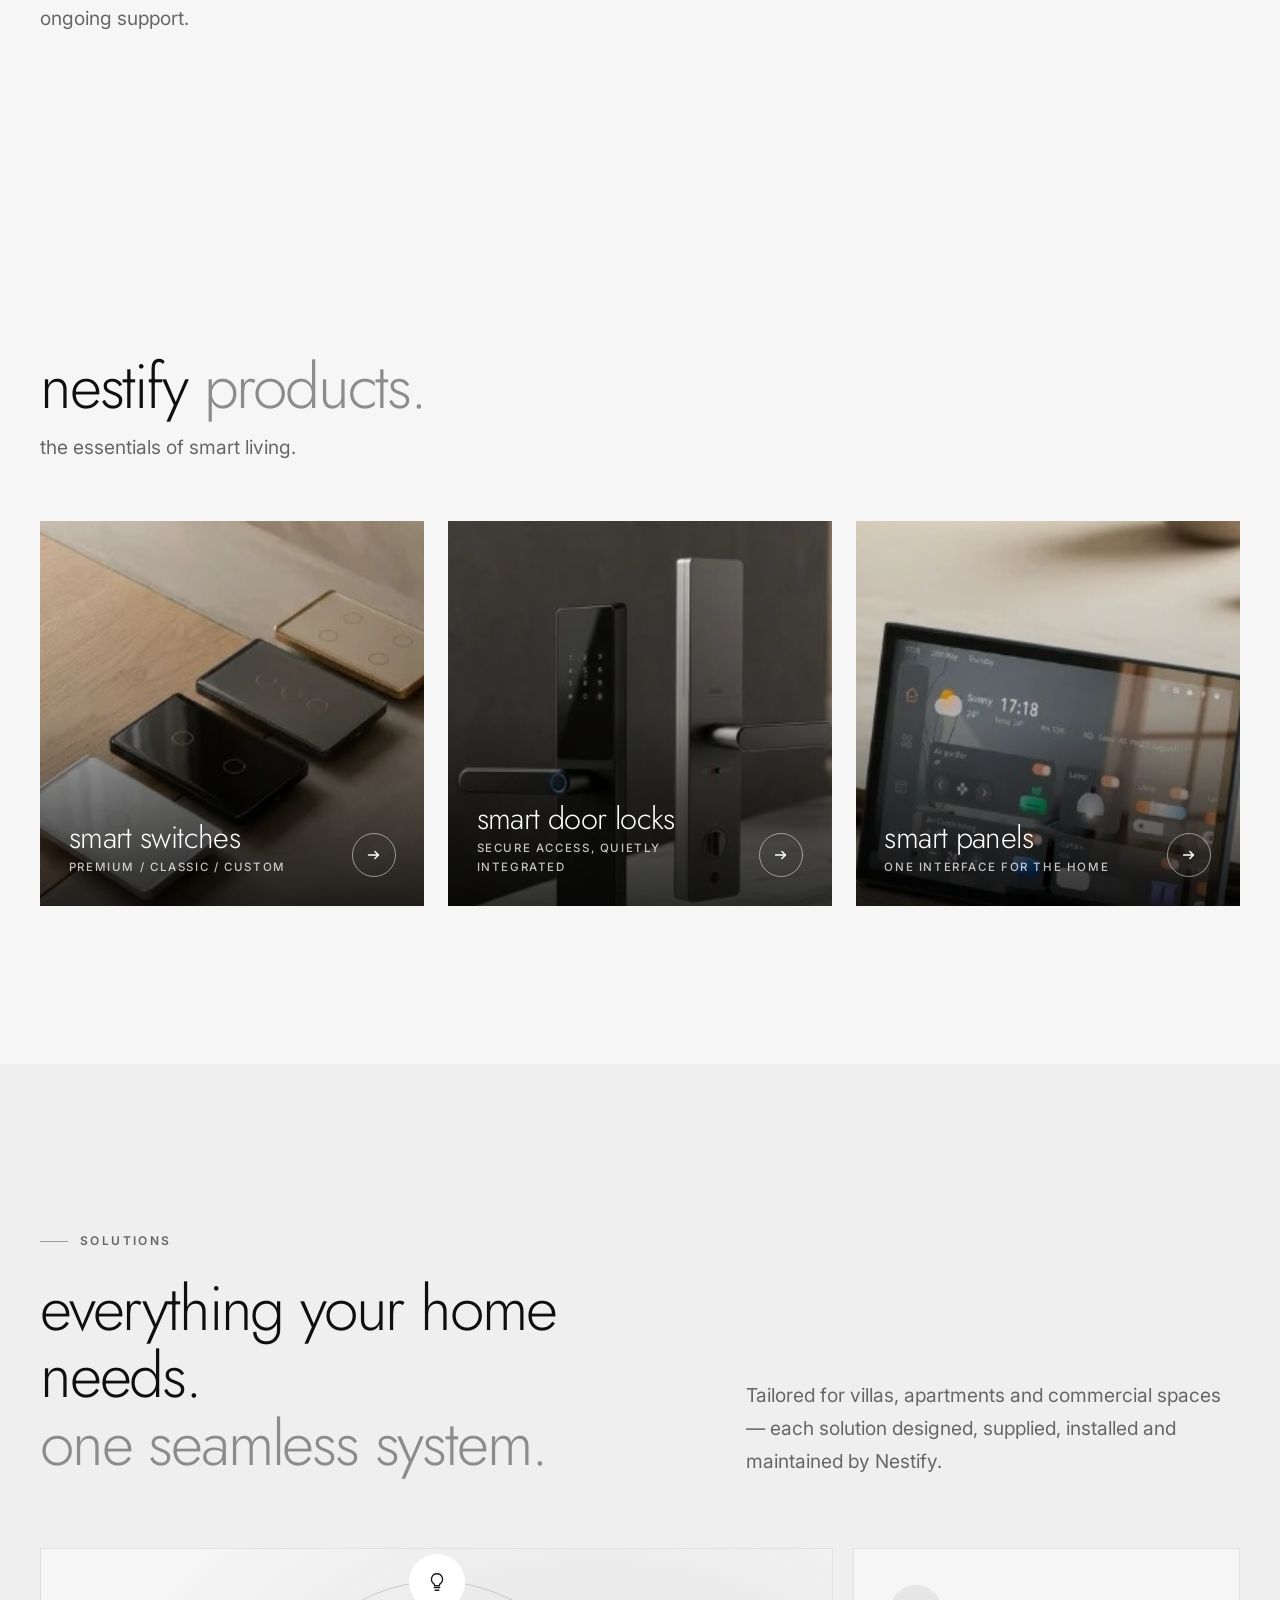
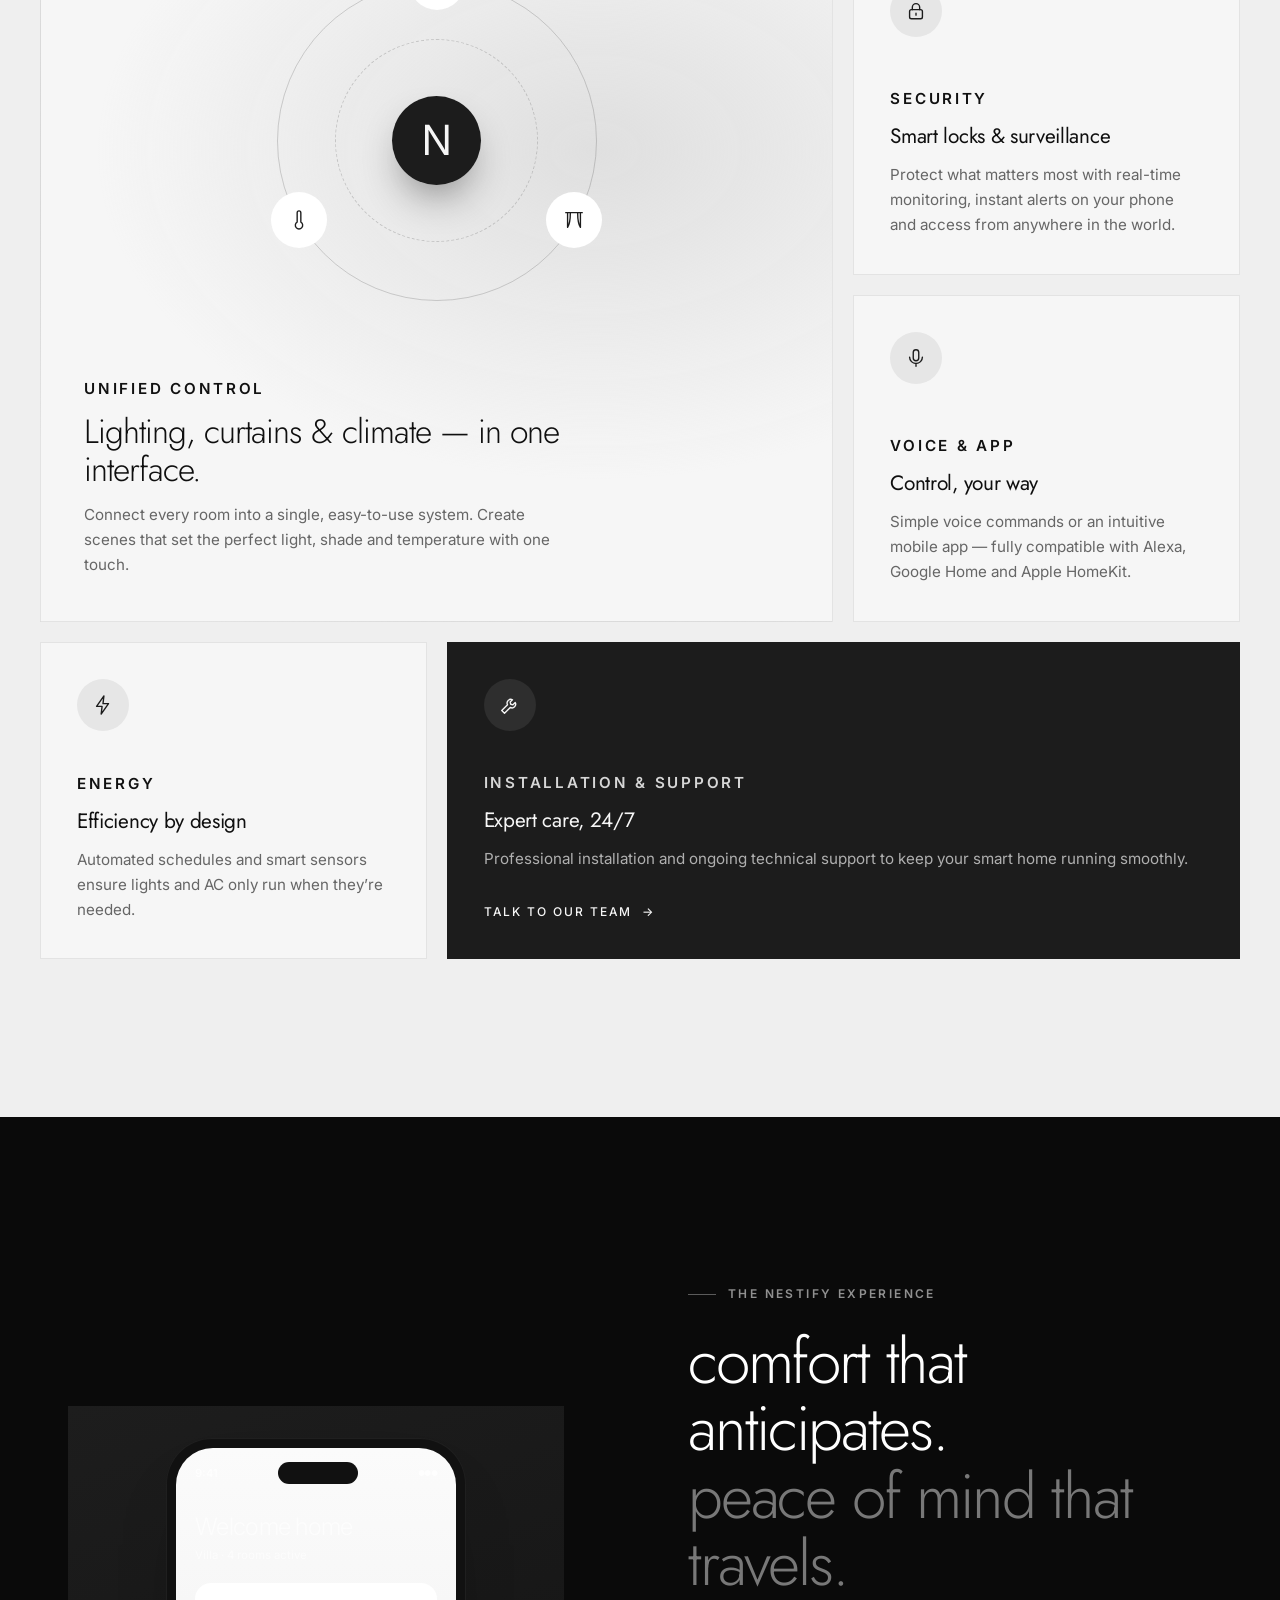
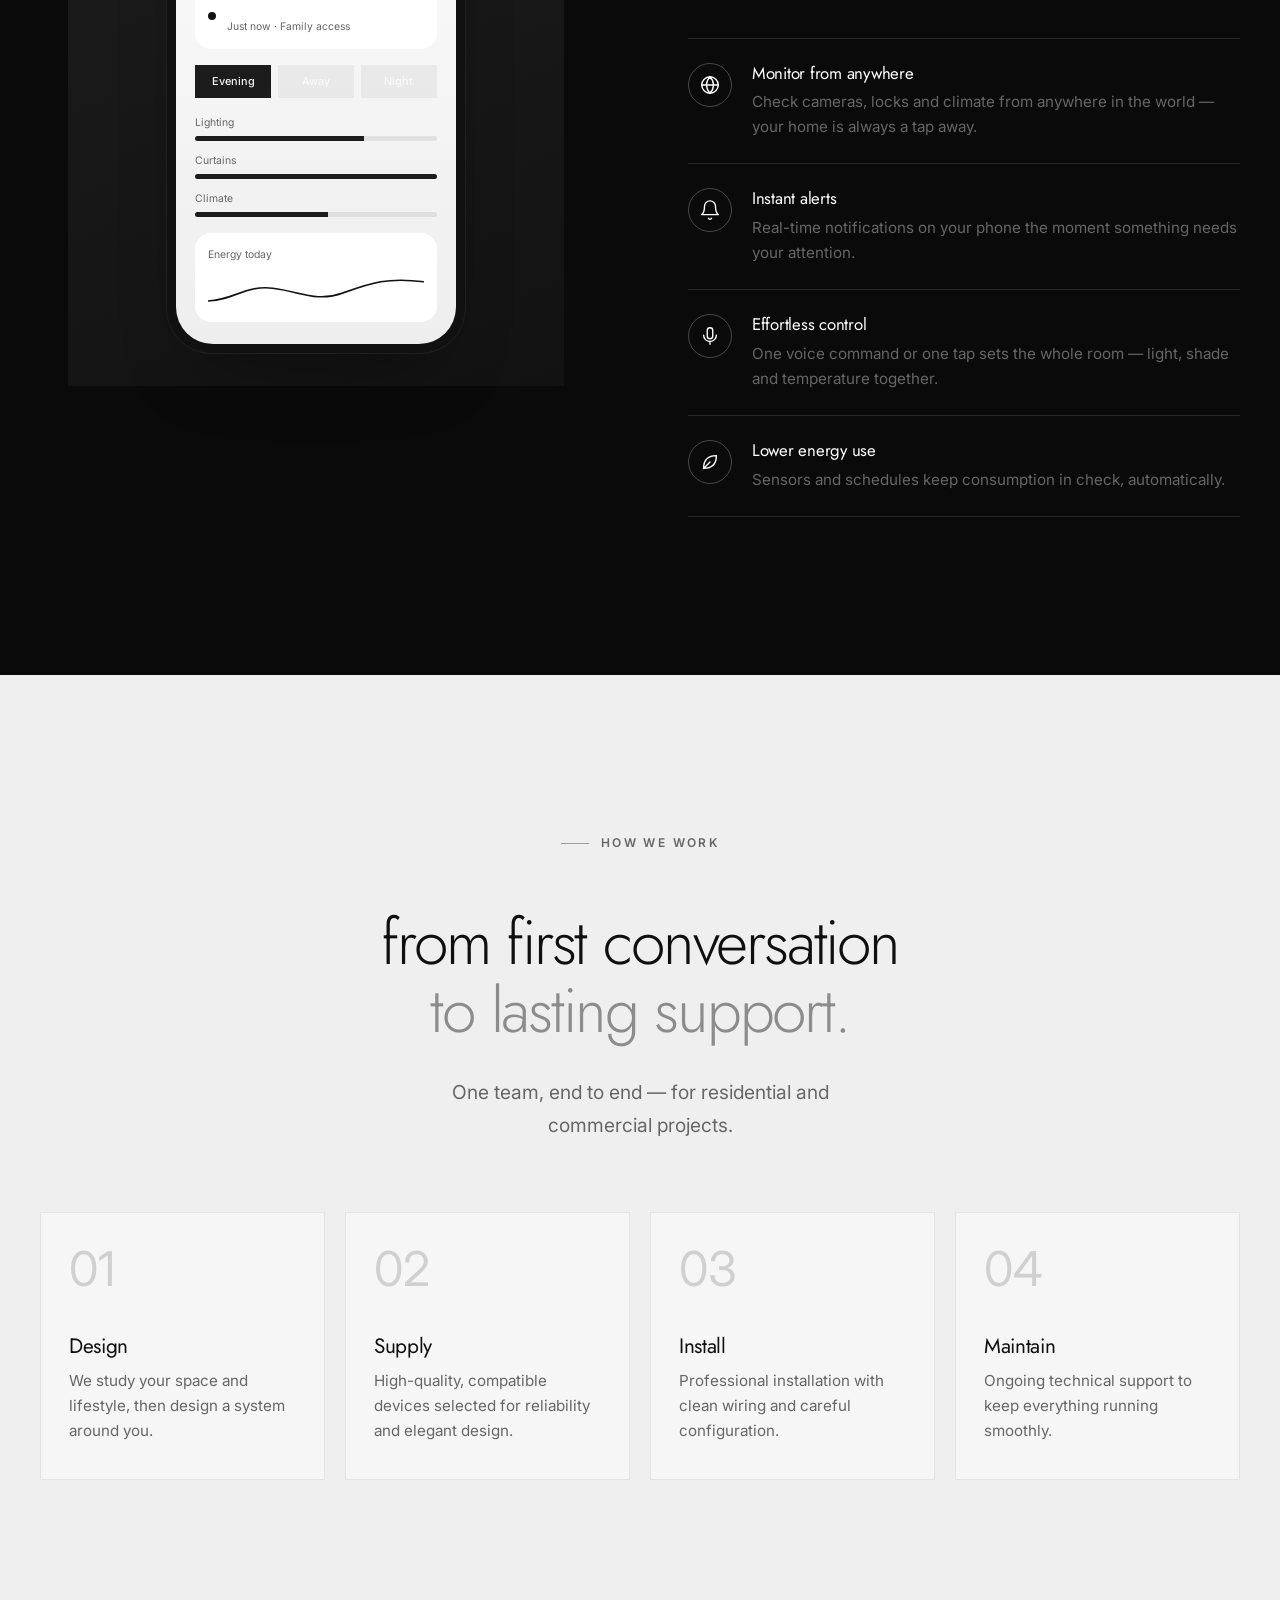
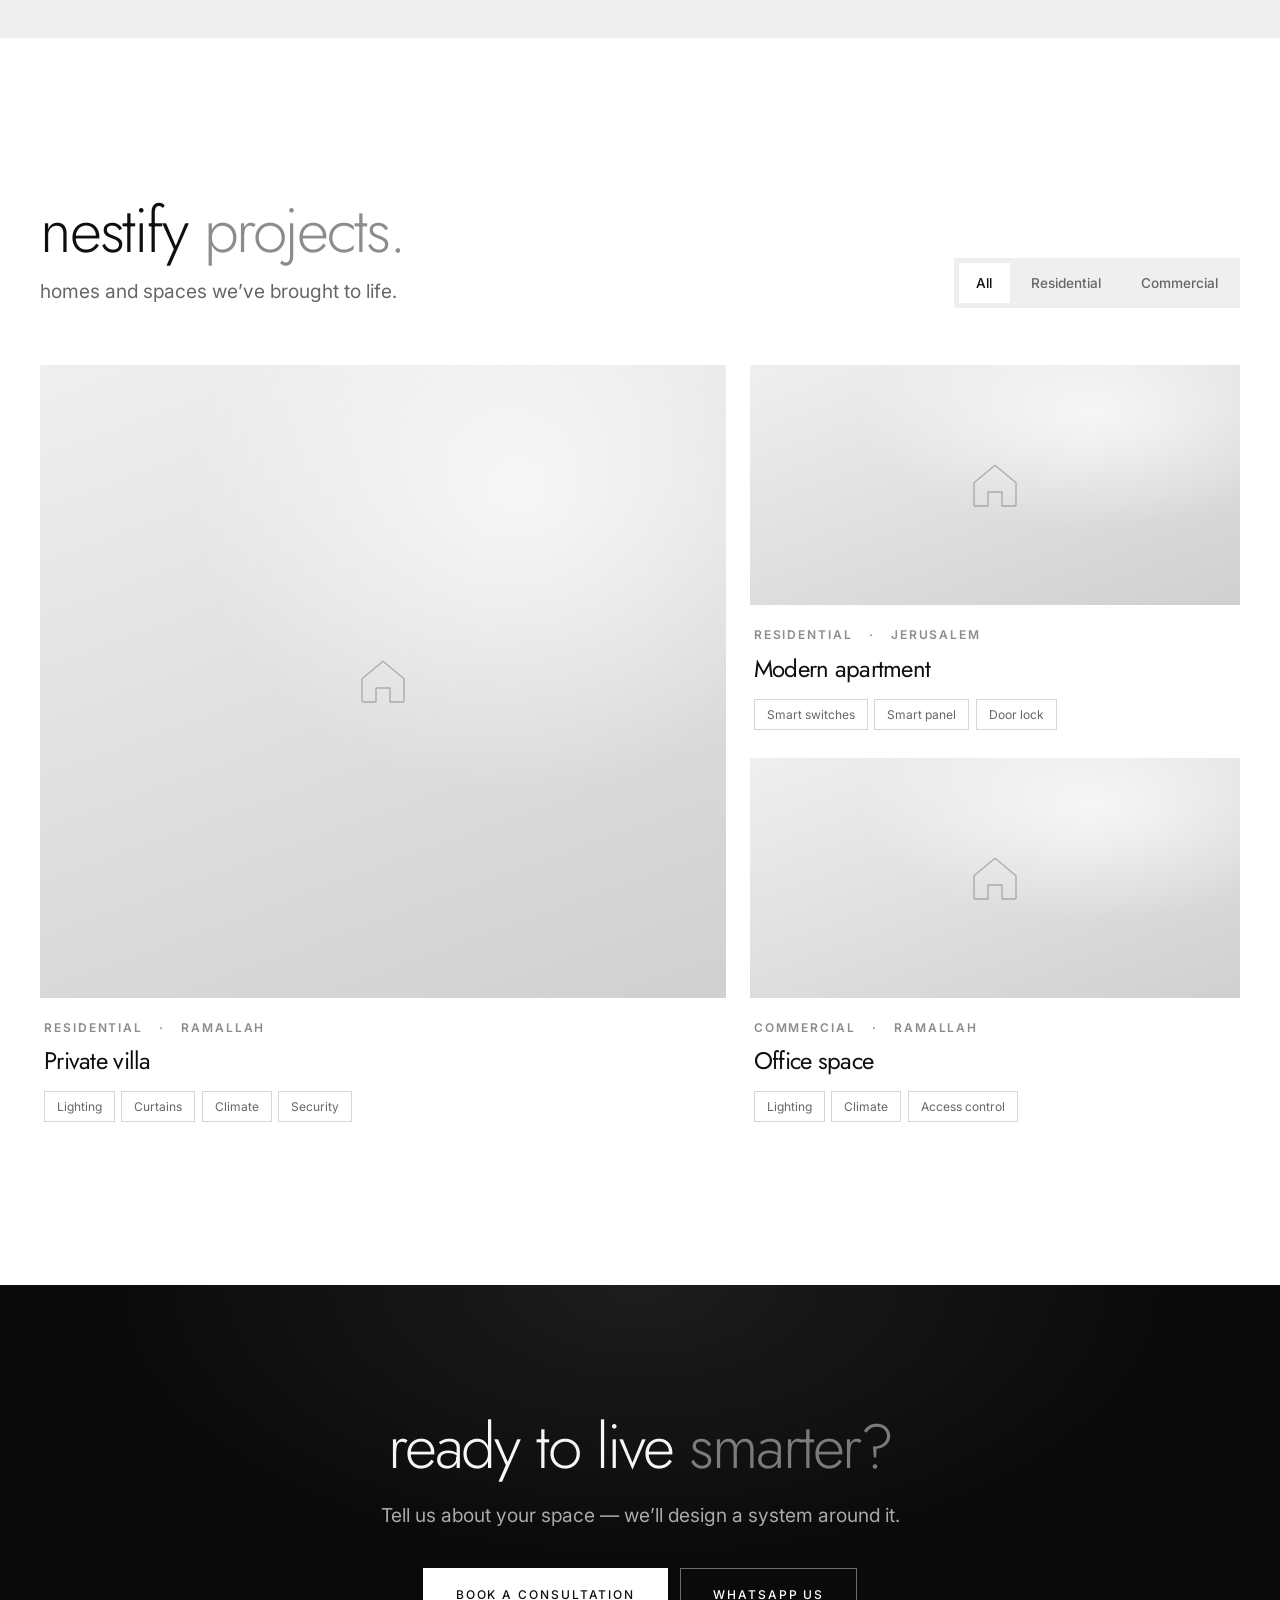
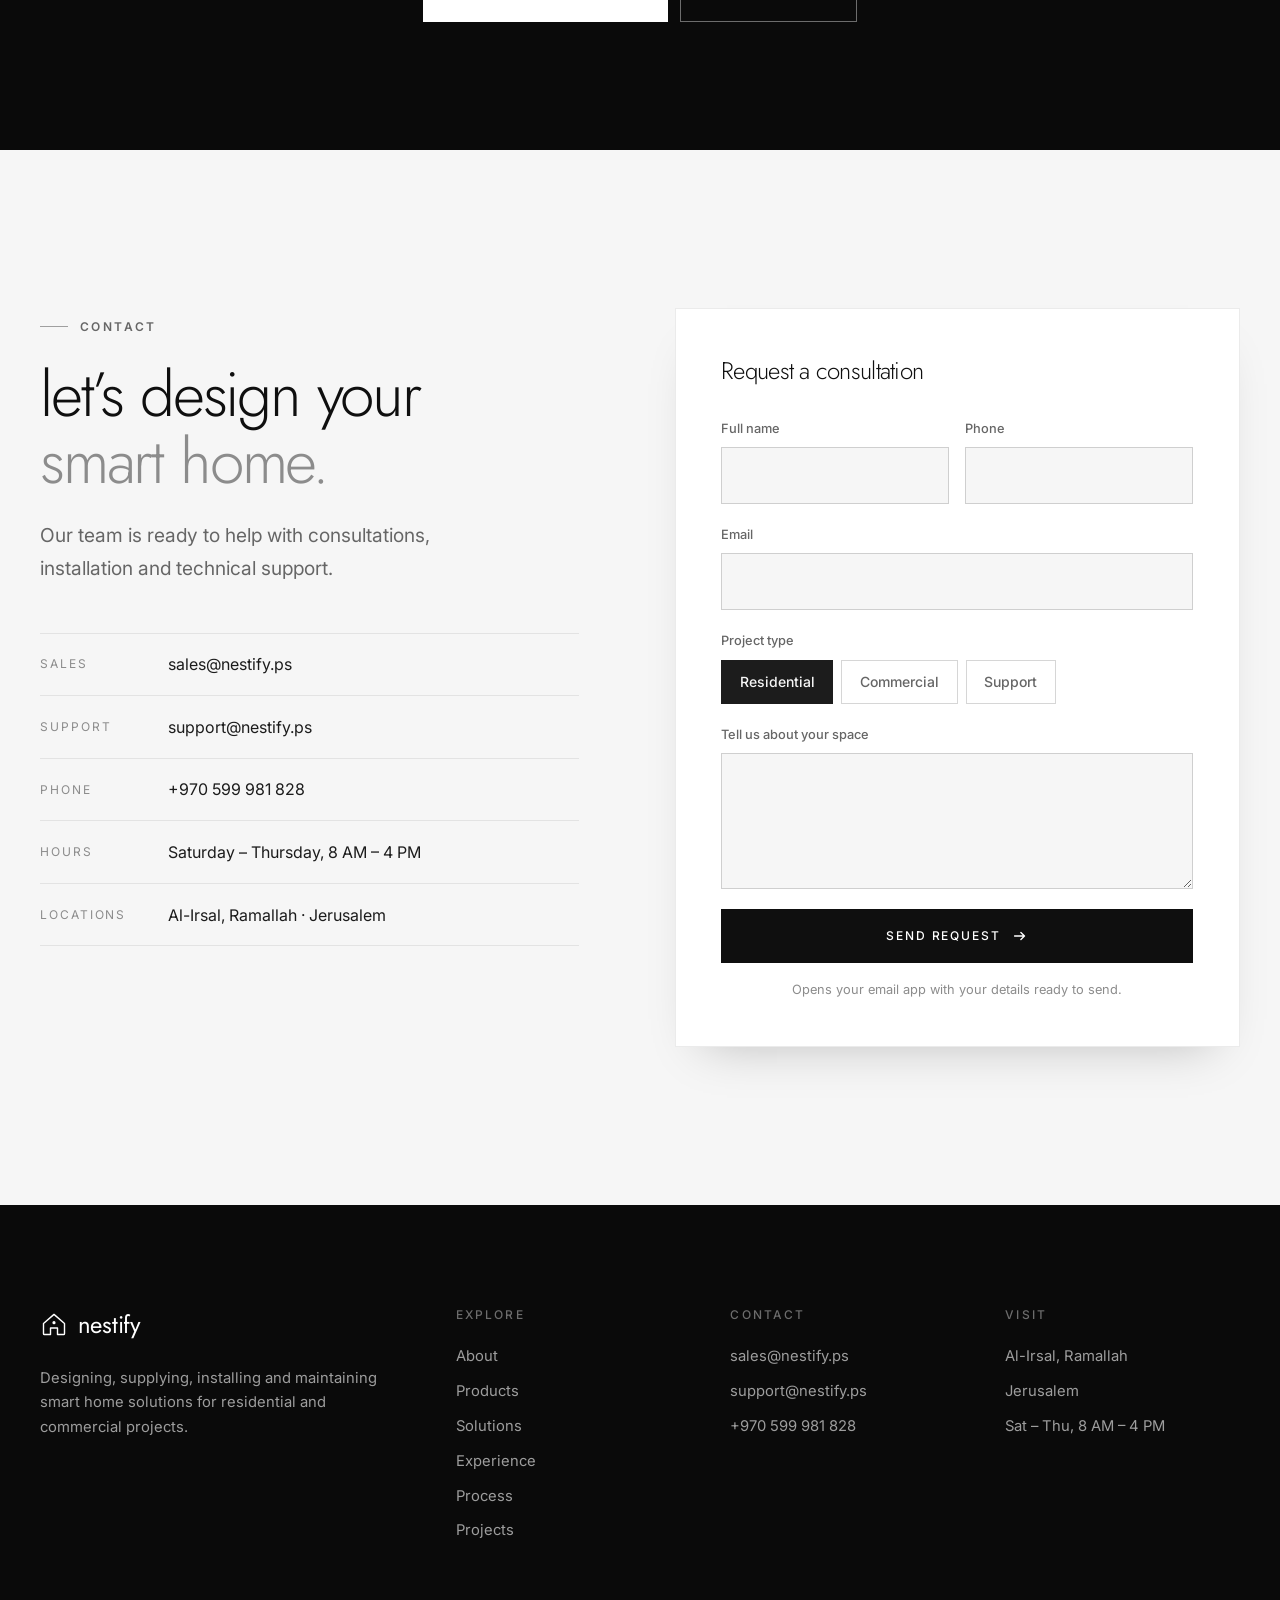
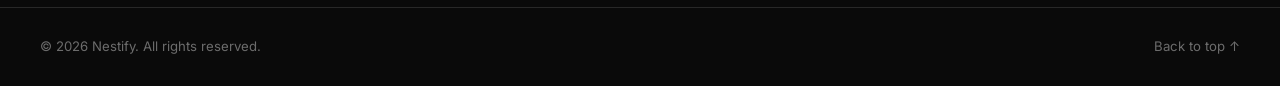
==== commit 26d3cddb: "Press only lighting and curtains in the panel intro Tiles marked data-intro are the ones the intro p" ====
--- a/index.html
+++ b/index.html
@@ -130,14 +130,14 @@
 
             <ul class="panel-tiles">
               <li>
-                <button type="button" class="tile" data-tile aria-pressed="false">
+                <button type="button" class="tile" data-tile data-intro aria-pressed="false">
                   <svg viewBox="0 0 24 24" aria-hidden="true"><path d="M9 18h6M10 21h4M12 3a6 6 0 0 0-3.6 10.8c.6.5 1 1.2 1 2V16h5.2v-.2c0-.8.4-1.5 1-2A6 6 0 0 0 12 3Z"/></svg>
                   <span class="tile-name">Lighting</span>
                   <span class="tile-state" data-on="70% warm" data-off="Off">Off</span>
                 </button>
               </li>
               <li>
-                <button type="button" class="tile" data-tile aria-pressed="false">
+                <button type="button" class="tile" data-tile data-intro aria-pressed="false">
                   <svg viewBox="0 0 24 24" aria-hidden="true"><path d="M3 4h18M5 4v16M19 4v16M5 20c2-3 3-8 3-16M19 20c-2-3-3-8-3-16"/></svg>
                   <span class="tile-name">Curtains</span>
                   <span class="tile-state" data-on="Open" data-off="Closed">Closed</span>
